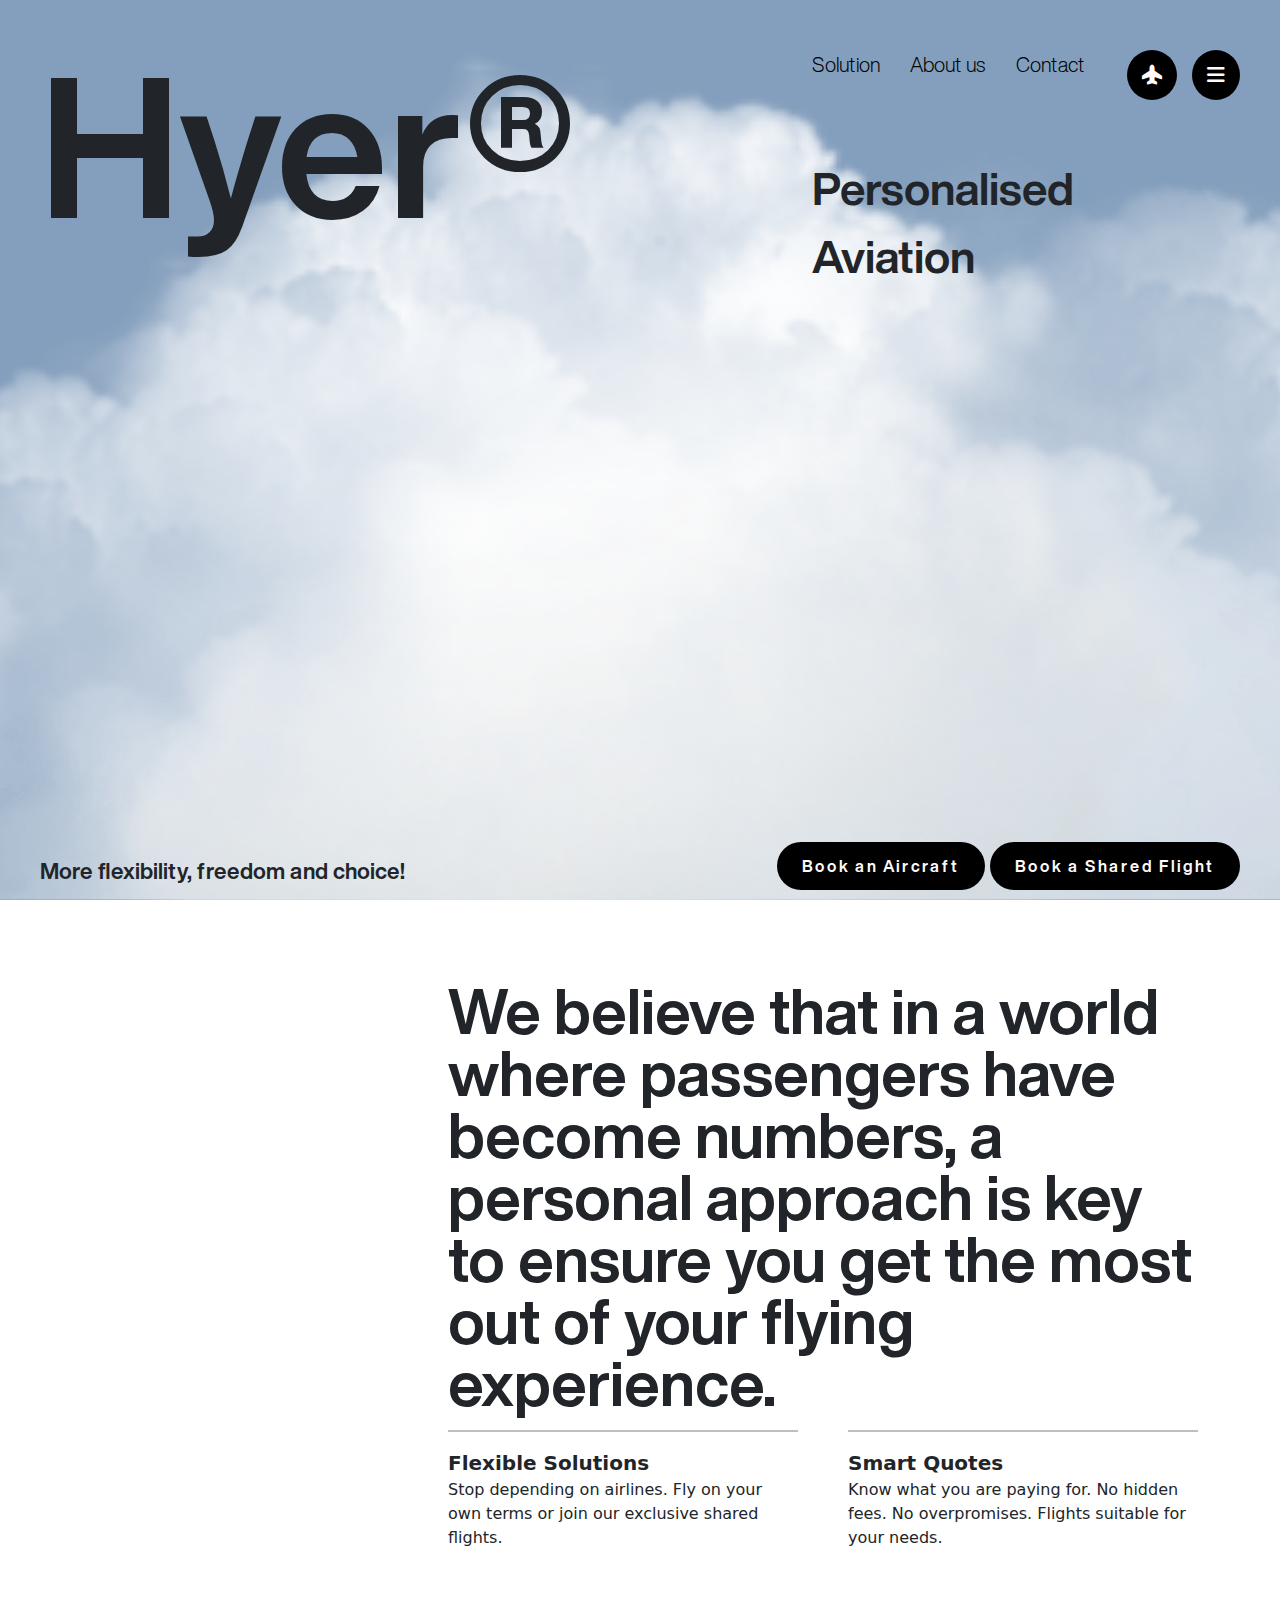
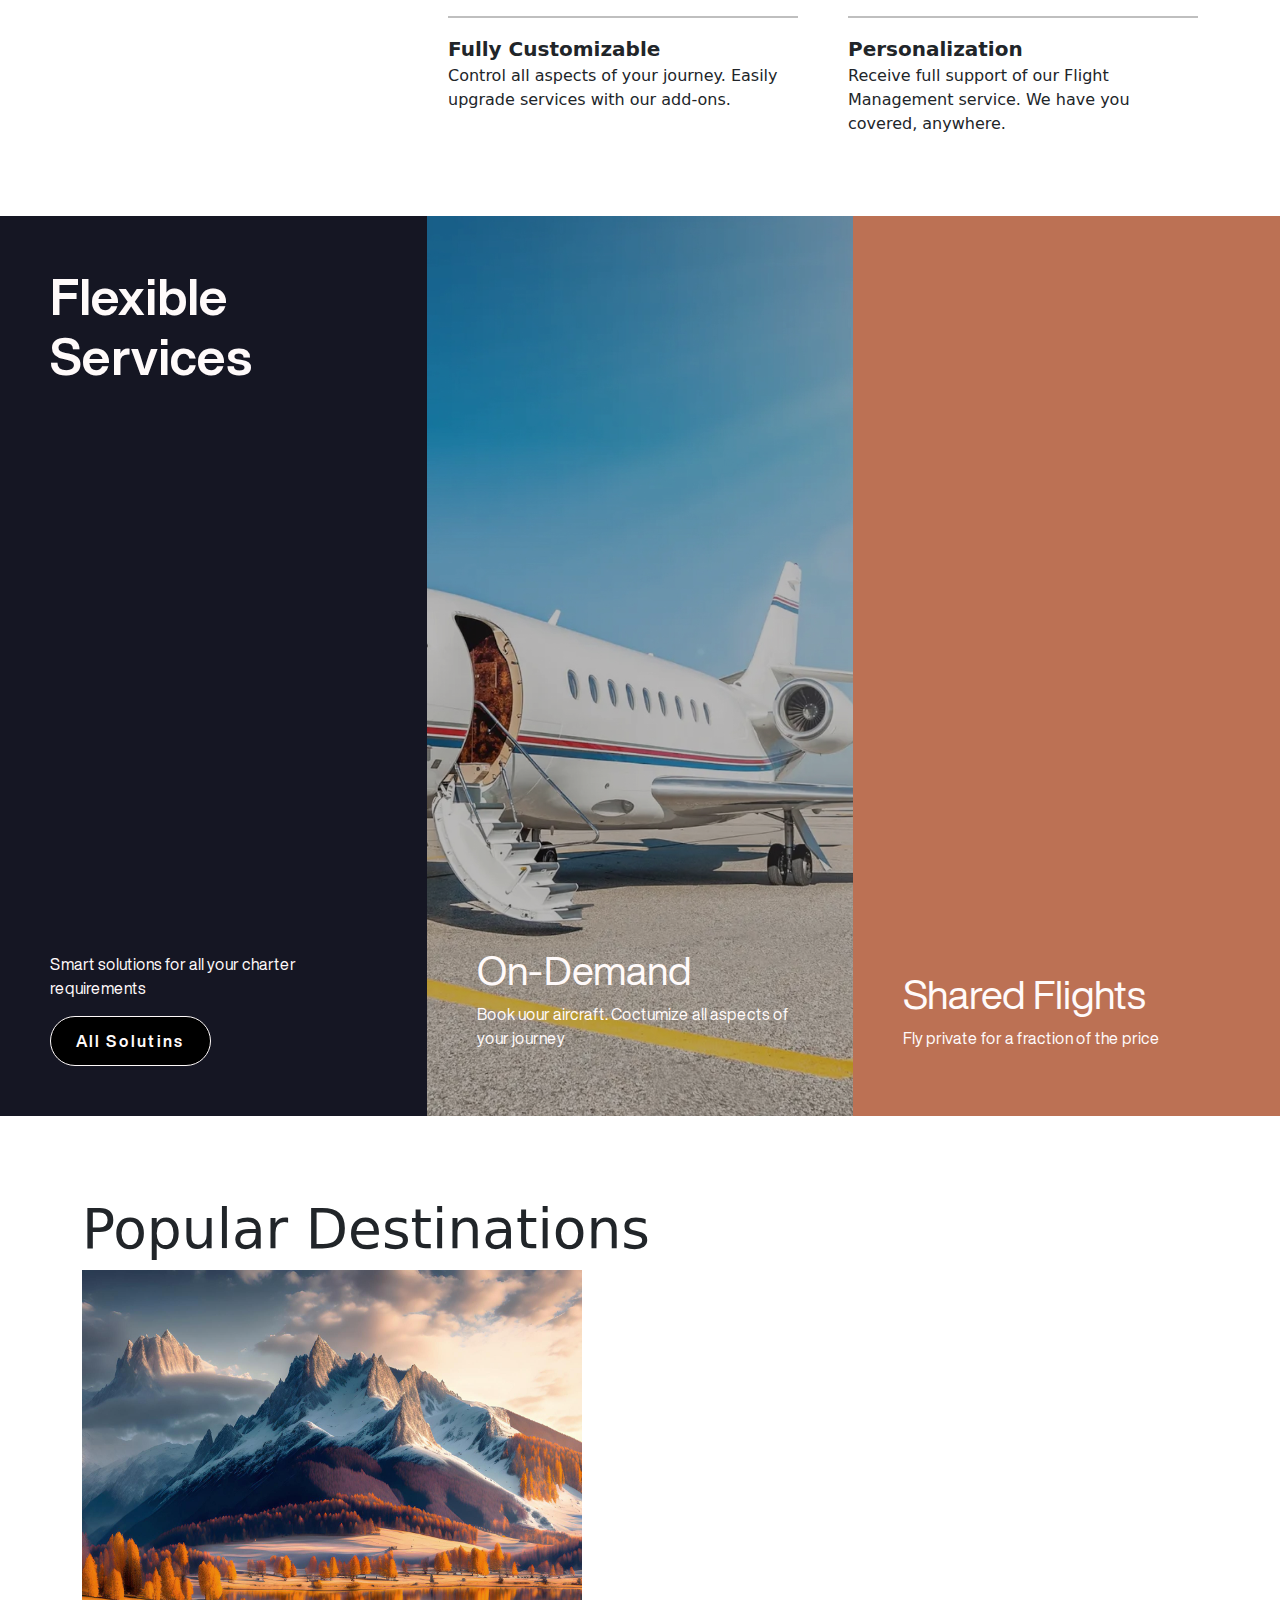
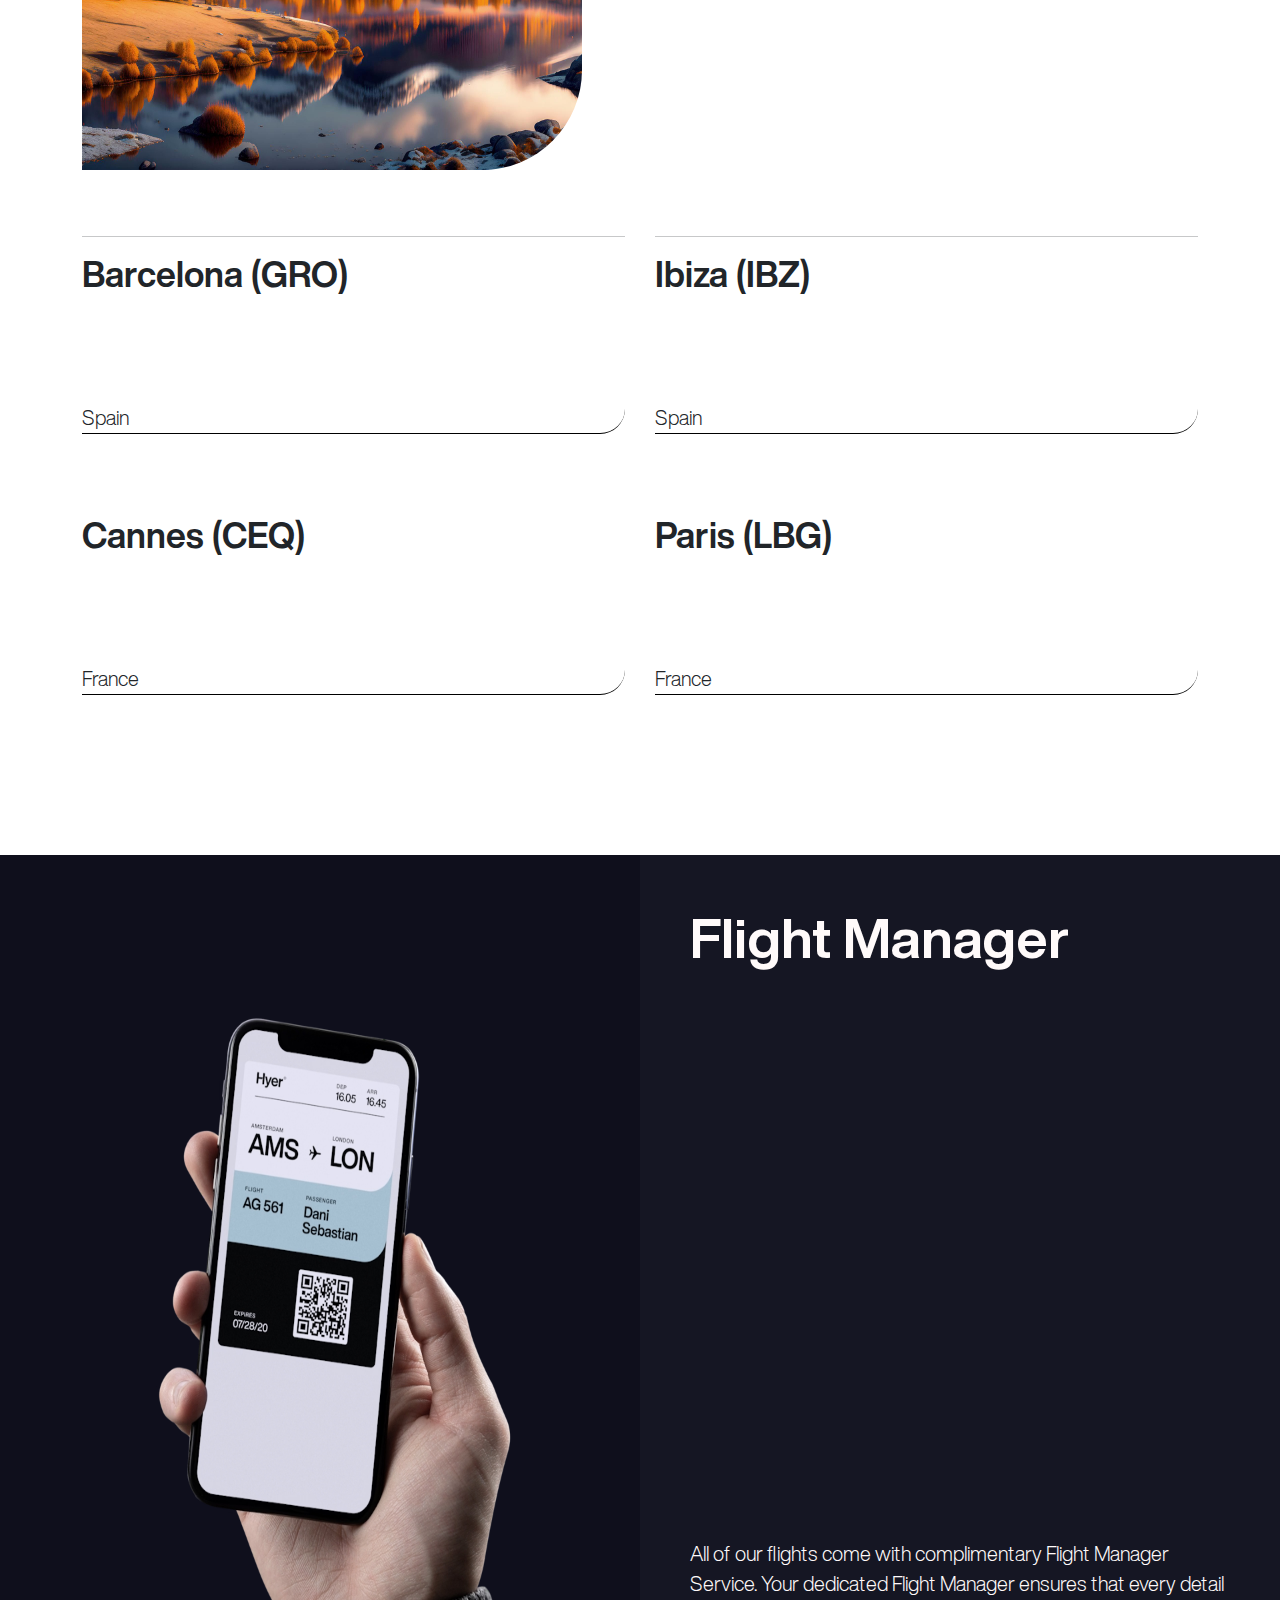
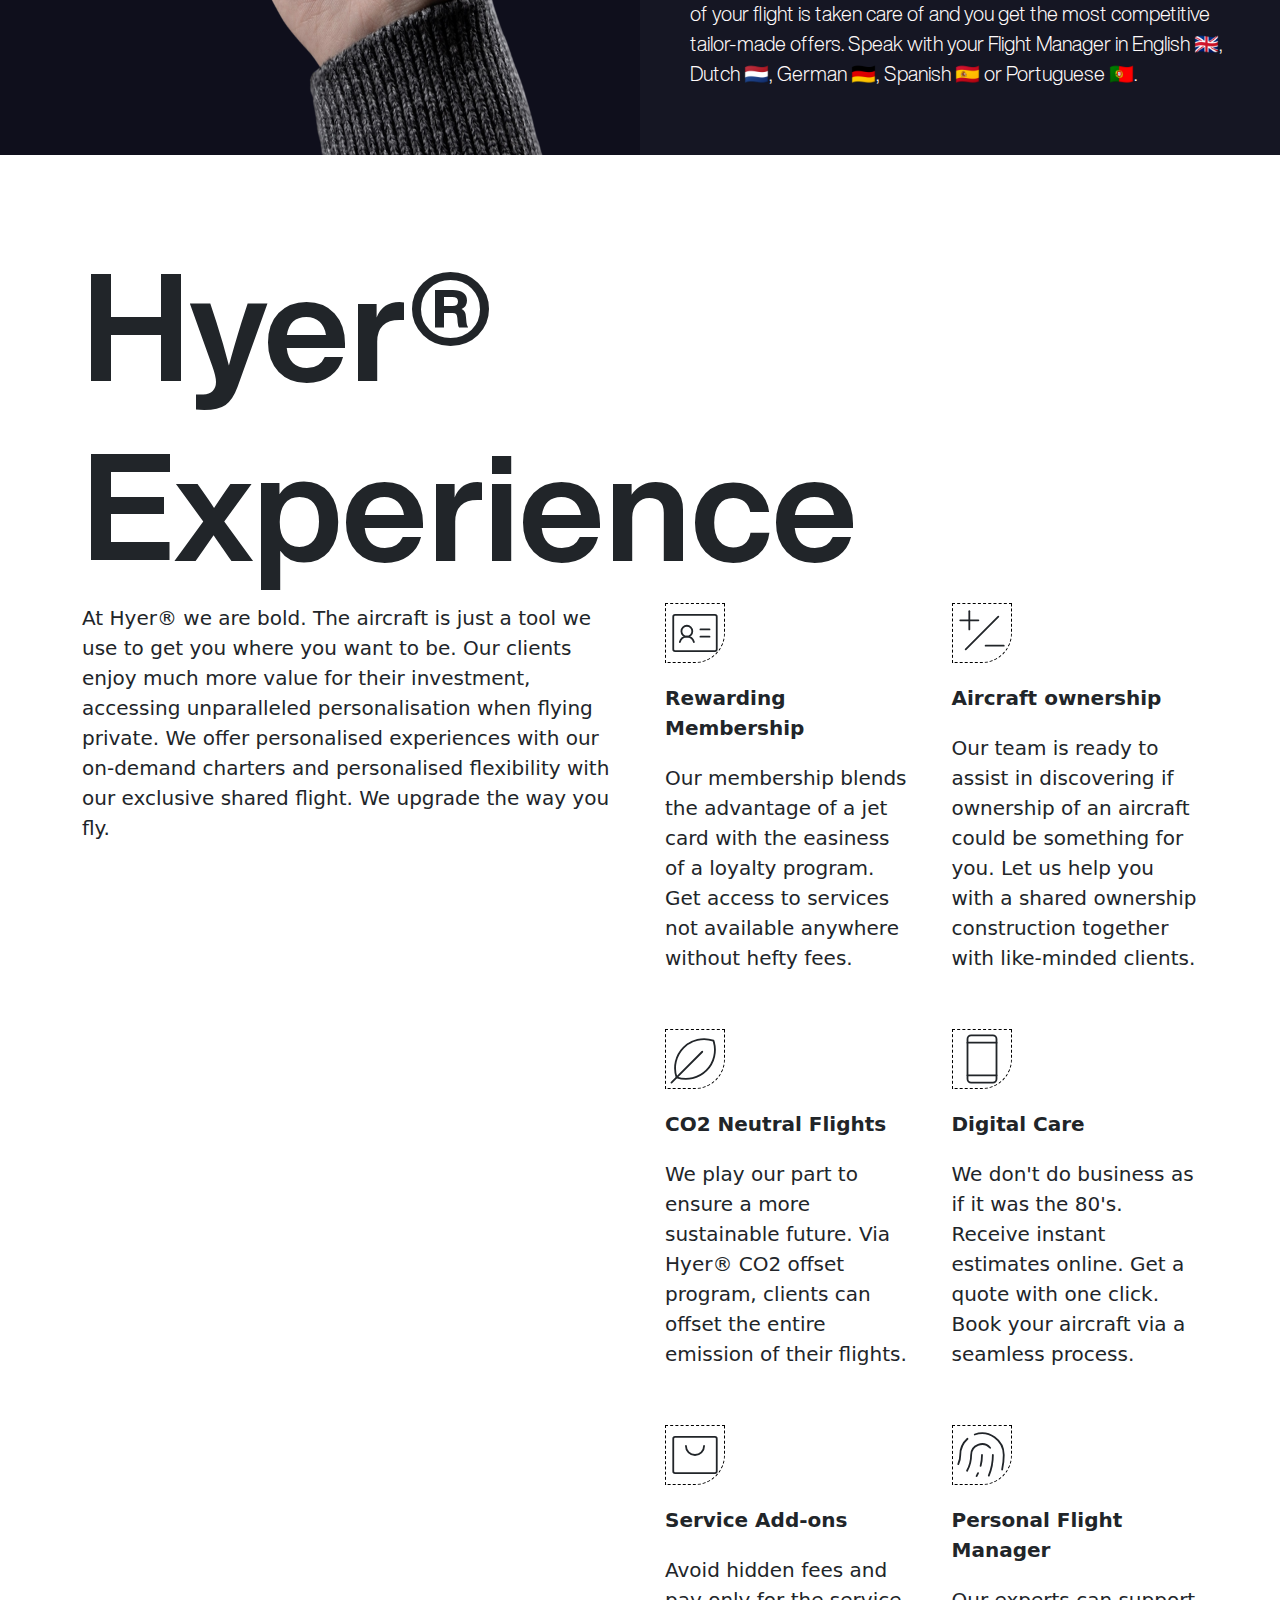
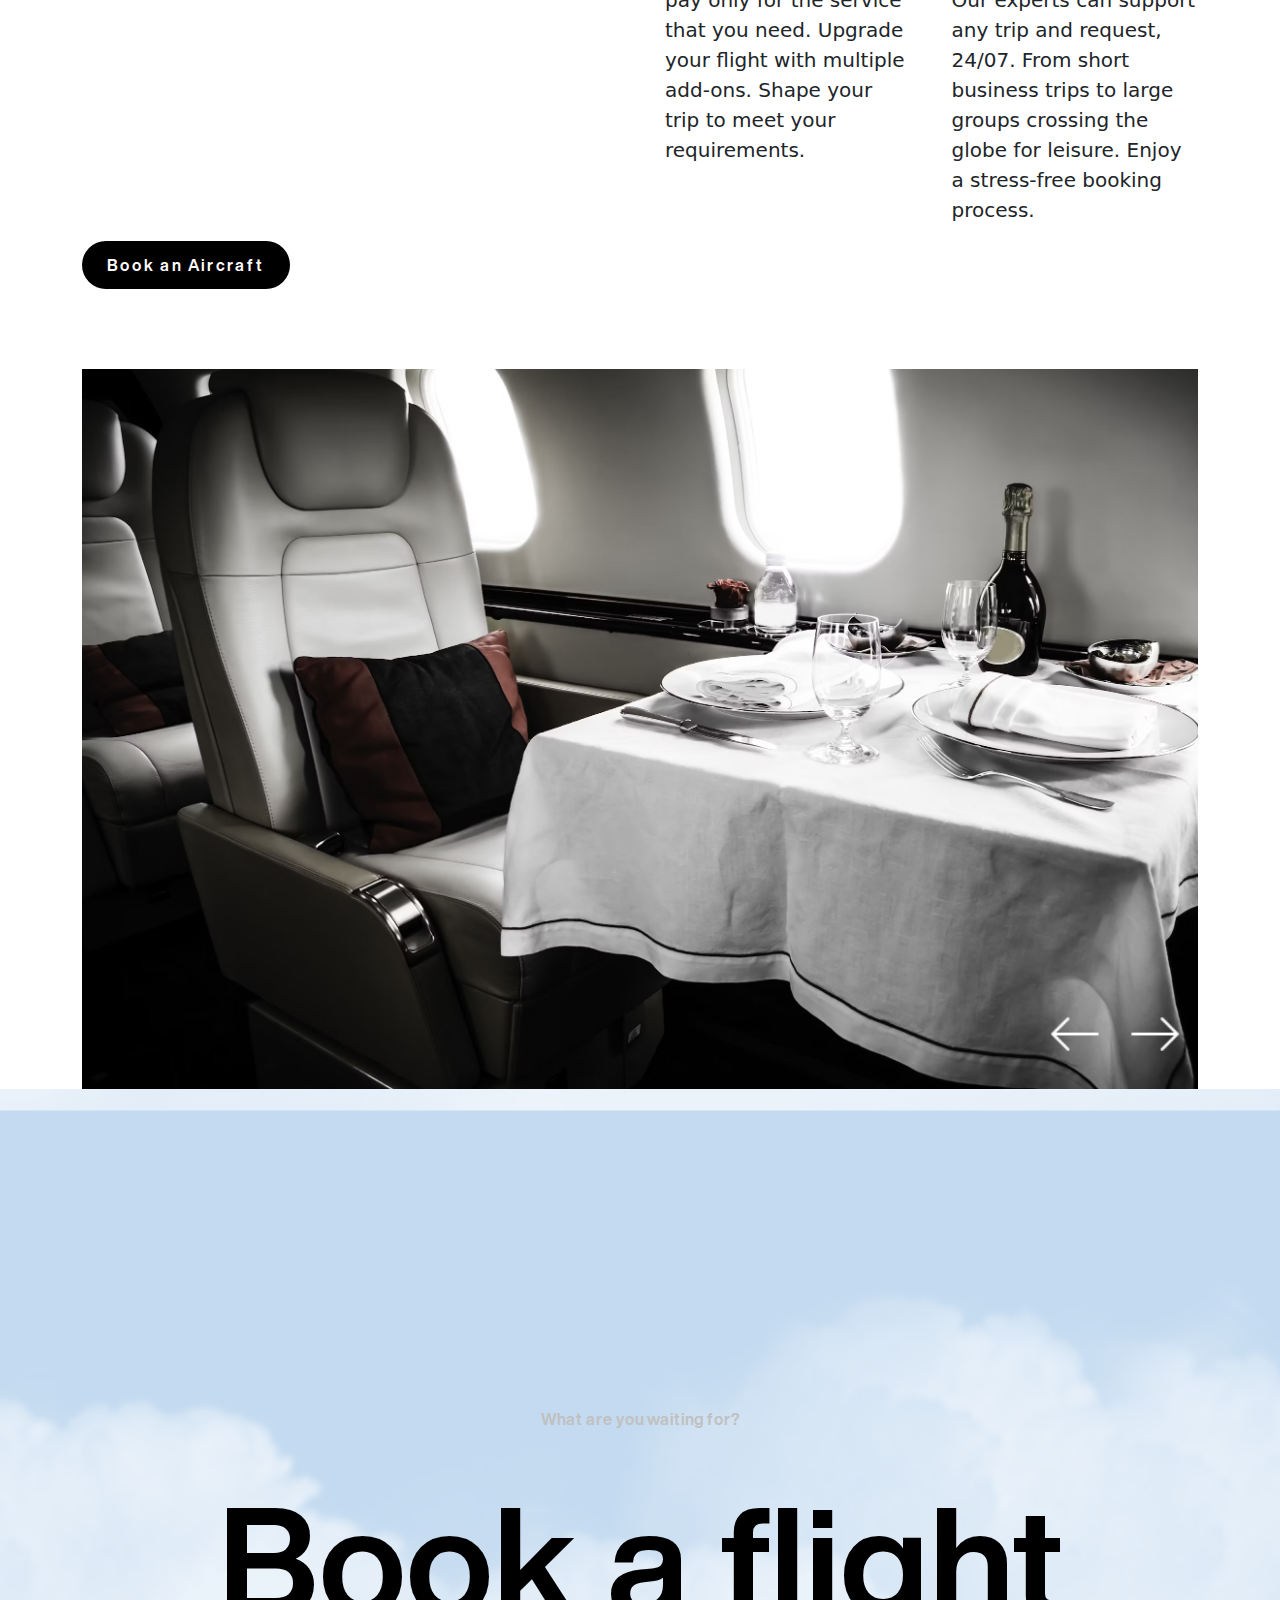
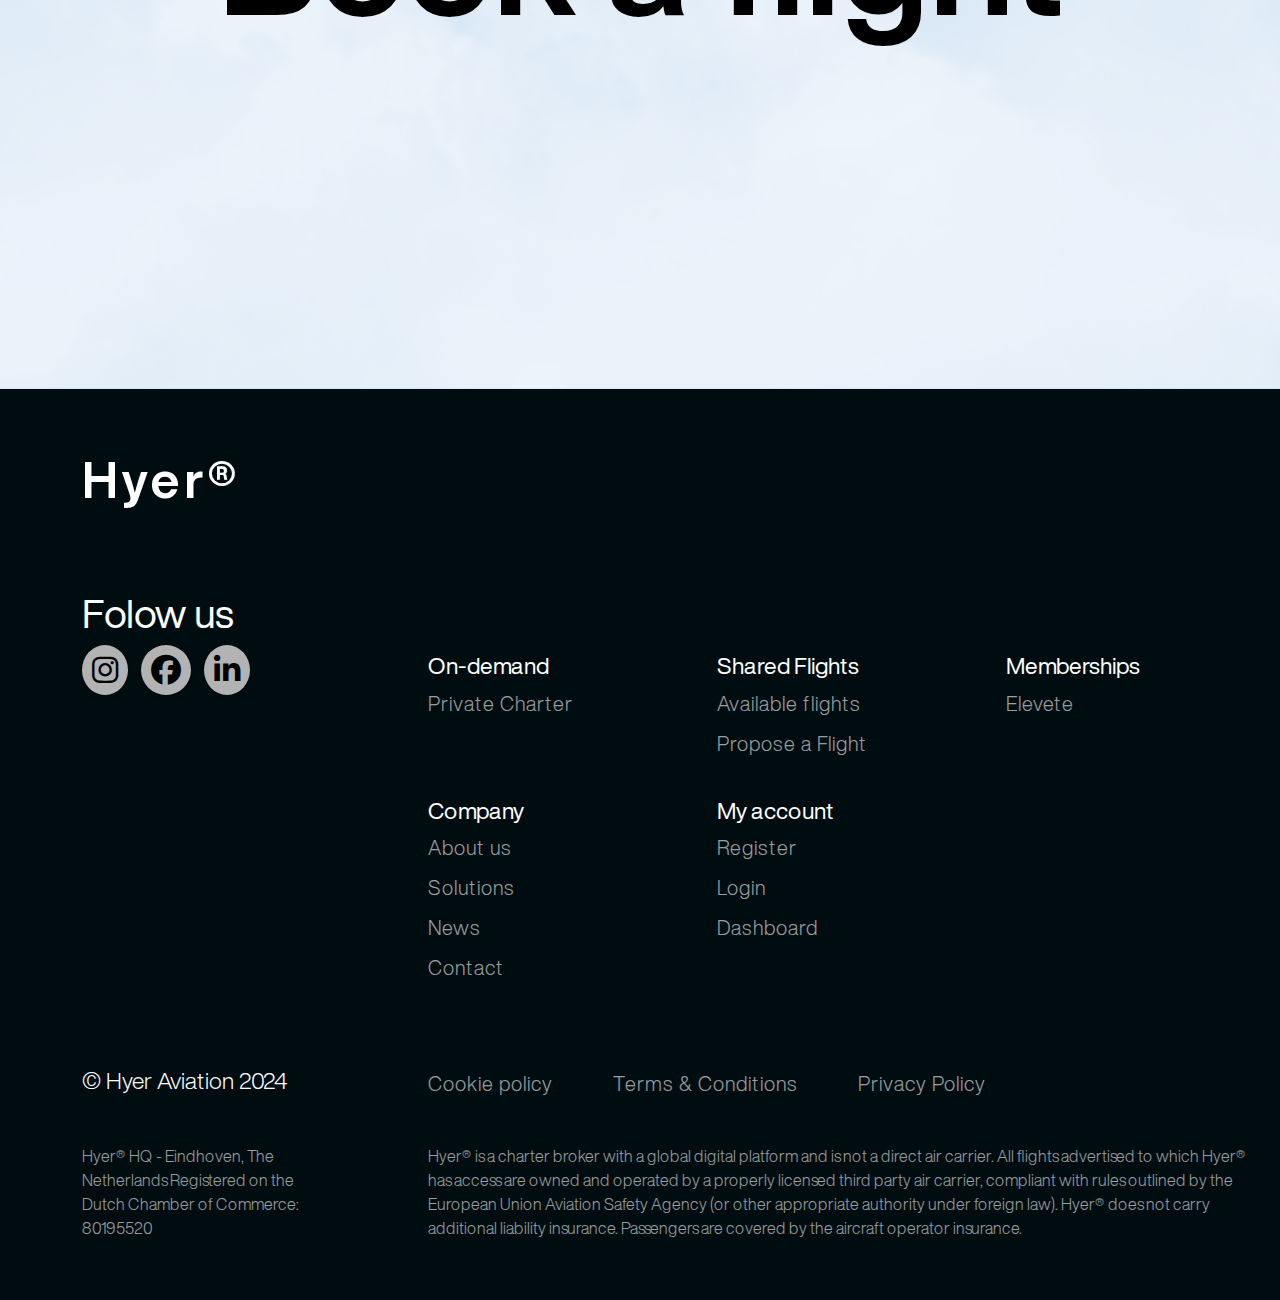
==== index.html @ 629f9701 "Update index.html" ====
<!DOCTYPE html>
<html lang="en">

<head>
	<meta charset="UTF-8">
	<meta name="viewport" content="width=device-width, initial-scale=1.0">
	<title>Document</title>
	<link rel="stylesheet" href="css/main.min.css">
	<link rel="stylesheet" href="../bootstrap-5.3.2-dist/css/bootstrap.min.css">
	<link rel="stylesheet" href="https://cdnjs.cloudflare.com/ajax/libs/animate.css/4.1.1/animate.min.css">
	<link rel="stylesheet" href="https://cdnjs.cloudflare.com/ajax/libs/font-awesome/6.5.2/css/all.min.css">
	<script src="../wow.min.js"></script>
	<script>
		new WOW().init();
	</script>
</head>

<body>


	<header class="header">
		<div class="header__cloud">
			<img class="header__cloud_img" src="img/cloud.png" alt="">
		</div>
		<nav class="nav">
			<div class="nav__logo">
				<p>
					Hyer®
				</p>
			</div>
			<div class="nav__menu">
				<ul class="nav__menu--list">
					<li><a class="nav__menu--link" href="#">Solution</a></li>
					<li><a class="nav__menu--link" href="#">About us</a></li>
					<li><a class="nav__menu--link" href="#">Contact</a></li>
				</ul>
				<div class="nav__menu--desc">
					<p>Personalised <br> Aviation </p>
				</div>
			</div>
			<div class="nav__burger">
				<div class="nav__burger--button1"><i class="fa-solid fa-plane-up"></i></div>
				<div class="nav__burger--button2"><i class="fa-solid fa-bars"></i></div>
			</div>
			<div class="nav__hidenmenu">
				<div class="nav__hidenmenu--buttons">
					<div class="nav__hidenmenu--button nav__hidenmenu--button_1">Login</div>
					<div class="nav__hidenmenu--button nav__hidenmenu--button_2">Register</div>
					<div class="nav__hidenmenu--button_close nav__burger--button2">&times;</div>
				</div>
				<div class="nav__hidenmenu--items px-5 py-5">
					<div class="nav__hidenmenu--item nav__hidenmenu--item_1">
						<p>
							<b class="nav__hidenmenu--title">On Demand</b> <br>
							<a href="#" class="nav__hidenmenu--link">Private charter</a>
						</p>
					</div>
					<div class="nav__hidenmenu--item nav__hidenmenu--item_2">
						<p>
							<b class="nav__hidenmenu--title">Shared flights</b> <br>
							<a href="#" class="nav__hidenmenu--link">Available flights</a> <br>
							<a href="#" class="nav__hidenmenu--link">Propose a flight</a> <br>
						</p>
					</div>

					<div class="nav__hidenmenu--item nav__hidenmenu--item_3">
						<p>
							<b class="nav__hidenmenu--title">Memberships</b> <br>
							<a href="#" class="nav__hidenmenu--link">Elevate</a><br>
							<a href="#" class="nav__hidenmenu--link">Hyer® Altitude Coming soon</a><br>
						</p>
					</div>
					<div class="nav__hidenmenu--item nav__hidenmenu--item_4">
						<p>
							<b class="nav__hidenmenu--title">Company</b> <br>
							<a href="#" class="nav__hidenmenu--link">About us</a><br>
							<a href="#" class="nav__hidenmenu--link">Solutin</a><br>
							<a href="#" class="nav__hidenmenu--link">News</a><br>
							<a href="#" class="nav__hidenmenu--link">Contact</a>
						</p>
					</div>
				</div>
			</div>
		</nav>
		<div class="sectionhero">
			<div class="sectionhero__img">
				<img class="sectionhero__img_img" src="img/airplane.png" alt="">
			</div>
			<div class="sectionhero__body">
				<div class="sectionhero__desc">
					More flexibility, freedom and choice!
				</div>
				<div class="sectionhero__buttons">
					<button type="submit">Book an Aircraft</button>
					<button type="submit">Book a Shared Flight</button>
				</div>
			</div>
		</div>

		</div>
	</header>
	<main>
		<!-- !!!!register Login !!!!! -->
		<div class="forget-password">
			<div class="forget__head">
				<a href="#" class="nav__hidenmenu--button_1"><i class="fa-solid fa-arrow-left"></i> Back to the Hyer®
					website</a>
				<h1 class="login__header">Hyer® Client Dashboard</h1>
			</div>
			<div class="forget__body">
				<h1 class="forget__title">
					Forget password
				</h1>
				<form action="" class="forget__form">

					<div class="forget__input--email">
						<label class="forget__input--label" for="email">Email*</label>
						<input class="forget-email" type="text" name="forgetEmail" id="" placeholder="Email">
						<i class="fa-solid fa-envelope"></i>
					</div>
				</form>
				<div class="checkEmail-error"></div>
				<div class="checkEmail">We send your email link click there you can change your password</div>
				<button type="button" class="forget__input--button">Send to email</button>
			</div>
		</div>
		<div class="login">
			<div class="login__head">
				<a href="#" class="nav__hidenmenu--button_1"><i class="fa-solid fa-arrow-left"></i> Back to the Hyer®
					website</a>
				<h1 class="login__header">Hyer® Client Dashboard</h1>
			</div>
			<div class="login__body">
				<h1 class="login__title">
					Login
				</h1>
				<form class="login__form">
					<div class="login__input--name">
						<label class="login__input--label " for="name">First name*</label>
						<input type="text" name="name" id="" placeholder="First name">
						<i class="fa-solid fa-user"></i>
					</div>
					<div class="register__input--passsword">
						<label class="register__input--label" for="password">Password*</label>
						<input type="text" name="password" id="" placeholder="Passwords">
						<i class="fa-solid fa-lock"></i>
					</div>
				</form>
				<button class="login__input--button">Sign in</button> <br>
			</div>
			<a href="#login" class="lost-password"><span>Lost password</span> Reset</a>
			<a href="#login" class="notready-register"><span>Don't have an account yet?</span> Register</a>
		</div>
		<!-- !!!!register!!!! -->
		<div class="register ">
			<div class="register__head">
				<a href="#" class="nav__hidenmenu--button_2"><i class="fa-solid fa-arrow-left"></i> Back to the Hyer®
					website</a>
				<h1 class="register__header">Hyer® Client Dashboard</h1>
			</div>
			<div class="register__body">
				<h1 class="register__title">
					Register
				</h1>
				<form class="register__form" id="register__form">
					<div class="register__input--name">
						<label class="register__input--label" for="name">First name*</label>
						<input id="form-name" type="text" name="name" id="" placeholder="First name">
						<i class="fa-solid fa-user"></i>
						<div class="register__input--nameError"></div>
					</div>
					<div class="register__input--Lastname">
						<label class="register__input--label" for="lastName">Last name*</label>
						<input type="text" name="lastName" id="last name" placeholder="Last name">
						<i class="fa-solid fa-user"></i>
					</div>
					<div class="register__input--email">
						<label class="register__input--label" for="email">Email*</label>
						<input type="text" name="email" id="" placeholder="Email">
						<i class="fa-solid fa-envelope"></i>
					</div>
					<div class="register__input--country">
						<label class="register__input--label" for="country">Country*</label>
						<input type="text" name="country" id="" placeholder="Country">
						<i class="fa-solid fa-flag"></i>
					</div>
					<div class="register__input--phone">
						<label class="register__input--label" for="number">Phone number*</label>
						<input type="text" name="number" id="" placeholder="Phone number">
						<i class="fa-solid fa-phone"></i>
						<div class="register__input--phoneError"></div>
					</div>
					<div class="register__input--passsword">
						<label class="register__input--label" for="password">Password*</label>
						<input type="text" name="password" id="" placeholder="Passwords">
						<i class="fa-solid fa-lock"></i>
					</div>
					<div class="register__input--passswordConfirm">
						<label class="register__input--label" for="ConfirmPassword">Confirm password*</label>
						<input type="text" name="ConfirmPassword" id="" placeholder="Confirm password">
						<i class="fa-solid fa-lock"></i>
					</div>
					<div class="register__input--passswordConfirm">
						<button type="button" class="register__input--button">Register</button> <br>
						<input class="register__input--checkbox" type="checkbox" name="checkbox" id="">
						<label for="checkbox">I have read and accepted the <a href="#" class="privacy-policy">Privacy
								Policy</a></label>
					</div>
				</form>
			</div>
			<a href="#login" class="allready-sign"><span>Already have an account?</span> Sign in</a>
		</div>

		<!-- !!!!!section-1!!!!! -->
		<div class="wrapper container">
			<div class="section-1">
				<div class="section-1Left"></div>
				<div class="section-1Right">
					<div class="section-1__header">
						<div>
							We believe that in a world where passengers have become numbers, a personal approach is key to
							ensure
							you
							get the most out of your flying experience.
						</div>
					</div>
					<div class="section-1__descs">
						<div class="section-1__desc section-1__desc_1">
							<hr style="border-width: 2px; border-color: black;">
							<b style="font-size: 20px;">Flexible Solutions</b> <br>
							Stop depending on airlines. Fly on your own terms or join our exclusive shared flights.
						</div>
						<div class="section-1__desc section-1__desc_2">
							<hr style="border-width: 2px; border-color: black;">
							<b style="font-size: 20px;">Smart Quotes</b> <br>
							Know what you are paying for. No hidden fees. No overpromises. Flights suitable for your needs.
						</div>
						<div class="section-1__desc section-1__desc_3">
							<hr style="border-width: 2px; border-color: black;">
							<b style="font-size: 20px;">Fully Customizable</b> <br>
							Control all aspects of your journey. Easily upgrade services with our add-ons.
						</div>
						<div class="section-1__desc section-1__desc_4">
							<hr style="border-width: 2px; border-color: black;">
							<b style="font-size: 20px;"> Personalization</b> <br>
							Receive full support of our Flight Management service. We have you covered, anywhere.
						</div>
					</div>
				</div>
			</div>
		</div>


		<div class="block">
			<div class="block__body"></div>
		</div>


		<!-- !!!!!section-2 !!!!! -->

		<div class="section-2">
			<div class="wrapper">
				<div class="section-2Left">
					<h2 class="section-2Left__title">
						Flexible Services
					</h2>
					<div class="section-2Left__decs">
						<p>
							Smart solutions for all your charter requirements
						</p>
						<button class="section-2Left__button">All Solutins</button>
					</div>
				</div>
				<div class="section-2Center">
					<h2 class="section-2Center__title">
						On-Demand
					</h2>
					<p class="section-2Center__desc">
						Book uour aircraft. Coctumize all aspects of your journey
					</p>
				</div>
				<div class="section-2Right">

					<h2 class="section-2Right__title">
						Shared Flights
					</h2>
					<p class="section-2Right__desc">
						Fly private for a fraction of the price
					</p>
				</div>
			</div>
		</div>
		<!-- !!!!!!section-3!!!!!!! -->
		<div class="section-3 container">
			<h3 class="section-3__header">
				Popular Destinations
			</h3>
			<div class="section-3__body">
				<div class="section-3__slider">
					<div class="section-3__slider--item">
						<img src="img/slide3.jpg" alt="">
					</div>
					<div class="section-3__slider--item">
						<img src="img/slide4.jpg" alt="">
					</div>
					<div class="section-3__slider--item">
						<img src="img/slide5.jpg" alt="">
					</div>

				</div>
				<div class="section-3__descs">
					<div class="section-3__desc section-3__desc_1">

						<h2>
							<hr>Barcelona (GRO)
						</h2>
						<span>Spain</span>
					</div>
					<div class="section-3__desc section-3__desc_2">
						<h2>
							<hr>Ibiza (IBZ)
						</h2>
						<span>Spain</span>
					</div>
					<div class="section-3__desc section-3__desc_3">
						<h2>Cannes (CEQ)</h2>
						<span>France</span>
					</div>
					<div class="section-3__desc section-3__desc_4">
						<h2>Paris (LBG)</h2>
						<span>France</span>
					</div>
				</div>
			</div>
		</div>
		<!-- !!!!.section-4!!!!!! -->

		<div class="section-4">
			<div class="section-4Left">
				<div class="section-4Left__img">
					<img src="img/1611581927-hyer-personal-flight-manager.png" alt="">
				</div>
			</div>
			<div class="section-4Right">
				<h1 class="section-4Right__title">
					Flight Manager
				</h1>
				<p class="section-4Right__desc">
					All of our flights come with complimentary Flight Manager Service. Your dedicated Flight Manager ensures
					that
					every detail of your flight is taken care of and you get the most competitive tailor-made offers.
					Speak with your Flight Manager in English 🇬🇧, Dutch 🇳🇱, German 🇩🇪, Spanish 🇪🇸 or Portuguese 🇵🇹.
				</p>
			</div>
		</div>
		<!-- !!!section-5!!!! -->
		<div class="section-5 container">
			<h1 class="section-5__header">
				Hyer® <br> Experience
			</h1>
			<div class="section-5__body">
				<div class="section-5__left">

					At Hyer® we are bold. The aircraft is just a tool we use to get you where you want to be. Our clients
					enjoy
					much
					more value for their investment, accessing unparalleled personalisation when flying private.

					We offer personalised experiences with our on-demand charters and personalised flexibility with our
					exclusive
					shared flight. We upgrade the way you fly.
				</div>
				<div class="section-5__right">
					<div class="section-5__right--item">
						<svg xmlns="http://www.w3.org/2000/svg" width="1em" height="1em" fill="currentColor"
							viewBox="0 0 256 256" class="IconItem_icon__cHlgr">
							<rect width="256" height="256" fill="none"></rect>
							<line x1="152" y1="112" x2="192" y2="112" fill="none" stroke="currentColor" stroke-linecap="round"
								stroke-linejoin="round" stroke-width="8"></line>
							<line x1="152" y1="144" x2="192" y2="144" fill="none" stroke="currentColor" stroke-linecap="round"
								stroke-linejoin="round" stroke-width="8"></line>
							<circle cx="92.10043" cy="120" r="24" fill="none" stroke="currentColor" stroke-linecap="round"
								stroke-linejoin="round" stroke-width="8"></circle>
							<path d="M61.10869,167.99952a32.01032,32.01032,0,0,1,61.98292-.00215" fill="none"
								stroke="currentColor" stroke-linecap="round" stroke-linejoin="round" stroke-width="8"></path>
							<rect x="32" y="48.00005" width="192" height="160" rx="8" stroke-width="8" stroke="currentColor"
								stroke-linecap="round" stroke-linejoin="round" fill="none"></rect>
						</svg>
						<p class="section-5__right--title">Rewarding Membership</p>
						<p class="section-5__right--desc">
							Our membership blends the advantage of a jet card with the easiness of a loyalty program. Get
							access
							to
							services not available anywhere without hefty fees.
						</p>
					</div>
					<div class="section-5__right--item">
						<svg xmlns="http://www.w3.org/2000/svg" width="1em" height="1em" fill="currentColor"
							viewBox="0 0 256 256" class="IconItem_icon__cHlgr">
							<rect width="256" height="256" fill="none"></rect>
							<line x1="200" y1="56" x2="56" y2="200" fill="none" stroke="currentColor" stroke-linecap="round"
								stroke-linejoin="round" stroke-width="8"></line>
							<line x1="32" y1="72" x2="112" y2="72" fill="none" stroke="currentColor" stroke-linecap="round"
								stroke-linejoin="round" stroke-width="8"></line>
							<line x1="72" y1="32" x2="72" y2="112" fill="none" stroke="currentColor" stroke-linecap="round"
								stroke-linejoin="round" stroke-width="8"></line>
							<line x1="144" y1="184" x2="224" y2="184" fill="none" stroke="currentColor" stroke-linecap="round"
								stroke-linejoin="round" stroke-width="8"></line>
						</svg>
						<p class="section-5__right--title">Aircraft ownership</p>
						<p class="section-5__right--desc">
							Our team is ready to assist in discovering if ownership of an aircraft could be something for you.
							Let
							us
							help you with a shared ownership construction together with like-minded clients.
						</p>
					</div>
					<div class="section-5__right--item">
						<svg xmlns="http://www.w3.org/2000/svg" width="1em" height="1em" fill="currentColor"
							viewBox="0 0 256 256" class="IconItem_icon__cHlgr">
							<rect width="256" height="256" fill="none"></rect>
							<line x1="160" y1="96" x2="24" y2="232" fill="none" stroke="currentColor" stroke-linecap="round"
								stroke-linejoin="round" stroke-width="8"></line>
							<path
								d="M46.783,209.217A128.08756,128.08756,0,0,1,209.217,46.783,128.08756,128.08756,0,0,1,46.783,209.217Z"
								fill="none" stroke="currentColor" stroke-linecap="round" stroke-linejoin="round"
								stroke-width="8">
							</path>
						</svg>
						<p class="section-5__right--title">CO2 Neutral Flights</p>
						<p class="section-5__right--desc">
							We play our part to ensure a more sustainable future. Via Hyer® CO2 offset program, clients can
							offset
							the
							entire emission of their flights.
						</p>
					</div>
					<div class="section-5__right--item">
						<svg xmlns="http://www.w3.org/2000/svg" width="1em" height="1em" fill="currentColor"
							viewBox="0 0 256 256" class="IconItem_icon__cHlgr">
							<rect width="256" height="256" fill="none"></rect>
							<rect x="64" y="24" width="128" height="208" rx="16" stroke-width="8" stroke="currentColor"
								stroke-linecap="round" stroke-linejoin="round" fill="none"></rect>
							<line x1="64" y1="56" x2="192" y2="56" fill="none" stroke="currentColor" stroke-linecap="round"
								stroke-linejoin="round" stroke-width="8"></line>
							<line x1="64" y1="200" x2="192" y2="200" fill="none" stroke="currentColor" stroke-linecap="round"
								stroke-linejoin="round" stroke-width="8"></line>
						</svg>
						<p class="section-5__right--title">Digital Care</p>
						<p class="section-5__right--desc">
							We don't do business as if it was the 80's. Receive instant estimates online. Get a quote with one
							click.
							Book your aircraft via a seamless process.
						</p>
					</div>
					<div class="section-5__right--item">
						<svg xmlns="http://www.w3.org/2000/svg" width="1em" height="1em" fill="currentColor"
							viewBox="0 0 256 256" class="IconItem_icon__cHlgr">
							<rect width="256" height="256" fill="none"></rect>
							<rect x="32" y="48" width="192" height="160" rx="8" stroke-width="8" stroke="currentColor"
								stroke-linecap="round" stroke-linejoin="round" fill="none"></rect>
							<path d="M168,88a40,40,0,0,1-80,0" fill="none" stroke="currentColor" stroke-linecap="round"
								stroke-linejoin="round" stroke-width="8"></path>
						</svg>
						<p class="section-5__right--title">Service Add-ons</p>
						<p class="section-5__right--desc">
							Avoid hidden fees and pay only for the service that you need. Upgrade your flight with multiple
							add-ons.
							Shape your trip to meet your requirements.
						</p>
					</div>
					<div class="section-5__right--item">
						<svg xmlns="http://www.w3.org/2000/svg" width="1em" height="1em" fill="currentColor"
							viewBox="0 0 256 256" class="IconItem_icon__cHlgr">
							<rect width="256" height="256" fill="none"></rect>
							<path d="M176,128.009a239.296,239.296,0,0,1-17.934,91.1974" fill="none" stroke="currentColor"
								stroke-linecap="round" stroke-linejoin="round" stroke-width="8"></path>
							<path
								d="M163.775,96.006A48.00042,48.00042,0,0,0,80,128.009a143.35045,143.35045,0,0,1-17.98008,69.73221"
								fill="none" stroke="currentColor" stroke-linecap="round" stroke-linejoin="round"
								stroke-width="8">
							</path>
							<path
								d="M95.99938,37.47183A96.06708,96.06708,0,0,1,224,128.009a288.94528,288.94528,0,0,1-7.13641,63.99948"
								fill="none" stroke="currentColor" stroke-linecap="round" stroke-linejoin="round"
								stroke-width="8">
							</path>
							<path
								d="M23.29531,168.00907A95.64559,95.64559,0,0,0,32,128.009,95.76081,95.76081,0,0,1,63.99975,56.45385"
								fill="none" stroke="currentColor" stroke-linecap="round" stroke-linejoin="round"
								stroke-width="8">
							</path>
							<path d="M110.57869,208.009q-3.04225,6.62844-6.56532,12.97841" fill="none" stroke="currentColor"
								stroke-linecap="round" stroke-linejoin="round" stroke-width="8"></path>
							<path d="M127.98828,128.00842a192.34737,192.34737,0,0,1-6.0489,48.00023" fill="none"
								stroke="currentColor" stroke-linecap="round" stroke-linejoin="round" stroke-width="8"></path>
						</svg>
						<p class="section-5__right--title">Personal Flight Manager</p>
						<p class="section-5__right--desc">
							Our experts can support any trip and request, 24/07. From short business trips to large groups
							crossing the
							globe for leisure. Enjoy a stress-free booking process.
						</p>
					</div>
				</div>
			</div>
			<button class="section-5__button">Book an Aircraft</button>
		</div>
		<!-- !!!!section-6!!!! -->
		<div class="section-6 ">
			<div class="section-6slider container">
				<div class="section-6slider__item">
					<img src="img/1629201451-luxury-business-jet-cabin.jpg" alt="">
				</div>
				<div class="section-6slider__item">
					<img src="img/1620758681-cabin.jpg" alt="">
				</div>
				<div class="section-6slider__item">
					<img src="img/1620758503-inside-heavy-jet.jpg" alt="">
				</div>
				<div class="section-6slider__item">
					<img src="img/1611911585-flyhyer.png" alt="">
				</div>
			</div>
			<div class="section-6desc">
				<p class="section-6desc__title">
					What are you waiting for?
				</p>
				<a class="section-6desc__link" href="#">Book a flight</a>
			</div>
		</div>
		<!-- !!!!!fooooter!!!!!! -->
		<footer class="">
			<div class="wrapper container">
				<h1 class="footer__header">
					Hyer®
				</h1>
				<div class="footer__links">
					<div class="footer__links--folow">
						<h1>Folow us</h1>
						<a href="#" class="footer__follow--link"><i class="fa-brands fa-instagram"></i></a>
						<a href="#" class="footer__follow--link"><i class="fa-brands fa-facebook"></i></a>
						<a href="#" class="footer__follow--link"><i class="fa-brands fa-linkedin-in"></i></a>
					</div>
					<ul class="footer__navList list-unstyled">
						<li class="footer__list">
							<span class="footer__list--title">On-demand</span>
							<a href="#" class="footer__list--link">Private Charter</a>
						</li>
						<li class="footer__list">
							<span class="footer__list--title">Shared Flights</span>
							<a href="#" class="footer__list--link">Available flights</a>
							<a href="#" class="footer__list--link">Propose a Flight</a>
						</li>
						<li class="footer__list">
							<span class="footer__list--title">Memberships</span>
							<a href="#" class="footer__list--link">Elevete</a>
						</li>
						<li class="footer__list">
							<span class="footer__list--title">Company</span>
							<a href="#" class="footer__list--link">About us</a>
							<a href="#" class="footer__list--link">Solutions</a>
							<a href="#" class="footer__list--link">News</a>
							<a href="#" class="footer__list--link">Contact</a>
						</li>
						<li class="footer__list">
							<span class="footer__list--title">My account</span>
							<a href="#" class="footer__list--link">Register</a>
							<a href="#" class="footer__list--link">Login</a>
							<a href="#" class="footer__list--link">Dashboard</a>
						</li>
					</ul>
				</div>
				<div class="footer__bottom">
					<div class="footer__bottomTitle">© Hyer Aviation 2024</div>
					<div class="footer__bottomNav">
						<a href="#">Cookie policy</a>
						<a href="#">Terms & Conditions</a>
						<a href="#">Privacy Policy</a>
					</div>
					<div class="footer__bottomDesc">
						<span>Hyer® HQ - Eindhoven, The Netherlands</span>
						Registered on the Dutch Chamber of Commerce: 80195520
					</div>
					<div class="footer__bottomDesc">
						Hyer® is a charter broker with a global digital platform and is not a direct air carrier. All flights
						advertised to which Hyer® has access are owned and operated by a properly licensed third party air
						carrier,
						compliant with rules outlined by the European Union Aviation Safety Agency (or other appropriate
						authority
						under foreign law). Hyer® does not carry additional liability insurance. Passengers are covered by the
						aircraft operator insurance.
					</div>
				</div>
			</div>
		</footer>
	</main>
	<script src="https://ajax.googleapis.com/ajax/libs/jquery/3.7.1/jquery.min.js"></script>
	<script src="js/slick.min.js"></script>
	<script src="js/main.js"></script>
</body>

</html>
---- css/main.min.css ----
*,*::before,*::after{padding:0;margin:0;box-sizing:border-box;outline:none}html,body,main{background:#fff}.section-5__button,.section-2Left__button,.login .login__input--button,.forget-password .forget__input--button,.register .register__form .register__input--button,.sectionhero__buttons button,.nav__hidenmenu--button_close,.nav__hidenmenu--button_2,.nav__hidenmenu--button_1{padding:12px 25px;border-radius:50px;border:none;color:snow;background-color:#000;font-family:helveticaBold;letter-spacing:2px;cursor:pointer}.section-5__button:hover,.section-2Left__button:hover,.login .login__input--button:hover,.forget-password .forget__input--button:hover,.register .register__form .register__input--button:hover,.sectionhero__buttons button:hover,.nav__hidenmenu--button_close:hover,.nav__hidenmenu--button_2:hover,.nav__hidenmenu--button_1:hover{opacity:.8}@media(max-width: 500px){.section-5__button,.section-2Left__button,.login .login__input--button,.forget-password .forget__input--button,.register .register__form .register__input--button,.sectionhero__buttons button,.nav__hidenmenu--button_close,.nav__hidenmenu--button_2,.nav__hidenmenu--button_1{padding:10px 15px}}.section-6desc__link,.nav__hidenmenu--link{text-decoration:none;position:relative}.section-6desc__link:hover::after,.nav__hidenmenu--link:hover::after{width:100%}.section-6desc__link::after,.nav__hidenmenu--link::after{width:0;content:"";position:absolute;bottom:0;left:0;height:1px;background-color:#000;transition:.3s}@keyframes heroAirplane{0%{transform:translateX(10px) scale(1.3) rotate(-2deg)}25%{transform:translateY(10px) translateX(30px) scale(1.4) rotate(-4deg)}50%{transform:translateY(0px) translateX(50px) scale(1.45) rotate(-8deg)}75%{transform:translateY(-10px) translateX(30px) scale(1.4) rotate(-10deg)}100%{transform:translateX(10px) scale(1.3) rotate(-5deg)}}@keyframes heroClouds{0%{transform:translateX(50px)}20%{transform:translateX(70px) translateY(20px)}30%{transform:translateX(90px) translateY(30px)}40%{transform:translateX(110px) translateY(50px)}50%{transform:translateX(90px) translateY(50px)}70%{transform:translateX(110px) translateY(40px)}80%{transform:translateX(90px) translateY(30px)}90%{transform:translateX(70px) translateY(20px)}100%{transform:translateX(50px) translateY(20px)}}:root{--index:calc(1vw + 1vh) }@font-face{font-family:helveticaBold;src:url(../fonts/HelveticaNowDisplay-Bold.woff2)}@font-face{font-family:helveticaLight;src:url(../fonts/HelveticaNowDisplay-Light.woff2)}@font-face{font-family:helveticaReg;src:url(../fonts/HelveticaNowDisplay-Regular.woff2)}.body-overflowlock{overflow:hidden}header.header{display:flex;flex-direction:column;justify-content:space-between;height:100vh;overflow:hidden;padding-inline:40px;background-blend-mode:lighten;position:relative;background:#849fbd url(../img/home-cta-clouds.png) -560px/cover no-repeat}@media(max-width: 768px){header.header{padding-inline:0}}.header>.header__cloud img{position:absolute;top:0;left:0;background-size:100px;background-position:center;z-index:5;width:100%;animation:heroClouds infinite 30s linear}nav.nav{display:flex;justify-content:space-between;flex-wrap:nowrap}.nav__logo{width:63%;font-size:calc(var(--index)*9);font-family:helveticaBold;line-height:290px;z-index:10}@media(max-width: 1024px){.nav__logo{font-size:80px;line-height:200px}}.nav__menu{width:25%;display:flex;flex-direction:column}.nav__burger,.nav__menu{display:flex;justify-content:space-between;padding-top:50px;z-index:10}.nav__menu--list{list-style:none;display:flex;gap:30px;font-size:20px;padding:0}@media(max-width: 1024px){.nav__menu--list{display:none}}.nav__menu--link{text-decoration:none;font-family:helveticaLight;color:#000;position:relative}.nav__menu--link:hover::after{width:100%}.nav__menu--link::after{width:0;content:"";position:absolute;left:0;bottom:0;height:1px;background-color:#000;transition:.3s}.nav__burger{display:flex;font-size:20px;gap:15px}@media(max-width: 768px){.nav__burger{flex-direction:column;gap:8px;justify-content:start}}.fa-solid{background-color:#000;color:snow;padding:15px;border-radius:50%;transition:.4s}.fa-solid:hover{opacity:.7}.fa-plane-up{background-color:#000;color:snow;padding:15px;border-radius:50%;transition:.4s}.fa-plane-up:hover{opacity:.7}.nav__menu--desc{font-size:45px;font-family:helveticaBold}@media(max-width: 768px){.nav__menu--desc{display:none}}.nav__hidenmenu{position:absolute;top:0;right:-150%;height:100vh;padding-inline:40px;padding-block:40px;z-index:1000;width:100%;background:#fff;transition:.6s;overflow-y:scroll}@media(max-width: 768px){.nav__hidenmenu{padding-inline:0px}}.show-menu{position:absolute;right:0;transition:1s}.nav__hidenmenu--buttons{display:flex;gap:10px;justify-content:end}.nav__hidenmenu--button_1{line-height:35px}.nav__hidenmenu--button_2{line-height:35px}.nav__hidenmenu--button_close{margin-left:50px;font-size:20px}@media(max-width: 400px){.nav__hidenmenu--button_close{margin-left:20px}}.nav__hidenmenu--items{display:grid;grid-template-columns:repeat(2, 1fr)}@media(max-width: 1024px){.nav__hidenmenu--items{grid-template-columns:1fr}}.nav__hidenmenu--item{display:flex;flex-direction:column;line-height:45px}.nav__hidenmenu--title{font-size:2rem}.nav__hidenmenu--link{font-size:1.2rem;color:#000;font-family:helveticaLight}.sectionhero{height:100%;display:flex}.sectionhero__img{text-align:center;overflow:hidden}.sectionhero__img img{position:absolute;top:200px;left:300px;width:700px;animation:heroAirplane 10s infinite linear;z-index:10}@media(max-width: 768px){.sectionhero__img img{width:300px}}@media(max-width: 425px){.sectionhero__img img{width:200px;left:100px;top:280px}}.sectionhero__body{width:100%;display:flex;justify-content:space-between;align-self:end}@media(max-width: 768px){.sectionhero__body{flex-direction:column;justify-content:end}}.sectionhero__desc{font-size:22px;font-family:helveticaBold;align-self:center;z-index:10}@media(max-width: 768px){.sectionhero__desc{font-size:40px}}@media(max-width: 425px){.sectionhero__desc{font-size:32px}}.sectionhero__buttons{z-index:10}.sectionhero__buttons button:nth-child(1){margin-bottom:10px}.register-show{display:block;transition:.4s}.login-show{display:block;transition:.4s}.register{height:100vh;width:100vw;background:#f0f0f0;position:absolute;left:0;top:0;z-index:1000;display:none;transition:.4s}.register .register__head{background:#000d10;color:#fff;border-radius:0 0 50px 0;padding-inline:calc(var(--index)*2);height:27vh;display:flex;flex-direction:column;justify-content:space-around;align-items:start}.register .register__head a{cursor:pointer;text-decoration:none;color:#fff;font-family:helveticaLight;font-size:20px;background:#000d10}.register .register__head a i{background:#000d10}.register .register__head a i:hover{opacity:1}.register .register__body{padding-inline:calc(var(--index)*2);padding-block:20px 40px}.register .register__form{display:grid;grid-template-columns:repeat(2, 500px)}.register .register__form .register__input--label{display:block;opacity:.6}.register .register__form input{border-top:none;border-left:none;border-right:none;border-bottom:1px solid #d3d3d3;width:400px;padding-block:20px;font-size:20px;background:#f0f0f0}.register .register__form input::placeholder{font-size:22px;opacity:.3}.register .register__form .register__input--checkbox{width:50px;background-color:#f0f0f0}.register .register__form .register__input--button{margin-block:20px}.register .register__title{font-family:helveticaBold;padding-bottom:20px}@media(max-width: 767px){.register .register__title{font-size:calc(30px + 34*(100vw - 320px)/1280)}}@media(min-width: 767px){.register .register__title{font-size:calc(30px + 20*100vw/1280)}}.register .allready-sign{text-decoration:none;color:#9a0202;padding-inline:calc(var(--index)*2)}.register .allready-sign:hover{text-decoration:underline;text-decoration-color:#818181}.register .allready-sign span{color:#818181}.forget-password{height:100vh;width:100vw;background:#f0f0f0;position:absolute;left:0;top:0;z-index:1000;display:none;transition:.1s}.forget-password .forget__title{font-family:helveticaBold;padding-bottom:20px}@media(max-width: 767px){.forget-password .forget__title{font-size:calc(30px + 34*(100vw - 320px)/1280)}}@media(min-width: 767px){.forget-password .forget__title{font-size:calc(30px + 20*100vw/1280)}}.forget-password .forget__head{background:#000d10;color:#fff;border-radius:0 0 50px 0;padding-inline:calc(var(--index)*2);height:27vh;display:flex;flex-direction:column;justify-content:space-around;align-items:start}@media(max-width: 767px){.forget-password .forget__head .forget__header{font-size:calc(40px + 42.5*(100vw - 320px)/1280)}}@media(min-width: 767px){.forget-password .forget__head .forget__header{font-size:calc(40px + 25*100vw/1280)}}.forget-password .forget__head a{cursor:pointer;text-decoration:none;color:#fff;font-family:helveticaLight;font-size:20px;background:#000d10}.forget-password .forget__head a i{background:#000d10}.forget-password .forget__head a i:hover{opacity:1}.forget-password .forget__body{padding-inline:calc(var(--index)*2);padding-block:40px}.forget-password .forget__form{display:grid;grid-template-columns:500px}.forget-password .forget__form label{display:block;opacity:.6}.forget-password .forget__form input{border-top:none;border-left:none;border-right:none;border-bottom:1px solid #d3d3d3;width:400px;padding-block:20px;font-size:20px;background:#f0f0f0}.forget-password .forget__form input::placeholder{font-size:22px;opacity:.3}.forget-password .forget__input--button{margin-block:20px}.forget-password .checkEmail{color:#000;font-family:helveticaBold;font-size:25px;margin-top:20px}.forget-password span{display:block;padding-top:20px}.login{height:100vh;width:100vw;background:#f0f0f0;position:absolute;left:0;top:0;z-index:1000;display:none;transition:.1s}.login .login__title{font-family:helveticaBold;padding-bottom:20px}@media(max-width: 767px){.login .login__title{font-size:calc(30px + 34*(100vw - 320px)/1280)}}@media(min-width: 767px){.login .login__title{font-size:calc(30px + 20*100vw/1280)}}.login .login__head{background:#000d10;color:#fff;border-radius:0 0 50px 0;padding-inline:calc(var(--index)*2);height:27vh;display:flex;flex-direction:column;justify-content:space-around;align-items:start}@media(max-width: 767px){.login .login__head .login__header{font-size:calc(40px + 42.5*(100vw - 320px)/1280)}}@media(min-width: 767px){.login .login__head .login__header{font-size:calc(40px + 25*100vw/1280)}}.login .login__head a{cursor:pointer;text-decoration:none;color:#fff;font-family:helveticaLight;font-size:20px;background:#000d10}.login .login__head a i{background:#000d10}.login .login__head a i:hover{opacity:1}.login .login__body{padding-inline:calc(var(--index)*2);padding-block:40px}.login .login__form{display:grid;grid-template-columns:500px}.login .login__form label{display:block;opacity:.6}.login .login__form input{border-top:none;border-left:none;border-right:none;border-bottom:1px solid #d3d3d3;width:400px;padding-block:20px;font-size:20px;background:#f0f0f0}.login .login__form input::placeholder{font-size:22px;opacity:.3}.login .login__input--button{margin-block:20px}.login .lost-password,.login .notready-register{text-decoration:none;color:#9a0202;padding-inline:calc(var(--index)*2)}.login .lost-password:hover,.login .notready-register:hover{text-decoration:underline;text-decoration-color:#818181}.login .lost-password span,.login .notready-register span{color:#818181}.section-1{display:flex;padding-block:80px}.section-1Left{width:70%}@media(max-width: 768px){.section-1Left{width:0}}.section-1Right{width:100%}.section-1__header{font-size:62px;line-height:62px;font-family:helveticaBold}@media(max-width: 768px){.section-1__header{font-size:30px;line-height:40px}}@media(max-width: 425px){.section-1__header{font-size:24px;line-height:25px}}.section-1__descs{display:grid;grid-template-columns:350px 350px;gap:50px}@media(max-width: 768px){.section-1__descs{grid-template-columns:1fr;gap:2px}}.section-2{color:snow;font-family:helveticaReg}.section-2 .wrapper{height:100vh;width:100%;display:grid;grid-template-columns:1fr 1fr 1fr}@media(max-width: 900px){.section-2 .wrapper{grid-template-columns:1fr;grid-template-rows:repeat(1fr)}}.section-2Left{display:flex;flex-direction:column;background:#151623;padding:50px;justify-content:space-between}.section-2Left__title{font-size:50px;font-family:helveticaBold}.section-2Left__decs{justify-self:end}.section-2Left__button{border:1px solid snow}.section-2Left__button:hover{background:snow;color:#000}.section-2Center{background:#b9b8b8 url(../img/1611761434-perseat2.jpg) left/cover no-repeat;background-blend-mode:multiply;padding:50px;display:flex;flex-direction:column;justify-content:end}.section-2Center__title{font-size:40px}.section-2Right{padding:50px;display:flex;flex-direction:column;justify-content:end;background:#bc7154}.section-2Right__title{font-size:40px}.section-3{padding-block:80px}@media(max-width: 767px){.section-3__header{font-size:calc(25px + 51*(100vw - 320px)/1280)}}@media(min-width: 767px){.section-3__header{font-size:calc(25px + 30*100vw/1280)}}.section-3__body{position:relative}.section-3__slider .slick-arrow{position:absolute;top:50%;z-index:10;font-size:0;width:50px;height:50px}.section-3__slider .slick-prev{background:#000 url(../img/icons8-left-50.png) center/cover no-repeat}.section-3__slider .slick-next{background:#000 url(../img/icons8-right-50.png);right:0}.section-3__slider .slick-dots{display:flex;font-size:0;gap:10px;justify-content:start}.section-3__slider .slick-dots button{height:11px;width:11px;border-radius:50%;border:none}.section-3__slider .slick-dots li.slick-active button{background-color:#000}.section-3__slider .slick-dots li button{border:1px solid #000}.section-3__slider .slick-list{overflow:hidden}.section-3__slider .slick-track{display:flex;text-align:start;align-items:start}.section-3__slider--item img{background:cover center no-repeat;height:500px;width:500px;border-radius:0 0 100px 0}.section-3__descs{display:grid;grid-template-columns:repeat(2, 1fr);gap:30px}.section-3__desc{display:flex;flex-direction:column;gap:100px;border-bottom:1px solid #000;border-radius:0 0 25px 0;padding-top:50px}.section-3__desc h2{font-family:helveticaBold}@media(max-width: 767px){.section-3__desc h2{font-size:calc(25px + 17*(100vw - 320px)/1280)}}@media(min-width: 767px){.section-3__desc h2{font-size:calc(25px + 10*100vw/1280)}}.section-3__desc span{font-family:helveticaLight}@media(max-width: 767px){.section-3__desc span{font-size:calc(12px + 13.6*(100vw - 320px)/1280)}}@media(min-width: 767px){.section-3__desc span{font-size:calc(12px + 8*100vw/1280)}}.section-4{display:flex;padding-block:80px;height:100%;color:snow}@media(max-width: 1024px){.section-4{display:block}}.section-4Left{width:50%;background:#0f0f1c}@media(max-width: 1024px){.section-4Left{width:100%}}.section-4Left__img img{height:100vh;width:100%}@media(max-width: 1024px){.section-4Left__img img{height:100%}}.section-4Right{width:50%;padding:50px;background:#151623;display:flex;flex-direction:column;justify-content:space-between}@media(max-width: 1024px){.section-4Right{width:100%}}.section-4Right__title{font-family:helveticaBold}@media(max-width: 767px){.section-4Right__title{font-size:calc(25px + 51*(100vw - 320px)/1280)}}@media(min-width: 767px){.section-4Right__title{font-size:calc(25px + 30*100vw/1280)}}.section-4Right__desc{font-family:helveticaLight}@media(max-width: 767px){.section-4Right__desc{font-size:calc(12px + 13.6*(100vw - 320px)/1280)}}@media(min-width: 767px){.section-4Right__desc{font-size:calc(12px + 8*100vw/1280)}}.section-5__header{font-family:helveticaBold}@media(max-width: 767px){.section-5__header{font-size:calc(50px + 170*(100vw - 320px)/1280)}}@media(min-width: 767px){.section-5__header{font-size:calc(50px + 100*100vw/1280)}}.section-5__body{display:flex;gap:50px}@media(max-width: 1024px){.section-5__body{display:block}}.section-5__left{width:50%}@media(max-width: 767px){.section-5__left{font-size:calc(14px + 10.2*(100vw - 320px)/1280)}}@media(min-width: 767px){.section-5__left{font-size:calc(14px + 6*100vw/1280)}}@media(max-width: 1024px){.section-5__left{width:100%}}.section-5__right{width:50%;display:grid;grid-template-columns:repeat(2, 1fr);gap:40px}@media(max-width: 767px){.section-5__right{font-size:calc(14px + 10.2*(100vw - 320px)/1280)}}@media(min-width: 767px){.section-5__right{font-size:calc(14px + 6*100vw/1280)}}@media(max-width: 1024px){.section-5__right{width:100%}}@media(max-width: 500px){.section-5__right{grid-template-columns:1fr}}.section-5__right--item svg{display:block;font-size:60px;border:1px dashed #000;border-radius:0 0 50% 0}.section-5__right--title{margin-block:20px;font-weight:bold}.section-6{padding-top:80px}.section-6slider{position:relative}.section-6slider__item img{width:100vw}.section-6slider .slick-list{overflow:hidden}.section-6slider .slick-track{display:flex}.section-6slider .slick-arrow{position:absolute;right:20px;bottom:20px;z-index:1000;font-size:0px;width:70px;height:70px;background-color:snow;border:none}.section-6slider .slick-prev{right:100px;background:url(../img/icons8-left-50.png) center/cover no-repeat}.section-6slider .slick-next{background:url(../img/icons8-right-50.png) center/cover no-repeat}.section-6desc{height:100vh;text-align:center;font-family:helveticaBold;display:flex;flex-direction:column;justify-content:center;align-items:center;background:#c3daf0 url(../img/home-cta-clouds.png) bottom;z-index:1;background-blend-mode:overlay}.section-6desc__title{color:silver}.section-6desc__link{color:#000}@media(max-width: 767px){.section-6desc__link{font-size:calc(50px + 170*(100vw - 320px)/1280)}}@media(min-width: 767px){.section-6desc__link{font-size:calc(50px + 100*100vw/1280)}}.section-6desc__link::after{height:6px}footer{height:100%;padding-block:60px;background:#000d10;color:#fff;font-family:helveticaReg}footer a{text-decoration:none;color:#fff}footer .footer__header{letter-spacing:4px;margin-bottom:80px;font-family:helveticaBold}@media(max-width: 767px){footer .footer__header{font-size:calc(30px + 34*(100vw - 320px)/1280)}}@media(min-width: 767px){footer .footer__header{font-size:calc(30px + 20*100vw/1280)}}footer .footer__links{display:grid;grid-template-columns:22% 75%;column-gap:100px}@media(max-width: 1024px){footer .footer__links{grid-template-columns:1fr}}footer .fa-brands{font-size:30px;background:snow;color:#000;padding:10px;border-radius:50%;margin-right:10px;opacity:.7}footer .fa-brands:hover{opacity:1}footer .footer__navList{display:grid;grid-template-columns:repeat(3, 1fr);gap:30px;padding-block:60px}@media(max-width: 1024px){footer .footer__navList{grid-template-columns:repeat(2, 1fr)}}footer .footer__list{display:flex;flex-direction:column}@media(max-width: 767px){footer .footer__list--title{font-size:calc(18px + 8.5*(100vw - 320px)/1280)}}@media(min-width: 767px){footer .footer__list--title{font-size:calc(18px + 5*100vw/1280)}}footer .footer__list--link{font-family:helveticaLight;letter-spacing:1px;line-height:40px}@media(max-width: 767px){footer .footer__list--link{font-size:calc(14px + 10.2*(100vw - 320px)/1280)}}@media(min-width: 767px){footer .footer__list--link{font-size:calc(14px + 6*100vw/1280)}}footer .footer__list--link:not(:hover){opacity:.6}footer .footer__bottom{display:grid;grid-template-columns:22% 75%;column-gap:100px;row-gap:40px;font-family:helveticaLight}@media(max-width: 1024px){footer .footer__bottom{grid-template-columns:1fr}}footer .footer__bottomTitle{font-family:helveticaLight}@media(max-width: 767px){footer .footer__bottomTitle{font-size:calc(18px + 8.5*(100vw - 320px)/1280)}}@media(min-width: 767px){footer .footer__bottomTitle{font-size:calc(18px + 5*100vw/1280)}}footer .footer__bottomNav{display:flex;gap:60px;font-family:helveticaLight;letter-spacing:1px;line-height:40px}@media(max-width: 767px){footer .footer__bottomNav{font-size:calc(14px + 10.2*(100vw - 320px)/1280)}}@media(min-width: 767px){footer .footer__bottomNav{font-size:calc(14px + 6*100vw/1280)}}@media(max-width: 500px){footer .footer__bottomNav{flex-direction:column;gap:0}}footer .footer__bottomNav a{opacity:.6}footer .footer__bottomNav a:hover{opacity:1}footer .footer__bottomDesc{opacity:.6}@media(max-width: 767px){footer .footer__bottomDesc{font-size:calc(12px + 6.8*(100vw - 320px)/1280)}}@media(min-width: 767px){footer .footer__bottomDesc{font-size:calc(12px + 4*100vw/1280)}}
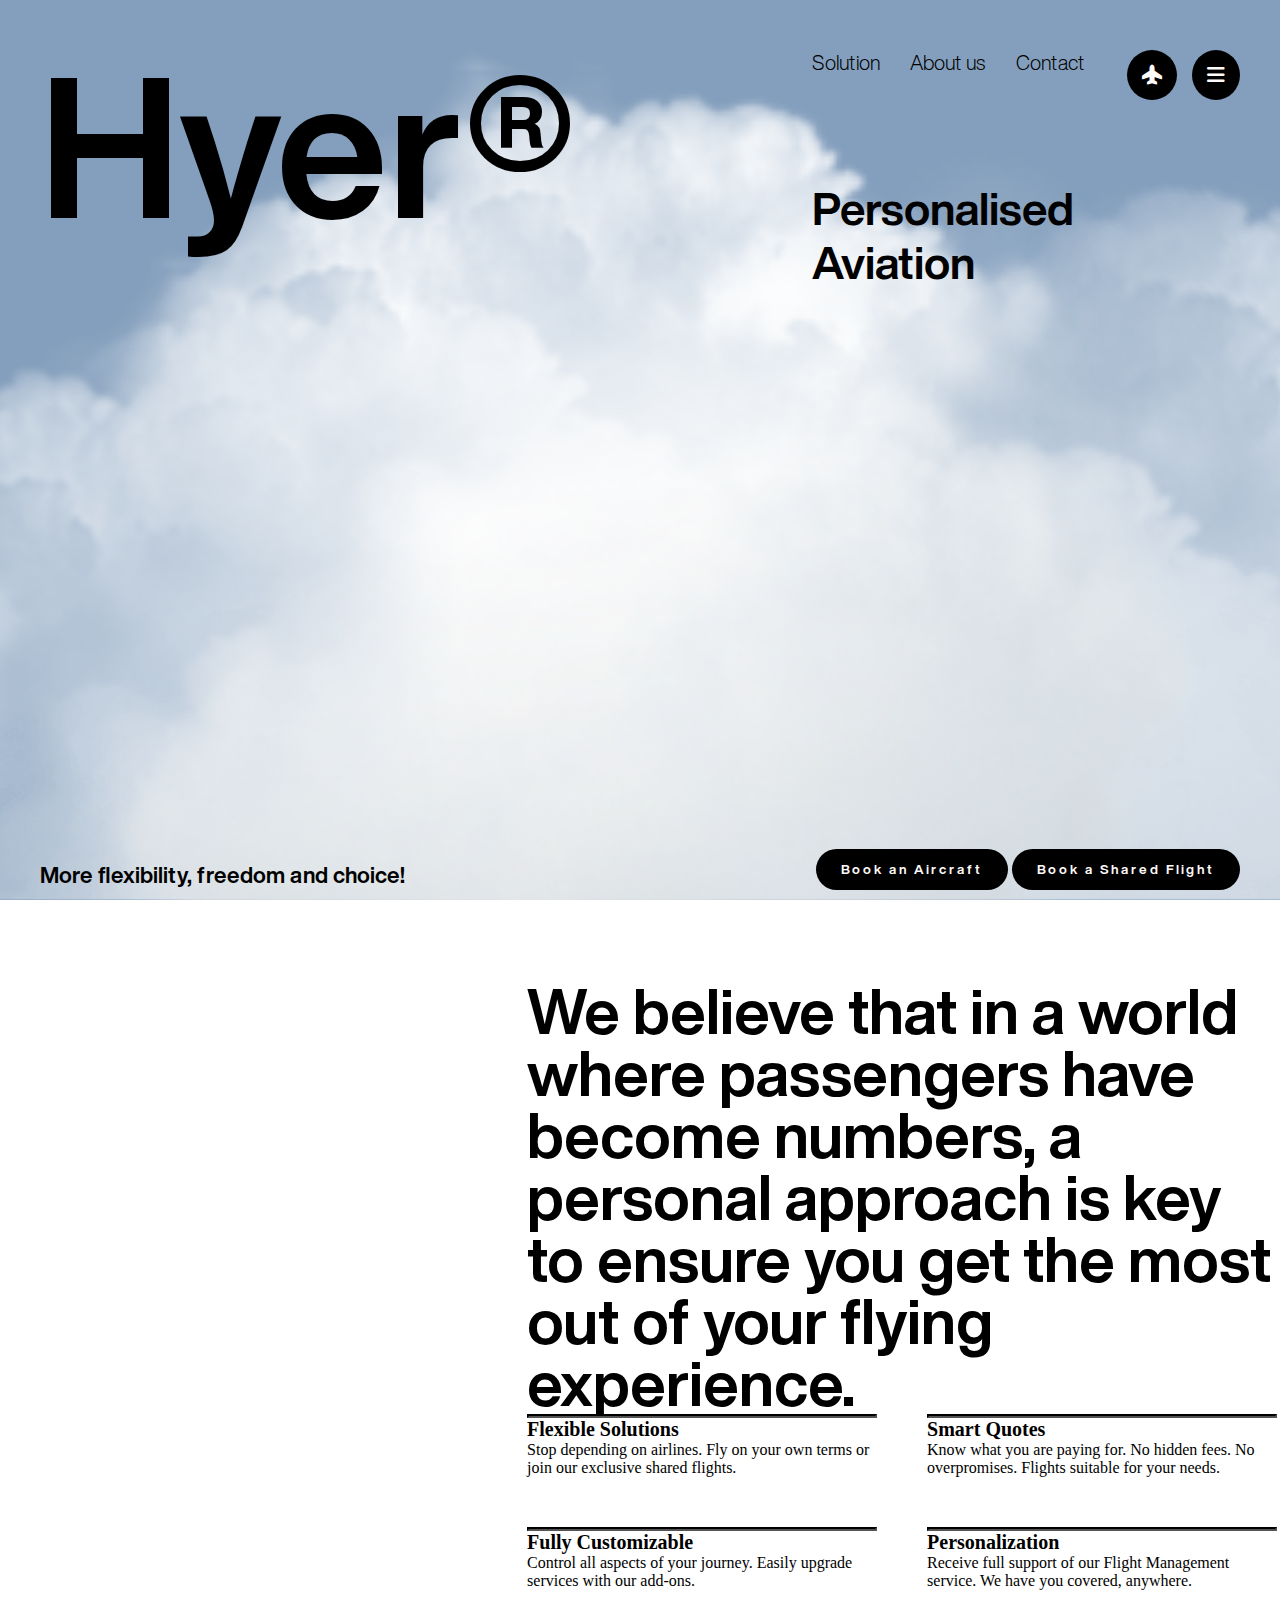
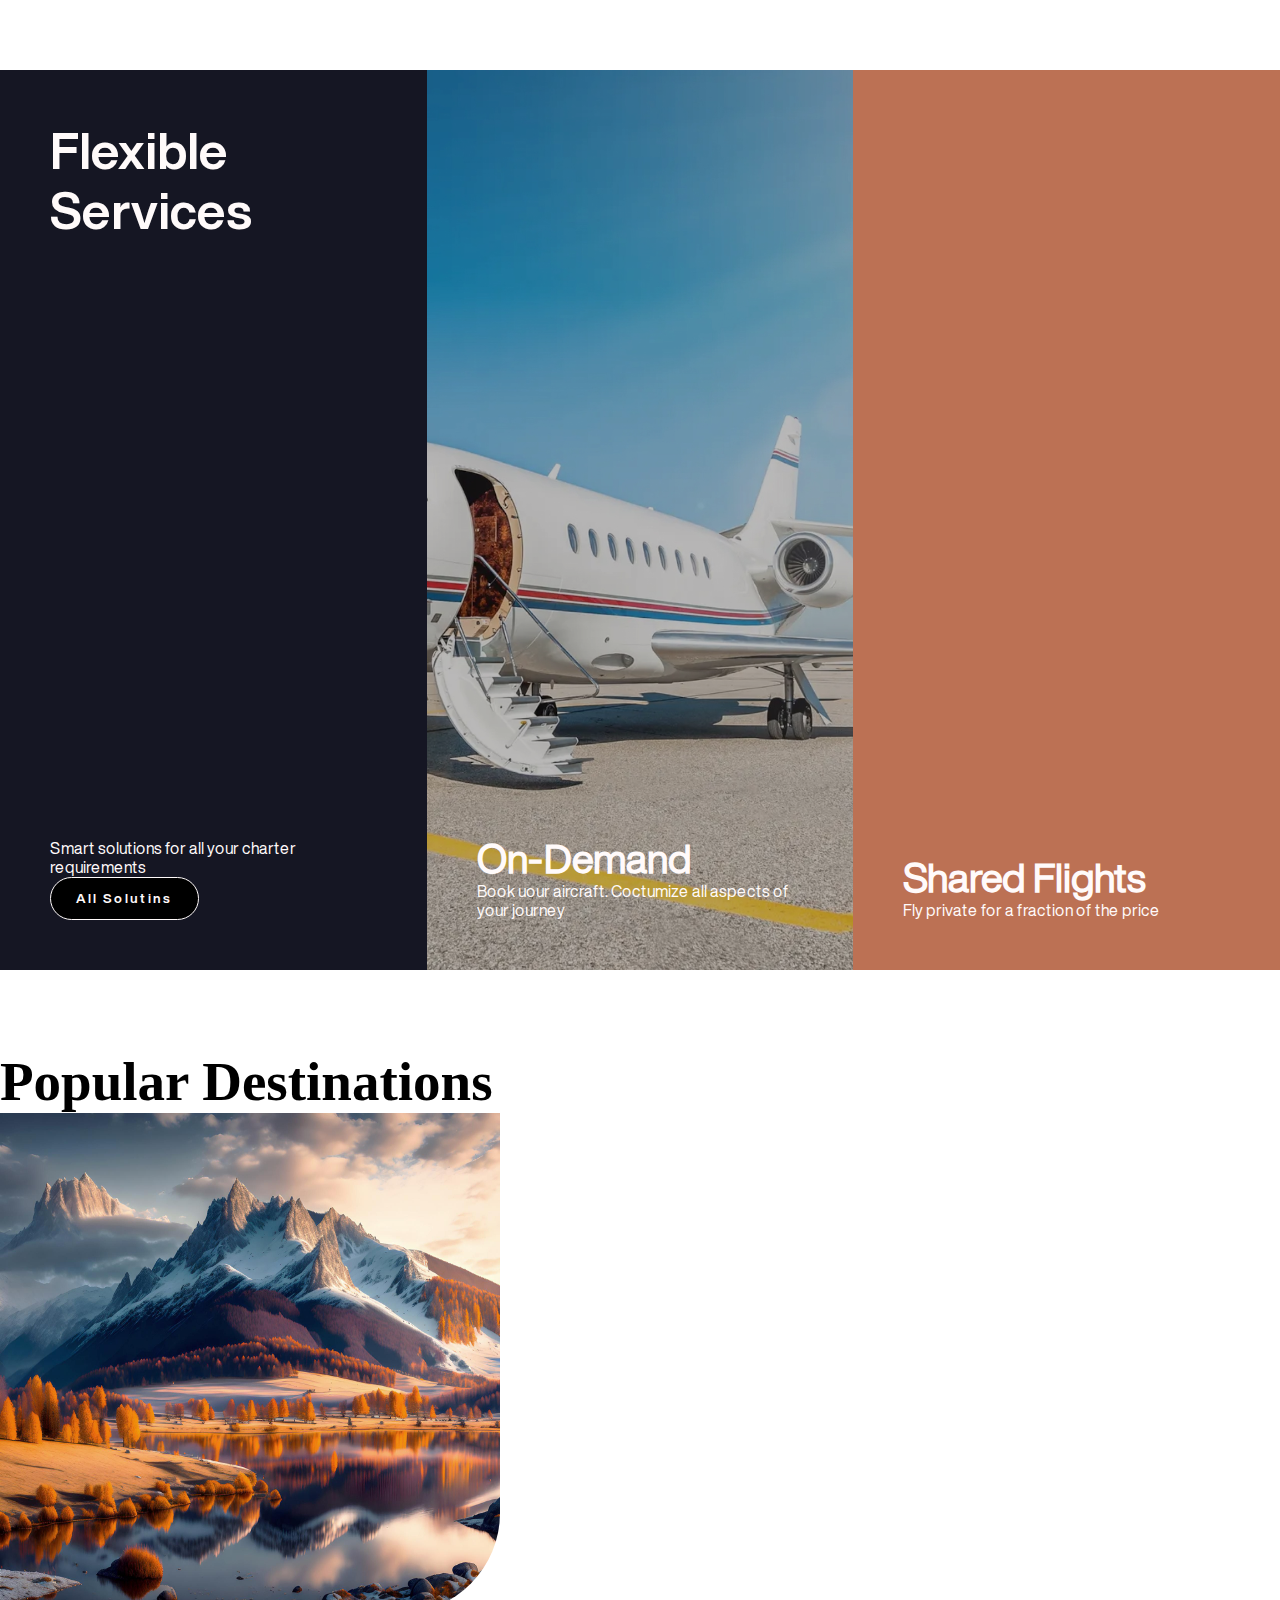
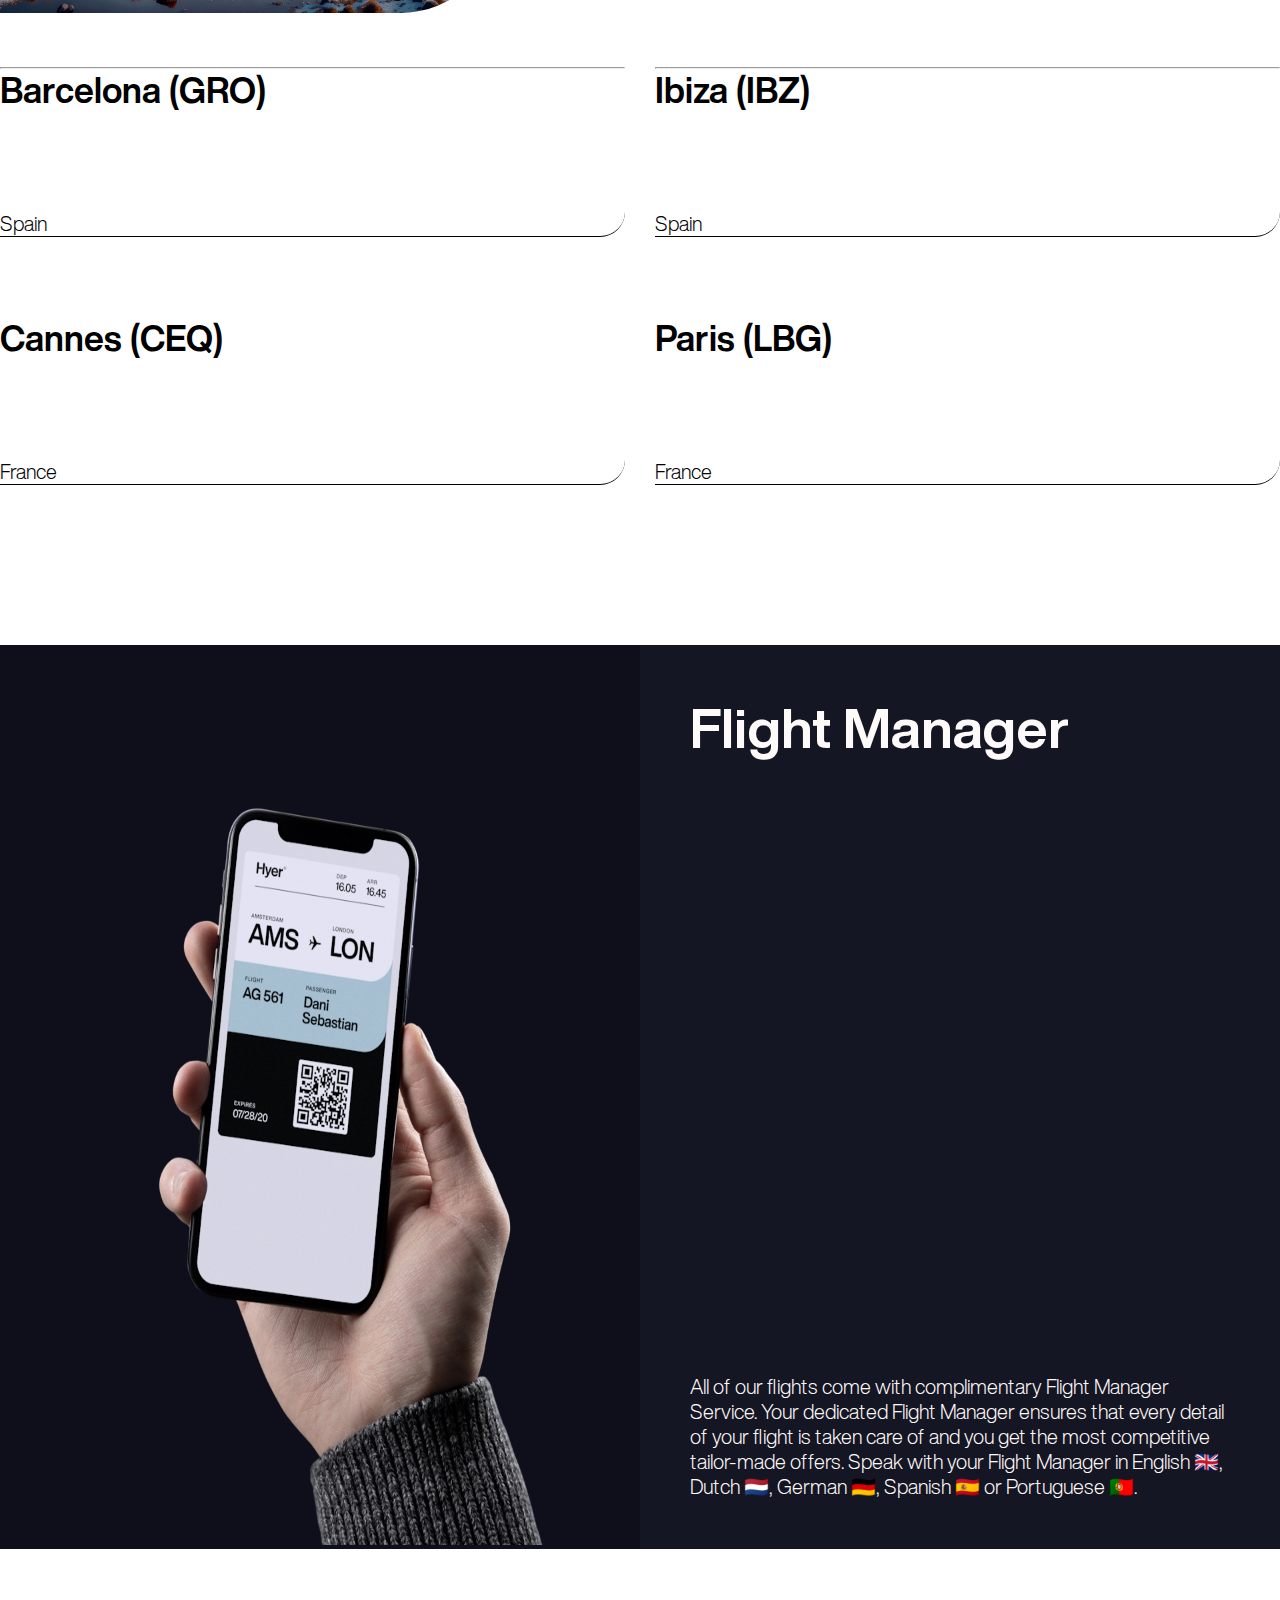
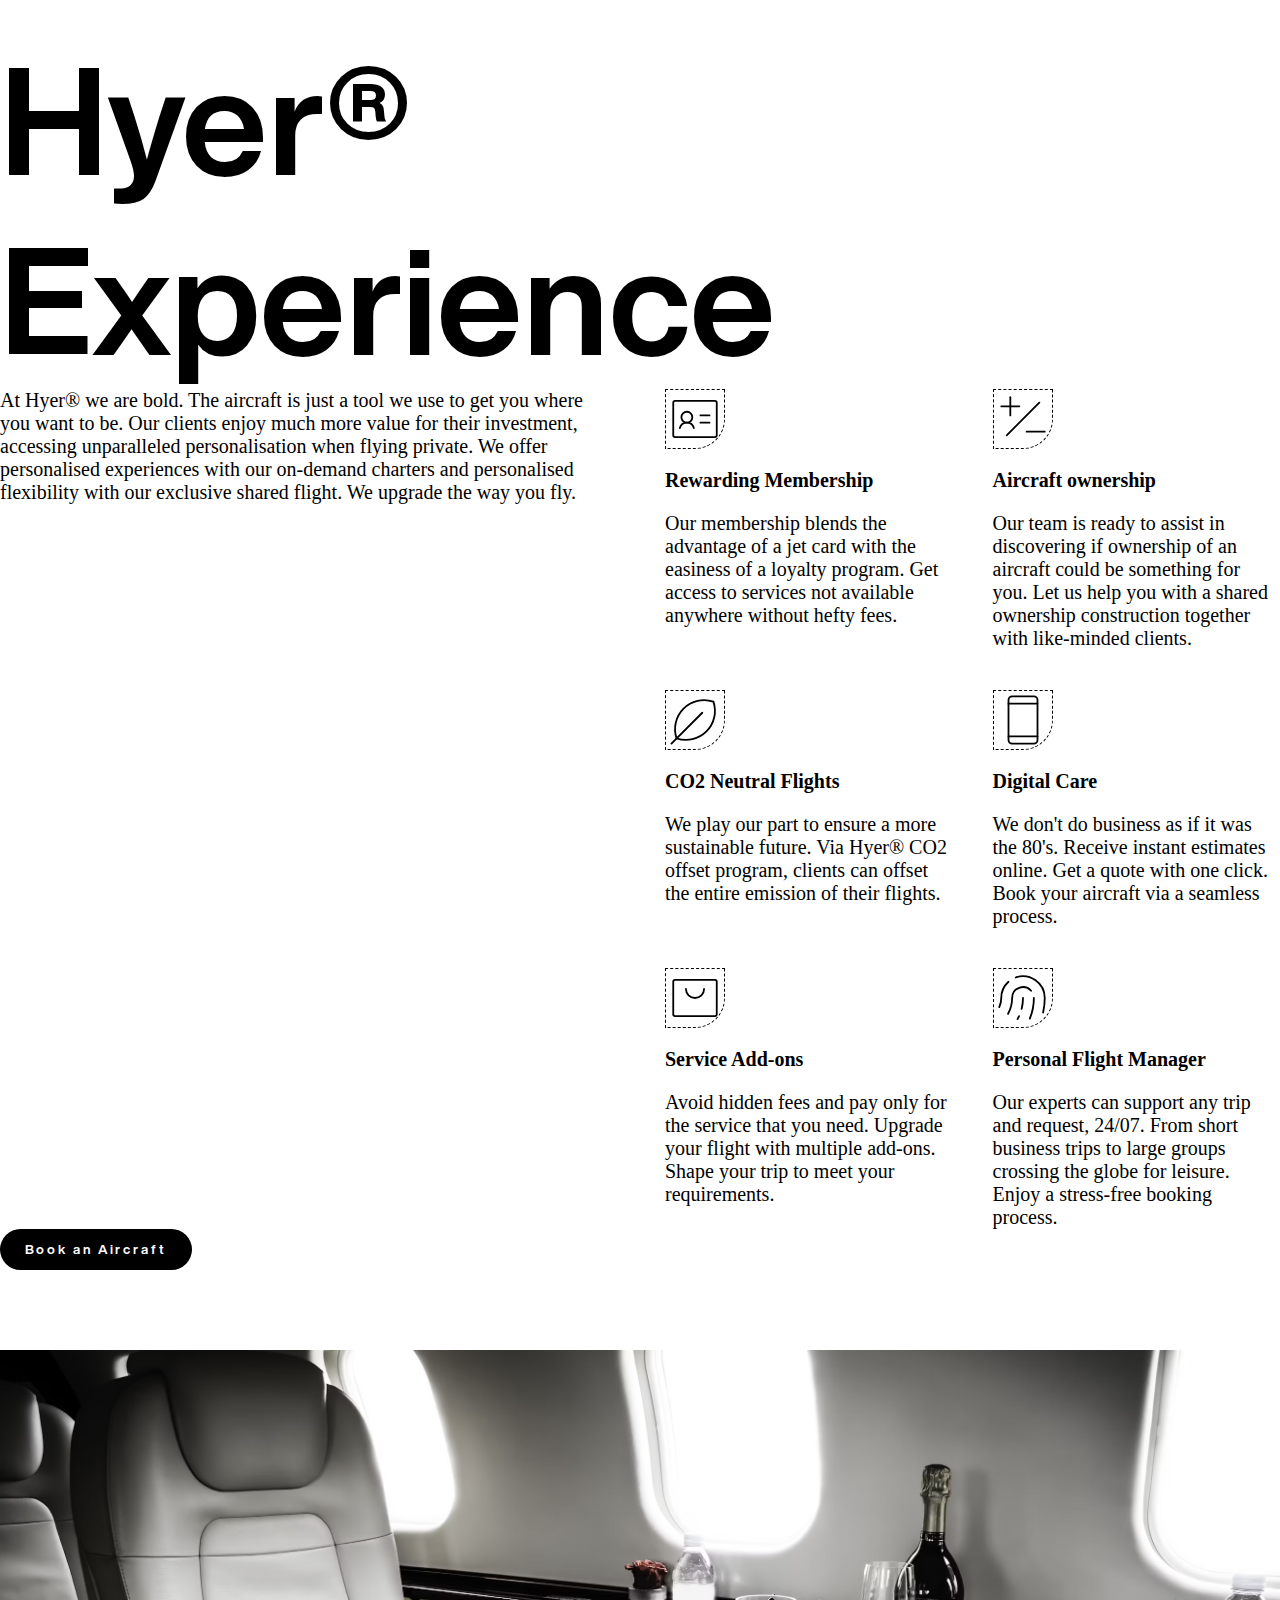
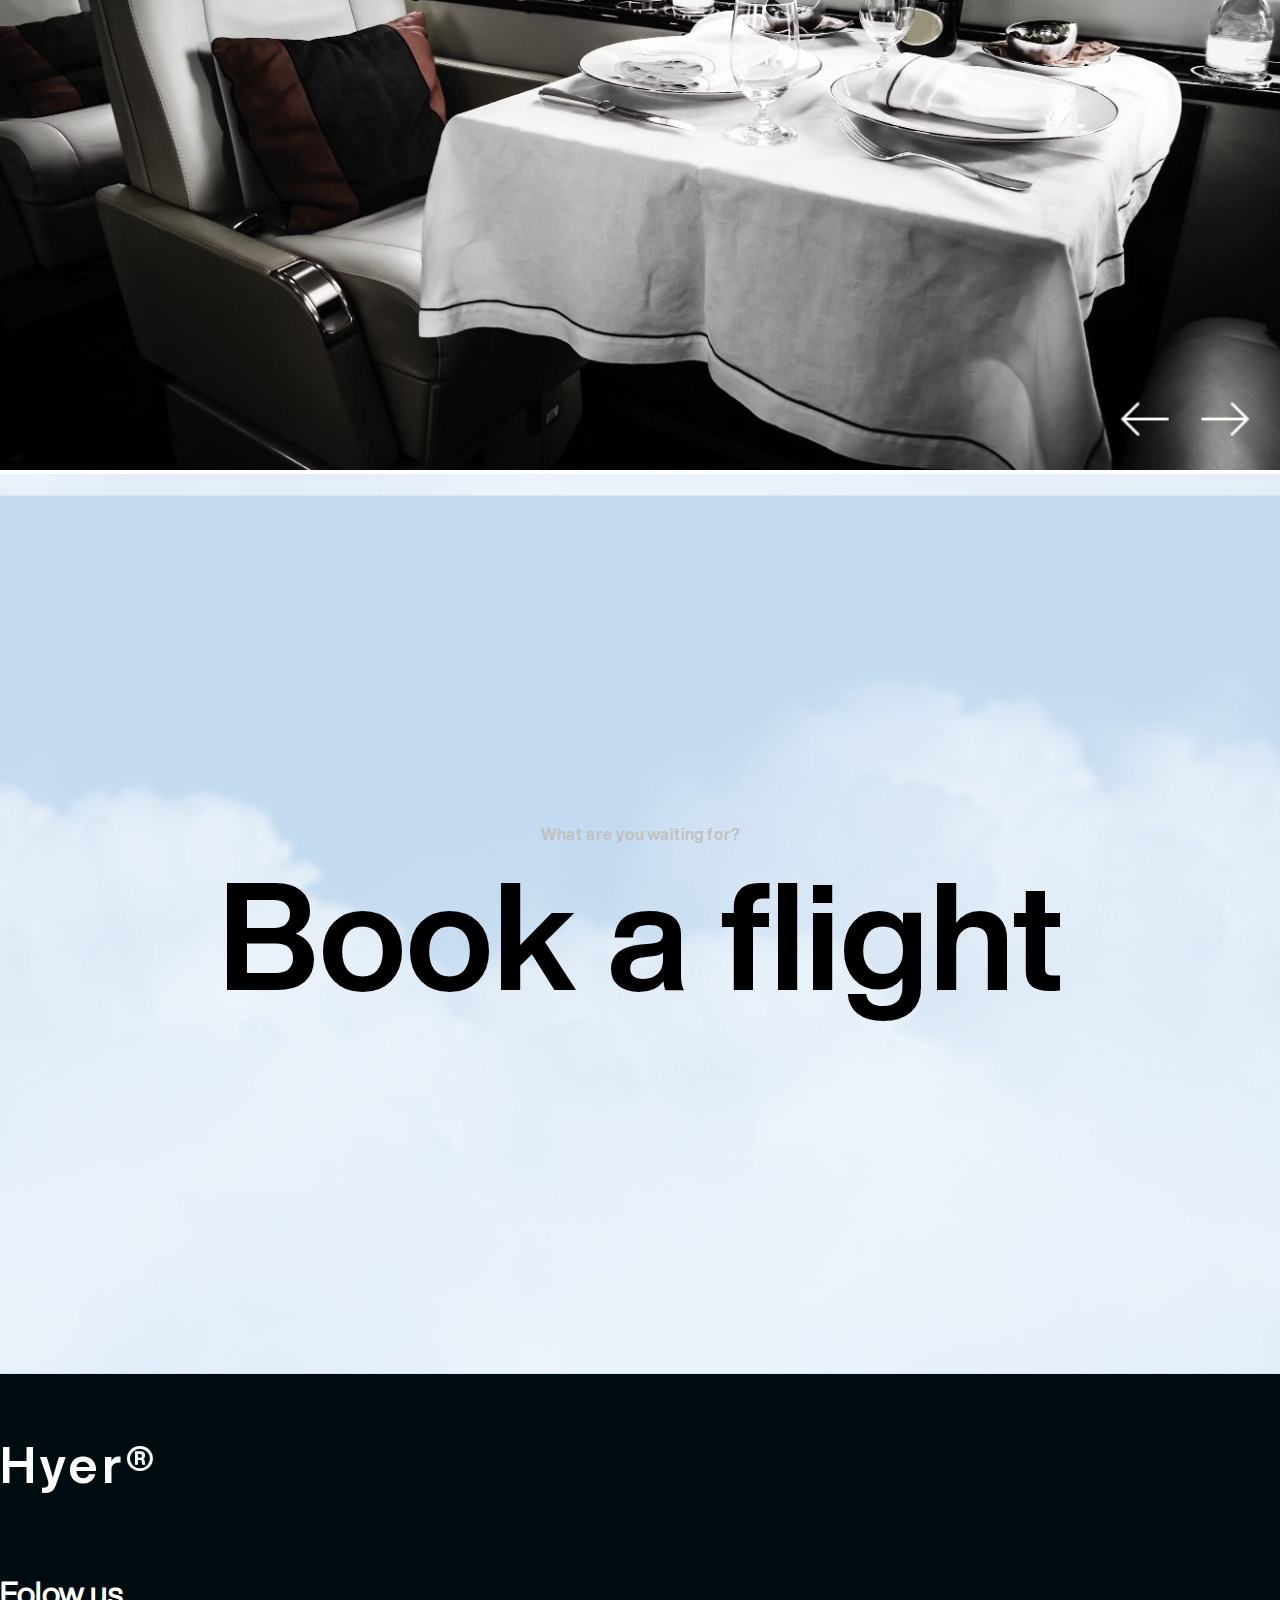
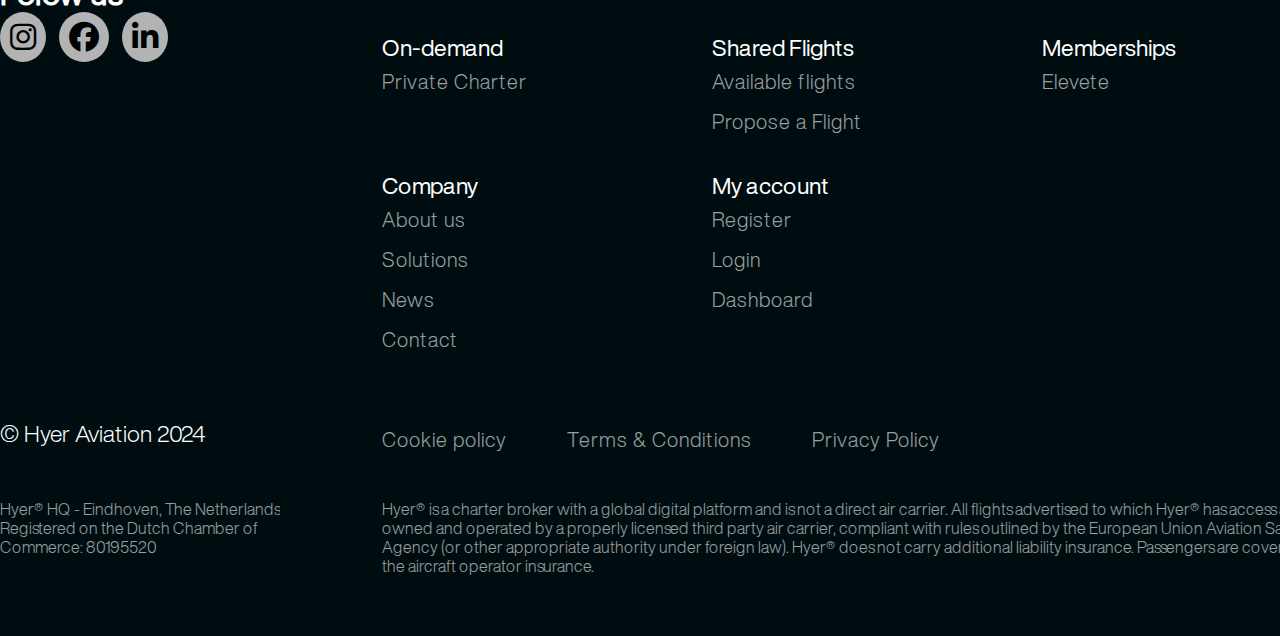
==== commit 6ced096e: "new" ====
--- a/index.html
+++ b/index.html
@@ -15,589 +15,577 @@
 	</script>
 </head>
 
-<body>
-
-
-	<header class="header">
-		<div class="header__cloud">
-			<img class="header__cloud_img" src="img/cloud.png" alt="">
-		</div>
-		<nav class="nav">
-			<div class="nav__logo">
-				<p>
-					Hyer®
+<header class="header">
+	<div class="header__cloud">
+		<img class="header__cloud_img" src="img/cloud.png" alt="">
+	</div>
+	<nav class="nav">
+		<div class="nav__logo">
+			<p>
+				Hyer®
+			</p>
+		</div>
+		<div class="nav__menu">
+			<ul class="nav__menu--list">
+				<li><a class="nav__menu--link" href="#">Solution</a></li>
+				<li><a class="nav__menu--link" href="#">About us</a></li>
+				<li><a class="nav__menu--link" href="#">Contact</a></li>
+			</ul>
+			<div class="nav__menu--desc">
+				<p>Personalised <br> Aviation </p>
+			</div>
+		</div>
+		<div class="nav__burger">
+			<div class="nav__burger--button1"><i class="fa-solid fa-plane-up"></i></div>
+			<div class="nav__burger--button2"><i class="fa-solid fa-bars"></i></div>
+		</div>
+		<div class="nav__hidenmenu">
+			<div class="nav__hidenmenu--buttons">
+				<div class="nav__hidenmenu--button nav__hidenmenu--button_1">Login</div>
+				<div class="nav__hidenmenu--button nav__hidenmenu--button_2">Register</div>
+				<div class="nav__hidenmenu--button_close nav__burger--button2">&times;</div>
+			</div>
+			<div class="nav__hidenmenu--items px-5 py-5">
+				<div class="nav__hidenmenu--item nav__hidenmenu--item_1">
+					<p>
+						<b class="nav__hidenmenu--title">On Demand</b> <br>
+						<a href="#" class="nav__hidenmenu--link">Private charter</a>
+					</p>
+				</div>
+				<div class="nav__hidenmenu--item nav__hidenmenu--item_2">
+					<p>
+						<b class="nav__hidenmenu--title">Shared flights</b> <br>
+						<a href="#" class="nav__hidenmenu--link">Available flights</a> <br>
+						<a href="#" class="nav__hidenmenu--link">Propose a flight</a> <br>
+					</p>
+				</div>
+
+				<div class="nav__hidenmenu--item nav__hidenmenu--item_3">
+					<p>
+						<b class="nav__hidenmenu--title">Memberships</b> <br>
+						<a href="#" class="nav__hidenmenu--link">Elevate</a><br>
+						<a href="#" class="nav__hidenmenu--link">Hyer® Altitude Coming soon</a><br>
+					</p>
+				</div>
+				<div class="nav__hidenmenu--item nav__hidenmenu--item_4">
+					<p>
+						<b class="nav__hidenmenu--title">Company</b> <br>
+						<a href="#" class="nav__hidenmenu--link">About us</a><br>
+						<a href="#" class="nav__hidenmenu--link">Solutin</a><br>
+						<a href="#" class="nav__hidenmenu--link">News</a><br>
+						<a href="#" class="nav__hidenmenu--link">Contact</a>
+					</p>
+				</div>
+			</div>
+		</div>
+	</nav>
+	<div class="sectionhero">
+		<div class="sectionhero__img">
+			<img class="sectionhero__img_img" src="img/airplane.png" alt="">
+		</div>
+		<div class="sectionhero__body">
+			<div class="sectionhero__desc">
+				More flexibility, freedom and choice!
+			</div>
+			<div class="sectionhero__buttons">
+				<button type="submit">Book an Aircraft</button>
+				<button type="submit">Book a Shared Flight</button>
+			</div>
+		</div>
+	</div>
+
+	</div>
+</header>
+<main>
+	<!-- !!!!register Login !!!!! -->
+	<div class="forget-password">
+		<div class="forget__head">
+			<a href="#" class="nav__hidenmenu--button_1"><i class="fa-solid fa-arrow-left"></i> Back to the Hyer®
+				website</a>
+			<h1 class="login__header">Hyer® Client Dashboard</h1>
+		</div>
+		<div class="forget__body">
+			<h1 class="forget__title">
+				Forget password
+			</h1>
+			<form action="" class="forget__form">
+
+				<div class="forget__input--email">
+					<label class="forget__input--label" for="email">Email*</label>
+					<input class="forget-email" type="text" name="forgetEmail" id="" placeholder="Email">
+					<i class="fa-solid fa-envelope"></i>
+				</div>
+			</form>
+			<div class="checkEmail-error"></div>
+			<div class="checkEmail">We send your email link click there you can change your password</div>
+			<button type="button" class="forget__input--button">Send to email</button>
+		</div>
+	</div>
+	<div class="login">
+		<div class="login__head">
+			<a href="#" class="nav__hidenmenu--button_1"><i class="fa-solid fa-arrow-left"></i> Back to the Hyer®
+				website</a>
+			<h1 class="login__header">Hyer® Client Dashboard</h1>
+		</div>
+		<div class="login__body">
+			<h1 class="login__title">
+				Login
+			</h1>
+			<form class="login__form">
+				<div class="login__input--name">
+					<label class="login__input--label " for="name">First name*</label>
+					<input type="text" name="name" id="" placeholder="First name">
+					<i class="fa-solid fa-user"></i>
+				</div>
+				<div class="register__input--passsword">
+					<label class="register__input--label" for="password">Password*</label>
+					<input type="text" name="password" id="" placeholder="Passwords">
+					<i class="fa-solid fa-lock"></i>
+				</div>
+			</form>
+			<button class="login__input--button">Sign in</button> <br>
+		</div>
+		<a href="#login" class="lost-password"><span>Lost password</span> Reset</a>
+		<a href="#login" class="notready-register"><span>Don't have an account yet?</span> Register</a>
+	</div>
+	<!-- !!!!register!!!! -->
+	<div class="register ">
+		<div class="register__head">
+			<a href="#" class="nav__hidenmenu--button_2"><i class="fa-solid fa-arrow-left"></i> Back to the Hyer®
+				website</a>
+			<h1 class="register__header">Hyer® Client Dashboard</h1>
+		</div>
+		<div class="register__body">
+			<h1 class="register__title">
+				Register
+			</h1>
+			<form class="register__form" id="register__form">
+				<div class="register__input--name">
+					<label class="register__input--label" for="name">First name*</label>
+					<input id="form-name" type="text" name="name" id="" placeholder="First name">
+					<i class="fa-solid fa-user"></i>
+					<div class="register__input--nameError"></div>
+				</div>
+				<div class="register__input--Lastname">
+					<label class="register__input--label" for="lastName">Last name*</label>
+					<input type="text" name="lastName" id="last name" placeholder="Last name">
+					<i class="fa-solid fa-user"></i>
+				</div>
+				<div class="register__input--email">
+					<label class="register__input--label" for="email">Email*</label>
+					<input type="text" name="email" id="" placeholder="Email">
+					<i class="fa-solid fa-envelope"></i>
+				</div>
+				<div class="register__input--country">
+					<label class="register__input--label" for="country">Country*</label>
+					<input type="text" name="country" id="" placeholder="Country">
+					<i class="fa-solid fa-flag"></i>
+				</div>
+				<div class="register__input--phone">
+					<label class="register__input--label" for="number">Phone number*</label>
+					<input type="text" name="number" id="" placeholder="Phone number">
+					<i class="fa-solid fa-phone"></i>
+					<div class="register__input--phoneError"></div>
+				</div>
+				<div class="register__input--passsword">
+					<label class="register__input--label" for="password">Password*</label>
+					<input type="text" name="password" id="" placeholder="Passwords">
+					<i class="fa-solid fa-lock"></i>
+				</div>
+				<div class="register__input--passswordConfirm">
+					<label class="register__input--label" for="ConfirmPassword">Confirm password*</label>
+					<input type="text" name="ConfirmPassword" id="" placeholder="Confirm password">
+					<i class="fa-solid fa-lock"></i>
+				</div>
+				<div class="register__input--passswordConfirm">
+					<button type="button" class="register__input--button">Register</button> <br>
+					<input class="register__input--checkbox" type="checkbox" name="checkbox" id="">
+					<label for="checkbox">I have read and accepted the <a href="#" class="privacy-policy">Privacy
+							Policy</a></label>
+				</div>
+			</form>
+		</div>
+		<a href="#login" class="allready-sign"><span>Already have an account?</span> Sign in</a>
+	</div>
+
+	<!-- !!!!!section-1!!!!! -->
+	<div class="wrapper container">
+		<div class="section-1">
+			<div class="section-1Left"></div>
+			<div class="section-1Right">
+				<div class="section-1__header">
+					<div>
+						We believe that in a world where passengers have become numbers, a personal approach is key to ensure
+						you
+						get the most out of your flying experience.
+					</div>
+				</div>
+				<div class="section-1__descs">
+					<div class="section-1__desc section-1__desc_1">
+						<hr style="border-width: 2px; border-color: black;">
+						<b style="font-size: 20px;">Flexible Solutions</b> <br>
+						Stop depending on airlines. Fly on your own terms or join our exclusive shared flights.
+					</div>
+					<div class="section-1__desc section-1__desc_2">
+						<hr style="border-width: 2px; border-color: black;">
+						<b style="font-size: 20px;">Smart Quotes</b> <br>
+						Know what you are paying for. No hidden fees. No overpromises. Flights suitable for your needs.
+					</div>
+					<div class="section-1__desc section-1__desc_3">
+						<hr style="border-width: 2px; border-color: black;">
+						<b style="font-size: 20px;">Fully Customizable</b> <br>
+						Control all aspects of your journey. Easily upgrade services with our add-ons.
+					</div>
+					<div class="section-1__desc section-1__desc_4">
+						<hr style="border-width: 2px; border-color: black;">
+						<b style="font-size: 20px;"> Personalization</b> <br>
+						Receive full support of our Flight Management service. We have you covered, anywhere.
+					</div>
+				</div>
+			</div>
+		</div>
+	</div>
+
+
+	<div class="block">
+		<div class="block__body"></div>
+	</div>
+
+
+	<!-- !!!!!section-2 !!!!! -->
+
+	<div class="section-2">
+		<div class="wrapper">
+			<div class="section-2Left">
+				<h2 class="section-2Left__title">
+					Flexible Services
+				</h2>
+				<div class="section-2Left__decs">
+					<p>
+						Smart solutions for all your charter requirements
+					</p>
+					<button class="section-2Left__button">All Solutins</button>
+				</div>
+			</div>
+			<div class="section-2Center">
+				<h2 class="section-2Center__title">
+					On-Demand
+				</h2>
+				<p class="section-2Center__desc">
+					Book uour aircraft. Coctumize all aspects of your journey
 				</p>
 			</div>
-			<div class="nav__menu">
-				<ul class="nav__menu--list">
-					<li><a class="nav__menu--link" href="#">Solution</a></li>
-					<li><a class="nav__menu--link" href="#">About us</a></li>
-					<li><a class="nav__menu--link" href="#">Contact</a></li>
+			<div class="section-2Right">
+
+				<h2 class="section-2Right__title">
+					Shared Flights
+				</h2>
+				<p class="section-2Right__desc">
+					Fly private for a fraction of the price
+				</p>
+			</div>
+		</div>
+	</div>
+	<!-- !!!!!!section-3!!!!!!! -->
+	<div class="section-3 container">
+		<h3 class="section-3__header">
+			Popular Destinations
+		</h3>
+		<div class="section-3__body">
+			<div class="section-3__slider">
+				<div class="section-3__slider--item">
+					<img src="img/slide3.jpg" alt="">
+				</div>
+				<div class="section-3__slider--item">
+					<img src="img/slide4.jpg" alt="">
+				</div>
+				<div class="section-3__slider--item">
+					<img src="img/slide5.jpg" alt="">
+				</div>
+
+			</div>
+			<div class="section-3__descs">
+				<div class="section-3__desc section-3__desc_1">
+
+					<h2>
+						<hr>Barcelona (GRO)
+					</h2>
+					<span>Spain</span>
+				</div>
+				<div class="section-3__desc section-3__desc_2">
+					<h2>
+						<hr>Ibiza (IBZ)
+					</h2>
+					<span>Spain</span>
+				</div>
+				<div class="section-3__desc section-3__desc_3">
+					<h2>Cannes (CEQ)</h2>
+					<span>France</span>
+				</div>
+				<div class="section-3__desc section-3__desc_4">
+					<h2>Paris (LBG)</h2>
+					<span>France</span>
+				</div>
+			</div>
+		</div>
+	</div>
+	<!-- !!!!.section-4!!!!!! -->
+
+	<div class="section-4">
+		<div class="section-4Left">
+			<div class="section-4Left__img">
+				<img src="img/1611581927-hyer-personal-flight-manager.png" alt="">
+			</div>
+		</div>
+		<div class="section-4Right">
+			<h1 class="section-4Right__title">
+				Flight Manager
+			</h1>
+			<p class="section-4Right__desc">
+				All of our flights come with complimentary Flight Manager Service. Your dedicated Flight Manager ensures
+				that
+				every detail of your flight is taken care of and you get the most competitive tailor-made offers.
+				Speak with your Flight Manager in English 🇬🇧, Dutch 🇳🇱, German 🇩🇪, Spanish 🇪🇸 or Portuguese 🇵🇹.
+			</p>
+		</div>
+	</div>
+	<!-- !!!section-5!!!! -->
+	<div class="section-5 container">
+		<h1 class="section-5__header">
+			Hyer® <br> Experience
+		</h1>
+		<div class="section-5__body">
+			<div class="section-5__left">
+
+				At Hyer® we are bold. The aircraft is just a tool we use to get you where you want to be. Our clients enjoy
+				much
+				more value for their investment, accessing unparalleled personalisation when flying private.
+
+				We offer personalised experiences with our on-demand charters and personalised flexibility with our
+				exclusive
+				shared flight. We upgrade the way you fly.
+			</div>
+			<div class="section-5__right">
+				<div class="section-5__right--item">
+					<svg xmlns="http://www.w3.org/2000/svg" width="1em" height="1em" fill="currentColor"
+						viewBox="0 0 256 256" class="IconItem_icon__cHlgr">
+						<rect width="256" height="256" fill="none"></rect>
+						<line x1="152" y1="112" x2="192" y2="112" fill="none" stroke="currentColor" stroke-linecap="round"
+							stroke-linejoin="round" stroke-width="8"></line>
+						<line x1="152" y1="144" x2="192" y2="144" fill="none" stroke="currentColor" stroke-linecap="round"
+							stroke-linejoin="round" stroke-width="8"></line>
+						<circle cx="92.10043" cy="120" r="24" fill="none" stroke="currentColor" stroke-linecap="round"
+							stroke-linejoin="round" stroke-width="8"></circle>
+						<path d="M61.10869,167.99952a32.01032,32.01032,0,0,1,61.98292-.00215" fill="none"
+							stroke="currentColor" stroke-linecap="round" stroke-linejoin="round" stroke-width="8"></path>
+						<rect x="32" y="48.00005" width="192" height="160" rx="8" stroke-width="8" stroke="currentColor"
+							stroke-linecap="round" stroke-linejoin="round" fill="none"></rect>
+					</svg>
+					<p class="section-5__right--title">Rewarding Membership</p>
+					<p class="section-5__right--desc">
+						Our membership blends the advantage of a jet card with the easiness of a loyalty program. Get access
+						to
+						services not available anywhere without hefty fees.
+					</p>
+				</div>
+				<div class="section-5__right--item">
+					<svg xmlns="http://www.w3.org/2000/svg" width="1em" height="1em" fill="currentColor"
+						viewBox="0 0 256 256" class="IconItem_icon__cHlgr">
+						<rect width="256" height="256" fill="none"></rect>
+						<line x1="200" y1="56" x2="56" y2="200" fill="none" stroke="currentColor" stroke-linecap="round"
+							stroke-linejoin="round" stroke-width="8"></line>
+						<line x1="32" y1="72" x2="112" y2="72" fill="none" stroke="currentColor" stroke-linecap="round"
+							stroke-linejoin="round" stroke-width="8"></line>
+						<line x1="72" y1="32" x2="72" y2="112" fill="none" stroke="currentColor" stroke-linecap="round"
+							stroke-linejoin="round" stroke-width="8"></line>
+						<line x1="144" y1="184" x2="224" y2="184" fill="none" stroke="currentColor" stroke-linecap="round"
+							stroke-linejoin="round" stroke-width="8"></line>
+					</svg>
+					<p class="section-5__right--title">Aircraft ownership</p>
+					<p class="section-5__right--desc">
+						Our team is ready to assist in discovering if ownership of an aircraft could be something for you. Let
+						us
+						help you with a shared ownership construction together with like-minded clients.
+					</p>
+				</div>
+				<div class="section-5__right--item">
+					<svg xmlns="http://www.w3.org/2000/svg" width="1em" height="1em" fill="currentColor"
+						viewBox="0 0 256 256" class="IconItem_icon__cHlgr">
+						<rect width="256" height="256" fill="none"></rect>
+						<line x1="160" y1="96" x2="24" y2="232" fill="none" stroke="currentColor" stroke-linecap="round"
+							stroke-linejoin="round" stroke-width="8"></line>
+						<path
+							d="M46.783,209.217A128.08756,128.08756,0,0,1,209.217,46.783,128.08756,128.08756,0,0,1,46.783,209.217Z"
+							fill="none" stroke="currentColor" stroke-linecap="round" stroke-linejoin="round" stroke-width="8">
+						</path>
+					</svg>
+					<p class="section-5__right--title">CO2 Neutral Flights</p>
+					<p class="section-5__right--desc">
+						We play our part to ensure a more sustainable future. Via Hyer® CO2 offset program, clients can offset
+						the
+						entire emission of their flights.
+					</p>
+				</div>
+				<div class="section-5__right--item">
+					<svg xmlns="http://www.w3.org/2000/svg" width="1em" height="1em" fill="currentColor"
+						viewBox="0 0 256 256" class="IconItem_icon__cHlgr">
+						<rect width="256" height="256" fill="none"></rect>
+						<rect x="64" y="24" width="128" height="208" rx="16" stroke-width="8" stroke="currentColor"
+							stroke-linecap="round" stroke-linejoin="round" fill="none"></rect>
+						<line x1="64" y1="56" x2="192" y2="56" fill="none" stroke="currentColor" stroke-linecap="round"
+							stroke-linejoin="round" stroke-width="8"></line>
+						<line x1="64" y1="200" x2="192" y2="200" fill="none" stroke="currentColor" stroke-linecap="round"
+							stroke-linejoin="round" stroke-width="8"></line>
+					</svg>
+					<p class="section-5__right--title">Digital Care</p>
+					<p class="section-5__right--desc">
+						We don't do business as if it was the 80's. Receive instant estimates online. Get a quote with one
+						click.
+						Book your aircraft via a seamless process.
+					</p>
+				</div>
+				<div class="section-5__right--item">
+					<svg xmlns="http://www.w3.org/2000/svg" width="1em" height="1em" fill="currentColor"
+						viewBox="0 0 256 256" class="IconItem_icon__cHlgr">
+						<rect width="256" height="256" fill="none"></rect>
+						<rect x="32" y="48" width="192" height="160" rx="8" stroke-width="8" stroke="currentColor"
+							stroke-linecap="round" stroke-linejoin="round" fill="none"></rect>
+						<path d="M168,88a40,40,0,0,1-80,0" fill="none" stroke="currentColor" stroke-linecap="round"
+							stroke-linejoin="round" stroke-width="8"></path>
+					</svg>
+					<p class="section-5__right--title">Service Add-ons</p>
+					<p class="section-5__right--desc">
+						Avoid hidden fees and pay only for the service that you need. Upgrade your flight with multiple
+						add-ons.
+						Shape your trip to meet your requirements.
+					</p>
+				</div>
+				<div class="section-5__right--item">
+					<svg xmlns="http://www.w3.org/2000/svg" width="1em" height="1em" fill="currentColor"
+						viewBox="0 0 256 256" class="IconItem_icon__cHlgr">
+						<rect width="256" height="256" fill="none"></rect>
+						<path d="M176,128.009a239.296,239.296,0,0,1-17.934,91.1974" fill="none" stroke="currentColor"
+							stroke-linecap="round" stroke-linejoin="round" stroke-width="8"></path>
+						<path
+							d="M163.775,96.006A48.00042,48.00042,0,0,0,80,128.009a143.35045,143.35045,0,0,1-17.98008,69.73221"
+							fill="none" stroke="currentColor" stroke-linecap="round" stroke-linejoin="round" stroke-width="8">
+						</path>
+						<path
+							d="M95.99938,37.47183A96.06708,96.06708,0,0,1,224,128.009a288.94528,288.94528,0,0,1-7.13641,63.99948"
+							fill="none" stroke="currentColor" stroke-linecap="round" stroke-linejoin="round" stroke-width="8">
+						</path>
+						<path
+							d="M23.29531,168.00907A95.64559,95.64559,0,0,0,32,128.009,95.76081,95.76081,0,0,1,63.99975,56.45385"
+							fill="none" stroke="currentColor" stroke-linecap="round" stroke-linejoin="round" stroke-width="8">
+						</path>
+						<path d="M110.57869,208.009q-3.04225,6.62844-6.56532,12.97841" fill="none" stroke="currentColor"
+							stroke-linecap="round" stroke-linejoin="round" stroke-width="8"></path>
+						<path d="M127.98828,128.00842a192.34737,192.34737,0,0,1-6.0489,48.00023" fill="none"
+							stroke="currentColor" stroke-linecap="round" stroke-linejoin="round" stroke-width="8"></path>
+					</svg>
+					<p class="section-5__right--title">Personal Flight Manager</p>
+					<p class="section-5__right--desc">
+						Our experts can support any trip and request, 24/07. From short business trips to large groups
+						crossing the
+						globe for leisure. Enjoy a stress-free booking process.
+					</p>
+				</div>
+			</div>
+		</div>
+		<button class="section-5__button">Book an Aircraft</button>
+	</div>
+	<!-- !!!!section-6!!!! -->
+	<div class="section-6 ">
+		<div class="section-6slider container">
+			<div class="section-6slider__item">
+				<img src="img/1629201451-luxury-business-jet-cabin.jpg" alt="">
+			</div>
+			<div class="section-6slider__item">
+				<img src="img/1620758681-cabin.jpg" alt="">
+			</div>
+			<div class="section-6slider__item">
+				<img src="img/1620758503-inside-heavy-jet.jpg" alt="">
+			</div>
+			<div class="section-6slider__item">
+				<img src="img/1611911585-flyhyer.png" alt="">
+			</div>
+		</div>
+		<div class="section-6desc">
+			<p class="section-6desc__title">
+				What are you waiting for?
+			</p>
+			<a class="section-6desc__link" href="#">Book a flight</a>
+		</div>
+	</div>
+	<!-- !!!!!fooooter!!!!!! -->
+	<footer class="">
+		<div class="wrapper container">
+			<h1 class="footer__header">
+				Hyer®
+			</h1>
+			<div class="footer__links">
+				<div class="footer__links--folow">
+					<h1>Folow us</h1>
+					<a href="#" class="footer__follow--link"><i class="fa-brands fa-instagram"></i></a>
+					<a href="#" class="footer__follow--link"><i class="fa-brands fa-facebook"></i></a>
+					<a href="#" class="footer__follow--link"><i class="fa-brands fa-linkedin-in"></i></a>
+				</div>
+				<ul class="footer__navList list-unstyled">
+					<li class="footer__list">
+						<span class="footer__list--title">On-demand</span>
+						<a href="#" class="footer__list--link">Private Charter</a>
+					</li>
+					<li class="footer__list">
+						<span class="footer__list--title">Shared Flights</span>
+						<a href="#" class="footer__list--link">Available flights</a>
+						<a href="#" class="footer__list--link">Propose a Flight</a>
+					</li>
+					<li class="footer__list">
+						<span class="footer__list--title">Memberships</span>
+						<a href="#" class="footer__list--link">Elevete</a>
+					</li>
+					<li class="footer__list">
+						<span class="footer__list--title">Company</span>
+						<a href="#" class="footer__list--link">About us</a>
+						<a href="#" class="footer__list--link">Solutions</a>
+						<a href="#" class="footer__list--link">News</a>
+						<a href="#" class="footer__list--link">Contact</a>
+					</li>
+					<li class="footer__list">
+						<span class="footer__list--title">My account</span>
+						<a href="#" class="footer__list--link">Register</a>
+						<a href="#" class="footer__list--link">Login</a>
+						<a href="#" class="footer__list--link">Dashboard</a>
+					</li>
 				</ul>
-				<div class="nav__menu--desc">
-					<p>Personalised <br> Aviation </p>
-				</div>
-			</div>
-			<div class="nav__burger">
-				<div class="nav__burger--button1"><i class="fa-solid fa-plane-up"></i></div>
-				<div class="nav__burger--button2"><i class="fa-solid fa-bars"></i></div>
-			</div>
-			<div class="nav__hidenmenu">
-				<div class="nav__hidenmenu--buttons">
-					<div class="nav__hidenmenu--button nav__hidenmenu--button_1">Login</div>
-					<div class="nav__hidenmenu--button nav__hidenmenu--button_2">Register</div>
-					<div class="nav__hidenmenu--button_close nav__burger--button2">&times;</div>
-				</div>
-				<div class="nav__hidenmenu--items px-5 py-5">
-					<div class="nav__hidenmenu--item nav__hidenmenu--item_1">
-						<p>
-							<b class="nav__hidenmenu--title">On Demand</b> <br>
-							<a href="#" class="nav__hidenmenu--link">Private charter</a>
-						</p>
-					</div>
-					<div class="nav__hidenmenu--item nav__hidenmenu--item_2">
-						<p>
-							<b class="nav__hidenmenu--title">Shared flights</b> <br>
-							<a href="#" class="nav__hidenmenu--link">Available flights</a> <br>
-							<a href="#" class="nav__hidenmenu--link">Propose a flight</a> <br>
-						</p>
-					</div>
-
-					<div class="nav__hidenmenu--item nav__hidenmenu--item_3">
-						<p>
-							<b class="nav__hidenmenu--title">Memberships</b> <br>
-							<a href="#" class="nav__hidenmenu--link">Elevate</a><br>
-							<a href="#" class="nav__hidenmenu--link">Hyer® Altitude Coming soon</a><br>
-						</p>
-					</div>
-					<div class="nav__hidenmenu--item nav__hidenmenu--item_4">
-						<p>
-							<b class="nav__hidenmenu--title">Company</b> <br>
-							<a href="#" class="nav__hidenmenu--link">About us</a><br>
-							<a href="#" class="nav__hidenmenu--link">Solutin</a><br>
-							<a href="#" class="nav__hidenmenu--link">News</a><br>
-							<a href="#" class="nav__hidenmenu--link">Contact</a>
-						</p>
-					</div>
-				</div>
-			</div>
-		</nav>
-		<div class="sectionhero">
-			<div class="sectionhero__img">
-				<img class="sectionhero__img_img" src="img/airplane.png" alt="">
-			</div>
-			<div class="sectionhero__body">
-				<div class="sectionhero__desc">
-					More flexibility, freedom and choice!
-				</div>
-				<div class="sectionhero__buttons">
-					<button type="submit">Book an Aircraft</button>
-					<button type="submit">Book a Shared Flight</button>
-				</div>
-			</div>
-		</div>
-
-		</div>
-	</header>
-	<main>
-		<!-- !!!!register Login !!!!! -->
-		<div class="forget-password">
-			<div class="forget__head">
-				<a href="#" class="nav__hidenmenu--button_1"><i class="fa-solid fa-arrow-left"></i> Back to the Hyer®
-					website</a>
-				<h1 class="login__header">Hyer® Client Dashboard</h1>
-			</div>
-			<div class="forget__body">
-				<h1 class="forget__title">
-					Forget password
-				</h1>
-				<form action="" class="forget__form">
-
-					<div class="forget__input--email">
-						<label class="forget__input--label" for="email">Email*</label>
-						<input class="forget-email" type="text" name="forgetEmail" id="" placeholder="Email">
-						<i class="fa-solid fa-envelope"></i>
-					</div>
-				</form>
-				<div class="checkEmail-error"></div>
-				<div class="checkEmail">We send your email link click there you can change your password</div>
-				<button type="button" class="forget__input--button">Send to email</button>
-			</div>
-		</div>
-		<div class="login">
-			<div class="login__head">
-				<a href="#" class="nav__hidenmenu--button_1"><i class="fa-solid fa-arrow-left"></i> Back to the Hyer®
-					website</a>
-				<h1 class="login__header">Hyer® Client Dashboard</h1>
-			</div>
-			<div class="login__body">
-				<h1 class="login__title">
-					Login
-				</h1>
-				<form class="login__form">
-					<div class="login__input--name">
-						<label class="login__input--label " for="name">First name*</label>
-						<input type="text" name="name" id="" placeholder="First name">
-						<i class="fa-solid fa-user"></i>
-					</div>
-					<div class="register__input--passsword">
-						<label class="register__input--label" for="password">Password*</label>
-						<input type="text" name="password" id="" placeholder="Passwords">
-						<i class="fa-solid fa-lock"></i>
-					</div>
-				</form>
-				<button class="login__input--button">Sign in</button> <br>
-			</div>
-			<a href="#login" class="lost-password"><span>Lost password</span> Reset</a>
-			<a href="#login" class="notready-register"><span>Don't have an account yet?</span> Register</a>
-		</div>
-		<!-- !!!!register!!!! -->
-		<div class="register ">
-			<div class="register__head">
-				<a href="#" class="nav__hidenmenu--button_2"><i class="fa-solid fa-arrow-left"></i> Back to the Hyer®
-					website</a>
-				<h1 class="register__header">Hyer® Client Dashboard</h1>
-			</div>
-			<div class="register__body">
-				<h1 class="register__title">
-					Register
-				</h1>
-				<form class="register__form" id="register__form">
-					<div class="register__input--name">
-						<label class="register__input--label" for="name">First name*</label>
-						<input id="form-name" type="text" name="name" id="" placeholder="First name">
-						<i class="fa-solid fa-user"></i>
-						<div class="register__input--nameError"></div>
-					</div>
-					<div class="register__input--Lastname">
-						<label class="register__input--label" for="lastName">Last name*</label>
-						<input type="text" name="lastName" id="last name" placeholder="Last name">
-						<i class="fa-solid fa-user"></i>
-					</div>
-					<div class="register__input--email">
-						<label class="register__input--label" for="email">Email*</label>
-						<input type="text" name="email" id="" placeholder="Email">
-						<i class="fa-solid fa-envelope"></i>
-					</div>
-					<div class="register__input--country">
-						<label class="register__input--label" for="country">Country*</label>
-						<input type="text" name="country" id="" placeholder="Country">
-						<i class="fa-solid fa-flag"></i>
-					</div>
-					<div class="register__input--phone">
-						<label class="register__input--label" for="number">Phone number*</label>
-						<input type="text" name="number" id="" placeholder="Phone number">
-						<i class="fa-solid fa-phone"></i>
-						<div class="register__input--phoneError"></div>
-					</div>
-					<div class="register__input--passsword">
-						<label class="register__input--label" for="password">Password*</label>
-						<input type="text" name="password" id="" placeholder="Passwords">
-						<i class="fa-solid fa-lock"></i>
-					</div>
-					<div class="register__input--passswordConfirm">
-						<label class="register__input--label" for="ConfirmPassword">Confirm password*</label>
-						<input type="text" name="ConfirmPassword" id="" placeholder="Confirm password">
-						<i class="fa-solid fa-lock"></i>
-					</div>
-					<div class="register__input--passswordConfirm">
-						<button type="button" class="register__input--button">Register</button> <br>
-						<input class="register__input--checkbox" type="checkbox" name="checkbox" id="">
-						<label for="checkbox">I have read and accepted the <a href="#" class="privacy-policy">Privacy
-								Policy</a></label>
-					</div>
-				</form>
-			</div>
-			<a href="#login" class="allready-sign"><span>Already have an account?</span> Sign in</a>
-		</div>
-
-		<!-- !!!!!section-1!!!!! -->
-		<div class="wrapper container">
-			<div class="section-1">
-				<div class="section-1Left"></div>
-				<div class="section-1Right">
-					<div class="section-1__header">
-						<div>
-							We believe that in a world where passengers have become numbers, a personal approach is key to
-							ensure
-							you
-							get the most out of your flying experience.
-						</div>
-					</div>
-					<div class="section-1__descs">
-						<div class="section-1__desc section-1__desc_1">
-							<hr style="border-width: 2px; border-color: black;">
-							<b style="font-size: 20px;">Flexible Solutions</b> <br>
-							Stop depending on airlines. Fly on your own terms or join our exclusive shared flights.
-						</div>
-						<div class="section-1__desc section-1__desc_2">
-							<hr style="border-width: 2px; border-color: black;">
-							<b style="font-size: 20px;">Smart Quotes</b> <br>
-							Know what you are paying for. No hidden fees. No overpromises. Flights suitable for your needs.
-						</div>
-						<div class="section-1__desc section-1__desc_3">
-							<hr style="border-width: 2px; border-color: black;">
-							<b style="font-size: 20px;">Fully Customizable</b> <br>
-							Control all aspects of your journey. Easily upgrade services with our add-ons.
-						</div>
-						<div class="section-1__desc section-1__desc_4">
-							<hr style="border-width: 2px; border-color: black;">
-							<b style="font-size: 20px;"> Personalization</b> <br>
-							Receive full support of our Flight Management service. We have you covered, anywhere.
-						</div>
-					</div>
-				</div>
-			</div>
-		</div>
-
-
-		<div class="block">
-			<div class="block__body"></div>
-		</div>
-
-
-		<!-- !!!!!section-2 !!!!! -->
-
-		<div class="section-2">
-			<div class="wrapper">
-				<div class="section-2Left">
-					<h2 class="section-2Left__title">
-						Flexible Services
-					</h2>
-					<div class="section-2Left__decs">
-						<p>
-							Smart solutions for all your charter requirements
-						</p>
-						<button class="section-2Left__button">All Solutins</button>
-					</div>
-				</div>
-				<div class="section-2Center">
-					<h2 class="section-2Center__title">
-						On-Demand
-					</h2>
-					<p class="section-2Center__desc">
-						Book uour aircraft. Coctumize all aspects of your journey
-					</p>
-				</div>
-				<div class="section-2Right">
-
-					<h2 class="section-2Right__title">
-						Shared Flights
-					</h2>
-					<p class="section-2Right__desc">
-						Fly private for a fraction of the price
-					</p>
-				</div>
-			</div>
-		</div>
-		<!-- !!!!!!section-3!!!!!!! -->
-		<div class="section-3 container">
-			<h3 class="section-3__header">
-				Popular Destinations
-			</h3>
-			<div class="section-3__body">
-				<div class="section-3__slider">
-					<div class="section-3__slider--item">
-						<img src="img/slide3.jpg" alt="">
-					</div>
-					<div class="section-3__slider--item">
-						<img src="img/slide4.jpg" alt="">
-					</div>
-					<div class="section-3__slider--item">
-						<img src="img/slide5.jpg" alt="">
-					</div>
-
-				</div>
-				<div class="section-3__descs">
-					<div class="section-3__desc section-3__desc_1">
-
-						<h2>
-							<hr>Barcelona (GRO)
-						</h2>
-						<span>Spain</span>
-					</div>
-					<div class="section-3__desc section-3__desc_2">
-						<h2>
-							<hr>Ibiza (IBZ)
-						</h2>
-						<span>Spain</span>
-					</div>
-					<div class="section-3__desc section-3__desc_3">
-						<h2>Cannes (CEQ)</h2>
-						<span>France</span>
-					</div>
-					<div class="section-3__desc section-3__desc_4">
-						<h2>Paris (LBG)</h2>
-						<span>France</span>
-					</div>
-				</div>
-			</div>
-		</div>
-		<!-- !!!!.section-4!!!!!! -->
-
-		<div class="section-4">
-			<div class="section-4Left">
-				<div class="section-4Left__img">
-					<img src="img/1611581927-hyer-personal-flight-manager.png" alt="">
-				</div>
-			</div>
-			<div class="section-4Right">
-				<h1 class="section-4Right__title">
-					Flight Manager
-				</h1>
-				<p class="section-4Right__desc">
-					All of our flights come with complimentary Flight Manager Service. Your dedicated Flight Manager ensures
-					that
-					every detail of your flight is taken care of and you get the most competitive tailor-made offers.
-					Speak with your Flight Manager in English 🇬🇧, Dutch 🇳🇱, German 🇩🇪, Spanish 🇪🇸 or Portuguese 🇵🇹.
-				</p>
-			</div>
-		</div>
-		<!-- !!!section-5!!!! -->
-		<div class="section-5 container">
-			<h1 class="section-5__header">
-				Hyer® <br> Experience
-			</h1>
-			<div class="section-5__body">
-				<div class="section-5__left">
-
-					At Hyer® we are bold. The aircraft is just a tool we use to get you where you want to be. Our clients
-					enjoy
-					much
-					more value for their investment, accessing unparalleled personalisation when flying private.
-
-					We offer personalised experiences with our on-demand charters and personalised flexibility with our
-					exclusive
-					shared flight. We upgrade the way you fly.
-				</div>
-				<div class="section-5__right">
-					<div class="section-5__right--item">
-						<svg xmlns="http://www.w3.org/2000/svg" width="1em" height="1em" fill="currentColor"
-							viewBox="0 0 256 256" class="IconItem_icon__cHlgr">
-							<rect width="256" height="256" fill="none"></rect>
-							<line x1="152" y1="112" x2="192" y2="112" fill="none" stroke="currentColor" stroke-linecap="round"
-								stroke-linejoin="round" stroke-width="8"></line>
-							<line x1="152" y1="144" x2="192" y2="144" fill="none" stroke="currentColor" stroke-linecap="round"
-								stroke-linejoin="round" stroke-width="8"></line>
-							<circle cx="92.10043" cy="120" r="24" fill="none" stroke="currentColor" stroke-linecap="round"
-								stroke-linejoin="round" stroke-width="8"></circle>
-							<path d="M61.10869,167.99952a32.01032,32.01032,0,0,1,61.98292-.00215" fill="none"
-								stroke="currentColor" stroke-linecap="round" stroke-linejoin="round" stroke-width="8"></path>
-							<rect x="32" y="48.00005" width="192" height="160" rx="8" stroke-width="8" stroke="currentColor"
-								stroke-linecap="round" stroke-linejoin="round" fill="none"></rect>
-						</svg>
-						<p class="section-5__right--title">Rewarding Membership</p>
-						<p class="section-5__right--desc">
-							Our membership blends the advantage of a jet card with the easiness of a loyalty program. Get
-							access
-							to
-							services not available anywhere without hefty fees.
-						</p>
-					</div>
-					<div class="section-5__right--item">
-						<svg xmlns="http://www.w3.org/2000/svg" width="1em" height="1em" fill="currentColor"
-							viewBox="0 0 256 256" class="IconItem_icon__cHlgr">
-							<rect width="256" height="256" fill="none"></rect>
-							<line x1="200" y1="56" x2="56" y2="200" fill="none" stroke="currentColor" stroke-linecap="round"
-								stroke-linejoin="round" stroke-width="8"></line>
-							<line x1="32" y1="72" x2="112" y2="72" fill="none" stroke="currentColor" stroke-linecap="round"
-								stroke-linejoin="round" stroke-width="8"></line>
-							<line x1="72" y1="32" x2="72" y2="112" fill="none" stroke="currentColor" stroke-linecap="round"
-								stroke-linejoin="round" stroke-width="8"></line>
-							<line x1="144" y1="184" x2="224" y2="184" fill="none" stroke="currentColor" stroke-linecap="round"
-								stroke-linejoin="round" stroke-width="8"></line>
-						</svg>
-						<p class="section-5__right--title">Aircraft ownership</p>
-						<p class="section-5__right--desc">
-							Our team is ready to assist in discovering if ownership of an aircraft could be something for you.
-							Let
-							us
-							help you with a shared ownership construction together with like-minded clients.
-						</p>
-					</div>
-					<div class="section-5__right--item">
-						<svg xmlns="http://www.w3.org/2000/svg" width="1em" height="1em" fill="currentColor"
-							viewBox="0 0 256 256" class="IconItem_icon__cHlgr">
-							<rect width="256" height="256" fill="none"></rect>
-							<line x1="160" y1="96" x2="24" y2="232" fill="none" stroke="currentColor" stroke-linecap="round"
-								stroke-linejoin="round" stroke-width="8"></line>
-							<path
-								d="M46.783,209.217A128.08756,128.08756,0,0,1,209.217,46.783,128.08756,128.08756,0,0,1,46.783,209.217Z"
-								fill="none" stroke="currentColor" stroke-linecap="round" stroke-linejoin="round"
-								stroke-width="8">
-							</path>
-						</svg>
-						<p class="section-5__right--title">CO2 Neutral Flights</p>
-						<p class="section-5__right--desc">
-							We play our part to ensure a more sustainable future. Via Hyer® CO2 offset program, clients can
-							offset
-							the
-							entire emission of their flights.
-						</p>
-					</div>
-					<div class="section-5__right--item">
-						<svg xmlns="http://www.w3.org/2000/svg" width="1em" height="1em" fill="currentColor"
-							viewBox="0 0 256 256" class="IconItem_icon__cHlgr">
-							<rect width="256" height="256" fill="none"></rect>
-							<rect x="64" y="24" width="128" height="208" rx="16" stroke-width="8" stroke="currentColor"
-								stroke-linecap="round" stroke-linejoin="round" fill="none"></rect>
-							<line x1="64" y1="56" x2="192" y2="56" fill="none" stroke="currentColor" stroke-linecap="round"
-								stroke-linejoin="round" stroke-width="8"></line>
-							<line x1="64" y1="200" x2="192" y2="200" fill="none" stroke="currentColor" stroke-linecap="round"
-								stroke-linejoin="round" stroke-width="8"></line>
-						</svg>
-						<p class="section-5__right--title">Digital Care</p>
-						<p class="section-5__right--desc">
-							We don't do business as if it was the 80's. Receive instant estimates online. Get a quote with one
-							click.
-							Book your aircraft via a seamless process.
-						</p>
-					</div>
-					<div class="section-5__right--item">
-						<svg xmlns="http://www.w3.org/2000/svg" width="1em" height="1em" fill="currentColor"
-							viewBox="0 0 256 256" class="IconItem_icon__cHlgr">
-							<rect width="256" height="256" fill="none"></rect>
-							<rect x="32" y="48" width="192" height="160" rx="8" stroke-width="8" stroke="currentColor"
-								stroke-linecap="round" stroke-linejoin="round" fill="none"></rect>
-							<path d="M168,88a40,40,0,0,1-80,0" fill="none" stroke="currentColor" stroke-linecap="round"
-								stroke-linejoin="round" stroke-width="8"></path>
-						</svg>
-						<p class="section-5__right--title">Service Add-ons</p>
-						<p class="section-5__right--desc">
-							Avoid hidden fees and pay only for the service that you need. Upgrade your flight with multiple
-							add-ons.
-							Shape your trip to meet your requirements.
-						</p>
-					</div>
-					<div class="section-5__right--item">
-						<svg xmlns="http://www.w3.org/2000/svg" width="1em" height="1em" fill="currentColor"
-							viewBox="0 0 256 256" class="IconItem_icon__cHlgr">
-							<rect width="256" height="256" fill="none"></rect>
-							<path d="M176,128.009a239.296,239.296,0,0,1-17.934,91.1974" fill="none" stroke="currentColor"
-								stroke-linecap="round" stroke-linejoin="round" stroke-width="8"></path>
-							<path
-								d="M163.775,96.006A48.00042,48.00042,0,0,0,80,128.009a143.35045,143.35045,0,0,1-17.98008,69.73221"
-								fill="none" stroke="currentColor" stroke-linecap="round" stroke-linejoin="round"
-								stroke-width="8">
-							</path>
-							<path
-								d="M95.99938,37.47183A96.06708,96.06708,0,0,1,224,128.009a288.94528,288.94528,0,0,1-7.13641,63.99948"
-								fill="none" stroke="currentColor" stroke-linecap="round" stroke-linejoin="round"
-								stroke-width="8">
-							</path>
-							<path
-								d="M23.29531,168.00907A95.64559,95.64559,0,0,0,32,128.009,95.76081,95.76081,0,0,1,63.99975,56.45385"
-								fill="none" stroke="currentColor" stroke-linecap="round" stroke-linejoin="round"
-								stroke-width="8">
-							</path>
-							<path d="M110.57869,208.009q-3.04225,6.62844-6.56532,12.97841" fill="none" stroke="currentColor"
-								stroke-linecap="round" stroke-linejoin="round" stroke-width="8"></path>
-							<path d="M127.98828,128.00842a192.34737,192.34737,0,0,1-6.0489,48.00023" fill="none"
-								stroke="currentColor" stroke-linecap="round" stroke-linejoin="round" stroke-width="8"></path>
-						</svg>
-						<p class="section-5__right--title">Personal Flight Manager</p>
-						<p class="section-5__right--desc">
-							Our experts can support any trip and request, 24/07. From short business trips to large groups
-							crossing the
-							globe for leisure. Enjoy a stress-free booking process.
-						</p>
-					</div>
-				</div>
-			</div>
-			<button class="section-5__button">Book an Aircraft</button>
-		</div>
-		<!-- !!!!section-6!!!! -->
-		<div class="section-6 ">
-			<div class="section-6slider container">
-				<div class="section-6slider__item">
-					<img src="img/1629201451-luxury-business-jet-cabin.jpg" alt="">
-				</div>
-				<div class="section-6slider__item">
-					<img src="img/1620758681-cabin.jpg" alt="">
-				</div>
-				<div class="section-6slider__item">
-					<img src="img/1620758503-inside-heavy-jet.jpg" alt="">
-				</div>
-				<div class="section-6slider__item">
-					<img src="img/1611911585-flyhyer.png" alt="">
-				</div>
-			</div>
-			<div class="section-6desc">
-				<p class="section-6desc__title">
-					What are you waiting for?
-				</p>
-				<a class="section-6desc__link" href="#">Book a flight</a>
-			</div>
-		</div>
-		<!-- !!!!!fooooter!!!!!! -->
-		<footer class="">
-			<div class="wrapper container">
-				<h1 class="footer__header">
-					Hyer®
-				</h1>
-				<div class="footer__links">
-					<div class="footer__links--folow">
-						<h1>Folow us</h1>
-						<a href="#" class="footer__follow--link"><i class="fa-brands fa-instagram"></i></a>
-						<a href="#" class="footer__follow--link"><i class="fa-brands fa-facebook"></i></a>
-						<a href="#" class="footer__follow--link"><i class="fa-brands fa-linkedin-in"></i></a>
-					</div>
-					<ul class="footer__navList list-unstyled">
-						<li class="footer__list">
-							<span class="footer__list--title">On-demand</span>
-							<a href="#" class="footer__list--link">Private Charter</a>
-						</li>
-						<li class="footer__list">
-							<span class="footer__list--title">Shared Flights</span>
-							<a href="#" class="footer__list--link">Available flights</a>
-							<a href="#" class="footer__list--link">Propose a Flight</a>
-						</li>
-						<li class="footer__list">
-							<span class="footer__list--title">Memberships</span>
-							<a href="#" class="footer__list--link">Elevete</a>
-						</li>
-						<li class="footer__list">
-							<span class="footer__list--title">Company</span>
-							<a href="#" class="footer__list--link">About us</a>
-							<a href="#" class="footer__list--link">Solutions</a>
-							<a href="#" class="footer__list--link">News</a>
-							<a href="#" class="footer__list--link">Contact</a>
-						</li>
-						<li class="footer__list">
-							<span class="footer__list--title">My account</span>
-							<a href="#" class="footer__list--link">Register</a>
-							<a href="#" class="footer__list--link">Login</a>
-							<a href="#" class="footer__list--link">Dashboard</a>
-						</li>
-					</ul>
-				</div>
-				<div class="footer__bottom">
-					<div class="footer__bottomTitle">© Hyer Aviation 2024</div>
-					<div class="footer__bottomNav">
-						<a href="#">Cookie policy</a>
-						<a href="#">Terms & Conditions</a>
-						<a href="#">Privacy Policy</a>
-					</div>
-					<div class="footer__bottomDesc">
-						<span>Hyer® HQ - Eindhoven, The Netherlands</span>
-						Registered on the Dutch Chamber of Commerce: 80195520
-					</div>
-					<div class="footer__bottomDesc">
-						Hyer® is a charter broker with a global digital platform and is not a direct air carrier. All flights
-						advertised to which Hyer® has access are owned and operated by a properly licensed third party air
-						carrier,
-						compliant with rules outlined by the European Union Aviation Safety Agency (or other appropriate
-						authority
-						under foreign law). Hyer® does not carry additional liability insurance. Passengers are covered by the
-						aircraft operator insurance.
-					</div>
-				</div>
-			</div>
-		</footer>
-	</main>
-	<script src="https://ajax.googleapis.com/ajax/libs/jquery/3.7.1/jquery.min.js"></script>
-	<script src="js/slick.min.js"></script>
-	<script src="js/main.js"></script>
+			</div>
+			<div class="footer__bottom">
+				<div class="footer__bottomTitle">© Hyer Aviation 2024</div>
+				<div class="footer__bottomNav">
+					<a href="#">Cookie policy</a>
+					<a href="#">Terms & Conditions</a>
+					<a href="#">Privacy Policy</a>
+				</div>
+				<div class="footer__bottomDesc">
+					<span>Hyer® HQ - Eindhoven, The Netherlands</span>
+					Registered on the Dutch Chamber of Commerce: 80195520
+				</div>
+				<div class="footer__bottomDesc">
+					Hyer® is a charter broker with a global digital platform and is not a direct air carrier. All flights
+					advertised to which Hyer® has access are owned and operated by a properly licensed third party air
+					carrier,
+					compliant with rules outlined by the European Union Aviation Safety Agency (or other appropriate
+					authority
+					under foreign law). Hyer® does not carry additional liability insurance. Passengers are covered by the
+					aircraft operator insurance.
+				</div>
+			</div>
+		</div>
+	</footer>
+</main>
+<script src="https://ajax.googleapis.com/ajax/libs/jquery/3.7.1/jquery.min.js"></script>
+<script src="js/slick.min.js"></script>
+<script src="js/main.js"></script>
 </body>
 
 </html>--- a/css/main.min.css
+++ b/css/main.min.css
@@ -1 +1 @@
-*,*::before,*::after{padding:0;margin:0;box-sizing:border-box;outline:none}html,body,main{background:#fff}.section-5__button,.section-2Left__button,.login .login__input--button,.forget-password .forget__input--button,.register .register__form .register__input--button,.sectionhero__buttons button,.nav__hidenmenu--button_close,.nav__hidenmenu--button_2,.nav__hidenmenu--button_1{padding:12px 25px;border-radius:50px;border:none;color:snow;background-color:#000;font-family:helveticaBold;letter-spacing:2px;cursor:pointer}.section-5__button:hover,.section-2Left__button:hover,.login .login__input--button:hover,.forget-password .forget__input--button:hover,.register .register__form .register__input--button:hover,.sectionhero__buttons button:hover,.nav__hidenmenu--button_close:hover,.nav__hidenmenu--button_2:hover,.nav__hidenmenu--button_1:hover{opacity:.8}@media(max-width: 500px){.section-5__button,.section-2Left__button,.login .login__input--button,.forget-password .forget__input--button,.register .register__form .register__input--button,.sectionhero__buttons button,.nav__hidenmenu--button_close,.nav__hidenmenu--button_2,.nav__hidenmenu--button_1{padding:10px 15px}}.section-6desc__link,.nav__hidenmenu--link{text-decoration:none;position:relative}.section-6desc__link:hover::after,.nav__hidenmenu--link:hover::after{width:100%}.section-6desc__link::after,.nav__hidenmenu--link::after{width:0;content:"";position:absolute;bottom:0;left:0;height:1px;background-color:#000;transition:.3s}@keyframes heroAirplane{0%{transform:translateX(10px) scale(1.3) rotate(-2deg)}25%{transform:translateY(10px) translateX(30px) scale(1.4) rotate(-4deg)}50%{transform:translateY(0px) translateX(50px) scale(1.45) rotate(-8deg)}75%{transform:translateY(-10px) translateX(30px) scale(1.4) rotate(-10deg)}100%{transform:translateX(10px) scale(1.3) rotate(-5deg)}}@keyframes heroClouds{0%{transform:translateX(50px)}20%{transform:translateX(70px) translateY(20px)}30%{transform:translateX(90px) translateY(30px)}40%{transform:translateX(110px) translateY(50px)}50%{transform:translateX(90px) translateY(50px)}70%{transform:translateX(110px) translateY(40px)}80%{transform:translateX(90px) translateY(30px)}90%{transform:translateX(70px) translateY(20px)}100%{transform:translateX(50px) translateY(20px)}}:root{--index:calc(1vw + 1vh) }@font-face{font-family:helveticaBold;src:url(../fonts/HelveticaNowDisplay-Bold.woff2)}@font-face{font-family:helveticaLight;src:url(../fonts/HelveticaNowDisplay-Light.woff2)}@font-face{font-family:helveticaReg;src:url(../fonts/HelveticaNowDisplay-Regular.woff2)}.body-overflowlock{overflow:hidden}header.header{display:flex;flex-direction:column;justify-content:space-between;height:100vh;overflow:hidden;padding-inline:40px;background-blend-mode:lighten;position:relative;background:#849fbd url(../img/home-cta-clouds.png) -560px/cover no-repeat}@media(max-width: 768px){header.header{padding-inline:0}}.header>.header__cloud img{position:absolute;top:0;left:0;background-size:100px;background-position:center;z-index:5;width:100%;animation:heroClouds infinite 30s linear}nav.nav{display:flex;justify-content:space-between;flex-wrap:nowrap}.nav__logo{width:63%;font-size:calc(var(--index)*9);font-family:helveticaBold;line-height:290px;z-index:10}@media(max-width: 1024px){.nav__logo{font-size:80px;line-height:200px}}.nav__menu{width:25%;display:flex;flex-direction:column}.nav__burger,.nav__menu{display:flex;justify-content:space-between;padding-top:50px;z-index:10}.nav__menu--list{list-style:none;display:flex;gap:30px;font-size:20px;padding:0}@media(max-width: 1024px){.nav__menu--list{display:none}}.nav__menu--link{text-decoration:none;font-family:helveticaLight;color:#000;position:relative}.nav__menu--link:hover::after{width:100%}.nav__menu--link::after{width:0;content:"";position:absolute;left:0;bottom:0;height:1px;background-color:#000;transition:.3s}.nav__burger{display:flex;font-size:20px;gap:15px}@media(max-width: 768px){.nav__burger{flex-direction:column;gap:8px;justify-content:start}}.fa-solid{background-color:#000;color:snow;padding:15px;border-radius:50%;transition:.4s}.fa-solid:hover{opacity:.7}.fa-plane-up{background-color:#000;color:snow;padding:15px;border-radius:50%;transition:.4s}.fa-plane-up:hover{opacity:.7}.nav__menu--desc{font-size:45px;font-family:helveticaBold}@media(max-width: 768px){.nav__menu--desc{display:none}}.nav__hidenmenu{position:absolute;top:0;right:-150%;height:100vh;padding-inline:40px;padding-block:40px;z-index:1000;width:100%;background:#fff;transition:.6s;overflow-y:scroll}@media(max-width: 768px){.nav__hidenmenu{padding-inline:0px}}.show-menu{position:absolute;right:0;transition:1s}.nav__hidenmenu--buttons{display:flex;gap:10px;justify-content:end}.nav__hidenmenu--button_1{line-height:35px}.nav__hidenmenu--button_2{line-height:35px}.nav__hidenmenu--button_close{margin-left:50px;font-size:20px}@media(max-width: 400px){.nav__hidenmenu--button_close{margin-left:20px}}.nav__hidenmenu--items{display:grid;grid-template-columns:repeat(2, 1fr)}@media(max-width: 1024px){.nav__hidenmenu--items{grid-template-columns:1fr}}.nav__hidenmenu--item{display:flex;flex-direction:column;line-height:45px}.nav__hidenmenu--title{font-size:2rem}.nav__hidenmenu--link{font-size:1.2rem;color:#000;font-family:helveticaLight}.sectionhero{height:100%;display:flex}.sectionhero__img{text-align:center;overflow:hidden}.sectionhero__img img{position:absolute;top:200px;left:300px;width:700px;animation:heroAirplane 10s infinite linear;z-index:10}@media(max-width: 768px){.sectionhero__img img{width:300px}}@media(max-width: 425px){.sectionhero__img img{width:200px;left:100px;top:280px}}.sectionhero__body{width:100%;display:flex;justify-content:space-between;align-self:end}@media(max-width: 768px){.sectionhero__body{flex-direction:column;justify-content:end}}.sectionhero__desc{font-size:22px;font-family:helveticaBold;align-self:center;z-index:10}@media(max-width: 768px){.sectionhero__desc{font-size:40px}}@media(max-width: 425px){.sectionhero__desc{font-size:32px}}.sectionhero__buttons{z-index:10}.sectionhero__buttons button:nth-child(1){margin-bottom:10px}.register-show{display:block;transition:.4s}.login-show{display:block;transition:.4s}.register{height:100vh;width:100vw;background:#f0f0f0;position:absolute;left:0;top:0;z-index:1000;display:none;transition:.4s}.register .register__head{background:#000d10;color:#fff;border-radius:0 0 50px 0;padding-inline:calc(var(--index)*2);height:27vh;display:flex;flex-direction:column;justify-content:space-around;align-items:start}.register .register__head a{cursor:pointer;text-decoration:none;color:#fff;font-family:helveticaLight;font-size:20px;background:#000d10}.register .register__head a i{background:#000d10}.register .register__head a i:hover{opacity:1}.register .register__body{padding-inline:calc(var(--index)*2);padding-block:20px 40px}.register .register__form{display:grid;grid-template-columns:repeat(2, 500px)}.register .register__form .register__input--label{display:block;opacity:.6}.register .register__form input{border-top:none;border-left:none;border-right:none;border-bottom:1px solid #d3d3d3;width:400px;padding-block:20px;font-size:20px;background:#f0f0f0}.register .register__form input::placeholder{font-size:22px;opacity:.3}.register .register__form .register__input--checkbox{width:50px;background-color:#f0f0f0}.register .register__form .register__input--button{margin-block:20px}.register .register__title{font-family:helveticaBold;padding-bottom:20px}@media(max-width: 767px){.register .register__title{font-size:calc(30px + 34*(100vw - 320px)/1280)}}@media(min-width: 767px){.register .register__title{font-size:calc(30px + 20*100vw/1280)}}.register .allready-sign{text-decoration:none;color:#9a0202;padding-inline:calc(var(--index)*2)}.register .allready-sign:hover{text-decoration:underline;text-decoration-color:#818181}.register .allready-sign span{color:#818181}.forget-password{height:100vh;width:100vw;background:#f0f0f0;position:absolute;left:0;top:0;z-index:1000;display:none;transition:.1s}.forget-password .forget__title{font-family:helveticaBold;padding-bottom:20px}@media(max-width: 767px){.forget-password .forget__title{font-size:calc(30px + 34*(100vw - 320px)/1280)}}@media(min-width: 767px){.forget-password .forget__title{font-size:calc(30px + 20*100vw/1280)}}.forget-password .forget__head{background:#000d10;color:#fff;border-radius:0 0 50px 0;padding-inline:calc(var(--index)*2);height:27vh;display:flex;flex-direction:column;justify-content:space-around;align-items:start}@media(max-width: 767px){.forget-password .forget__head .forget__header{font-size:calc(40px + 42.5*(100vw - 320px)/1280)}}@media(min-width: 767px){.forget-password .forget__head .forget__header{font-size:calc(40px + 25*100vw/1280)}}.forget-password .forget__head a{cursor:pointer;text-decoration:none;color:#fff;font-family:helveticaLight;font-size:20px;background:#000d10}.forget-password .forget__head a i{background:#000d10}.forget-password .forget__head a i:hover{opacity:1}.forget-password .forget__body{padding-inline:calc(var(--index)*2);padding-block:40px}.forget-password .forget__form{display:grid;grid-template-columns:500px}.forget-password .forget__form label{display:block;opacity:.6}.forget-password .forget__form input{border-top:none;border-left:none;border-right:none;border-bottom:1px solid #d3d3d3;width:400px;padding-block:20px;font-size:20px;background:#f0f0f0}.forget-password .forget__form input::placeholder{font-size:22px;opacity:.3}.forget-password .forget__input--button{margin-block:20px}.forget-password .checkEmail{color:#000;font-family:helveticaBold;font-size:25px;margin-top:20px}.forget-password span{display:block;padding-top:20px}.login{height:100vh;width:100vw;background:#f0f0f0;position:absolute;left:0;top:0;z-index:1000;display:none;transition:.1s}.login .login__title{font-family:helveticaBold;padding-bottom:20px}@media(max-width: 767px){.login .login__title{font-size:calc(30px + 34*(100vw - 320px)/1280)}}@media(min-width: 767px){.login .login__title{font-size:calc(30px + 20*100vw/1280)}}.login .login__head{background:#000d10;color:#fff;border-radius:0 0 50px 0;padding-inline:calc(var(--index)*2);height:27vh;display:flex;flex-direction:column;justify-content:space-around;align-items:start}@media(max-width: 767px){.login .login__head .login__header{font-size:calc(40px + 42.5*(100vw - 320px)/1280)}}@media(min-width: 767px){.login .login__head .login__header{font-size:calc(40px + 25*100vw/1280)}}.login .login__head a{cursor:pointer;text-decoration:none;color:#fff;font-family:helveticaLight;font-size:20px;background:#000d10}.login .login__head a i{background:#000d10}.login .login__head a i:hover{opacity:1}.login .login__body{padding-inline:calc(var(--index)*2);padding-block:40px}.login .login__form{display:grid;grid-template-columns:500px}.login .login__form label{display:block;opacity:.6}.login .login__form input{border-top:none;border-left:none;border-right:none;border-bottom:1px solid #d3d3d3;width:400px;padding-block:20px;font-size:20px;background:#f0f0f0}.login .login__form input::placeholder{font-size:22px;opacity:.3}.login .login__input--button{margin-block:20px}.login .lost-password,.login .notready-register{text-decoration:none;color:#9a0202;padding-inline:calc(var(--index)*2)}.login .lost-password:hover,.login .notready-register:hover{text-decoration:underline;text-decoration-color:#818181}.login .lost-password span,.login .notready-register span{color:#818181}.section-1{display:flex;padding-block:80px}.section-1Left{width:70%}@media(max-width: 768px){.section-1Left{width:0}}.section-1Right{width:100%}.section-1__header{font-size:62px;line-height:62px;font-family:helveticaBold}@media(max-width: 768px){.section-1__header{font-size:30px;line-height:40px}}@media(max-width: 425px){.section-1__header{font-size:24px;line-height:25px}}.section-1__descs{display:grid;grid-template-columns:350px 350px;gap:50px}@media(max-width: 768px){.section-1__descs{grid-template-columns:1fr;gap:2px}}.section-2{color:snow;font-family:helveticaReg}.section-2 .wrapper{height:100vh;width:100%;display:grid;grid-template-columns:1fr 1fr 1fr}@media(max-width: 900px){.section-2 .wrapper{grid-template-columns:1fr;grid-template-rows:repeat(1fr)}}.section-2Left{display:flex;flex-direction:column;background:#151623;padding:50px;justify-content:space-between}.section-2Left__title{font-size:50px;font-family:helveticaBold}.section-2Left__decs{justify-self:end}.section-2Left__button{border:1px solid snow}.section-2Left__button:hover{background:snow;color:#000}.section-2Center{background:#b9b8b8 url(../img/1611761434-perseat2.jpg) left/cover no-repeat;background-blend-mode:multiply;padding:50px;display:flex;flex-direction:column;justify-content:end}.section-2Center__title{font-size:40px}.section-2Right{padding:50px;display:flex;flex-direction:column;justify-content:end;background:#bc7154}.section-2Right__title{font-size:40px}.section-3{padding-block:80px}@media(max-width: 767px){.section-3__header{font-size:calc(25px + 51*(100vw - 320px)/1280)}}@media(min-width: 767px){.section-3__header{font-size:calc(25px + 30*100vw/1280)}}.section-3__body{position:relative}.section-3__slider .slick-arrow{position:absolute;top:50%;z-index:10;font-size:0;width:50px;height:50px}.section-3__slider .slick-prev{background:#000 url(../img/icons8-left-50.png) center/cover no-repeat}.section-3__slider .slick-next{background:#000 url(../img/icons8-right-50.png);right:0}.section-3__slider .slick-dots{display:flex;font-size:0;gap:10px;justify-content:start}.section-3__slider .slick-dots button{height:11px;width:11px;border-radius:50%;border:none}.section-3__slider .slick-dots li.slick-active button{background-color:#000}.section-3__slider .slick-dots li button{border:1px solid #000}.section-3__slider .slick-list{overflow:hidden}.section-3__slider .slick-track{display:flex;text-align:start;align-items:start}.section-3__slider--item img{background:cover center no-repeat;height:500px;width:500px;border-radius:0 0 100px 0}.section-3__descs{display:grid;grid-template-columns:repeat(2, 1fr);gap:30px}.section-3__desc{display:flex;flex-direction:column;gap:100px;border-bottom:1px solid #000;border-radius:0 0 25px 0;padding-top:50px}.section-3__desc h2{font-family:helveticaBold}@media(max-width: 767px){.section-3__desc h2{font-size:calc(25px + 17*(100vw - 320px)/1280)}}@media(min-width: 767px){.section-3__desc h2{font-size:calc(25px + 10*100vw/1280)}}.section-3__desc span{font-family:helveticaLight}@media(max-width: 767px){.section-3__desc span{font-size:calc(12px + 13.6*(100vw - 320px)/1280)}}@media(min-width: 767px){.section-3__desc span{font-size:calc(12px + 8*100vw/1280)}}.section-4{display:flex;padding-block:80px;height:100%;color:snow}@media(max-width: 1024px){.section-4{display:block}}.section-4Left{width:50%;background:#0f0f1c}@media(max-width: 1024px){.section-4Left{width:100%}}.section-4Left__img img{height:100vh;width:100%}@media(max-width: 1024px){.section-4Left__img img{height:100%}}.section-4Right{width:50%;padding:50px;background:#151623;display:flex;flex-direction:column;justify-content:space-between}@media(max-width: 1024px){.section-4Right{width:100%}}.section-4Right__title{font-family:helveticaBold}@media(max-width: 767px){.section-4Right__title{font-size:calc(25px + 51*(100vw - 320px)/1280)}}@media(min-width: 767px){.section-4Right__title{font-size:calc(25px + 30*100vw/1280)}}.section-4Right__desc{font-family:helveticaLight}@media(max-width: 767px){.section-4Right__desc{font-size:calc(12px + 13.6*(100vw - 320px)/1280)}}@media(min-width: 767px){.section-4Right__desc{font-size:calc(12px + 8*100vw/1280)}}.section-5__header{font-family:helveticaBold}@media(max-width: 767px){.section-5__header{font-size:calc(50px + 170*(100vw - 320px)/1280)}}@media(min-width: 767px){.section-5__header{font-size:calc(50px + 100*100vw/1280)}}.section-5__body{display:flex;gap:50px}@media(max-width: 1024px){.section-5__body{display:block}}.section-5__left{width:50%}@media(max-width: 767px){.section-5__left{font-size:calc(14px + 10.2*(100vw - 320px)/1280)}}@media(min-width: 767px){.section-5__left{font-size:calc(14px + 6*100vw/1280)}}@media(max-width: 1024px){.section-5__left{width:100%}}.section-5__right{width:50%;display:grid;grid-template-columns:repeat(2, 1fr);gap:40px}@media(max-width: 767px){.section-5__right{font-size:calc(14px + 10.2*(100vw - 320px)/1280)}}@media(min-width: 767px){.section-5__right{font-size:calc(14px + 6*100vw/1280)}}@media(max-width: 1024px){.section-5__right{width:100%}}@media(max-width: 500px){.section-5__right{grid-template-columns:1fr}}.section-5__right--item svg{display:block;font-size:60px;border:1px dashed #000;border-radius:0 0 50% 0}.section-5__right--title{margin-block:20px;font-weight:bold}.section-6{padding-top:80px}.section-6slider{position:relative}.section-6slider__item img{width:100vw}.section-6slider .slick-list{overflow:hidden}.section-6slider .slick-track{display:flex}.section-6slider .slick-arrow{position:absolute;right:20px;bottom:20px;z-index:1000;font-size:0px;width:70px;height:70px;background-color:snow;border:none}.section-6slider .slick-prev{right:100px;background:url(../img/icons8-left-50.png) center/cover no-repeat}.section-6slider .slick-next{background:url(../img/icons8-right-50.png) center/cover no-repeat}.section-6desc{height:100vh;text-align:center;font-family:helveticaBold;display:flex;flex-direction:column;justify-content:center;align-items:center;background:#c3daf0 url(../img/home-cta-clouds.png) bottom;z-index:1;background-blend-mode:overlay}.section-6desc__title{color:silver}.section-6desc__link{color:#000}@media(max-width: 767px){.section-6desc__link{font-size:calc(50px + 170*(100vw - 320px)/1280)}}@media(min-width: 767px){.section-6desc__link{font-size:calc(50px + 100*100vw/1280)}}.section-6desc__link::after{height:6px}footer{height:100%;padding-block:60px;background:#000d10;color:#fff;font-family:helveticaReg}footer a{text-decoration:none;color:#fff}footer .footer__header{letter-spacing:4px;margin-bottom:80px;font-family:helveticaBold}@media(max-width: 767px){footer .footer__header{font-size:calc(30px + 34*(100vw - 320px)/1280)}}@media(min-width: 767px){footer .footer__header{font-size:calc(30px + 20*100vw/1280)}}footer .footer__links{display:grid;grid-template-columns:22% 75%;column-gap:100px}@media(max-width: 1024px){footer .footer__links{grid-template-columns:1fr}}footer .fa-brands{font-size:30px;background:snow;color:#000;padding:10px;border-radius:50%;margin-right:10px;opacity:.7}footer .fa-brands:hover{opacity:1}footer .footer__navList{display:grid;grid-template-columns:repeat(3, 1fr);gap:30px;padding-block:60px}@media(max-width: 1024px){footer .footer__navList{grid-template-columns:repeat(2, 1fr)}}footer .footer__list{display:flex;flex-direction:column}@media(max-width: 767px){footer .footer__list--title{font-size:calc(18px + 8.5*(100vw - 320px)/1280)}}@media(min-width: 767px){footer .footer__list--title{font-size:calc(18px + 5*100vw/1280)}}footer .footer__list--link{font-family:helveticaLight;letter-spacing:1px;line-height:40px}@media(max-width: 767px){footer .footer__list--link{font-size:calc(14px + 10.2*(100vw - 320px)/1280)}}@media(min-width: 767px){footer .footer__list--link{font-size:calc(14px + 6*100vw/1280)}}footer .footer__list--link:not(:hover){opacity:.6}footer .footer__bottom{display:grid;grid-template-columns:22% 75%;column-gap:100px;row-gap:40px;font-family:helveticaLight}@media(max-width: 1024px){footer .footer__bottom{grid-template-columns:1fr}}footer .footer__bottomTitle{font-family:helveticaLight}@media(max-width: 767px){footer .footer__bottomTitle{font-size:calc(18px + 8.5*(100vw - 320px)/1280)}}@media(min-width: 767px){footer .footer__bottomTitle{font-size:calc(18px + 5*100vw/1280)}}footer .footer__bottomNav{display:flex;gap:60px;font-family:helveticaLight;letter-spacing:1px;line-height:40px}@media(max-width: 767px){footer .footer__bottomNav{font-size:calc(14px + 10.2*(100vw - 320px)/1280)}}@media(min-width: 767px){footer .footer__bottomNav{font-size:calc(14px + 6*100vw/1280)}}@media(max-width: 500px){footer .footer__bottomNav{flex-direction:column;gap:0}}footer .footer__bottomNav a{opacity:.6}footer .footer__bottomNav a:hover{opacity:1}footer .footer__bottomDesc{opacity:.6}@media(max-width: 767px){footer .footer__bottomDesc{font-size:calc(12px + 6.8*(100vw - 320px)/1280)}}@media(min-width: 767px){footer .footer__bottomDesc{font-size:calc(12px + 4*100vw/1280)}}+*,*::before,*::after{padding:0;margin:0;box-sizing:border-box;outline:none}body{overflow-x:hidden}html,body,main{background:#fff}.section-5__button,.section-2Left__button,.login .login__input--button,.forget-password .forget__input--button,.register .register__form .register__input--button,.sectionhero__buttons button,.nav__hidenmenu--button_close,.nav__hidenmenu--button_2,.nav__hidenmenu--button_1{padding:12px 25px;border-radius:50px;border:none;color:snow;background-color:#000;font-family:helveticaBold;letter-spacing:2px;cursor:pointer}.section-5__button:hover,.section-2Left__button:hover,.login .login__input--button:hover,.forget-password .forget__input--button:hover,.register .register__form .register__input--button:hover,.sectionhero__buttons button:hover,.nav__hidenmenu--button_close:hover,.nav__hidenmenu--button_2:hover,.nav__hidenmenu--button_1:hover{opacity:.8}@media(max-width: 500px){.section-5__button,.section-2Left__button,.login .login__input--button,.forget-password .forget__input--button,.register .register__form .register__input--button,.sectionhero__buttons button,.nav__hidenmenu--button_close,.nav__hidenmenu--button_2,.nav__hidenmenu--button_1{padding:10px 15px}}.section-6desc__link,.nav__hidenmenu--link{text-decoration:none;position:relative}.section-6desc__link:hover::after,.nav__hidenmenu--link:hover::after{width:100%}.section-6desc__link::after,.nav__hidenmenu--link::after{width:0;content:"";position:absolute;bottom:0;left:0;height:1px;background-color:#000;transition:.3s}@keyframes heroAirplane{0%{transform:translateX(10px) scale(1.3) rotate(-2deg)}25%{transform:translateY(10px) translateX(30px) scale(1.4) rotate(-4deg)}50%{transform:translateY(0px) translateX(50px) scale(1.45) rotate(-8deg)}75%{transform:translateY(-10px) translateX(30px) scale(1.4) rotate(-10deg)}100%{transform:translateX(10px) scale(1.3) rotate(-5deg)}}@keyframes heroClouds{0%{transform:translateX(50px)}20%{transform:translateX(70px) translateY(20px)}30%{transform:translateX(90px) translateY(30px)}40%{transform:translateX(110px) translateY(50px)}50%{transform:translateX(90px) translateY(50px)}70%{transform:translateX(110px) translateY(40px)}80%{transform:translateX(90px) translateY(30px)}90%{transform:translateX(70px) translateY(20px)}100%{transform:translateX(50px) translateY(20px)}}:root{--index: calc(1vw + 1vh) }@font-face{font-family:helveticaBold;src:url(../fonts/HelveticaNowDisplay-Bold.woff2)}@font-face{font-family:helveticaLight;src:url(../fonts/HelveticaNowDisplay-Light.woff2)}@font-face{font-family:helveticaReg;src:url(../fonts/HelveticaNowDisplay-Regular.woff2)}.body-overflowlock{overflow:hidden}header.header{display:flex;flex-direction:column;justify-content:space-between;height:100vh;overflow:hidden;padding-inline:40px;background-blend-mode:lighten;position:relative;background:#849fbd url(../img/home-cta-clouds.png) -560px/cover no-repeat}@media(max-width: 768px){header.header{padding-inline:0}}.header>.header__cloud img{position:absolute;top:0;left:0;background-size:100px;background-position:center;z-index:5;width:100%;animation:heroClouds infinite 30s linear}nav.nav{display:flex;justify-content:space-between;flex-wrap:nowrap}.nav__logo{width:63%;font-size:calc(var(--index)*9);font-family:helveticaBold;line-height:290px;z-index:10}@media(max-width: 1024px){.nav__logo{font-size:80px;line-height:200px}}.nav__menu{width:25%;display:flex;flex-direction:column}.nav__burger,.nav__menu{display:flex;justify-content:space-between;padding-top:50px;z-index:10}.nav__menu--list{list-style:none;display:flex;gap:30px;font-size:20px;padding:0}@media(max-width: 1024px){.nav__menu--list{display:none}}.nav__menu--link{text-decoration:none;font-family:helveticaLight;color:#000;position:relative}.nav__menu--link:hover::after{width:100%}.nav__menu--link::after{width:0;content:"";position:absolute;left:0;bottom:0;height:1px;background-color:#000;transition:.3s}.nav__burger{display:flex;font-size:20px;gap:15px}@media(max-width: 768px){.nav__burger{flex-direction:column;gap:8px;justify-content:start}}.fa-solid{background-color:#000;color:snow;padding:15px;border-radius:50%;transition:.4s}.fa-solid:hover{opacity:.7}.fa-plane-up{background-color:#000;color:snow;padding:15px;border-radius:50%;transition:.4s}.fa-plane-up:hover{opacity:.7}.nav__menu--desc{font-size:45px;font-family:helveticaBold}@media(max-width: 768px){.nav__menu--desc{display:none}}.nav__hidenmenu{position:absolute;top:0;right:-150%;height:100vh;padding-inline:40px;padding-block:40px;z-index:1000;width:100%;background:#fff;transition:.6s;overflow-y:scroll}@media(max-width: 768px){.nav__hidenmenu{padding-inline:0px}}.show-menu{position:absolute;right:0;transition:1s}.nav__hidenmenu--buttons{display:flex;gap:10px;justify-content:end}.nav__hidenmenu--button_1{line-height:35px}.nav__hidenmenu--button_2{line-height:35px}.nav__hidenmenu--button_close{margin-left:50px;font-size:20px}@media(max-width: 400px){.nav__hidenmenu--button_close{margin-left:20px}}.nav__hidenmenu--items{display:grid;grid-template-columns:repeat(2, 1fr)}@media(max-width: 1024px){.nav__hidenmenu--items{grid-template-columns:1fr}}.nav__hidenmenu--item{display:flex;flex-direction:column;line-height:45px}.nav__hidenmenu--title{font-size:2rem}.nav__hidenmenu--link{font-size:1.2rem;color:#000;font-family:helveticaLight}.sectionhero{height:100%;display:flex}.sectionhero__img{text-align:center;overflow:hidden}.sectionhero__img img{position:absolute;top:200px;left:300px;width:700px;animation:heroAirplane 10s infinite linear;z-index:10}@media(max-width: 768px){.sectionhero__img img{width:300px}}@media(max-width: 425px){.sectionhero__img img{width:200px;left:100px;top:280px}}.sectionhero__body{width:100%;display:flex;justify-content:space-between;align-self:end}@media(max-width: 768px){.sectionhero__body{flex-direction:column;justify-content:end}}.sectionhero__desc{font-size:22px;font-family:helveticaBold;align-self:center;z-index:10}@media(max-width: 768px){.sectionhero__desc{font-size:40px}}@media(max-width: 425px){.sectionhero__desc{font-size:32px}}.sectionhero__buttons{z-index:10}.sectionhero__buttons button:nth-child(1){margin-bottom:10px}.register-show{display:block;transition:.4s}.login-show{display:block;transition:.4s}.register{height:100vh;width:100vw;background:#f0f0f0;position:absolute;left:0;top:0;z-index:1000;display:none;transition:.4s}.register .register__head{background:#000d10;color:#fff;border-radius:0 0 50px 0;padding-inline:calc(var(--index)*2);height:27vh;display:flex;flex-direction:column;justify-content:space-around;align-items:start}.register .register__head a{cursor:pointer;text-decoration:none;color:#fff;font-family:helveticaLight;font-size:20px;background:#000d10}.register .register__head a i{background:#000d10}.register .register__head a i:hover{opacity:1}.register .register__body{padding-inline:calc(var(--index)*2);padding-block:20px 40px}.register .register__form{display:grid;grid-template-columns:repeat(2, 500px)}.register .register__form .register__input--label{display:block;opacity:.6}.register .register__form input{border-top:none;border-left:none;border-right:none;border-bottom:1px solid #d3d3d3;width:400px;padding-block:20px;font-size:20px;background:#f0f0f0}.register .register__form input::placeholder{font-size:22px;opacity:.3}.register .register__form .register__input--checkbox{width:50px;background-color:#f0f0f0}.register .register__form .register__input--button{margin-block:20px}.register .register__title{font-family:helveticaBold;padding-bottom:20px}@media(max-width: 767px){.register .register__title{font-size:calc(30px + 34*(100vw - 320px)/1280)}}@media(min-width: 767px){.register .register__title{font-size:calc(30px + 20*100vw/1280)}}.register .allready-sign{text-decoration:none;color:#9a0202;padding-inline:calc(var(--index)*2)}.register .allready-sign:hover{text-decoration:underline;text-decoration-color:#818181}.register .allready-sign span{color:#818181}.forget-password{height:100vh;width:100vw;background:#f0f0f0;position:absolute;left:0;top:0;z-index:1000;display:none;transition:.1s}.forget-password .forget__title{font-family:helveticaBold;padding-bottom:20px}@media(max-width: 767px){.forget-password .forget__title{font-size:calc(30px + 34*(100vw - 320px)/1280)}}@media(min-width: 767px){.forget-password .forget__title{font-size:calc(30px + 20*100vw/1280)}}.forget-password .forget__head{background:#000d10;color:#fff;border-radius:0 0 50px 0;padding-inline:calc(var(--index)*2);height:27vh;display:flex;flex-direction:column;justify-content:space-around;align-items:start}@media(max-width: 767px){.forget-password .forget__head .forget__header{font-size:calc(40px + 42.5*(100vw - 320px)/1280)}}@media(min-width: 767px){.forget-password .forget__head .forget__header{font-size:calc(40px + 25*100vw/1280)}}.forget-password .forget__head a{cursor:pointer;text-decoration:none;color:#fff;font-family:helveticaLight;font-size:20px;background:#000d10}.forget-password .forget__head a i{background:#000d10}.forget-password .forget__head a i:hover{opacity:1}.forget-password .forget__body{padding-inline:calc(var(--index)*2);padding-block:40px}.forget-password .forget__form{display:grid;grid-template-columns:500px}.forget-password .forget__form label{display:block;opacity:.6}.forget-password .forget__form input{border-top:none;border-left:none;border-right:none;border-bottom:1px solid #d3d3d3;width:400px;padding-block:20px;font-size:20px;background:#f0f0f0}.forget-password .forget__form input::placeholder{font-size:22px;opacity:.3}.forget-password .forget__input--button{margin-block:20px}.forget-password .checkEmail{color:#000;font-family:helveticaBold;font-size:25px;margin-top:20px}.forget-password span{display:block;padding-top:20px}.login{height:100vh;width:100vw;background:#f0f0f0;position:absolute;left:0;top:0;z-index:1000;display:none;transition:.1s}.login .login__title{font-family:helveticaBold;padding-bottom:20px}@media(max-width: 767px){.login .login__title{font-size:calc(30px + 34*(100vw - 320px)/1280)}}@media(min-width: 767px){.login .login__title{font-size:calc(30px + 20*100vw/1280)}}.login .login__head{background:#000d10;color:#fff;border-radius:0 0 50px 0;padding-inline:calc(var(--index)*2);height:27vh;display:flex;flex-direction:column;justify-content:space-around;align-items:start}@media(max-width: 767px){.login .login__head .login__header{font-size:calc(40px + 42.5*(100vw - 320px)/1280)}}@media(min-width: 767px){.login .login__head .login__header{font-size:calc(40px + 25*100vw/1280)}}.login .login__head a{cursor:pointer;text-decoration:none;color:#fff;font-family:helveticaLight;font-size:20px;background:#000d10}.login .login__head a i{background:#000d10}.login .login__head a i:hover{opacity:1}.login .login__body{padding-inline:calc(var(--index)*2);padding-block:40px}.login .login__form{display:grid;grid-template-columns:500px}.login .login__form label{display:block;opacity:.6}.login .login__form input{border-top:none;border-left:none;border-right:none;border-bottom:1px solid #d3d3d3;width:400px;padding-block:20px;font-size:20px;background:#f0f0f0}.login .login__form input::placeholder{font-size:22px;opacity:.3}.login .login__input--button{margin-block:20px}.login .lost-password,.login .notready-register{text-decoration:none;color:#9a0202;padding-inline:calc(var(--index)*2)}.login .lost-password:hover,.login .notready-register:hover{text-decoration:underline;text-decoration-color:#818181}.login .lost-password span,.login .notready-register span{color:#818181}.section-1{display:flex;padding-block:80px}.section-1Left{width:70%}@media(max-width: 768px){.section-1Left{width:0}}.section-1Right{width:100%}.section-1__header{font-size:62px;line-height:62px;font-family:helveticaBold}@media(max-width: 768px){.section-1__header{font-size:30px;line-height:40px}}@media(max-width: 425px){.section-1__header{font-size:24px;line-height:25px}}.section-1__descs{display:grid;grid-template-columns:350px 350px;gap:50px}@media(max-width: 768px){.section-1__descs{grid-template-columns:1fr;gap:2px}}.section-2{color:snow;font-family:helveticaReg}.section-2 .wrapper{height:100vh;width:100%;display:grid;grid-template-columns:1fr 1fr 1fr}@media(max-width: 900px){.section-2 .wrapper{grid-template-columns:1fr;grid-template-rows:repeat(1fr)}}.section-2Left{display:flex;flex-direction:column;background:#151623;padding:50px;justify-content:space-between}.section-2Left__title{font-size:50px;font-family:helveticaBold}.section-2Left__decs{justify-self:end}.section-2Left__button{border:1px solid snow}.section-2Left__button:hover{background:snow;color:#000}.section-2Center{background:#b9b8b8 url(../img/1611761434-perseat2.jpg) left/cover no-repeat;background-blend-mode:multiply;padding:50px;display:flex;flex-direction:column;justify-content:end}.section-2Center__title{font-size:40px}.section-2Right{padding:50px;display:flex;flex-direction:column;justify-content:end;background:#bc7154}.section-2Right__title{font-size:40px}.section-3{padding-block:80px}@media(max-width: 767px){.section-3__header{font-size:calc(25px + 51*(100vw - 320px)/1280)}}@media(min-width: 767px){.section-3__header{font-size:calc(25px + 30*100vw/1280)}}.section-3__body{position:relative}.section-3__slider .slick-arrow{position:absolute;top:50%;z-index:10;font-size:0;width:50px;height:50px}.section-3__slider .slick-prev{background:#000 url(../img/icons8-left-50.png) center/cover no-repeat}.section-3__slider .slick-next{background:#000 url(../img/icons8-right-50.png);right:0}.section-3__slider .slick-dots{display:flex;font-size:0;gap:10px;justify-content:start}.section-3__slider .slick-dots button{height:11px;width:11px;border-radius:50%;border:none}.section-3__slider .slick-dots li.slick-active button{background-color:#000}.section-3__slider .slick-dots li button{border:1px solid #000}.section-3__slider .slick-list{overflow:hidden}.section-3__slider .slick-track{display:flex;text-align:start;align-items:start}.section-3__slider--item img{background:cover center no-repeat;height:500px;width:500px;border-radius:0 0 100px 0}.section-3__descs{display:grid;grid-template-columns:repeat(2, 1fr);gap:30px}.section-3__desc{display:flex;flex-direction:column;gap:100px;border-bottom:1px solid #000;border-radius:0 0 25px 0;padding-top:50px}.section-3__desc h2{font-family:helveticaBold}@media(max-width: 767px){.section-3__desc h2{font-size:calc(25px + 17*(100vw - 320px)/1280)}}@media(min-width: 767px){.section-3__desc h2{font-size:calc(25px + 10*100vw/1280)}}.section-3__desc span{font-family:helveticaLight}@media(max-width: 767px){.section-3__desc span{font-size:calc(12px + 13.6*(100vw - 320px)/1280)}}@media(min-width: 767px){.section-3__desc span{font-size:calc(12px + 8*100vw/1280)}}.section-4{display:flex;padding-block:80px;height:100%;color:snow}@media(max-width: 1024px){.section-4{display:block}}.section-4Left{width:50%;background:#0f0f1c}@media(max-width: 1024px){.section-4Left{width:100%}}.section-4Left__img img{height:100vh;width:100%}@media(max-width: 1024px){.section-4Left__img img{height:100%}}.section-4Right{width:50%;padding:50px;background:#151623;display:flex;flex-direction:column;justify-content:space-between}@media(max-width: 1024px){.section-4Right{width:100%}}.section-4Right__title{font-family:helveticaBold}@media(max-width: 767px){.section-4Right__title{font-size:calc(25px + 51*(100vw - 320px)/1280)}}@media(min-width: 767px){.section-4Right__title{font-size:calc(25px + 30*100vw/1280)}}.section-4Right__desc{font-family:helveticaLight}@media(max-width: 767px){.section-4Right__desc{font-size:calc(12px + 13.6*(100vw - 320px)/1280)}}@media(min-width: 767px){.section-4Right__desc{font-size:calc(12px + 8*100vw/1280)}}.section-5__header{font-family:helveticaBold}@media(max-width: 767px){.section-5__header{font-size:calc(50px + 170*(100vw - 320px)/1280)}}@media(min-width: 767px){.section-5__header{font-size:calc(50px + 100*100vw/1280)}}.section-5__body{display:flex;gap:50px}@media(max-width: 1024px){.section-5__body{display:block}}.section-5__left{width:50%}@media(max-width: 767px){.section-5__left{font-size:calc(14px + 10.2*(100vw - 320px)/1280)}}@media(min-width: 767px){.section-5__left{font-size:calc(14px + 6*100vw/1280)}}@media(max-width: 1024px){.section-5__left{width:100%}}.section-5__right{width:50%;display:grid;grid-template-columns:repeat(2, 1fr);gap:40px}@media(max-width: 767px){.section-5__right{font-size:calc(14px + 10.2*(100vw - 320px)/1280)}}@media(min-width: 767px){.section-5__right{font-size:calc(14px + 6*100vw/1280)}}@media(max-width: 1024px){.section-5__right{width:100%}}@media(max-width: 500px){.section-5__right{grid-template-columns:1fr}}.section-5__right--item svg{display:block;font-size:60px;border:1px dashed #000;border-radius:0 0 50% 0}.section-5__right--title{margin-block:20px;font-weight:bold}.section-6{padding-top:80px}.section-6slider{position:relative}.section-6slider__item img{width:100vw}.section-6slider .slick-list{overflow:hidden}.section-6slider .slick-track{display:flex}.section-6slider .slick-arrow{position:absolute;right:20px;bottom:20px;z-index:1000;font-size:0px;width:70px;height:70px;background-color:snow;border:none}.section-6slider .slick-prev{right:100px;background:url(../img/icons8-left-50.png) center/cover no-repeat}.section-6slider .slick-next{background:url(../img/icons8-right-50.png) center/cover no-repeat}.section-6desc{height:100vh;text-align:center;font-family:helveticaBold;display:flex;flex-direction:column;justify-content:center;align-items:center;background:#c3daf0 url(../img/home-cta-clouds.png) bottom;z-index:1;background-blend-mode:overlay}.section-6desc__title{color:silver}.section-6desc__link{color:#000}@media(max-width: 767px){.section-6desc__link{font-size:calc(50px + 170*(100vw - 320px)/1280)}}@media(min-width: 767px){.section-6desc__link{font-size:calc(50px + 100*100vw/1280)}}.section-6desc__link::after{height:6px}footer{height:100%;padding-block:60px;background:#000d10;color:#fff;font-family:helveticaReg}footer a{text-decoration:none;color:#fff}footer .footer__header{letter-spacing:4px;margin-bottom:80px;font-family:helveticaBold}@media(max-width: 767px){footer .footer__header{font-size:calc(30px + 34*(100vw - 320px)/1280)}}@media(min-width: 767px){footer .footer__header{font-size:calc(30px + 20*100vw/1280)}}footer .footer__links{display:grid;grid-template-columns:22% 75%;column-gap:100px}@media(max-width: 1024px){footer .footer__links{grid-template-columns:1fr}}footer .fa-brands{font-size:30px;background:snow;color:#000;padding:10px;border-radius:50%;margin-right:10px;opacity:.7}footer .fa-brands:hover{opacity:1}footer .footer__navList{display:grid;grid-template-columns:repeat(3, 1fr);gap:30px;padding-block:60px}@media(max-width: 1024px){footer .footer__navList{grid-template-columns:repeat(2, 1fr)}}footer .footer__list{display:flex;flex-direction:column}@media(max-width: 767px){footer .footer__list--title{font-size:calc(18px + 8.5*(100vw - 320px)/1280)}}@media(min-width: 767px){footer .footer__list--title{font-size:calc(18px + 5*100vw/1280)}}footer .footer__list--link{font-family:helveticaLight;letter-spacing:1px;line-height:40px}@media(max-width: 767px){footer .footer__list--link{font-size:calc(14px + 10.2*(100vw - 320px)/1280)}}@media(min-width: 767px){footer .footer__list--link{font-size:calc(14px + 6*100vw/1280)}}footer .footer__list--link:not(:hover){opacity:.6}footer .footer__bottom{display:grid;grid-template-columns:22% 75%;column-gap:100px;row-gap:40px;font-family:helveticaLight}@media(max-width: 1024px){footer .footer__bottom{grid-template-columns:1fr}}footer .footer__bottomTitle{font-family:helveticaLight}@media(max-width: 767px){footer .footer__bottomTitle{font-size:calc(18px + 8.5*(100vw - 320px)/1280)}}@media(min-width: 767px){footer .footer__bottomTitle{font-size:calc(18px + 5*100vw/1280)}}footer .footer__bottomNav{display:flex;gap:60px;font-family:helveticaLight;letter-spacing:1px;line-height:40px}@media(max-width: 767px){footer .footer__bottomNav{font-size:calc(14px + 10.2*(100vw - 320px)/1280)}}@media(min-width: 767px){footer .footer__bottomNav{font-size:calc(14px + 6*100vw/1280)}}@media(max-width: 500px){footer .footer__bottomNav{flex-direction:column;gap:0}}footer .footer__bottomNav a{opacity:.6}footer .footer__bottomNav a:hover{opacity:1}footer .footer__bottomDesc{opacity:.6}@media(max-width: 767px){footer .footer__bottomDesc{font-size:calc(12px + 6.8*(100vw - 320px)/1280)}}@media(min-width: 767px){footer .footer__bottomDesc{font-size:calc(12px + 4*100vw/1280)}}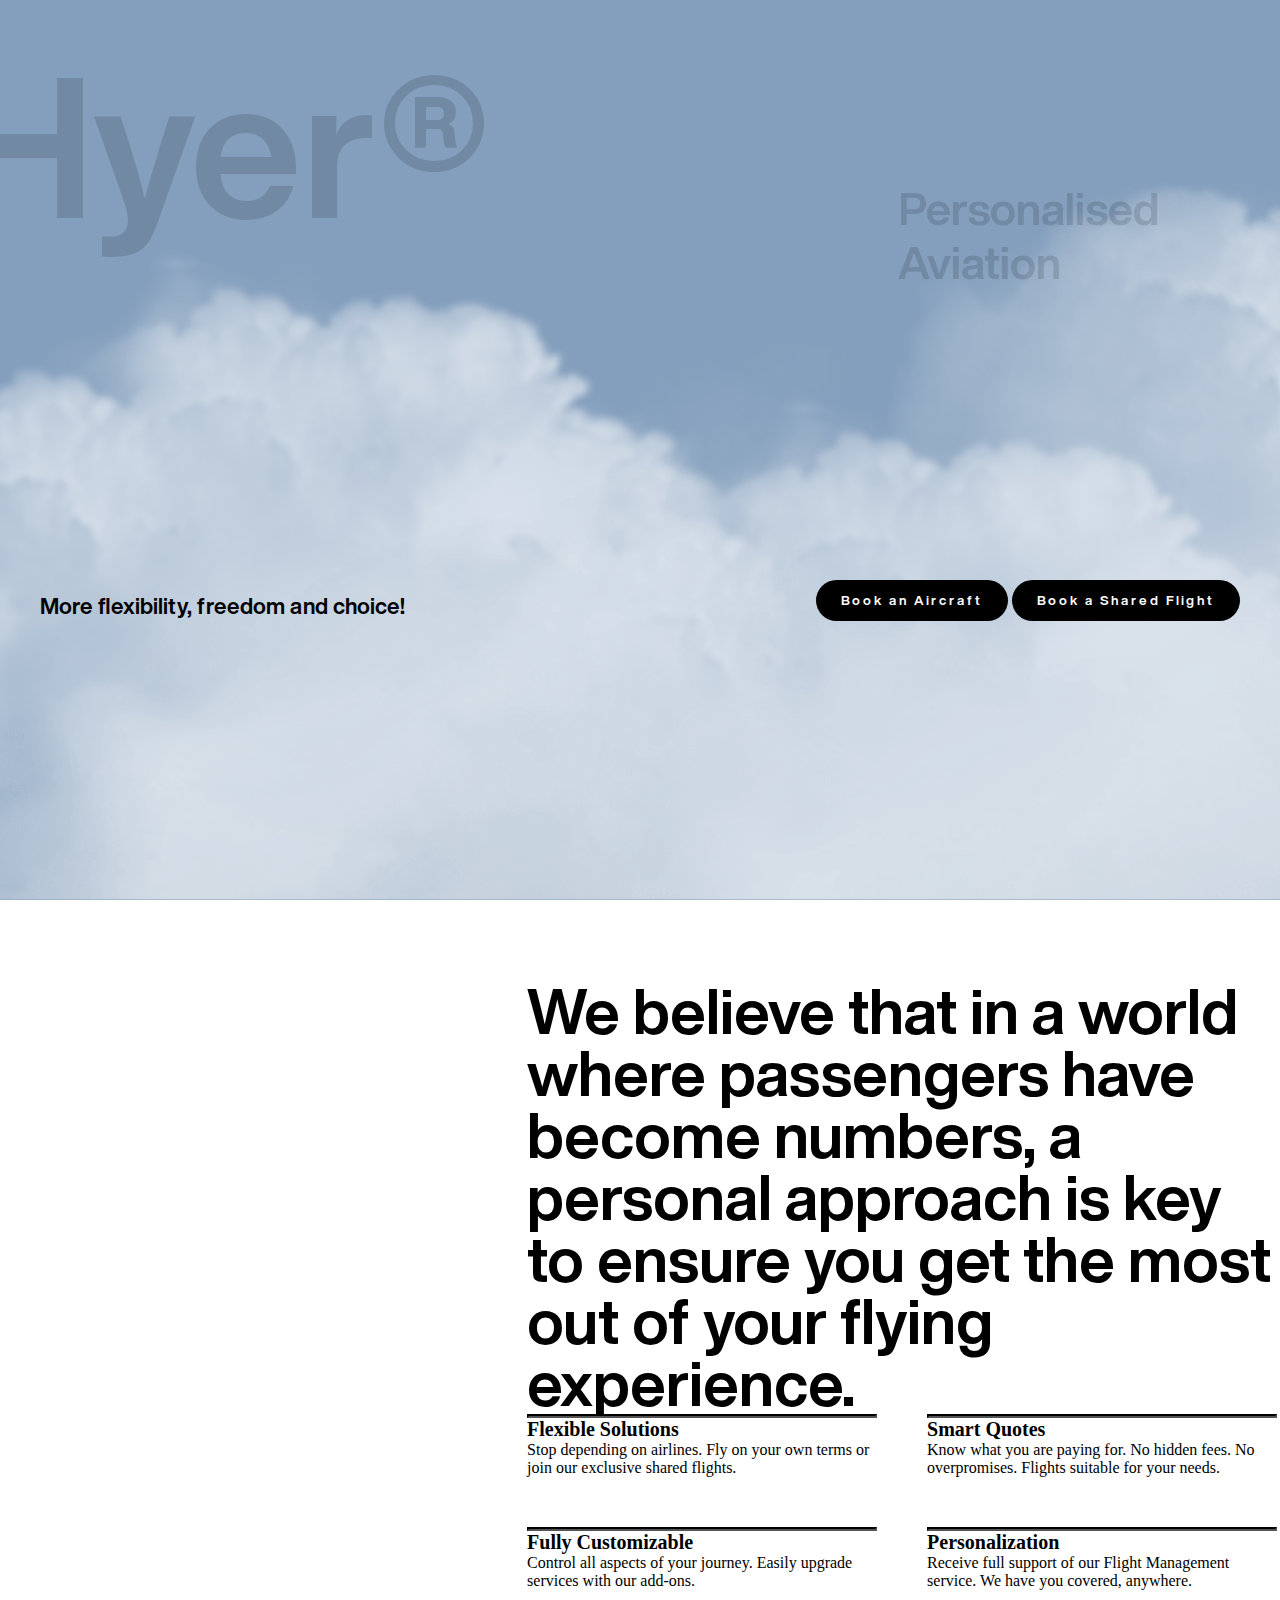
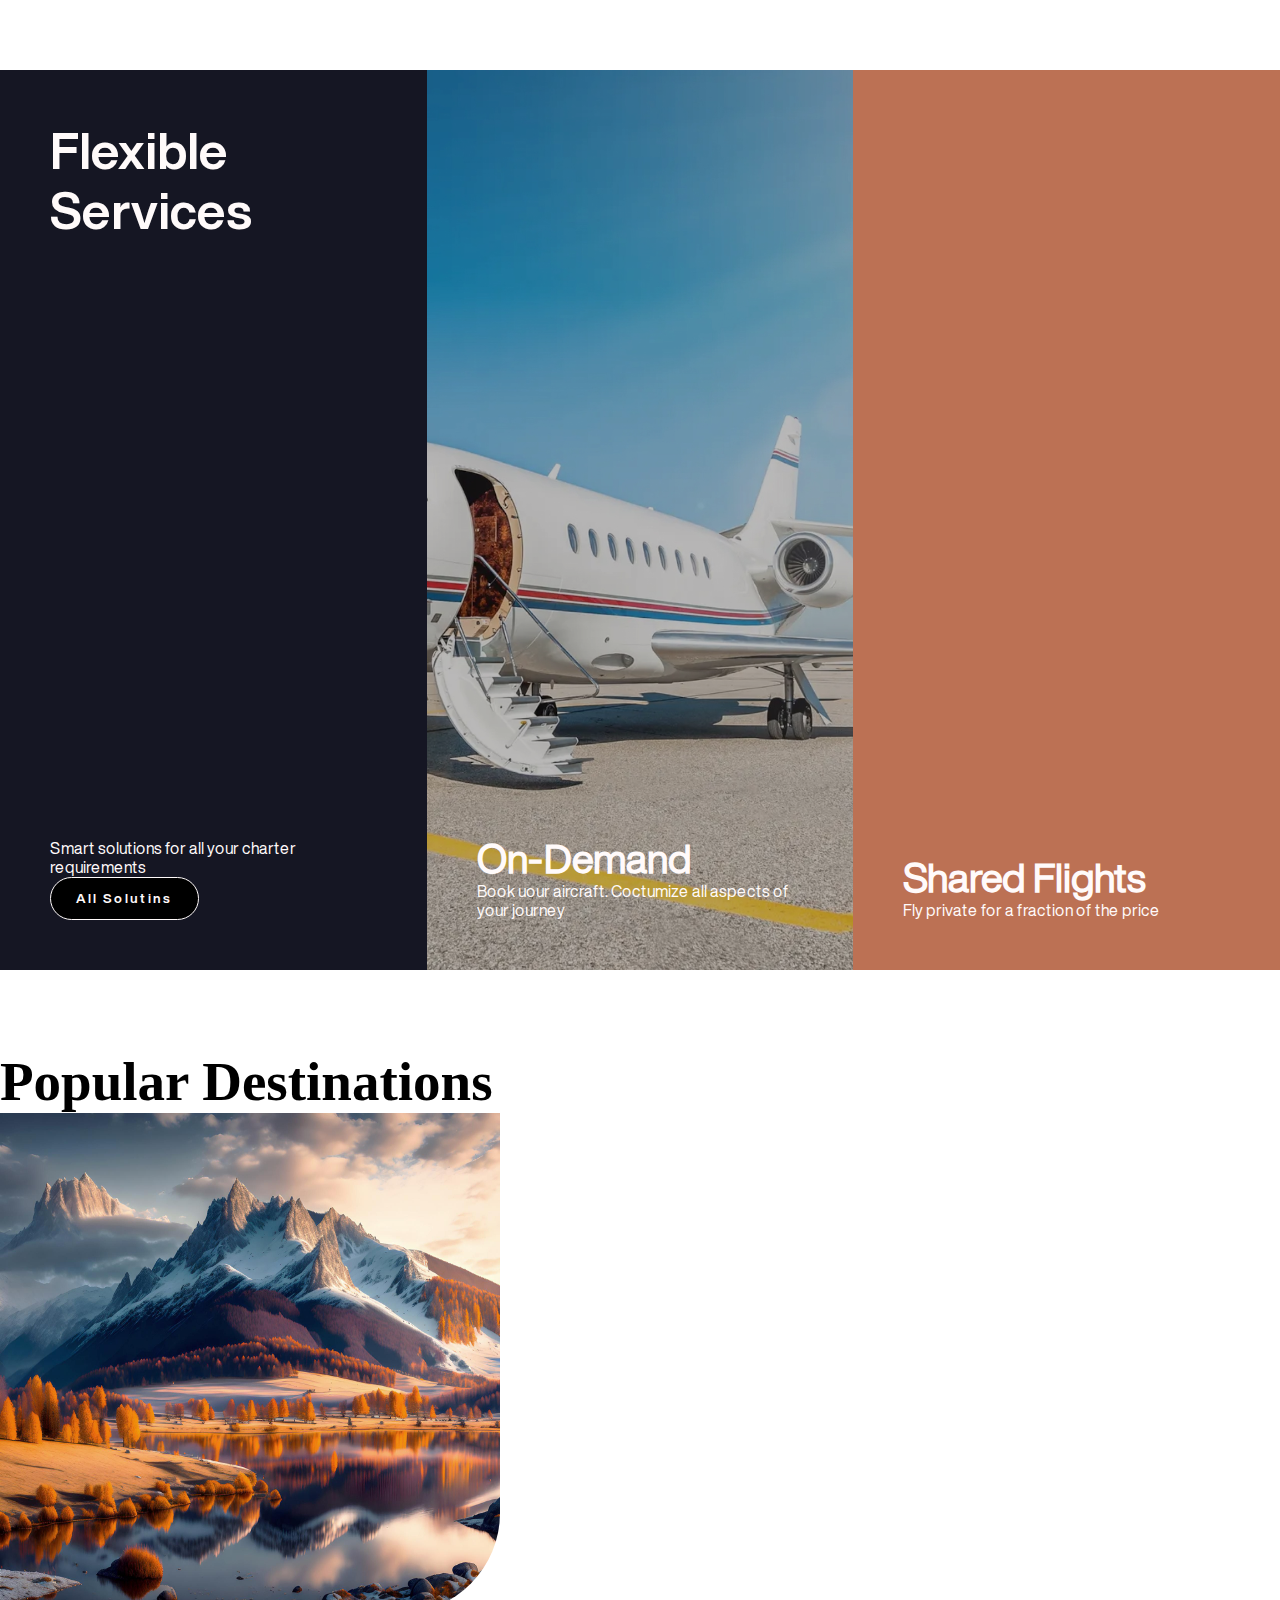
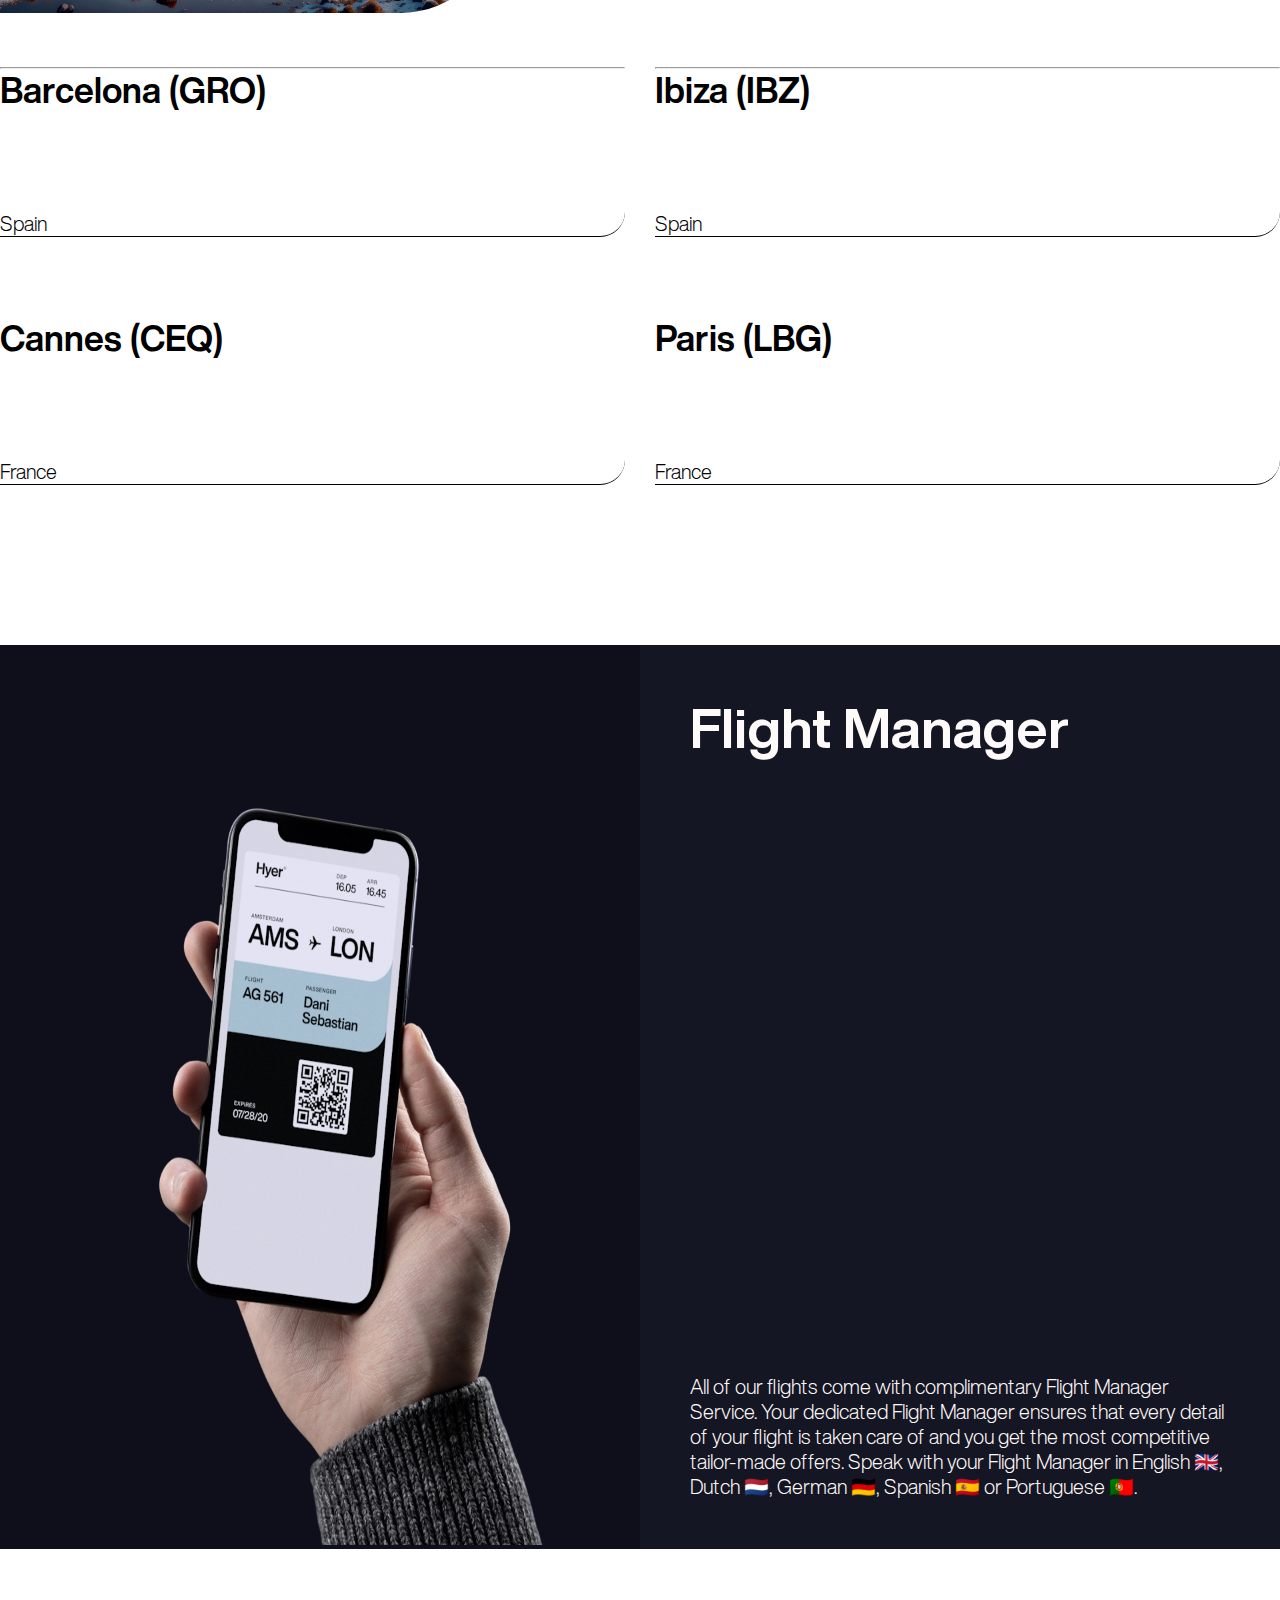
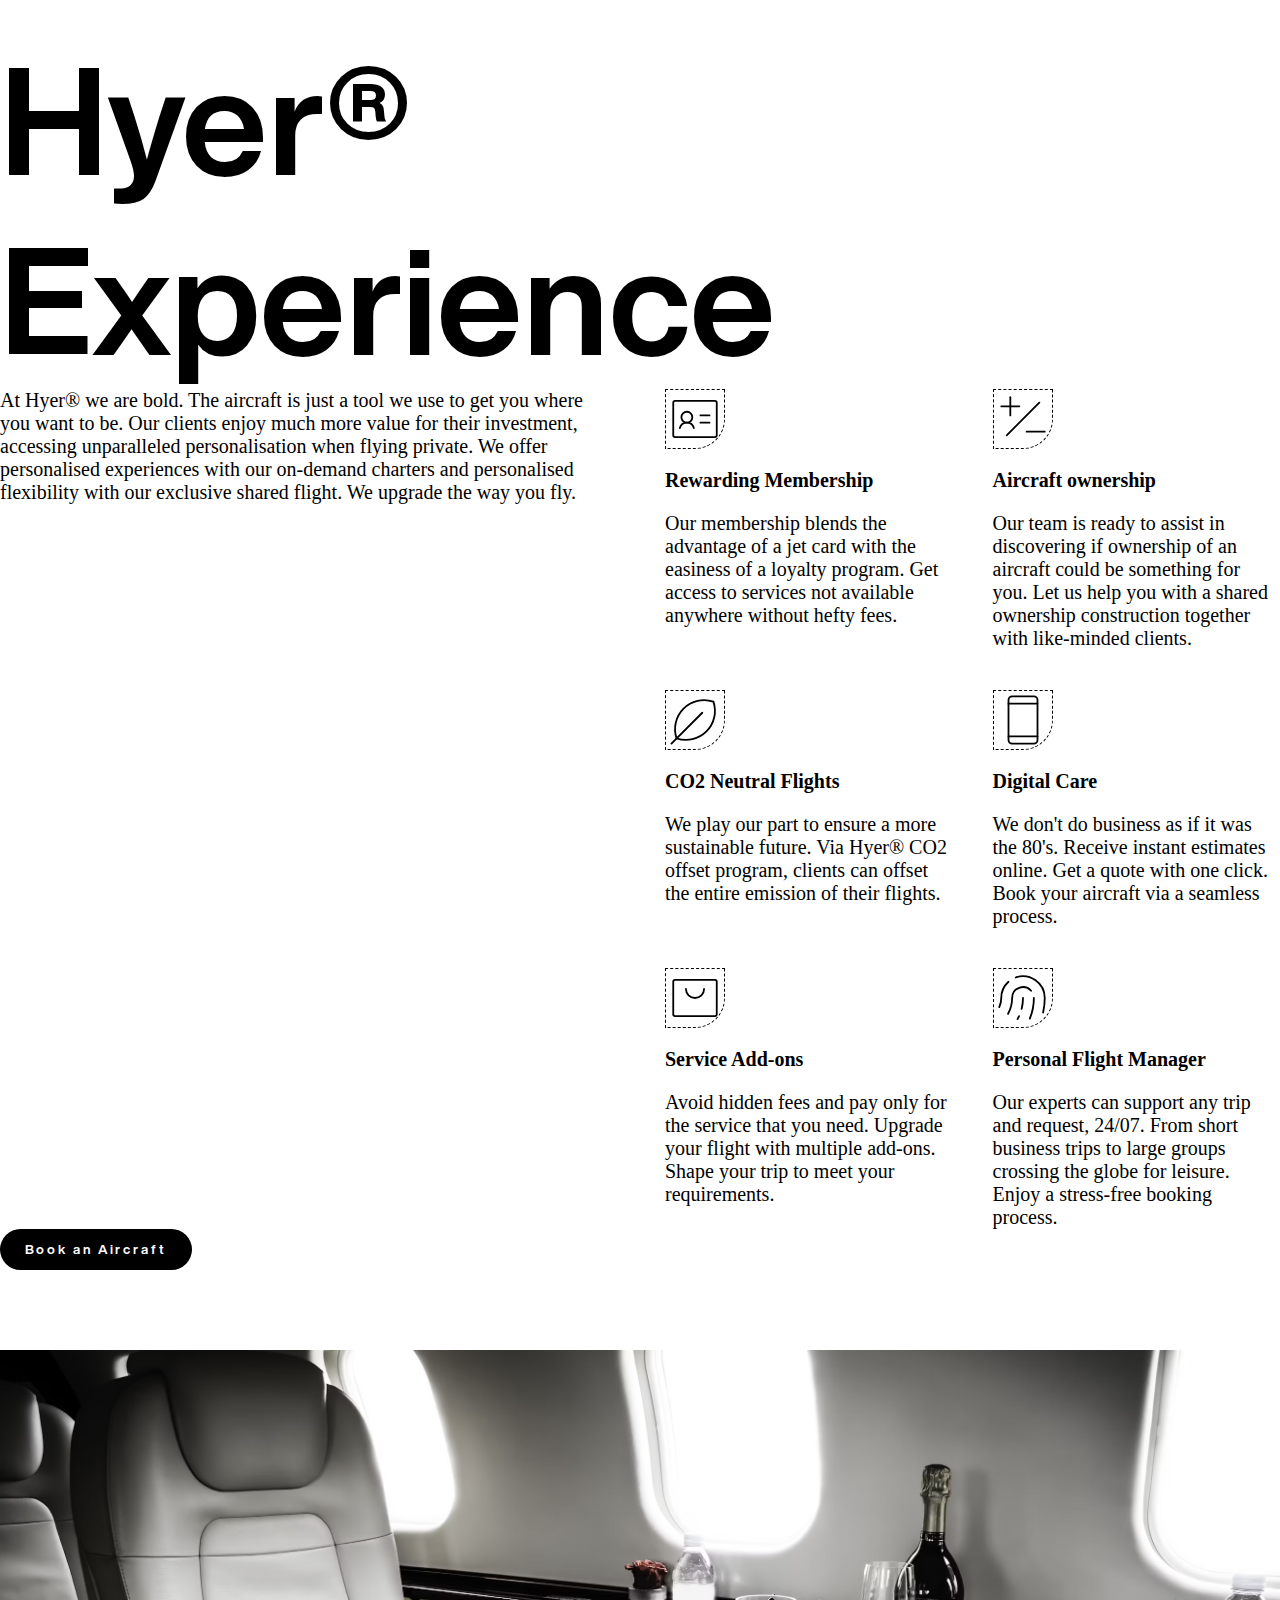
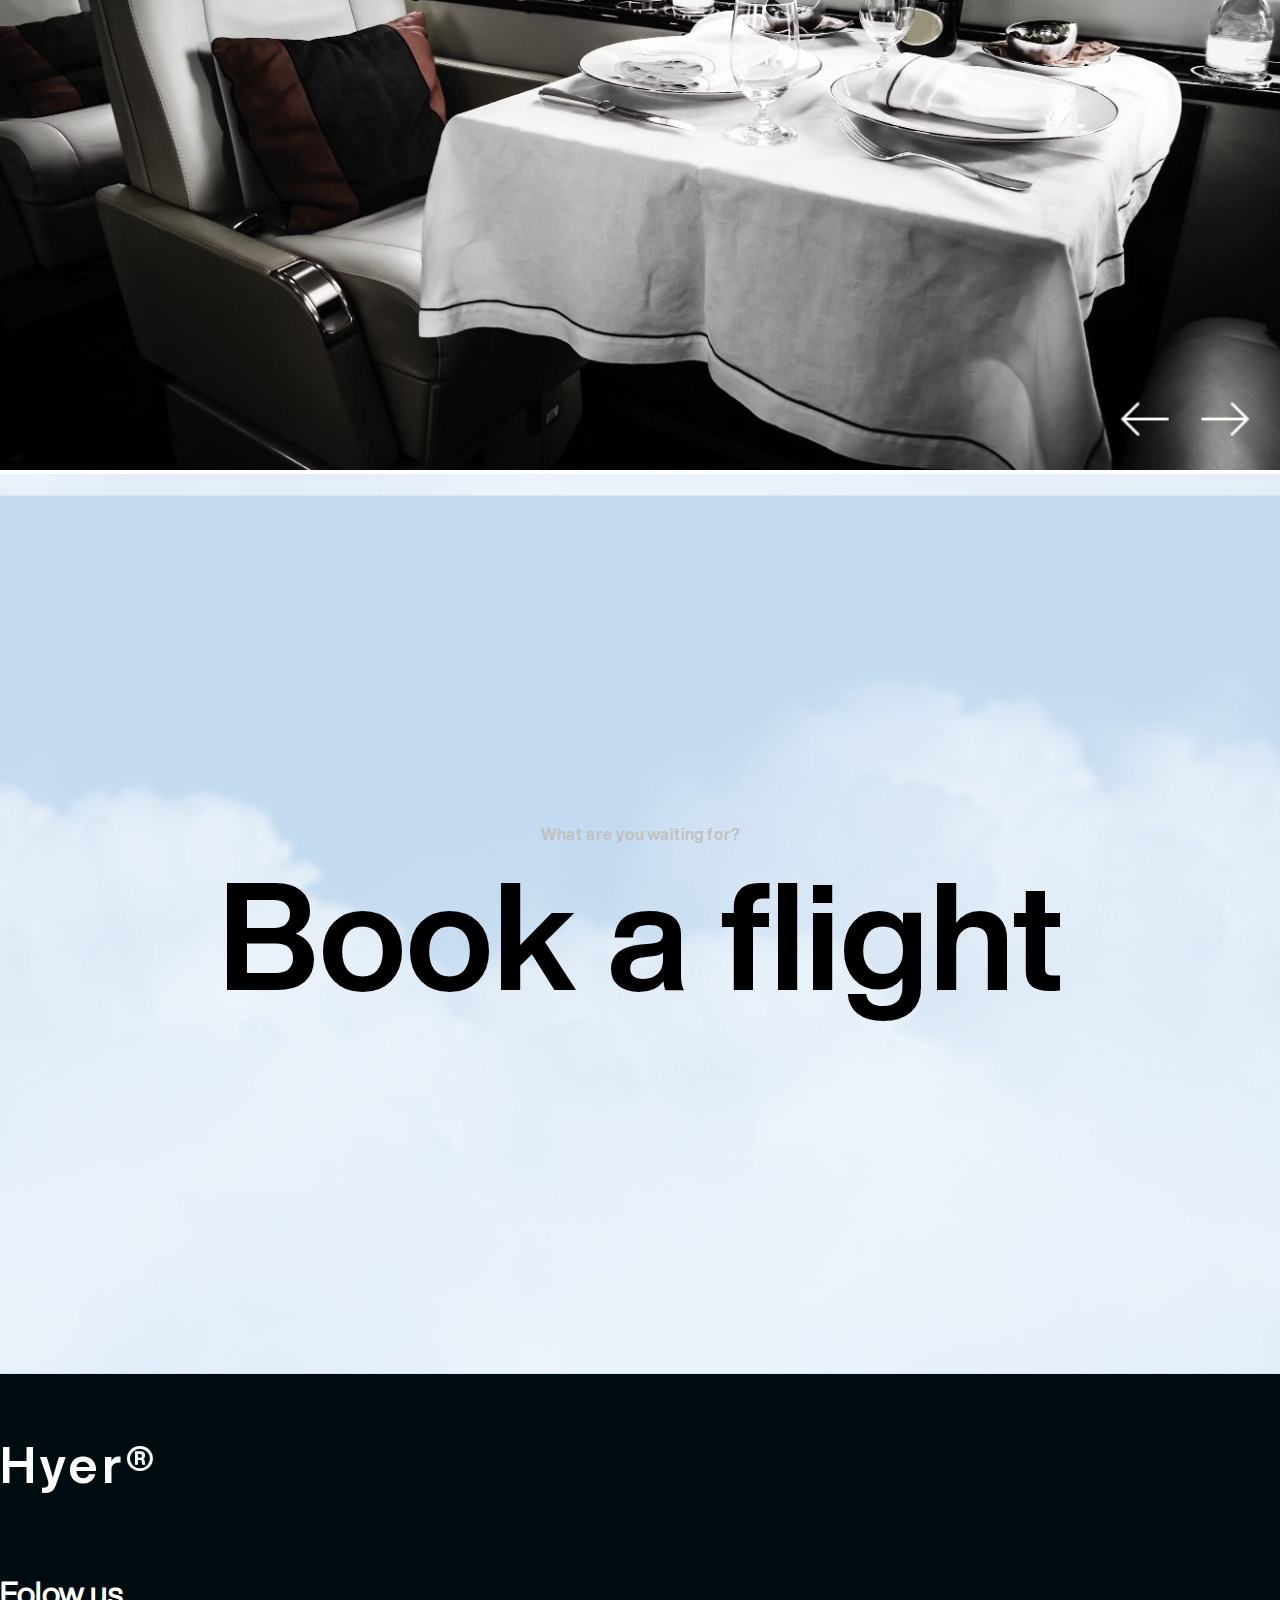
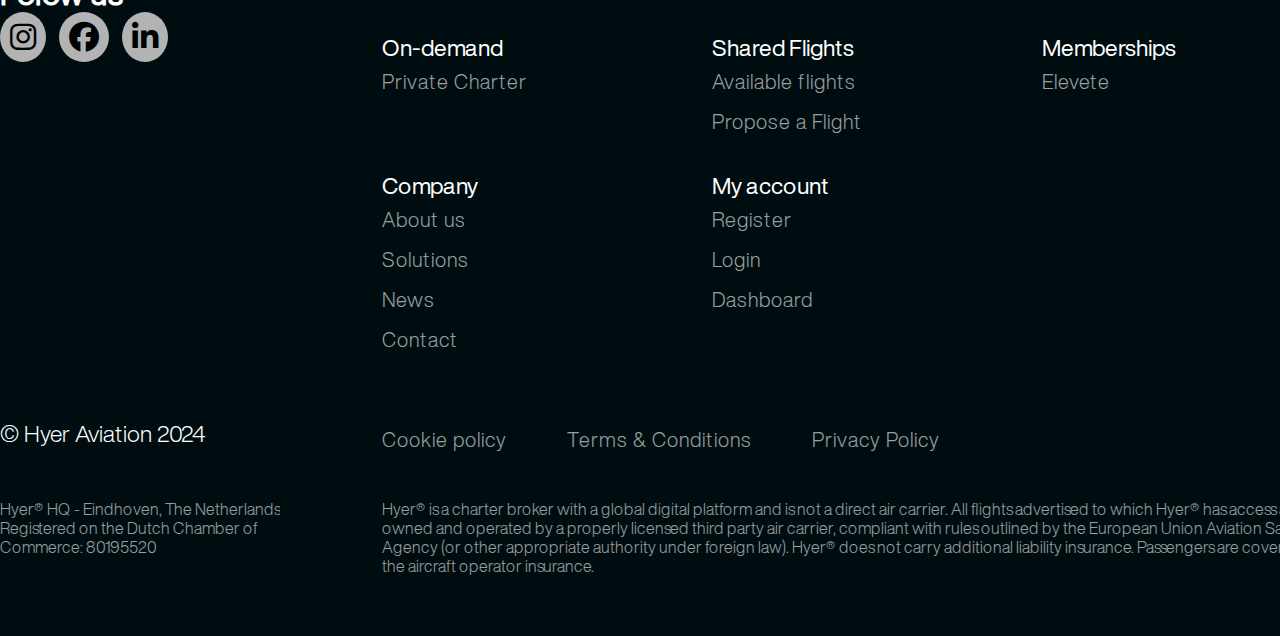
==== commit 6102c4e9: "t" ====
--- a/index.html
+++ b/index.html
@@ -16,84 +16,86 @@
 </head>
 
 <header class="header">
-	<div class="header__cloud">
-		<img class="header__cloud_img" src="img/cloud.png" alt="">
-	</div>
-	<nav class="nav">
-		<div class="nav__logo">
-			<p>
-				Hyer®
-			</p>
-		</div>
-		<div class="nav__menu">
-			<ul class="nav__menu--list">
-				<li><a class="nav__menu--link" href="#">Solution</a></li>
-				<li><a class="nav__menu--link" href="#">About us</a></li>
-				<li><a class="nav__menu--link" href="#">Contact</a></li>
-			</ul>
-			<div class="nav__menu--desc">
-				<p>Personalised <br> Aviation </p>
-			</div>
-		</div>
-		<div class="nav__burger">
-			<div class="nav__burger--button1"><i class="fa-solid fa-plane-up"></i></div>
-			<div class="nav__burger--button2"><i class="fa-solid fa-bars"></i></div>
-		</div>
-		<div class="nav__hidenmenu">
-			<div class="nav__hidenmenu--buttons">
-				<div class="nav__hidenmenu--button nav__hidenmenu--button_1">Login</div>
-				<div class="nav__hidenmenu--button nav__hidenmenu--button_2">Register</div>
-				<div class="nav__hidenmenu--button_close nav__burger--button2">&times;</div>
-			</div>
-			<div class="nav__hidenmenu--items px-5 py-5">
-				<div class="nav__hidenmenu--item nav__hidenmenu--item_1">
-					<p>
-						<b class="nav__hidenmenu--title">On Demand</b> <br>
-						<a href="#" class="nav__hidenmenu--link">Private charter</a>
-					</p>
-				</div>
-				<div class="nav__hidenmenu--item nav__hidenmenu--item_2">
-					<p>
-						<b class="nav__hidenmenu--title">Shared flights</b> <br>
-						<a href="#" class="nav__hidenmenu--link">Available flights</a> <br>
-						<a href="#" class="nav__hidenmenu--link">Propose a flight</a> <br>
-					</p>
-				</div>
-
-				<div class="nav__hidenmenu--item nav__hidenmenu--item_3">
-					<p>
-						<b class="nav__hidenmenu--title">Memberships</b> <br>
-						<a href="#" class="nav__hidenmenu--link">Elevate</a><br>
-						<a href="#" class="nav__hidenmenu--link">Hyer® Altitude Coming soon</a><br>
-					</p>
-				</div>
-				<div class="nav__hidenmenu--item nav__hidenmenu--item_4">
-					<p>
-						<b class="nav__hidenmenu--title">Company</b> <br>
-						<a href="#" class="nav__hidenmenu--link">About us</a><br>
-						<a href="#" class="nav__hidenmenu--link">Solutin</a><br>
-						<a href="#" class="nav__hidenmenu--link">News</a><br>
-						<a href="#" class="nav__hidenmenu--link">Contact</a>
-					</p>
-				</div>
-			</div>
-		</div>
-	</nav>
-	<div class="sectionhero">
-		<div class="sectionhero__img">
-			<img class="sectionhero__img_img" src="img/airplane.png" alt="">
-		</div>
-		<div class="sectionhero__body">
-			<div class="sectionhero__desc">
-				More flexibility, freedom and choice!
-			</div>
-			<div class="sectionhero__buttons">
-				<button type="submit">Book an Aircraft</button>
-				<button type="submit">Book a Shared Flight</button>
-			</div>
-		</div>
-	</div>
-
+	<div class="header__container">
+		<!-- <div class="header__cloud">
+			<img class="header__cloud_img" src="img/cloud.png" alt="">
+		</div> -->
+		<nav class="nav">
+			<div class="nav__logo">
+				<p>
+					Hyer®
+				</p>
+			</div>
+			<div class="nav__menu">
+				<ul class="nav__menu--list">
+					<li><a class="nav__menu--link" href="#">Solution</a></li>
+					<li><a class="nav__menu--link" href="#">About us</a></li>
+					<li><a class="nav__menu--link" href="#">Contact</a></li>
+				</ul>
+				<div class="nav__menu--desc">
+					<p>Personalised <br> Aviation </p>
+				</div>
+			</div>
+			<div class="nav__burger">
+				<div class="nav__burger--button1"><i class="fa-solid fa-plane-up"></i></div>
+				<div class="nav__burger--button2"><i class="fa-solid fa-bars"></i></div>
+			</div>
+			<div class="nav__hidenmenu">
+				<div class="nav__hidenmenu--buttons">
+					<div class="nav__hidenmenu--button nav__hidenmenu--button_1">Login</div>
+					<div class="nav__hidenmenu--button nav__hidenmenu--button_2">Register</div>
+					<div class="nav__hidenmenu--button_close nav__burger--button2">&times;</div>
+				</div>
+				<div class="nav__hidenmenu--items px-5 py-5">
+					<div class="nav__hidenmenu--item nav__hidenmenu--item_1">
+						<p>
+							<b class="nav__hidenmenu--title">On Demand</b> <br>
+							<a href="#" class="nav__hidenmenu--link">Private charter</a>
+						</p>
+					</div>
+					<div class="nav__hidenmenu--item nav__hidenmenu--item_2">
+						<p>
+							<b class="nav__hidenmenu--title">Shared flights</b> <br>
+							<a href="#" class="nav__hidenmenu--link">Available flights</a> <br>
+							<a href="#" class="nav__hidenmenu--link">Propose a flight</a> <br>
+						</p>
+					</div>
+
+					<div class="nav__hidenmenu--item nav__hidenmenu--item_3">
+						<p>
+							<b class="nav__hidenmenu--title">Memberships</b> <br>
+							<a href="#" class="nav__hidenmenu--link">Elevate</a><br>
+							<a href="#" class="nav__hidenmenu--link">Hyer® Altitude Coming soon</a><br>
+						</p>
+					</div>
+					<div class="nav__hidenmenu--item nav__hidenmenu--item_4">
+						<p>
+							<b class="nav__hidenmenu--title">Company</b> <br>
+							<a href="#" class="nav__hidenmenu--link">About us</a><br>
+							<a href="#" class="nav__hidenmenu--link">Solutin</a><br>
+							<a href="#" class="nav__hidenmenu--link">News</a><br>
+							<a href="#" class="nav__hidenmenu--link">Contact</a>
+						</p>
+					</div>
+				</div>
+			</div>
+		</nav>
+		<div class="sectionhero">
+			<div class="sectionhero__img">
+				<img class="sectionhero__img_img" src="img/airplane.png" alt="">
+			</div>
+			<div class="sectionhero__body">
+				<div class="sectionhero__desc">
+					More flexibility, freedom and choice!
+				</div>
+				<div class="sectionhero__buttons">
+					<button type="submit">Book an Aircraft</button>
+					<button type="submit">Book a Shared Flight</button>
+				</div>
+			</div>
+		</div>
+
+	</div>
 	</div>
 </header>
 <main>
@@ -145,8 +147,10 @@
 			</form>
 			<button class="login__input--button">Sign in</button> <br>
 		</div>
-		<a href="#login" class="lost-password"><span>Lost password</span> Reset</a>
-		<a href="#login" class="notready-register"><span>Don't have an account yet?</span> Register</a>
+		<div class="login__footer">
+			<a href="#login" class="lost-password"><span>Lost password</span> Reset</a>
+			<a href="#login" class="notready-register"><span>Don't have an account yet?</span> Register</a>
+		</div>
 	</div>
 	<!-- !!!!register!!!! -->
 	<div class="register ">
@@ -205,11 +209,13 @@
 				</div>
 			</form>
 		</div>
-		<a href="#login" class="allready-sign"><span>Already have an account?</span> Sign in</a>
+		<div class="register__footer">
+			<a href="#login" class="allready-sign"><span>Already have an account?</span> Sign in</a>
+		</div>
 	</div>
 
 	<!-- !!!!!section-1!!!!! -->
-	<div class="wrapper container">
+	<div class="wrapper ">
 		<div class="section-1">
 			<div class="section-1Left"></div>
 			<div class="section-1Right">
@@ -287,7 +293,7 @@
 		</div>
 	</div>
 	<!-- !!!!!!section-3!!!!!!! -->
-	<div class="section-3 container">
+	<div class="section-3 ">
 		<h3 class="section-3__header">
 			Popular Destinations
 		</h3>
@@ -350,7 +356,7 @@
 		</div>
 	</div>
 	<!-- !!!section-5!!!! -->
-	<div class="section-5 container">
+	<div class="section-5 ">
 		<h1 class="section-5__header">
 			Hyer® <br> Experience
 		</h1>
@@ -367,8 +373,8 @@
 			</div>
 			<div class="section-5__right">
 				<div class="section-5__right--item">
-					<svg xmlns="http://www.w3.org/2000/svg" width="1em" height="1em" fill="currentColor"
-						viewBox="0 0 256 256" class="IconItem_icon__cHlgr">
+					<svg xmlns="http://www.w3.org/2000/svg" width="1em" height="1em" fill="currentColor" viewBox="0 0 256 256"
+						class="IconItem_icon__cHlgr">
 						<rect width="256" height="256" fill="none"></rect>
 						<line x1="152" y1="112" x2="192" y2="112" fill="none" stroke="currentColor" stroke-linecap="round"
 							stroke-linejoin="round" stroke-width="8"></line>
@@ -376,8 +382,8 @@
 							stroke-linejoin="round" stroke-width="8"></line>
 						<circle cx="92.10043" cy="120" r="24" fill="none" stroke="currentColor" stroke-linecap="round"
 							stroke-linejoin="round" stroke-width="8"></circle>
-						<path d="M61.10869,167.99952a32.01032,32.01032,0,0,1,61.98292-.00215" fill="none"
-							stroke="currentColor" stroke-linecap="round" stroke-linejoin="round" stroke-width="8"></path>
+						<path d="M61.10869,167.99952a32.01032,32.01032,0,0,1,61.98292-.00215" fill="none" stroke="currentColor"
+							stroke-linecap="round" stroke-linejoin="round" stroke-width="8"></path>
 						<rect x="32" y="48.00005" width="192" height="160" rx="8" stroke-width="8" stroke="currentColor"
 							stroke-linecap="round" stroke-linejoin="round" fill="none"></rect>
 					</svg>
@@ -389,8 +395,8 @@
 					</p>
 				</div>
 				<div class="section-5__right--item">
-					<svg xmlns="http://www.w3.org/2000/svg" width="1em" height="1em" fill="currentColor"
-						viewBox="0 0 256 256" class="IconItem_icon__cHlgr">
+					<svg xmlns="http://www.w3.org/2000/svg" width="1em" height="1em" fill="currentColor" viewBox="0 0 256 256"
+						class="IconItem_icon__cHlgr">
 						<rect width="256" height="256" fill="none"></rect>
 						<line x1="200" y1="56" x2="56" y2="200" fill="none" stroke="currentColor" stroke-linecap="round"
 							stroke-linejoin="round" stroke-width="8"></line>
@@ -409,13 +415,12 @@
 					</p>
 				</div>
 				<div class="section-5__right--item">
-					<svg xmlns="http://www.w3.org/2000/svg" width="1em" height="1em" fill="currentColor"
-						viewBox="0 0 256 256" class="IconItem_icon__cHlgr">
+					<svg xmlns="http://www.w3.org/2000/svg" width="1em" height="1em" fill="currentColor" viewBox="0 0 256 256"
+						class="IconItem_icon__cHlgr">
 						<rect width="256" height="256" fill="none"></rect>
 						<line x1="160" y1="96" x2="24" y2="232" fill="none" stroke="currentColor" stroke-linecap="round"
 							stroke-linejoin="round" stroke-width="8"></line>
-						<path
-							d="M46.783,209.217A128.08756,128.08756,0,0,1,209.217,46.783,128.08756,128.08756,0,0,1,46.783,209.217Z"
+						<path d="M46.783,209.217A128.08756,128.08756,0,0,1,209.217,46.783,128.08756,128.08756,0,0,1,46.783,209.217Z"
 							fill="none" stroke="currentColor" stroke-linecap="round" stroke-linejoin="round" stroke-width="8">
 						</path>
 					</svg>
@@ -427,8 +432,8 @@
 					</p>
 				</div>
 				<div class="section-5__right--item">
-					<svg xmlns="http://www.w3.org/2000/svg" width="1em" height="1em" fill="currentColor"
-						viewBox="0 0 256 256" class="IconItem_icon__cHlgr">
+					<svg xmlns="http://www.w3.org/2000/svg" width="1em" height="1em" fill="currentColor" viewBox="0 0 256 256"
+						class="IconItem_icon__cHlgr">
 						<rect width="256" height="256" fill="none"></rect>
 						<rect x="64" y="24" width="128" height="208" rx="16" stroke-width="8" stroke="currentColor"
 							stroke-linecap="round" stroke-linejoin="round" fill="none"></rect>
@@ -445,8 +450,8 @@
 					</p>
 				</div>
 				<div class="section-5__right--item">
-					<svg xmlns="http://www.w3.org/2000/svg" width="1em" height="1em" fill="currentColor"
-						viewBox="0 0 256 256" class="IconItem_icon__cHlgr">
+					<svg xmlns="http://www.w3.org/2000/svg" width="1em" height="1em" fill="currentColor" viewBox="0 0 256 256"
+						class="IconItem_icon__cHlgr">
 						<rect width="256" height="256" fill="none"></rect>
 						<rect x="32" y="48" width="192" height="160" rx="8" stroke-width="8" stroke="currentColor"
 							stroke-linecap="round" stroke-linejoin="round" fill="none"></rect>
@@ -461,27 +466,24 @@
 					</p>
 				</div>
 				<div class="section-5__right--item">
-					<svg xmlns="http://www.w3.org/2000/svg" width="1em" height="1em" fill="currentColor"
-						viewBox="0 0 256 256" class="IconItem_icon__cHlgr">
+					<svg xmlns="http://www.w3.org/2000/svg" width="1em" height="1em" fill="currentColor" viewBox="0 0 256 256"
+						class="IconItem_icon__cHlgr">
 						<rect width="256" height="256" fill="none"></rect>
 						<path d="M176,128.009a239.296,239.296,0,0,1-17.934,91.1974" fill="none" stroke="currentColor"
 							stroke-linecap="round" stroke-linejoin="round" stroke-width="8"></path>
-						<path
-							d="M163.775,96.006A48.00042,48.00042,0,0,0,80,128.009a143.35045,143.35045,0,0,1-17.98008,69.73221"
+						<path d="M163.775,96.006A48.00042,48.00042,0,0,0,80,128.009a143.35045,143.35045,0,0,1-17.98008,69.73221"
 							fill="none" stroke="currentColor" stroke-linecap="round" stroke-linejoin="round" stroke-width="8">
 						</path>
-						<path
-							d="M95.99938,37.47183A96.06708,96.06708,0,0,1,224,128.009a288.94528,288.94528,0,0,1-7.13641,63.99948"
+						<path d="M95.99938,37.47183A96.06708,96.06708,0,0,1,224,128.009a288.94528,288.94528,0,0,1-7.13641,63.99948"
 							fill="none" stroke="currentColor" stroke-linecap="round" stroke-linejoin="round" stroke-width="8">
 						</path>
-						<path
-							d="M23.29531,168.00907A95.64559,95.64559,0,0,0,32,128.009,95.76081,95.76081,0,0,1,63.99975,56.45385"
+						<path d="M23.29531,168.00907A95.64559,95.64559,0,0,0,32,128.009,95.76081,95.76081,0,0,1,63.99975,56.45385"
 							fill="none" stroke="currentColor" stroke-linecap="round" stroke-linejoin="round" stroke-width="8">
 						</path>
 						<path d="M110.57869,208.009q-3.04225,6.62844-6.56532,12.97841" fill="none" stroke="currentColor"
 							stroke-linecap="round" stroke-linejoin="round" stroke-width="8"></path>
-						<path d="M127.98828,128.00842a192.34737,192.34737,0,0,1-6.0489,48.00023" fill="none"
-							stroke="currentColor" stroke-linecap="round" stroke-linejoin="round" stroke-width="8"></path>
+						<path d="M127.98828,128.00842a192.34737,192.34737,0,0,1-6.0489,48.00023" fill="none" stroke="currentColor"
+							stroke-linecap="round" stroke-linejoin="round" stroke-width="8"></path>
 					</svg>
 					<p class="section-5__right--title">Personal Flight Manager</p>
 					<p class="section-5__right--desc">
@@ -496,7 +498,7 @@
 	</div>
 	<!-- !!!!section-6!!!! -->
 	<div class="section-6 ">
-		<div class="section-6slider container">
+		<div class="section-6slider ">
 			<div class="section-6slider__item">
 				<img src="img/1629201451-luxury-business-jet-cabin.jpg" alt="">
 			</div>
@@ -518,74 +520,78 @@
 		</div>
 	</div>
 	<!-- !!!!!fooooter!!!!!! -->
-	<footer class="">
-		<div class="wrapper container">
-			<h1 class="footer__header">
-				Hyer®
-			</h1>
-			<div class="footer__links">
-				<div class="footer__links--folow">
-					<h1>Folow us</h1>
-					<a href="#" class="footer__follow--link"><i class="fa-brands fa-instagram"></i></a>
-					<a href="#" class="footer__follow--link"><i class="fa-brands fa-facebook"></i></a>
-					<a href="#" class="footer__follow--link"><i class="fa-brands fa-linkedin-in"></i></a>
-				</div>
-				<ul class="footer__navList list-unstyled">
-					<li class="footer__list">
-						<span class="footer__list--title">On-demand</span>
-						<a href="#" class="footer__list--link">Private Charter</a>
-					</li>
-					<li class="footer__list">
-						<span class="footer__list--title">Shared Flights</span>
-						<a href="#" class="footer__list--link">Available flights</a>
-						<a href="#" class="footer__list--link">Propose a Flight</a>
-					</li>
-					<li class="footer__list">
-						<span class="footer__list--title">Memberships</span>
-						<a href="#" class="footer__list--link">Elevete</a>
-					</li>
-					<li class="footer__list">
-						<span class="footer__list--title">Company</span>
-						<a href="#" class="footer__list--link">About us</a>
-						<a href="#" class="footer__list--link">Solutions</a>
-						<a href="#" class="footer__list--link">News</a>
-						<a href="#" class="footer__list--link">Contact</a>
-					</li>
-					<li class="footer__list">
-						<span class="footer__list--title">My account</span>
-						<a href="#" class="footer__list--link">Register</a>
-						<a href="#" class="footer__list--link">Login</a>
-						<a href="#" class="footer__list--link">Dashboard</a>
-					</li>
-				</ul>
-			</div>
-			<div class="footer__bottom">
-				<div class="footer__bottomTitle">© Hyer Aviation 2024</div>
-				<div class="footer__bottomNav">
-					<a href="#">Cookie policy</a>
-					<a href="#">Terms & Conditions</a>
-					<a href="#">Privacy Policy</a>
-				</div>
-				<div class="footer__bottomDesc">
-					<span>Hyer® HQ - Eindhoven, The Netherlands</span>
-					Registered on the Dutch Chamber of Commerce: 80195520
-				</div>
-				<div class="footer__bottomDesc">
-					Hyer® is a charter broker with a global digital platform and is not a direct air carrier. All flights
-					advertised to which Hyer® has access are owned and operated by a properly licensed third party air
-					carrier,
-					compliant with rules outlined by the European Union Aviation Safety Agency (or other appropriate
-					authority
-					under foreign law). Hyer® does not carry additional liability insurance. Passengers are covered by the
-					aircraft operator insurance.
-				</div>
-			</div>
-		</div>
-	</footer>
 </main>
+<footer class="">
+	<div class="wrapper ">
+		<h1 class="footer__header">
+			Hyer®
+		</h1>
+		<div class="footer__links">
+			<div class="footer__links--folow">
+				<h1>Folow us</h1>
+				<a href="#" class="footer__follow--link"><i class="fa-brands fa-instagram"></i></a>
+				<a href="#" class="footer__follow--link"><i class="fa-brands fa-facebook"></i></a>
+				<a href="#" class="footer__follow--link"><i class="fa-brands fa-linkedin-in"></i></a>
+			</div>
+			<ul class="footer__navList list-unstyled">
+				<li class="footer__list">
+					<span class="footer__list--title">On-demand</span>
+					<a href="#" class="footer__list--link">Private Charter</a>
+				</li>
+				<li class="footer__list">
+					<span class="footer__list--title">Shared Flights</span>
+					<a href="#" class="footer__list--link">Available flights</a>
+					<a href="#" class="footer__list--link">Propose a Flight</a>
+				</li>
+				<li class="footer__list">
+					<span class="footer__list--title">Memberships</span>
+					<a href="#" class="footer__list--link">Elevete</a>
+				</li>
+				<li class="footer__list">
+					<span class="footer__list--title">Company</span>
+					<a href="#" class="footer__list--link">About us</a>
+					<a href="#" class="footer__list--link">Solutions</a>
+					<a href="#" class="footer__list--link">News</a>
+					<a href="#" class="footer__list--link">Contact</a>
+				</li>
+				<li class="footer__list">
+					<span class="footer__list--title">My account</span>
+					<a href="#" class="footer__list--link">Register</a>
+					<a href="#" class="footer__list--link">Login</a>
+					<a href="#" class="footer__list--link">Dashboard</a>
+				</li>
+			</ul>
+		</div>
+		<div class="footer__bottom">
+			<div class="footer__bottomTitle">© Hyer Aviation 2024</div>
+			<div class="footer__bottomNav">
+				<a href="#">Cookie policy</a>
+				<a href="#">Terms & Conditions</a>
+				<a href="#">Privacy Policy</a>
+			</div>
+			<div class="footer__bottomDesc">
+				<span>Hyer® HQ - Eindhoven, The Netherlands</span>
+				Registered on the Dutch Chamber of Commerce: 80195520
+			</div>
+			<div class="footer__bottomDesc">
+				Hyer® is a charter broker with a global digital platform and is not a direct air carrier. All flights
+				advertised to which Hyer® has access are owned and operated by a properly licensed third party air
+				carrier,
+				compliant with rules outlined by the European Union Aviation Safety Agency (or other appropriate
+				authority
+				under foreign law). Hyer® does not carry additional liability insurance. Passengers are covered by the
+				aircraft operator insurance.
+			</div>
+		</div>
+	</div>
+</footer>
 <script src="https://ajax.googleapis.com/ajax/libs/jquery/3.7.1/jquery.min.js"></script>
 <script src="js/slick.min.js"></script>
 <script src="js/main.js"></script>
+<!-- //GSAP -->
+<script src="https://cdn.jsdelivr.net/npm/gsap@3.12.5/dist/gsap.min.js"></script>
+<script src="https://cdn.jsdelivr.net/npm/gsap@3.12.5/dist/ScrollTrigger.min.js"></script>
+<script src="js/animationGsap.js"></script>
 </body>
 
 </html>--- a/css/main.min.css
+++ b/css/main.min.css
@@ -1 +1,1866 @@
-*,*::before,*::after{padding:0;margin:0;box-sizing:border-box;outline:none}body{overflow-x:hidden}html,body,main{background:#fff}.section-5__button,.section-2Left__button,.login .login__input--button,.forget-password .forget__input--button,.register .register__form .register__input--button,.sectionhero__buttons button,.nav__hidenmenu--button_close,.nav__hidenmenu--button_2,.nav__hidenmenu--button_1{padding:12px 25px;border-radius:50px;border:none;color:snow;background-color:#000;font-family:helveticaBold;letter-spacing:2px;cursor:pointer}.section-5__button:hover,.section-2Left__button:hover,.login .login__input--button:hover,.forget-password .forget__input--button:hover,.register .register__form .register__input--button:hover,.sectionhero__buttons button:hover,.nav__hidenmenu--button_close:hover,.nav__hidenmenu--button_2:hover,.nav__hidenmenu--button_1:hover{opacity:.8}@media(max-width: 500px){.section-5__button,.section-2Left__button,.login .login__input--button,.forget-password .forget__input--button,.register .register__form .register__input--button,.sectionhero__buttons button,.nav__hidenmenu--button_close,.nav__hidenmenu--button_2,.nav__hidenmenu--button_1{padding:10px 15px}}.section-6desc__link,.nav__hidenmenu--link{text-decoration:none;position:relative}.section-6desc__link:hover::after,.nav__hidenmenu--link:hover::after{width:100%}.section-6desc__link::after,.nav__hidenmenu--link::after{width:0;content:"";position:absolute;bottom:0;left:0;height:1px;background-color:#000;transition:.3s}@keyframes heroAirplane{0%{transform:translateX(10px) scale(1.3) rotate(-2deg)}25%{transform:translateY(10px) translateX(30px) scale(1.4) rotate(-4deg)}50%{transform:translateY(0px) translateX(50px) scale(1.45) rotate(-8deg)}75%{transform:translateY(-10px) translateX(30px) scale(1.4) rotate(-10deg)}100%{transform:translateX(10px) scale(1.3) rotate(-5deg)}}@keyframes heroClouds{0%{transform:translateX(50px)}20%{transform:translateX(70px) translateY(20px)}30%{transform:translateX(90px) translateY(30px)}40%{transform:translateX(110px) translateY(50px)}50%{transform:translateX(90px) translateY(50px)}70%{transform:translateX(110px) translateY(40px)}80%{transform:translateX(90px) translateY(30px)}90%{transform:translateX(70px) translateY(20px)}100%{transform:translateX(50px) translateY(20px)}}:root{--index: calc(1vw + 1vh) }@font-face{font-family:helveticaBold;src:url(../fonts/HelveticaNowDisplay-Bold.woff2)}@font-face{font-family:helveticaLight;src:url(../fonts/HelveticaNowDisplay-Light.woff2)}@font-face{font-family:helveticaReg;src:url(../fonts/HelveticaNowDisplay-Regular.woff2)}.body-overflowlock{overflow:hidden}header.header{display:flex;flex-direction:column;justify-content:space-between;height:100vh;overflow:hidden;padding-inline:40px;background-blend-mode:lighten;position:relative;background:#849fbd url(../img/home-cta-clouds.png) -560px/cover no-repeat}@media(max-width: 768px){header.header{padding-inline:0}}.header>.header__cloud img{position:absolute;top:0;left:0;background-size:100px;background-position:center;z-index:5;width:100%;animation:heroClouds infinite 30s linear}nav.nav{display:flex;justify-content:space-between;flex-wrap:nowrap}.nav__logo{width:63%;font-size:calc(var(--index)*9);font-family:helveticaBold;line-height:290px;z-index:10}@media(max-width: 1024px){.nav__logo{font-size:80px;line-height:200px}}.nav__menu{width:25%;display:flex;flex-direction:column}.nav__burger,.nav__menu{display:flex;justify-content:space-between;padding-top:50px;z-index:10}.nav__menu--list{list-style:none;display:flex;gap:30px;font-size:20px;padding:0}@media(max-width: 1024px){.nav__menu--list{display:none}}.nav__menu--link{text-decoration:none;font-family:helveticaLight;color:#000;position:relative}.nav__menu--link:hover::after{width:100%}.nav__menu--link::after{width:0;content:"";position:absolute;left:0;bottom:0;height:1px;background-color:#000;transition:.3s}.nav__burger{display:flex;font-size:20px;gap:15px}@media(max-width: 768px){.nav__burger{flex-direction:column;gap:8px;justify-content:start}}.fa-solid{background-color:#000;color:snow;padding:15px;border-radius:50%;transition:.4s}.fa-solid:hover{opacity:.7}.fa-plane-up{background-color:#000;color:snow;padding:15px;border-radius:50%;transition:.4s}.fa-plane-up:hover{opacity:.7}.nav__menu--desc{font-size:45px;font-family:helveticaBold}@media(max-width: 768px){.nav__menu--desc{display:none}}.nav__hidenmenu{position:absolute;top:0;right:-150%;height:100vh;padding-inline:40px;padding-block:40px;z-index:1000;width:100%;background:#fff;transition:.6s;overflow-y:scroll}@media(max-width: 768px){.nav__hidenmenu{padding-inline:0px}}.show-menu{position:absolute;right:0;transition:1s}.nav__hidenmenu--buttons{display:flex;gap:10px;justify-content:end}.nav__hidenmenu--button_1{line-height:35px}.nav__hidenmenu--button_2{line-height:35px}.nav__hidenmenu--button_close{margin-left:50px;font-size:20px}@media(max-width: 400px){.nav__hidenmenu--button_close{margin-left:20px}}.nav__hidenmenu--items{display:grid;grid-template-columns:repeat(2, 1fr)}@media(max-width: 1024px){.nav__hidenmenu--items{grid-template-columns:1fr}}.nav__hidenmenu--item{display:flex;flex-direction:column;line-height:45px}.nav__hidenmenu--title{font-size:2rem}.nav__hidenmenu--link{font-size:1.2rem;color:#000;font-family:helveticaLight}.sectionhero{height:100%;display:flex}.sectionhero__img{text-align:center;overflow:hidden}.sectionhero__img img{position:absolute;top:200px;left:300px;width:700px;animation:heroAirplane 10s infinite linear;z-index:10}@media(max-width: 768px){.sectionhero__img img{width:300px}}@media(max-width: 425px){.sectionhero__img img{width:200px;left:100px;top:280px}}.sectionhero__body{width:100%;display:flex;justify-content:space-between;align-self:end}@media(max-width: 768px){.sectionhero__body{flex-direction:column;justify-content:end}}.sectionhero__desc{font-size:22px;font-family:helveticaBold;align-self:center;z-index:10}@media(max-width: 768px){.sectionhero__desc{font-size:40px}}@media(max-width: 425px){.sectionhero__desc{font-size:32px}}.sectionhero__buttons{z-index:10}.sectionhero__buttons button:nth-child(1){margin-bottom:10px}.register-show{display:block;transition:.4s}.login-show{display:block;transition:.4s}.register{height:100vh;width:100vw;background:#f0f0f0;position:absolute;left:0;top:0;z-index:1000;display:none;transition:.4s}.register .register__head{background:#000d10;color:#fff;border-radius:0 0 50px 0;padding-inline:calc(var(--index)*2);height:27vh;display:flex;flex-direction:column;justify-content:space-around;align-items:start}.register .register__head a{cursor:pointer;text-decoration:none;color:#fff;font-family:helveticaLight;font-size:20px;background:#000d10}.register .register__head a i{background:#000d10}.register .register__head a i:hover{opacity:1}.register .register__body{padding-inline:calc(var(--index)*2);padding-block:20px 40px}.register .register__form{display:grid;grid-template-columns:repeat(2, 500px)}.register .register__form .register__input--label{display:block;opacity:.6}.register .register__form input{border-top:none;border-left:none;border-right:none;border-bottom:1px solid #d3d3d3;width:400px;padding-block:20px;font-size:20px;background:#f0f0f0}.register .register__form input::placeholder{font-size:22px;opacity:.3}.register .register__form .register__input--checkbox{width:50px;background-color:#f0f0f0}.register .register__form .register__input--button{margin-block:20px}.register .register__title{font-family:helveticaBold;padding-bottom:20px}@media(max-width: 767px){.register .register__title{font-size:calc(30px + 34*(100vw - 320px)/1280)}}@media(min-width: 767px){.register .register__title{font-size:calc(30px + 20*100vw/1280)}}.register .allready-sign{text-decoration:none;color:#9a0202;padding-inline:calc(var(--index)*2)}.register .allready-sign:hover{text-decoration:underline;text-decoration-color:#818181}.register .allready-sign span{color:#818181}.forget-password{height:100vh;width:100vw;background:#f0f0f0;position:absolute;left:0;top:0;z-index:1000;display:none;transition:.1s}.forget-password .forget__title{font-family:helveticaBold;padding-bottom:20px}@media(max-width: 767px){.forget-password .forget__title{font-size:calc(30px + 34*(100vw - 320px)/1280)}}@media(min-width: 767px){.forget-password .forget__title{font-size:calc(30px + 20*100vw/1280)}}.forget-password .forget__head{background:#000d10;color:#fff;border-radius:0 0 50px 0;padding-inline:calc(var(--index)*2);height:27vh;display:flex;flex-direction:column;justify-content:space-around;align-items:start}@media(max-width: 767px){.forget-password .forget__head .forget__header{font-size:calc(40px + 42.5*(100vw - 320px)/1280)}}@media(min-width: 767px){.forget-password .forget__head .forget__header{font-size:calc(40px + 25*100vw/1280)}}.forget-password .forget__head a{cursor:pointer;text-decoration:none;color:#fff;font-family:helveticaLight;font-size:20px;background:#000d10}.forget-password .forget__head a i{background:#000d10}.forget-password .forget__head a i:hover{opacity:1}.forget-password .forget__body{padding-inline:calc(var(--index)*2);padding-block:40px}.forget-password .forget__form{display:grid;grid-template-columns:500px}.forget-password .forget__form label{display:block;opacity:.6}.forget-password .forget__form input{border-top:none;border-left:none;border-right:none;border-bottom:1px solid #d3d3d3;width:400px;padding-block:20px;font-size:20px;background:#f0f0f0}.forget-password .forget__form input::placeholder{font-size:22px;opacity:.3}.forget-password .forget__input--button{margin-block:20px}.forget-password .checkEmail{color:#000;font-family:helveticaBold;font-size:25px;margin-top:20px}.forget-password span{display:block;padding-top:20px}.login{height:100vh;width:100vw;background:#f0f0f0;position:absolute;left:0;top:0;z-index:1000;display:none;transition:.1s}.login .login__title{font-family:helveticaBold;padding-bottom:20px}@media(max-width: 767px){.login .login__title{font-size:calc(30px + 34*(100vw - 320px)/1280)}}@media(min-width: 767px){.login .login__title{font-size:calc(30px + 20*100vw/1280)}}.login .login__head{background:#000d10;color:#fff;border-radius:0 0 50px 0;padding-inline:calc(var(--index)*2);height:27vh;display:flex;flex-direction:column;justify-content:space-around;align-items:start}@media(max-width: 767px){.login .login__head .login__header{font-size:calc(40px + 42.5*(100vw - 320px)/1280)}}@media(min-width: 767px){.login .login__head .login__header{font-size:calc(40px + 25*100vw/1280)}}.login .login__head a{cursor:pointer;text-decoration:none;color:#fff;font-family:helveticaLight;font-size:20px;background:#000d10}.login .login__head a i{background:#000d10}.login .login__head a i:hover{opacity:1}.login .login__body{padding-inline:calc(var(--index)*2);padding-block:40px}.login .login__form{display:grid;grid-template-columns:500px}.login .login__form label{display:block;opacity:.6}.login .login__form input{border-top:none;border-left:none;border-right:none;border-bottom:1px solid #d3d3d3;width:400px;padding-block:20px;font-size:20px;background:#f0f0f0}.login .login__form input::placeholder{font-size:22px;opacity:.3}.login .login__input--button{margin-block:20px}.login .lost-password,.login .notready-register{text-decoration:none;color:#9a0202;padding-inline:calc(var(--index)*2)}.login .lost-password:hover,.login .notready-register:hover{text-decoration:underline;text-decoration-color:#818181}.login .lost-password span,.login .notready-register span{color:#818181}.section-1{display:flex;padding-block:80px}.section-1Left{width:70%}@media(max-width: 768px){.section-1Left{width:0}}.section-1Right{width:100%}.section-1__header{font-size:62px;line-height:62px;font-family:helveticaBold}@media(max-width: 768px){.section-1__header{font-size:30px;line-height:40px}}@media(max-width: 425px){.section-1__header{font-size:24px;line-height:25px}}.section-1__descs{display:grid;grid-template-columns:350px 350px;gap:50px}@media(max-width: 768px){.section-1__descs{grid-template-columns:1fr;gap:2px}}.section-2{color:snow;font-family:helveticaReg}.section-2 .wrapper{height:100vh;width:100%;display:grid;grid-template-columns:1fr 1fr 1fr}@media(max-width: 900px){.section-2 .wrapper{grid-template-columns:1fr;grid-template-rows:repeat(1fr)}}.section-2Left{display:flex;flex-direction:column;background:#151623;padding:50px;justify-content:space-between}.section-2Left__title{font-size:50px;font-family:helveticaBold}.section-2Left__decs{justify-self:end}.section-2Left__button{border:1px solid snow}.section-2Left__button:hover{background:snow;color:#000}.section-2Center{background:#b9b8b8 url(../img/1611761434-perseat2.jpg) left/cover no-repeat;background-blend-mode:multiply;padding:50px;display:flex;flex-direction:column;justify-content:end}.section-2Center__title{font-size:40px}.section-2Right{padding:50px;display:flex;flex-direction:column;justify-content:end;background:#bc7154}.section-2Right__title{font-size:40px}.section-3{padding-block:80px}@media(max-width: 767px){.section-3__header{font-size:calc(25px + 51*(100vw - 320px)/1280)}}@media(min-width: 767px){.section-3__header{font-size:calc(25px + 30*100vw/1280)}}.section-3__body{position:relative}.section-3__slider .slick-arrow{position:absolute;top:50%;z-index:10;font-size:0;width:50px;height:50px}.section-3__slider .slick-prev{background:#000 url(../img/icons8-left-50.png) center/cover no-repeat}.section-3__slider .slick-next{background:#000 url(../img/icons8-right-50.png);right:0}.section-3__slider .slick-dots{display:flex;font-size:0;gap:10px;justify-content:start}.section-3__slider .slick-dots button{height:11px;width:11px;border-radius:50%;border:none}.section-3__slider .slick-dots li.slick-active button{background-color:#000}.section-3__slider .slick-dots li button{border:1px solid #000}.section-3__slider .slick-list{overflow:hidden}.section-3__slider .slick-track{display:flex;text-align:start;align-items:start}.section-3__slider--item img{background:cover center no-repeat;height:500px;width:500px;border-radius:0 0 100px 0}.section-3__descs{display:grid;grid-template-columns:repeat(2, 1fr);gap:30px}.section-3__desc{display:flex;flex-direction:column;gap:100px;border-bottom:1px solid #000;border-radius:0 0 25px 0;padding-top:50px}.section-3__desc h2{font-family:helveticaBold}@media(max-width: 767px){.section-3__desc h2{font-size:calc(25px + 17*(100vw - 320px)/1280)}}@media(min-width: 767px){.section-3__desc h2{font-size:calc(25px + 10*100vw/1280)}}.section-3__desc span{font-family:helveticaLight}@media(max-width: 767px){.section-3__desc span{font-size:calc(12px + 13.6*(100vw - 320px)/1280)}}@media(min-width: 767px){.section-3__desc span{font-size:calc(12px + 8*100vw/1280)}}.section-4{display:flex;padding-block:80px;height:100%;color:snow}@media(max-width: 1024px){.section-4{display:block}}.section-4Left{width:50%;background:#0f0f1c}@media(max-width: 1024px){.section-4Left{width:100%}}.section-4Left__img img{height:100vh;width:100%}@media(max-width: 1024px){.section-4Left__img img{height:100%}}.section-4Right{width:50%;padding:50px;background:#151623;display:flex;flex-direction:column;justify-content:space-between}@media(max-width: 1024px){.section-4Right{width:100%}}.section-4Right__title{font-family:helveticaBold}@media(max-width: 767px){.section-4Right__title{font-size:calc(25px + 51*(100vw - 320px)/1280)}}@media(min-width: 767px){.section-4Right__title{font-size:calc(25px + 30*100vw/1280)}}.section-4Right__desc{font-family:helveticaLight}@media(max-width: 767px){.section-4Right__desc{font-size:calc(12px + 13.6*(100vw - 320px)/1280)}}@media(min-width: 767px){.section-4Right__desc{font-size:calc(12px + 8*100vw/1280)}}.section-5__header{font-family:helveticaBold}@media(max-width: 767px){.section-5__header{font-size:calc(50px + 170*(100vw - 320px)/1280)}}@media(min-width: 767px){.section-5__header{font-size:calc(50px + 100*100vw/1280)}}.section-5__body{display:flex;gap:50px}@media(max-width: 1024px){.section-5__body{display:block}}.section-5__left{width:50%}@media(max-width: 767px){.section-5__left{font-size:calc(14px + 10.2*(100vw - 320px)/1280)}}@media(min-width: 767px){.section-5__left{font-size:calc(14px + 6*100vw/1280)}}@media(max-width: 1024px){.section-5__left{width:100%}}.section-5__right{width:50%;display:grid;grid-template-columns:repeat(2, 1fr);gap:40px}@media(max-width: 767px){.section-5__right{font-size:calc(14px + 10.2*(100vw - 320px)/1280)}}@media(min-width: 767px){.section-5__right{font-size:calc(14px + 6*100vw/1280)}}@media(max-width: 1024px){.section-5__right{width:100%}}@media(max-width: 500px){.section-5__right{grid-template-columns:1fr}}.section-5__right--item svg{display:block;font-size:60px;border:1px dashed #000;border-radius:0 0 50% 0}.section-5__right--title{margin-block:20px;font-weight:bold}.section-6{padding-top:80px}.section-6slider{position:relative}.section-6slider__item img{width:100vw}.section-6slider .slick-list{overflow:hidden}.section-6slider .slick-track{display:flex}.section-6slider .slick-arrow{position:absolute;right:20px;bottom:20px;z-index:1000;font-size:0px;width:70px;height:70px;background-color:snow;border:none}.section-6slider .slick-prev{right:100px;background:url(../img/icons8-left-50.png) center/cover no-repeat}.section-6slider .slick-next{background:url(../img/icons8-right-50.png) center/cover no-repeat}.section-6desc{height:100vh;text-align:center;font-family:helveticaBold;display:flex;flex-direction:column;justify-content:center;align-items:center;background:#c3daf0 url(../img/home-cta-clouds.png) bottom;z-index:1;background-blend-mode:overlay}.section-6desc__title{color:silver}.section-6desc__link{color:#000}@media(max-width: 767px){.section-6desc__link{font-size:calc(50px + 170*(100vw - 320px)/1280)}}@media(min-width: 767px){.section-6desc__link{font-size:calc(50px + 100*100vw/1280)}}.section-6desc__link::after{height:6px}footer{height:100%;padding-block:60px;background:#000d10;color:#fff;font-family:helveticaReg}footer a{text-decoration:none;color:#fff}footer .footer__header{letter-spacing:4px;margin-bottom:80px;font-family:helveticaBold}@media(max-width: 767px){footer .footer__header{font-size:calc(30px + 34*(100vw - 320px)/1280)}}@media(min-width: 767px){footer .footer__header{font-size:calc(30px + 20*100vw/1280)}}footer .footer__links{display:grid;grid-template-columns:22% 75%;column-gap:100px}@media(max-width: 1024px){footer .footer__links{grid-template-columns:1fr}}footer .fa-brands{font-size:30px;background:snow;color:#000;padding:10px;border-radius:50%;margin-right:10px;opacity:.7}footer .fa-brands:hover{opacity:1}footer .footer__navList{display:grid;grid-template-columns:repeat(3, 1fr);gap:30px;padding-block:60px}@media(max-width: 1024px){footer .footer__navList{grid-template-columns:repeat(2, 1fr)}}footer .footer__list{display:flex;flex-direction:column}@media(max-width: 767px){footer .footer__list--title{font-size:calc(18px + 8.5*(100vw - 320px)/1280)}}@media(min-width: 767px){footer .footer__list--title{font-size:calc(18px + 5*100vw/1280)}}footer .footer__list--link{font-family:helveticaLight;letter-spacing:1px;line-height:40px}@media(max-width: 767px){footer .footer__list--link{font-size:calc(14px + 10.2*(100vw - 320px)/1280)}}@media(min-width: 767px){footer .footer__list--link{font-size:calc(14px + 6*100vw/1280)}}footer .footer__list--link:not(:hover){opacity:.6}footer .footer__bottom{display:grid;grid-template-columns:22% 75%;column-gap:100px;row-gap:40px;font-family:helveticaLight}@media(max-width: 1024px){footer .footer__bottom{grid-template-columns:1fr}}footer .footer__bottomTitle{font-family:helveticaLight}@media(max-width: 767px){footer .footer__bottomTitle{font-size:calc(18px + 8.5*(100vw - 320px)/1280)}}@media(min-width: 767px){footer .footer__bottomTitle{font-size:calc(18px + 5*100vw/1280)}}footer .footer__bottomNav{display:flex;gap:60px;font-family:helveticaLight;letter-spacing:1px;line-height:40px}@media(max-width: 767px){footer .footer__bottomNav{font-size:calc(14px + 10.2*(100vw - 320px)/1280)}}@media(min-width: 767px){footer .footer__bottomNav{font-size:calc(14px + 6*100vw/1280)}}@media(max-width: 500px){footer .footer__bottomNav{flex-direction:column;gap:0}}footer .footer__bottomNav a{opacity:.6}footer .footer__bottomNav a:hover{opacity:1}footer .footer__bottomDesc{opacity:.6}@media(max-width: 767px){footer .footer__bottomDesc{font-size:calc(12px + 6.8*(100vw - 320px)/1280)}}@media(min-width: 767px){footer .footer__bottomDesc{font-size:calc(12px + 4*100vw/1280)}}+*,
+*::before,
+*::after {
+  padding: 0;
+  margin: 0;
+  -webkit-box-sizing: border-box;
+  box-sizing: border-box;
+  outline: none;
+}
+
+html,
+body,
+main {
+  background: #fff;
+}
+
+.section-5__button,
+.section-2Left__button,
+.login .login__input--button,
+.forget-password .forget__input--button,
+.register .register__form .register__input--button,
+.sectionhero__buttons button,
+.nav__hidenmenu--button_close,
+.nav__hidenmenu--button_2,
+.nav__hidenmenu--button_1 {
+  padding: 12px 25px;
+  border-radius: 50px;
+  border: none;
+  color: snow;
+  background-color: black;
+  font-family: helveticaBold;
+  letter-spacing: 2px;
+  cursor: pointer;
+}
+
+.section-5__button:hover,
+.section-2Left__button:hover,
+.login .login__input--button:hover,
+.forget-password .forget__input--button:hover,
+.register .register__form .register__input--button:hover,
+.sectionhero__buttons button:hover,
+.nav__hidenmenu--button_close:hover,
+.nav__hidenmenu--button_2:hover,
+.nav__hidenmenu--button_1:hover {
+  opacity: 0.8;
+}
+
+@media (max-width: 500px) {
+
+  .section-5__button,
+  .section-2Left__button,
+  .login .login__input--button,
+  .forget-password .forget__input--button,
+  .register .register__form .register__input--button,
+  .sectionhero__buttons button,
+  .nav__hidenmenu--button_close,
+  .nav__hidenmenu--button_2,
+  .nav__hidenmenu--button_1 {
+    padding: 10px 15px;
+  }
+}
+
+.section-6desc__link,
+.nav__hidenmenu--link {
+  text-decoration: none;
+  position: relative;
+}
+
+.section-6desc__link:hover::after,
+.nav__hidenmenu--link:hover::after {
+  width: 100%;
+}
+
+.section-6desc__link::after,
+.nav__hidenmenu--link::after {
+  width: 0;
+  content: "";
+  position: absolute;
+  bottom: 0;
+  left: 0;
+  height: 1px;
+  background-color: black;
+  -webkit-transition: 0.3s;
+  transition: 0.3s;
+}
+
+@-webkit-keyframes heroAirplane {
+  0% {
+    -webkit-transform: translateX(10px) scale(1.3) rotate(-2deg);
+    transform: translateX(10px) scale(1.3) rotate(-2deg);
+  }
+
+  25% {
+    -webkit-transform: translateY(10px) translateX(30px) scale(1.3) rotate(-4deg);
+    transform: translateY(10px) translateX(30px) scale(1.3) rotate(-4deg);
+  }
+
+  50% {
+    -webkit-transform: translateY(0px) translateX(50px) scale(1.3) rotate(-2deg);
+    transform: translateY(0px) translateX(50px) scale(1.3) rotate(-2deg);
+  }
+
+  75% {
+    -webkit-transform: translateY(-10px) translateX(30px) scale(1.3) rotate(-4deg);
+    transform: translateY(-10px) translateX(30px) scale(1.3) rotate(-4deg);
+  }
+
+  100% {
+    -webkit-transform: translateX(10px) scale(1.3) rotate(-2deg);
+    transform: translateX(10px) scale(1.3) rotate(-2deg);
+  }
+}
+
+@keyframes heroAirplane {
+  0% {
+    -webkit-transform: translateX(10px) scale(1.3) rotate(-2deg);
+    transform: translateX(10px) scale(1.3) rotate(-2deg);
+  }
+
+  25% {
+    -webkit-transform: translateY(10px) translateX(30px) scale(1.3) rotate(-4deg);
+    transform: translateY(10px) translateX(30px) scale(1.3) rotate(-4deg);
+  }
+
+  50% {
+    -webkit-transform: translateY(0px) translateX(50px) scale(1.3) rotate(-2deg);
+    transform: translateY(0px) translateX(50px) scale(1.3) rotate(-2deg);
+  }
+
+  75% {
+    -webkit-transform: translateY(-10px) translateX(30px) scale(1.3) rotate(-4deg);
+    transform: translateY(-10px) translateX(30px) scale(1.3) rotate(-4deg);
+  }
+
+  100% {
+    -webkit-transform: translateX(10px) scale(1.3) rotate(-2deg);
+    transform: translateX(10px) scale(1.3) rotate(-2deg);
+  }
+}
+
+@-webkit-keyframes heroClouds {
+  0% {
+    -webkit-transform: translateX(50px);
+    transform: translateX(50px);
+  }
+
+  20% {
+    -webkit-transform: translateX(70px) translateY(20px);
+    transform: translateX(70px) translateY(20px);
+  }
+
+  30% {
+    -webkit-transform: translateX(90px) translateY(30px);
+    transform: translateX(90px) translateY(30px);
+  }
+
+  40% {
+    -webkit-transform: translateX(110px) translateY(50px);
+    transform: translateX(110px) translateY(50px);
+  }
+
+  50% {
+    -webkit-transform: translateX(90px) translateY(50px);
+    transform: translateX(90px) translateY(50px);
+  }
+
+  70% {
+    -webkit-transform: translateX(110px) translateY(40px);
+    transform: translateX(110px) translateY(40px);
+  }
+
+  80% {
+    -webkit-transform: translateX(90px) translateY(30px);
+    transform: translateX(90px) translateY(30px);
+  }
+
+  90% {
+    -webkit-transform: translateX(70px) translateY(20px);
+    transform: translateX(70px) translateY(20px);
+  }
+
+  100% {
+    -webkit-transform: translateX(50px) translateY(20px);
+    transform: translateX(50px) translateY(20px);
+  }
+}
+
+@keyframes heroClouds {
+  0% {
+    -webkit-transform: translateX(50px);
+    transform: translateX(50px);
+  }
+
+  20% {
+    -webkit-transform: translateX(70px) translateY(20px);
+    transform: translateX(70px) translateY(20px);
+  }
+
+  30% {
+    -webkit-transform: translateX(90px) translateY(30px);
+    transform: translateX(90px) translateY(30px);
+  }
+
+  40% {
+    -webkit-transform: translateX(110px) translateY(50px);
+    transform: translateX(110px) translateY(50px);
+  }
+
+  50% {
+    -webkit-transform: translateX(90px) translateY(50px);
+    transform: translateX(90px) translateY(50px);
+  }
+
+  70% {
+    -webkit-transform: translateX(110px) translateY(40px);
+    transform: translateX(110px) translateY(40px);
+  }
+
+  80% {
+    -webkit-transform: translateX(90px) translateY(30px);
+    transform: translateX(90px) translateY(30px);
+  }
+
+  90% {
+    -webkit-transform: translateX(70px) translateY(20px);
+    transform: translateX(70px) translateY(20px);
+  }
+
+  100% {
+    -webkit-transform: translateX(50px) translateY(20px);
+    transform: translateX(50px) translateY(20px);
+  }
+}
+
+:root {
+  --index: calc(1vw + 1vh);
+}
+
+@font-face {
+  font-family: helveticaBold;
+  src: url(../fonts/HelveticaNowDisplay-Bold.woff2);
+}
+
+@font-face {
+  font-family: helveticaLight;
+  src: url(../fonts/HelveticaNowDisplay-Light.woff2);
+}
+
+@font-face {
+  font-family: helveticaReg;
+  src: url(../fonts/HelveticaNowDisplay-Regular.woff2);
+}
+
+.body-overflowlock {
+  overflow: hidden;
+}
+
+header.header {
+  display: -webkit-box;
+  display: -ms-flexbox;
+  display: flex;
+  -webkit-box-orient: vertical;
+  -webkit-box-direction: normal;
+  -ms-flex-direction: column;
+  flex-direction: column;
+  -webkit-box-pack: justify;
+  -ms-flex-pack: justify;
+  justify-content: space-between;
+  height: 100vh;
+  overflow: hidden;
+  padding-inline: 40px;
+  background-blend-mode: lighten;
+  position: relative;
+  background: #849fbd url(../img/home-cta-clouds.png) -560px/cover no-repeat;
+}
+
+@media (max-width: 768px) {
+  header.header {
+    padding-inline: 0;
+  }
+}
+
+.header>.header__cloud img {
+  position: absolute;
+  top: 0;
+  left: 0;
+  background-size: 100px;
+  background-position: center;
+  z-index: 5;
+  width: 100%;
+  -webkit-animation: heroClouds infinite 30s linear;
+  animation: heroClouds infinite 30s linear;
+}
+
+nav.nav {
+  display: -webkit-box;
+  display: -ms-flexbox;
+  display: flex;
+  -webkit-box-pack: justify;
+  -ms-flex-pack: justify;
+  justify-content: space-between;
+  -ms-flex-wrap: nowrap;
+  flex-wrap: nowrap;
+}
+
+.nav__logo {
+  width: 63%;
+  font-size: calc(var(--index) * 9);
+  font-family: helveticaBold;
+  line-height: 290px;
+  z-index: 10;
+}
+
+@media (max-width: 1024px) {
+  .nav__logo {
+    font-size: 80px;
+    line-height: 200px;
+  }
+}
+
+.nav__menu {
+  width: 25%;
+  display: -webkit-box;
+  display: -ms-flexbox;
+  display: flex;
+  -webkit-box-orient: vertical;
+  -webkit-box-direction: normal;
+  -ms-flex-direction: column;
+  flex-direction: column;
+}
+
+.nav__burger,
+.nav__menu {
+  display: -webkit-box;
+  display: -ms-flexbox;
+  display: flex;
+  -webkit-box-pack: justify;
+  -ms-flex-pack: justify;
+  justify-content: space-between;
+  padding-top: 50px;
+  z-index: 10;
+}
+
+.nav__menu--list {
+  list-style: none;
+  display: -webkit-box;
+  display: -ms-flexbox;
+  display: flex;
+  gap: 30px;
+  font-size: 20px;
+  padding: 0;
+}
+
+@media (max-width: 1024px) {
+  .nav__menu--list {
+    display: none;
+  }
+}
+
+.nav__menu--link {
+  text-decoration: none;
+  font-family: helveticaLight;
+  color: #000;
+  position: relative;
+}
+
+.nav__menu--link:hover::after {
+  width: 100%;
+}
+
+.nav__menu--link::after {
+  width: 0;
+  content: "";
+  position: absolute;
+  left: 0;
+  bottom: 0;
+  height: 1px;
+  background-color: #000;
+  -webkit-transition: 0.3s;
+  transition: 0.3s;
+}
+
+.nav__burger {
+  display: -webkit-box;
+  display: -ms-flexbox;
+  display: flex;
+  font-size: 20px;
+  gap: 15px;
+}
+
+@media (max-width: 768px) {
+  .nav__burger {
+    -webkit-box-orient: vertical;
+    -webkit-box-direction: normal;
+    -ms-flex-direction: column;
+    flex-direction: column;
+    gap: 8px;
+    -webkit-box-pack: start;
+    -ms-flex-pack: start;
+    justify-content: start;
+  }
+}
+
+.fa-solid {
+  background-color: #000;
+  color: snow;
+  padding: 15px;
+  border-radius: 50%;
+  -webkit-transition: 0.4s;
+  transition: 0.4s;
+}
+
+.fa-solid:hover {
+  opacity: 0.7;
+}
+
+.fa-plane-up {
+  background-color: #000;
+  color: snow;
+  padding: 15px;
+  border-radius: 50%;
+  -webkit-transition: 0.4s;
+  transition: 0.4s;
+}
+
+.fa-plane-up:hover {
+  opacity: 0.7;
+}
+
+.nav__menu--desc {
+  font-size: 45px;
+  font-family: helveticaBold;
+}
+
+@media (max-width: 768px) {
+  .nav__menu--desc {
+    display: none;
+  }
+}
+
+.nav__hidenmenu {
+  position: absolute;
+  top: 0;
+  right: -150%;
+  height: 100vh;
+  padding-inline: 40px;
+  padding-block: 40px;
+  z-index: 1000;
+  width: 100%;
+  background: white;
+  -webkit-transition: 0.6s;
+  transition: 0.6s;
+  overflow-y: scroll;
+}
+
+@media (max-width: 768px) {
+  .nav__hidenmenu {
+    padding-inline: 0px;
+  }
+}
+
+.show-menu {
+  position: absolute;
+  right: 0;
+  -webkit-transition: 1s;
+  transition: 1s;
+}
+
+.nav__hidenmenu--buttons {
+  display: -webkit-box;
+  display: -ms-flexbox;
+  display: flex;
+  gap: 10px;
+  -webkit-box-pack: end;
+  -ms-flex-pack: end;
+  justify-content: end;
+}
+
+.nav__hidenmenu--button_1 {
+  line-height: 35px;
+}
+
+.nav__hidenmenu--button_2 {
+  line-height: 35px;
+}
+
+.nav__hidenmenu--button_close {
+  margin-left: 50px;
+  font-size: 20px;
+}
+
+@media (max-width: 400px) {
+  .nav__hidenmenu--button_close {
+    margin-left: 20px;
+  }
+}
+
+.nav__hidenmenu--items {
+  display: -ms-grid;
+  display: grid;
+  -ms-grid-columns: (1fr)[2];
+  grid-template-columns: repeat(2, 1fr);
+}
+
+@media (max-width: 1024px) {
+  .nav__hidenmenu--items {
+    -ms-grid-columns: 1fr;
+    grid-template-columns: 1fr;
+  }
+}
+
+.nav__hidenmenu--item {
+  display: -webkit-box;
+  display: -ms-flexbox;
+  display: flex;
+  -webkit-box-orient: vertical;
+  -webkit-box-direction: normal;
+  -ms-flex-direction: column;
+  flex-direction: column;
+  line-height: 45px;
+}
+
+.nav__hidenmenu--title {
+  font-size: 2rem;
+}
+
+.nav__hidenmenu--link {
+  font-size: 1.2rem;
+  color: #000;
+  font-family: helveticaLight;
+}
+
+.sectionhero {
+  height: 100%;
+  display: -webkit-box;
+  display: -ms-flexbox;
+  display: flex;
+}
+
+.sectionhero__img {
+  text-align: center;
+  overflow: hidden;
+}
+
+.sectionhero__img img {
+  position: absolute;
+  top: 200px;
+  left: 300px;
+  width: 700px;
+  -webkit-animation: heroAirplane 10s infinite linear;
+  animation: heroAirplane 10s infinite linear;
+  z-index: 10;
+}
+
+@media (max-width: 768px) {
+  .sectionhero__img img {
+    width: 300px;
+  }
+}
+
+@media (max-width: 425px) {
+  .sectionhero__img img {
+    width: 200px;
+    left: 100px;
+    top: 280px;
+  }
+}
+
+.sectionhero__body {
+  width: 100%;
+  display: -webkit-box;
+  display: -ms-flexbox;
+  display: flex;
+  -webkit-box-pack: justify;
+  -ms-flex-pack: justify;
+  justify-content: space-between;
+  -ms-flex-item-align: end;
+  -ms-grid-row-align: end;
+  align-self: end;
+}
+
+@media (max-width: 768px) {
+  .sectionhero__body {
+    -webkit-box-orient: vertical;
+    -webkit-box-direction: normal;
+    -ms-flex-direction: column;
+    flex-direction: column;
+    -webkit-box-pack: end;
+    -ms-flex-pack: end;
+    justify-content: end;
+  }
+}
+
+.sectionhero__desc {
+  font-size: 22px;
+  font-family: helveticaBold;
+  -ms-flex-item-align: center;
+  -ms-grid-row-align: center;
+  align-self: center;
+  z-index: 10;
+}
+
+@media (max-width: 768px) {
+  .sectionhero__desc {
+    font-size: 40px;
+  }
+}
+
+@media (max-width: 425px) {
+  .sectionhero__desc {
+    font-size: 32px;
+  }
+}
+
+.sectionhero__buttons {
+  z-index: 10;
+}
+
+.sectionhero__buttons button:nth-child(1) {
+  margin-bottom: 10px;
+}
+
+.register-show {
+  display: block;
+  -webkit-transition: 0.4s;
+  transition: 0.4s;
+}
+
+.login-show {
+  display: block;
+  -webkit-transition: 0.4s;
+  transition: 0.4s;
+}
+
+.register {
+  height: 100vh;
+  width: 100vw;
+  background: #f0f0f0;
+  position: absolute;
+  left: 0;
+  top: 0;
+  z-index: 1000;
+  display: none;
+  -webkit-transition: 0.4s;
+  transition: 0.4s;
+}
+
+.register .register__head {
+  background: #000d10;
+  color: white;
+  border-radius: 0 0 50px 0;
+  padding-inline: calc(var(--index) * 2);
+  height: 27vh;
+  display: -webkit-box;
+  display: -ms-flexbox;
+  display: flex;
+  -webkit-box-orient: vertical;
+  -webkit-box-direction: normal;
+  -ms-flex-direction: column;
+  flex-direction: column;
+  -ms-flex-pack: distribute;
+  justify-content: space-around;
+  -webkit-box-align: start;
+  -ms-flex-align: start;
+  align-items: start;
+}
+
+.register .register__head a {
+  cursor: pointer;
+  text-decoration: none;
+  color: white;
+  font-family: helveticaLight;
+  font-size: 20px;
+  background: #000d10;
+}
+
+.register .register__head a i {
+  background: #000d10;
+}
+
+.register .register__head a i:hover {
+  opacity: 1;
+}
+
+.register .register__body {
+  padding-inline: calc(var(--index) * 2);
+  padding-block: 20px 40px;
+}
+
+.register .register__form {
+  display: -ms-grid;
+  display: grid;
+  -ms-grid-columns: (500px)[2];
+  grid-template-columns: repeat(2, 500px);
+}
+
+.register .register__form .register__input--label {
+  display: block;
+  opacity: 0.6;
+}
+
+.register .register__form input {
+  border-top: none;
+  border-left: none;
+  border-right: none;
+  border-bottom: 1px solid rgb(211, 211, 211);
+  width: 400px;
+  padding-block: 20px;
+  font-size: 20px;
+  background: #f0f0f0;
+}
+
+.register .register__form input::-webkit-input-placeholder {
+  font-size: 22px;
+  opacity: 0.3;
+}
+
+.register .register__form input::-moz-placeholder {
+  font-size: 22px;
+  opacity: 0.3;
+}
+
+.register .register__form input:-ms-input-placeholder {
+  font-size: 22px;
+  opacity: 0.3;
+}
+
+.register .register__form input::-ms-input-placeholder {
+  font-size: 22px;
+  opacity: 0.3;
+}
+
+.register .register__form input::placeholder {
+  font-size: 22px;
+  opacity: 0.3;
+}
+
+.register .register__form .register__input--checkbox {
+  width: 50px;
+  background-color: #f0f0f0;
+}
+
+.register .register__form .register__input--button {
+  margin-block: 20px;
+}
+
+.register .register__title {
+  font-family: helveticaBold;
+  padding-bottom: 20px;
+}
+
+@media (max-width: 767px) {
+  .register .register__title {
+    font-size: calc(30px + 34 * (100vw - 320px) / 1280);
+  }
+}
+
+@media (min-width: 767px) {
+  .register .register__title {
+    font-size: calc(30px + 20 * 100vw / 1280);
+  }
+}
+
+.register .allready-sign {
+  text-decoration: none;
+  color: rgb(154, 2, 2);
+  padding-inline: calc(var(--index) * 2);
+}
+
+.register .allready-sign:hover {
+  text-decoration: underline;
+  text-decoration-color: rgb(129, 129, 129);
+}
+
+.register .allready-sign span {
+  color: rgb(129, 129, 129);
+}
+
+.forget-password {
+  height: 100vh;
+  width: 100vw;
+  background: #f0f0f0;
+  position: absolute;
+  left: 0;
+  top: 0;
+  z-index: 1000;
+  display: none;
+  -webkit-transition: 0.1s;
+  transition: 0.1s;
+}
+
+.forget-password .forget__title {
+  font-family: helveticaBold;
+  padding-bottom: 20px;
+}
+
+@media (max-width: 767px) {
+  .forget-password .forget__title {
+    font-size: calc(30px + 34 * (100vw - 320px) / 1280);
+  }
+}
+
+@media (min-width: 767px) {
+  .forget-password .forget__title {
+    font-size: calc(30px + 20 * 100vw / 1280);
+  }
+}
+
+.forget-password .forget__head {
+  background: #000d10;
+  color: white;
+  border-radius: 0 0 50px 0;
+  padding-inline: calc(var(--index) * 2);
+  height: 27vh;
+  display: -webkit-box;
+  display: -ms-flexbox;
+  display: flex;
+  -webkit-box-orient: vertical;
+  -webkit-box-direction: normal;
+  -ms-flex-direction: column;
+  flex-direction: column;
+  -ms-flex-pack: distribute;
+  justify-content: space-around;
+  -webkit-box-align: start;
+  -ms-flex-align: start;
+  align-items: start;
+}
+
+@media (max-width: 767px) {
+  .forget-password .forget__head .forget__header {
+    font-size: calc(40px + 42.5 * (100vw - 320px) / 1280);
+  }
+}
+
+@media (min-width: 767px) {
+  .forget-password .forget__head .forget__header {
+    font-size: calc(40px + 25 * 100vw / 1280);
+  }
+}
+
+.forget-password .forget__head a {
+  cursor: pointer;
+  text-decoration: none;
+  color: white;
+  font-family: helveticaLight;
+  font-size: 20px;
+  background: #000d10;
+}
+
+.forget-password .forget__head a i {
+  background: #000d10;
+}
+
+.forget-password .forget__head a i:hover {
+  opacity: 1;
+}
+
+.forget-password .forget__body {
+  padding-inline: calc(var(--index) * 2);
+  padding-block: 40px;
+}
+
+.forget-password .forget__form {
+  display: -ms-grid;
+  display: grid;
+  -ms-grid-columns: 500px;
+  grid-template-columns: 500px;
+}
+
+.forget-password .forget__form label {
+  display: block;
+  opacity: 0.6;
+}
+
+.forget-password .forget__form input {
+  border-top: none;
+  border-left: none;
+  border-right: none;
+  border-bottom: 1px solid rgb(211, 211, 211);
+  width: 400px;
+  padding-block: 20px;
+  font-size: 20px;
+  background: #f0f0f0;
+}
+
+.forget-password .forget__form input::-webkit-input-placeholder {
+  font-size: 22px;
+  opacity: 0.3;
+}
+
+.forget-password .forget__form input::-moz-placeholder {
+  font-size: 22px;
+  opacity: 0.3;
+}
+
+.forget-password .forget__form input:-ms-input-placeholder {
+  font-size: 22px;
+  opacity: 0.3;
+}
+
+.forget-password .forget__form input::-ms-input-placeholder {
+  font-size: 22px;
+  opacity: 0.3;
+}
+
+.forget-password .forget__form input::placeholder {
+  font-size: 22px;
+  opacity: 0.3;
+}
+
+.forget-password .forget__input--button {
+  margin-block: 20px;
+}
+
+.forget-password .checkEmail {
+  color: black;
+  font-family: helveticaBold;
+  font-size: 25px;
+  margin-top: 20px;
+}
+
+.forget-password span {
+  display: block;
+  padding-top: 20px;
+}
+
+.login {
+  height: 100vh;
+  width: 100vw;
+  background: #f0f0f0;
+  position: absolute;
+  left: 0;
+  top: 0;
+  z-index: 1000;
+  display: none;
+  -webkit-transition: 0.1s;
+  transition: 0.1s;
+}
+
+.login .login__title {
+  font-family: helveticaBold;
+  padding-bottom: 20px;
+}
+
+@media (max-width: 767px) {
+  .login .login__title {
+    font-size: calc(30px + 34 * (100vw - 320px) / 1280);
+  }
+}
+
+@media (min-width: 767px) {
+  .login .login__title {
+    font-size: calc(30px + 20 * 100vw / 1280);
+  }
+}
+
+.login .login__head {
+  background: #000d10;
+  color: white;
+  border-radius: 0 0 50px 0;
+  padding-inline: calc(var(--index) * 2);
+  height: 27vh;
+  display: -webkit-box;
+  display: -ms-flexbox;
+  display: flex;
+  -webkit-box-orient: vertical;
+  -webkit-box-direction: normal;
+  -ms-flex-direction: column;
+  flex-direction: column;
+  -ms-flex-pack: distribute;
+  justify-content: space-around;
+  -webkit-box-align: start;
+  -ms-flex-align: start;
+  align-items: start;
+}
+
+@media (max-width: 767px) {
+  .login .login__head .login__header {
+    font-size: calc(40px + 42.5 * (100vw - 320px) / 1280);
+  }
+}
+
+@media (min-width: 767px) {
+  .login .login__head .login__header {
+    font-size: calc(40px + 25 * 100vw / 1280);
+  }
+}
+
+.login .login__head a {
+  cursor: pointer;
+  text-decoration: none;
+  color: white;
+  font-family: helveticaLight;
+  font-size: 20px;
+  background: #000d10;
+}
+
+.login .login__head a i {
+  background: #000d10;
+}
+
+.login .login__head a i:hover {
+  opacity: 1;
+}
+
+.login .login__body {
+  padding-inline: calc(var(--index) * 2);
+  padding-block: 40px;
+}
+
+.login .login__form {
+  display: -ms-grid;
+  display: grid;
+  -ms-grid-columns: 500px;
+  grid-template-columns: 500px;
+}
+
+.login .login__form label {
+  display: block;
+  opacity: 0.6;
+}
+
+.login .login__form input {
+  border-top: none;
+  border-left: none;
+  border-right: none;
+  border-bottom: 1px solid rgb(211, 211, 211);
+  width: 400px;
+  padding-block: 20px;
+  font-size: 20px;
+  background: #f0f0f0;
+}
+
+.login .login__form input::-webkit-input-placeholder {
+  font-size: 22px;
+  opacity: 0.3;
+}
+
+.login .login__form input::-moz-placeholder {
+  font-size: 22px;
+  opacity: 0.3;
+}
+
+.login .login__form input:-ms-input-placeholder {
+  font-size: 22px;
+  opacity: 0.3;
+}
+
+.login .login__form input::-ms-input-placeholder {
+  font-size: 22px;
+  opacity: 0.3;
+}
+
+.login .login__form input::placeholder {
+  font-size: 22px;
+  opacity: 0.3;
+}
+
+.login .login__input--button {
+  margin-block: 20px;
+}
+
+.login .lost-password,
+.login .notready-register {
+  text-decoration: none;
+  color: rgb(154, 2, 2);
+  padding-inline: calc(var(--index) * 2);
+}
+
+.login .lost-password:hover,
+.login .notready-register:hover {
+  text-decoration: underline;
+  text-decoration-color: rgb(129, 129, 129);
+}
+
+.login .lost-password span,
+.login .notready-register span {
+  color: rgb(129, 129, 129);
+}
+
+.section-1 {
+  display: -webkit-box;
+  display: -ms-flexbox;
+  display: flex;
+  padding-block: 80px;
+}
+
+.section-1Left {
+  width: 70%;
+}
+
+@media (max-width: 768px) {
+  .section-1Left {
+    width: 0;
+  }
+}
+
+.section-1Right {
+  width: 100%;
+}
+
+.section-1__header {
+  font-size: 62px;
+  line-height: 62px;
+  font-family: helveticaBold;
+}
+
+@media (max-width: 768px) {
+  .section-1__header {
+    font-size: 30px;
+    line-height: 40px;
+  }
+}
+
+@media (max-width: 425px) {
+  .section-1__header {
+    font-size: 24px;
+    line-height: 25px;
+  }
+}
+
+.section-1__descs {
+  display: -ms-grid;
+  display: grid;
+  -ms-grid-columns: 350px 50px 350px;
+  grid-template-columns: 350px 350px;
+  gap: 50px;
+}
+
+@media (max-width: 768px) {
+  .section-1__descs {
+    -ms-grid-columns: 1fr;
+    grid-template-columns: 1fr;
+    gap: 2px;
+  }
+}
+
+.section-2 {
+  color: snow;
+  font-family: helveticaReg;
+}
+
+.section-2 .wrapper {
+  height: 100vh;
+  width: 100%;
+  display: -ms-grid;
+  display: grid;
+  -ms-grid-columns: 1fr 1fr 1fr;
+  grid-template-columns: 1fr 1fr 1fr;
+}
+
+@media (max-width: 900px) {
+  .section-2 .wrapper {
+    -ms-grid-columns: 1fr;
+    grid-template-columns: 1fr;
+    -ms-grid-rows: ()[1fr];
+    grid-template-rows: repeat(1fr);
+  }
+
+  .section-2 .wrapper>*:nth-child(1) {
+    -ms-grid-row: 1;
+    -ms-grid-column: 1;
+  }
+}
+
+.section-2Left {
+  display: -webkit-box;
+  display: -ms-flexbox;
+  display: flex;
+  -webkit-box-orient: vertical;
+  -webkit-box-direction: normal;
+  -ms-flex-direction: column;
+  flex-direction: column;
+  background: #151623;
+  padding: 50px;
+  -webkit-box-pack: justify;
+  -ms-flex-pack: justify;
+  justify-content: space-between;
+}
+
+.section-2Left__title {
+  font-size: 50px;
+  font-family: helveticaBold;
+}
+
+.section-2Left__decs {
+  -ms-grid-column-align: end;
+  justify-self: end;
+}
+
+.section-2Left__button {
+  border: 1px solid snow;
+}
+
+.section-2Left__button:hover {
+  background: snow;
+  color: #000;
+}
+
+.section-2Center {
+  background: #b9b8b8 url(../img/1611761434-perseat2.jpg) left/cover no-repeat;
+  background-blend-mode: multiply;
+  padding: 50px;
+  display: -webkit-box;
+  display: -ms-flexbox;
+  display: flex;
+  -webkit-box-orient: vertical;
+  -webkit-box-direction: normal;
+  -ms-flex-direction: column;
+  flex-direction: column;
+  -webkit-box-pack: end;
+  -ms-flex-pack: end;
+  justify-content: end;
+}
+
+.section-2Center__title {
+  font-size: 40px;
+}
+
+.section-2Right {
+  padding: 50px;
+  display: -webkit-box;
+  display: -ms-flexbox;
+  display: flex;
+  -webkit-box-orient: vertical;
+  -webkit-box-direction: normal;
+  -ms-flex-direction: column;
+  flex-direction: column;
+  -webkit-box-pack: end;
+  -ms-flex-pack: end;
+  justify-content: end;
+  background: #bc7154;
+}
+
+.section-2Right__title {
+  font-size: 40px;
+}
+
+.section-3 {
+  padding-block: 80px;
+}
+
+@media (max-width: 767px) {
+  .section-3__header {
+    font-size: calc(25px + 51 * (100vw - 320px) / 1280);
+  }
+}
+
+@media (min-width: 767px) {
+  .section-3__header {
+    font-size: calc(25px + 30 * 100vw / 1280);
+  }
+}
+
+.section-3__body {
+  position: relative;
+}
+
+.section-3__slider .slick-arrow {
+  position: absolute;
+  top: 50%;
+  z-index: 10;
+  font-size: 0;
+  width: 50px;
+  height: 50px;
+}
+
+.section-3__slider .slick-prev {
+  background: #000 url(../img/icons8-left-50.png) center/cover no-repeat;
+}
+
+.section-3__slider .slick-next {
+  background: #000 url(../img/icons8-right-50.png);
+  right: 0;
+}
+
+.section-3__slider .slick-dots {
+  display: -webkit-box;
+  display: -ms-flexbox;
+  display: flex;
+  font-size: 0;
+  gap: 10px;
+  -webkit-box-pack: start;
+  -ms-flex-pack: start;
+  justify-content: start;
+}
+
+.section-3__slider .slick-dots button {
+  height: 11px;
+  width: 11px;
+  border-radius: 50%;
+  border: none;
+}
+
+.section-3__slider .slick-dots li.slick-active button {
+  background-color: #000;
+}
+
+.section-3__slider .slick-dots li button {
+  border: 1px solid #000;
+}
+
+.section-3__slider .slick-list {
+  overflow: hidden;
+}
+
+.section-3__slider .slick-track {
+  display: -webkit-box;
+  display: -ms-flexbox;
+  display: flex;
+  text-align: start;
+  -webkit-box-align: start;
+  -ms-flex-align: start;
+  align-items: start;
+}
+
+.section-3__slider--item img {
+  background: cover center no-repeat;
+  height: 500px;
+  width: 500px;
+  border-radius: 0 0 100px 0;
+}
+
+.section-3__descs {
+  display: -ms-grid;
+  display: grid;
+  -ms-grid-columns: 1fr 30px 1fr;
+  grid-template-columns: repeat(2, 1fr);
+  gap: 30px;
+}
+
+.section-3__desc {
+  display: -webkit-box;
+  display: -ms-flexbox;
+  display: flex;
+  -webkit-box-orient: vertical;
+  -webkit-box-direction: normal;
+  -ms-flex-direction: column;
+  flex-direction: column;
+  gap: 100px;
+  border-bottom: 1px solid #000;
+  border-radius: 0 0 25px 0;
+  padding-top: 50px;
+}
+
+.section-3__desc h2 {
+  font-family: helveticaBold;
+}
+
+@media (max-width: 767px) {
+  .section-3__desc h2 {
+    font-size: calc(25px + 17 * (100vw - 320px) / 1280);
+  }
+}
+
+@media (min-width: 767px) {
+  .section-3__desc h2 {
+    font-size: calc(25px + 10 * 100vw / 1280);
+  }
+}
+
+.section-3__desc span {
+  font-family: helveticaLight;
+}
+
+@media (max-width: 767px) {
+  .section-3__desc span {
+    font-size: calc(12px + 13.6 * (100vw - 320px) / 1280);
+  }
+}
+
+@media (min-width: 767px) {
+  .section-3__desc span {
+    font-size: calc(12px + 8 * 100vw / 1280);
+  }
+}
+
+.section-4 {
+  display: -webkit-box;
+  display: -ms-flexbox;
+  display: flex;
+  padding-block: 80px;
+  height: 100%;
+  color: snow;
+}
+
+@media (max-width: 1024px) {
+  .section-4 {
+    display: block;
+  }
+}
+
+.section-4Left {
+  width: 50%;
+  background: #0f0f1c;
+}
+
+@media (max-width: 1024px) {
+  .section-4Left {
+    width: 100%;
+  }
+}
+
+.section-4Left__img img {
+  height: 100vh;
+  width: 100%;
+}
+
+@media (max-width: 1024px) {
+  .section-4Left__img img {
+    height: 100%;
+  }
+}
+
+.section-4Right {
+  width: 50%;
+  padding: 50px;
+  background: #151623;
+  display: -webkit-box;
+  display: -ms-flexbox;
+  display: flex;
+  -webkit-box-orient: vertical;
+  -webkit-box-direction: normal;
+  -ms-flex-direction: column;
+  flex-direction: column;
+  -webkit-box-pack: justify;
+  -ms-flex-pack: justify;
+  justify-content: space-between;
+}
+
+@media (max-width: 1024px) {
+  .section-4Right {
+    width: 100%;
+  }
+}
+
+.section-4Right__title {
+  font-family: helveticaBold;
+}
+
+@media (max-width: 767px) {
+  .section-4Right__title {
+    font-size: calc(25px + 51 * (100vw - 320px) / 1280);
+  }
+}
+
+@media (min-width: 767px) {
+  .section-4Right__title {
+    font-size: calc(25px + 30 * 100vw / 1280);
+  }
+}
+
+.section-4Right__desc {
+  font-family: helveticaLight;
+}
+
+@media (max-width: 767px) {
+  .section-4Right__desc {
+    font-size: calc(12px + 13.6 * (100vw - 320px) / 1280);
+  }
+}
+
+@media (min-width: 767px) {
+  .section-4Right__desc {
+    font-size: calc(12px + 8 * 100vw / 1280);
+  }
+}
+
+.section-5__header {
+  font-family: helveticaBold;
+}
+
+@media (max-width: 767px) {
+  .section-5__header {
+    font-size: calc(50px + 170 * (100vw - 320px) / 1280);
+  }
+}
+
+@media (min-width: 767px) {
+  .section-5__header {
+    font-size: calc(50px + 100 * 100vw / 1280);
+  }
+}
+
+.section-5__body {
+  display: -webkit-box;
+  display: -ms-flexbox;
+  display: flex;
+  gap: 50px;
+}
+
+@media (max-width: 1024px) {
+  .section-5__body {
+    display: block;
+  }
+}
+
+.section-5__left {
+  width: 50%;
+}
+
+@media (max-width: 767px) {
+  .section-5__left {
+    font-size: calc(14px + 10.2 * (100vw - 320px) / 1280);
+  }
+}
+
+@media (min-width: 767px) {
+  .section-5__left {
+    font-size: calc(14px + 6 * 100vw / 1280);
+  }
+}
+
+@media (max-width: 1024px) {
+  .section-5__left {
+    width: 100%;
+  }
+}
+
+.section-5__right {
+  width: 50%;
+  display: -ms-grid;
+  display: grid;
+  -ms-grid-columns: 1fr 40px 1fr;
+  grid-template-columns: repeat(2, 1fr);
+  gap: 40px;
+}
+
+@media (max-width: 767px) {
+  .section-5__right {
+    font-size: calc(14px + 10.2 * (100vw - 320px) / 1280);
+  }
+}
+
+@media (min-width: 767px) {
+  .section-5__right {
+    font-size: calc(14px + 6 * 100vw / 1280);
+  }
+}
+
+@media (max-width: 1024px) {
+  .section-5__right {
+    width: 100%;
+  }
+}
+
+@media (max-width: 500px) {
+  .section-5__right {
+    -ms-grid-columns: 1fr;
+    grid-template-columns: 1fr;
+  }
+}
+
+.section-5__right--item svg {
+  display: block;
+  font-size: 60px;
+  border: 1px dashed black;
+  border-radius: 0 0 50% 0;
+}
+
+.section-5__right--title {
+  margin-block: 20px;
+  font-weight: bold;
+}
+
+.section-6 {
+  padding-top: 80px;
+}
+
+.section-6slider {
+  position: relative;
+}
+
+.section-6slider__item img {
+  width: 100vw;
+}
+
+.section-6slider .slick-list {
+  overflow: hidden;
+}
+
+.section-6slider .slick-track {
+  display: -webkit-box;
+  display: -ms-flexbox;
+  display: flex;
+}
+
+.section-6slider .slick-arrow {
+  position: absolute;
+  right: 20px;
+  bottom: 20px;
+  z-index: 1000;
+  font-size: 0px;
+  width: 70px;
+  height: 70px;
+  background-color: snow;
+  border: none;
+}
+
+.section-6slider .slick-prev {
+  right: 100px;
+  background: url(../img/icons8-left-50.png) center/cover no-repeat;
+}
+
+.section-6slider .slick-next {
+  background: url(../img/icons8-right-50.png) center/cover no-repeat;
+}
+
+.section-6desc {
+  height: 100vh;
+  text-align: center;
+  font-family: helveticaBold;
+  display: -webkit-box;
+  display: -ms-flexbox;
+  display: flex;
+  -webkit-box-orient: vertical;
+  -webkit-box-direction: normal;
+  -ms-flex-direction: column;
+  flex-direction: column;
+  -webkit-box-pack: center;
+  -ms-flex-pack: center;
+  justify-content: center;
+  -webkit-box-align: center;
+  -ms-flex-align: center;
+  align-items: center;
+  background: #c3daf0 url(../img/home-cta-clouds.png) bottom;
+  z-index: 1;
+  background-blend-mode: overlay;
+}
+
+.section-6desc__title {
+  color: silver;
+}
+
+.section-6desc__link {
+  color: black;
+}
+
+@media (max-width: 767px) {
+  .section-6desc__link {
+    font-size: calc(50px + 170 * (100vw - 320px) / 1280);
+  }
+}
+
+@media (min-width: 767px) {
+  .section-6desc__link {
+    font-size: calc(50px + 100 * 100vw / 1280);
+  }
+}
+
+.section-6desc__link::after {
+  height: 6px;
+}
+
+footer {
+  height: 100%;
+  padding-block: 60px;
+  background: #000d10;
+  color: white;
+  font-family: helveticaReg;
+}
+
+footer a {
+  text-decoration: none;
+  color: white;
+}
+
+footer .footer__header {
+  letter-spacing: 4px;
+  margin-bottom: 80px;
+  font-family: helveticaBold;
+}
+
+@media (max-width: 767px) {
+  footer .footer__header {
+    font-size: calc(30px + 34 * (100vw - 320px) / 1280);
+  }
+}
+
+@media (min-width: 767px) {
+  footer .footer__header {
+    font-size: calc(30px + 20 * 100vw / 1280);
+  }
+}
+
+footer .footer__links {
+  display: -ms-grid;
+  display: grid;
+  -ms-grid-columns: 22% 100px 75%;
+  grid-template-columns: 22% 75%;
+  -webkit-column-gap: 100px;
+  -moz-column-gap: 100px;
+  column-gap: 100px;
+}
+
+@media (max-width: 1024px) {
+  footer .footer__links {
+    -ms-grid-columns: 1fr;
+    grid-template-columns: 1fr;
+  }
+}
+
+footer .fa-brands {
+  font-size: 30px;
+  background: snow;
+  color: #000;
+  padding: 10px;
+  border-radius: 50%;
+  margin-right: 10px;
+  opacity: 0.7;
+}
+
+footer .fa-brands:hover {
+  opacity: 1;
+}
+
+footer .footer__navList {
+  display: -ms-grid;
+  display: grid;
+  -ms-grid-columns: 1fr 30px 1fr 30px 1fr;
+  grid-template-columns: repeat(3, 1fr);
+  gap: 30px;
+  padding-block: 60px;
+}
+
+@media (max-width: 1024px) {
+  footer .footer__navList {
+    -ms-grid-columns: (1fr)[2];
+    grid-template-columns: repeat(2, 1fr);
+  }
+}
+
+footer .footer__list {
+  display: -webkit-box;
+  display: -ms-flexbox;
+  display: flex;
+  -webkit-box-orient: vertical;
+  -webkit-box-direction: normal;
+  -ms-flex-direction: column;
+  flex-direction: column;
+}
+
+@media (max-width: 767px) {
+  footer .footer__list--title {
+    font-size: calc(18px + 8.5 * (100vw - 320px) / 1280);
+  }
+}
+
+@media (min-width: 767px) {
+  footer .footer__list--title {
+    font-size: calc(18px + 5 * 100vw / 1280);
+  }
+}
+
+footer .footer__list--link {
+  font-family: helveticaLight;
+  letter-spacing: 1px;
+  line-height: 40px;
+}
+
+@media (max-width: 767px) {
+  footer .footer__list--link {
+    font-size: calc(14px + 10.2 * (100vw - 320px) / 1280);
+  }
+}
+
+@media (min-width: 767px) {
+  footer .footer__list--link {
+    font-size: calc(14px + 6 * 100vw / 1280);
+  }
+}
+
+footer .footer__list--link:not(:hover) {
+  opacity: 0.6;
+}
+
+footer .footer__bottom {
+  display: -ms-grid;
+  display: grid;
+  -ms-grid-columns: 22% 100px 75%;
+  grid-template-columns: 22% 75%;
+  -webkit-column-gap: 100px;
+  -moz-column-gap: 100px;
+  column-gap: 100px;
+  row-gap: 40px;
+  font-family: helveticaLight;
+}
+
+@media (max-width: 1024px) {
+  footer .footer__bottom {
+    -ms-grid-columns: 1fr;
+    grid-template-columns: 1fr;
+  }
+}
+
+footer .footer__bottomTitle {
+  font-family: helveticaLight;
+}
+
+@media (max-width: 767px) {
+  footer .footer__bottomTitle {
+    font-size: calc(18px + 8.5 * (100vw - 320px) / 1280);
+  }
+}
+
+@media (min-width: 767px) {
+  footer .footer__bottomTitle {
+    font-size: calc(18px + 5 * 100vw / 1280);
+  }
+}
+
+footer .footer__bottomNav {
+  display: -webkit-box;
+  display: -ms-flexbox;
+  display: flex;
+  gap: 60px;
+  font-family: helveticaLight;
+  letter-spacing: 1px;
+  line-height: 40px;
+}
+
+@media (max-width: 767px) {
+  footer .footer__bottomNav {
+    font-size: calc(14px + 10.2 * (100vw - 320px) / 1280);
+  }
+}
+
+@media (min-width: 767px) {
+  footer .footer__bottomNav {
+    font-size: calc(14px + 6 * 100vw / 1280);
+  }
+}
+
+@media (max-width: 500px) {
+  footer .footer__bottomNav {
+    -webkit-box-orient: vertical;
+    -webkit-box-direction: normal;
+    -ms-flex-direction: column;
+    flex-direction: column;
+    gap: 0;
+  }
+}
+
+footer .footer__bottomNav a {
+  opacity: 0.6;
+}
+
+footer .footer__bottomNav a:hover {
+  opacity: 1;
+}
+
+footer .footer__bottomDesc {
+  opacity: 0.6;
+}
+
+@media (max-width: 767px) {
+  footer .footer__bottomDesc {
+    font-size: calc(12px + 6.8 * (100vw - 320px) / 1280);
+  }
+}
+
+@media (min-width: 767px) {
+  footer .footer__bottomDesc {
+    font-size: calc(12px + 4 * 100vw / 1280);
+  }
+}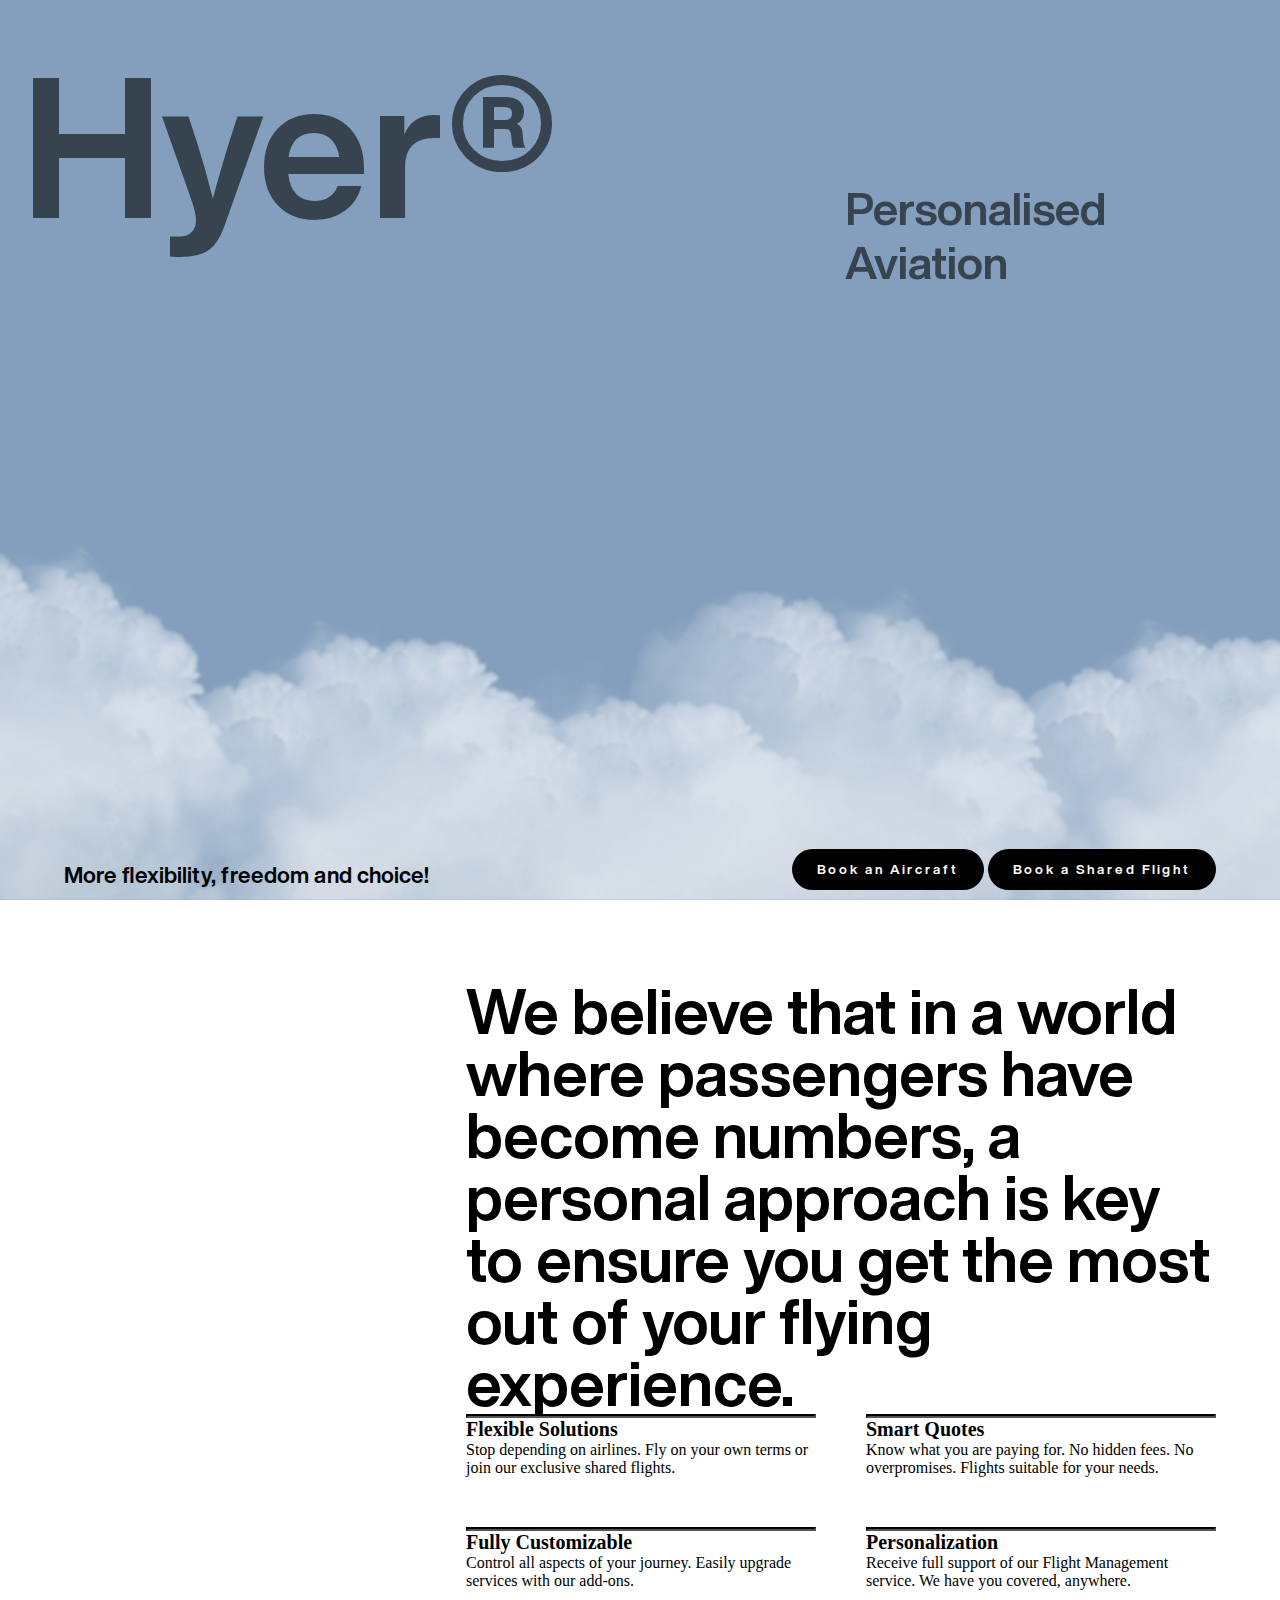
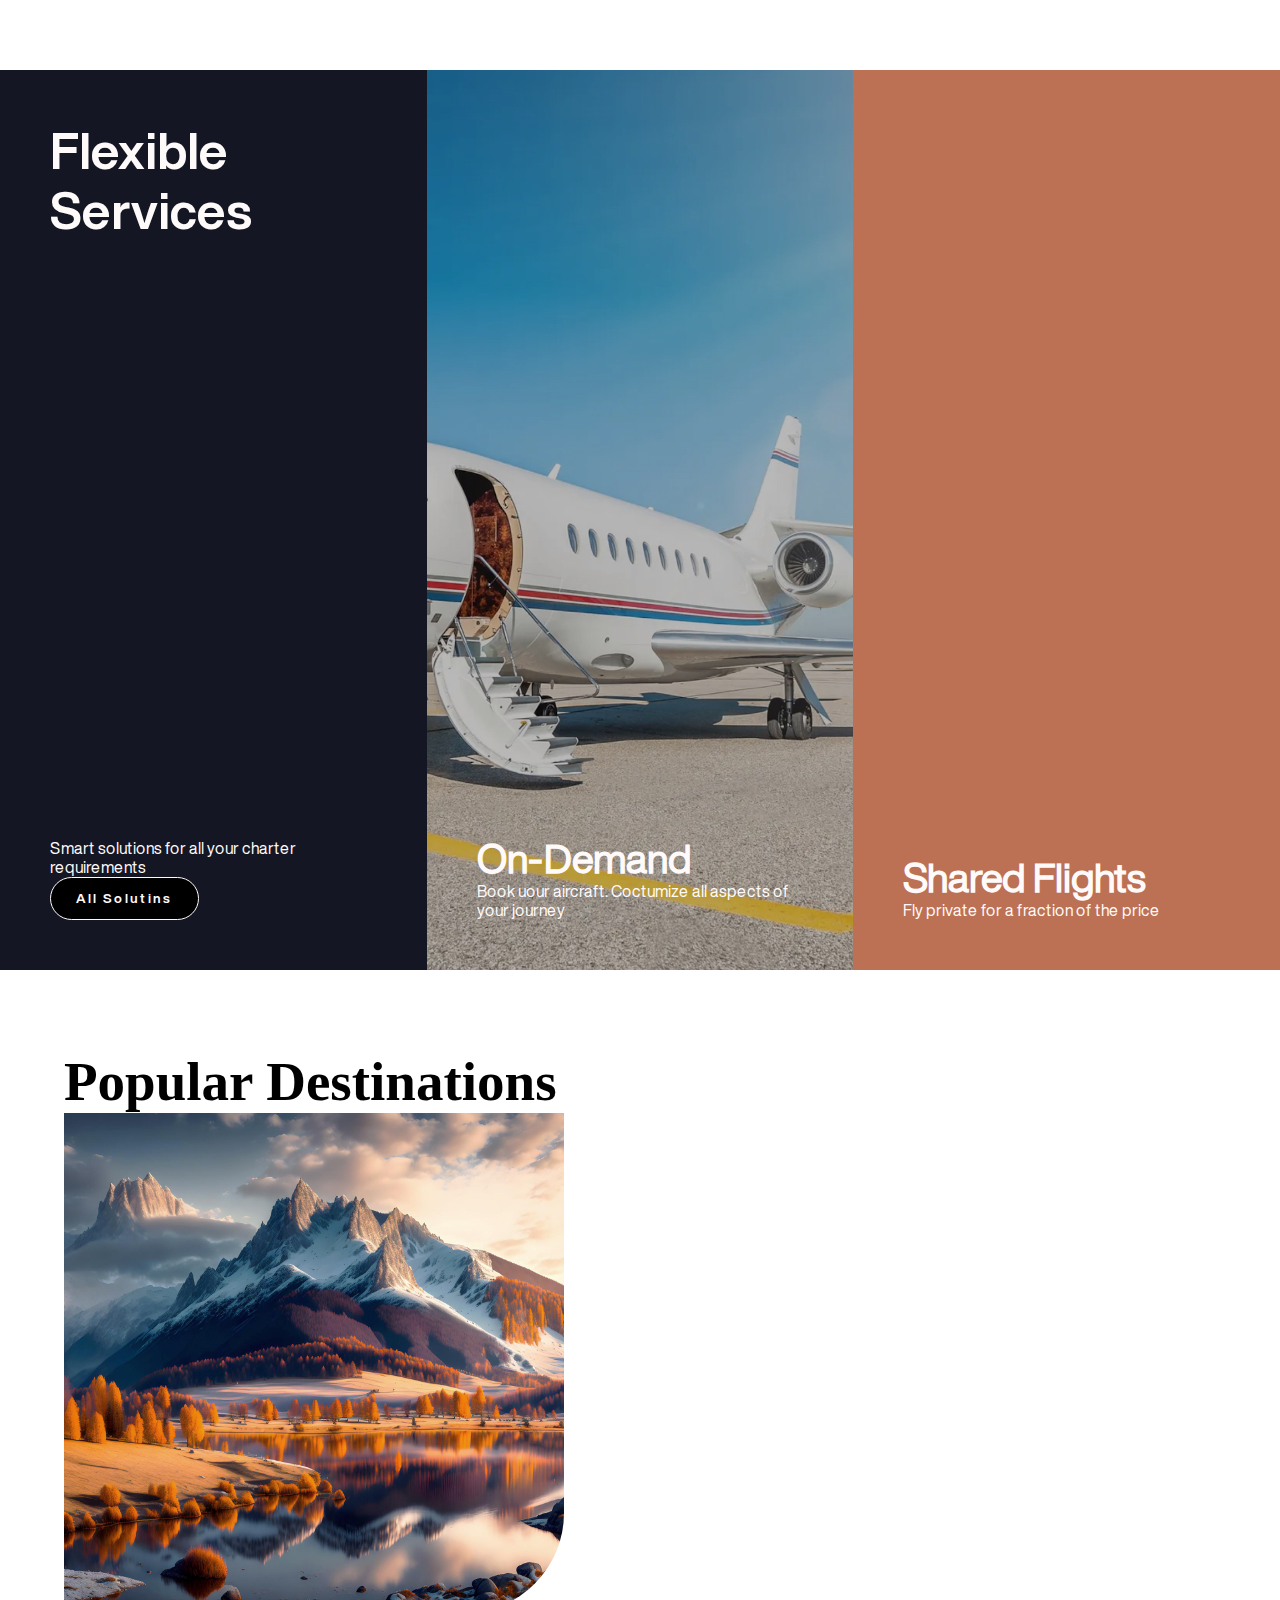
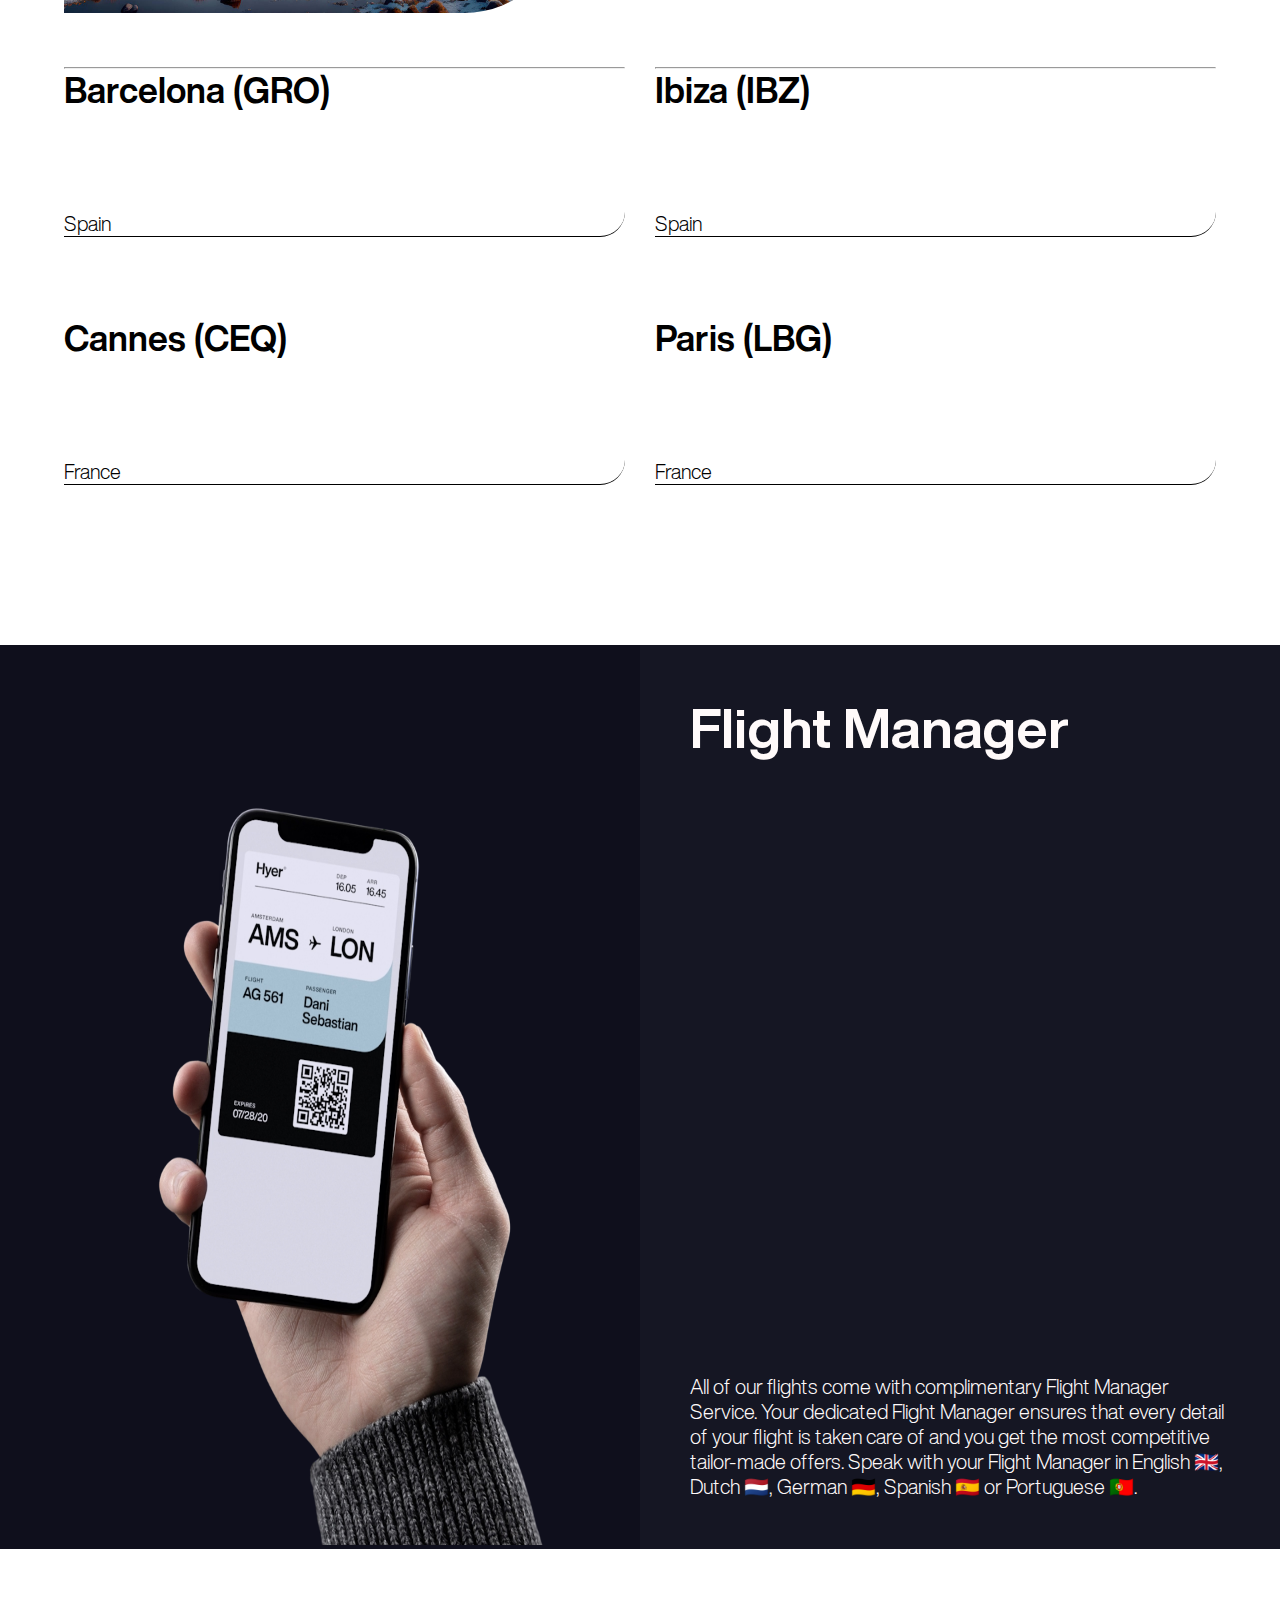
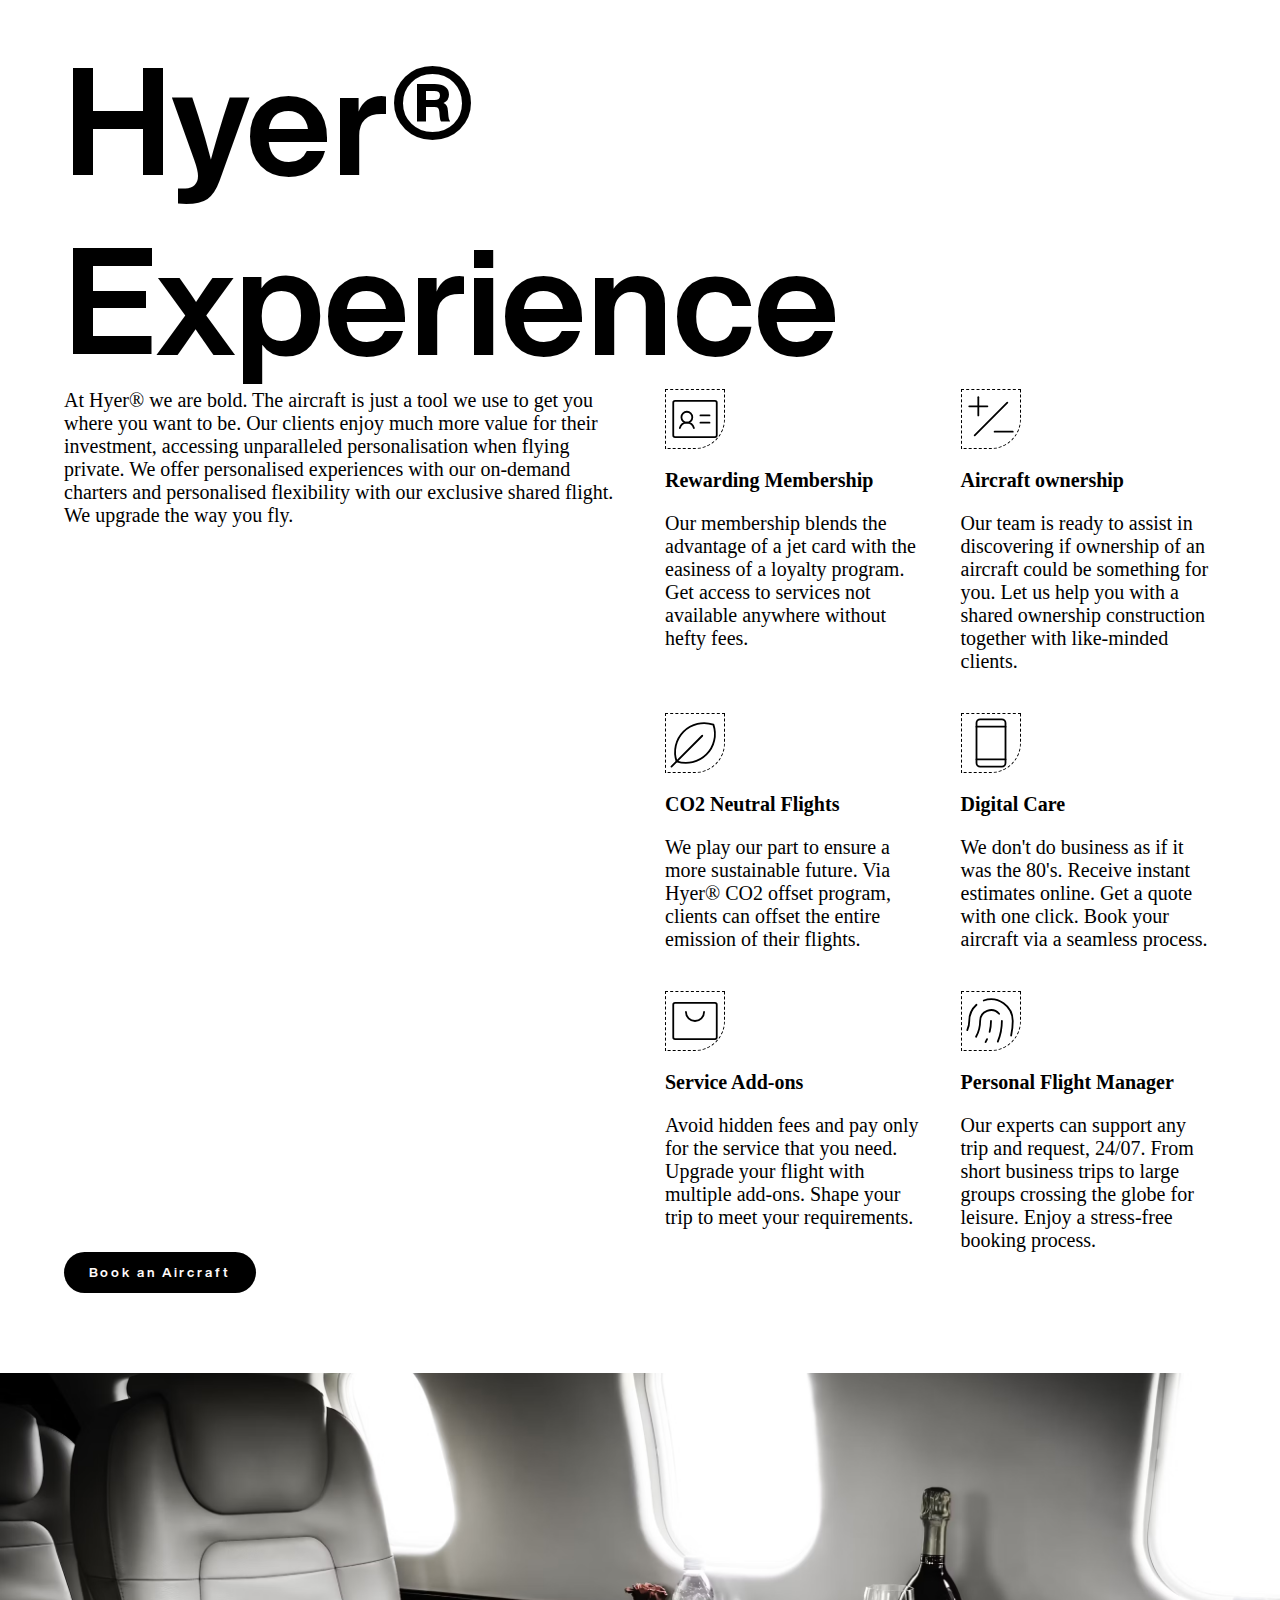
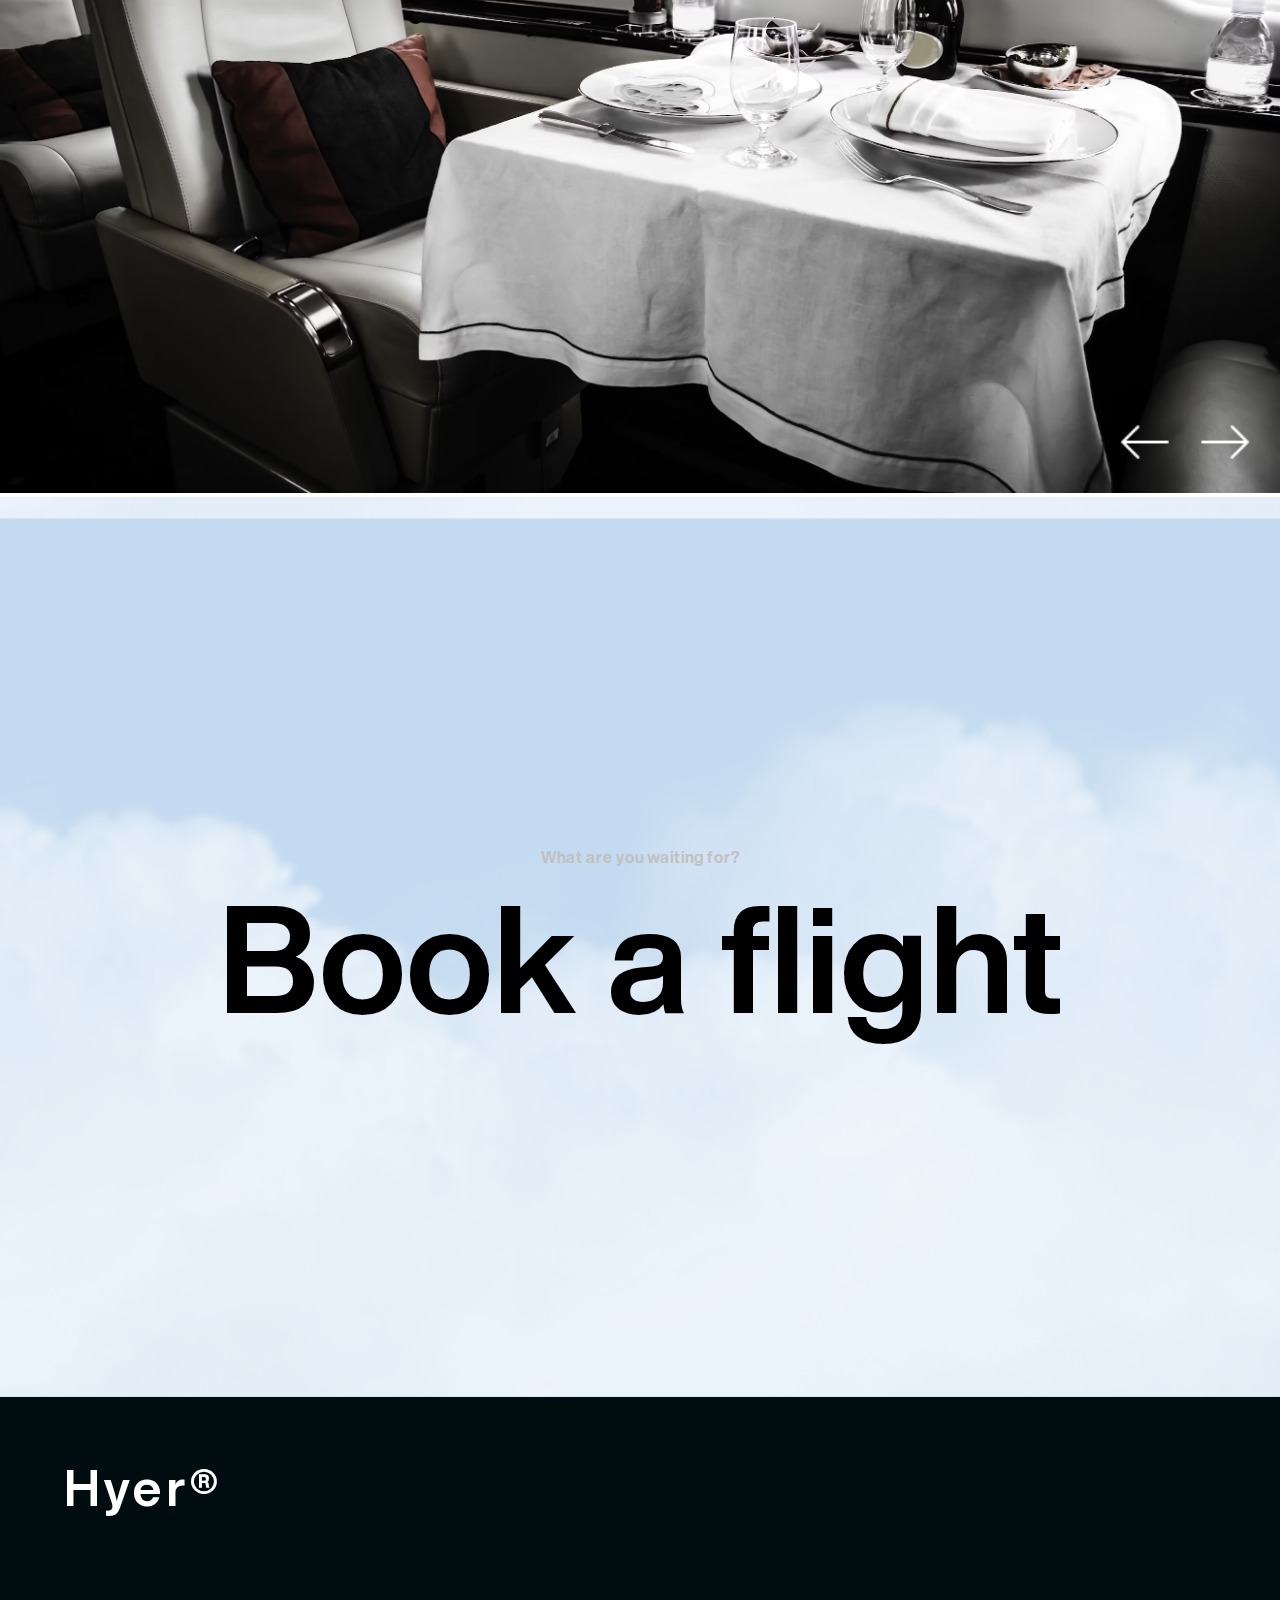
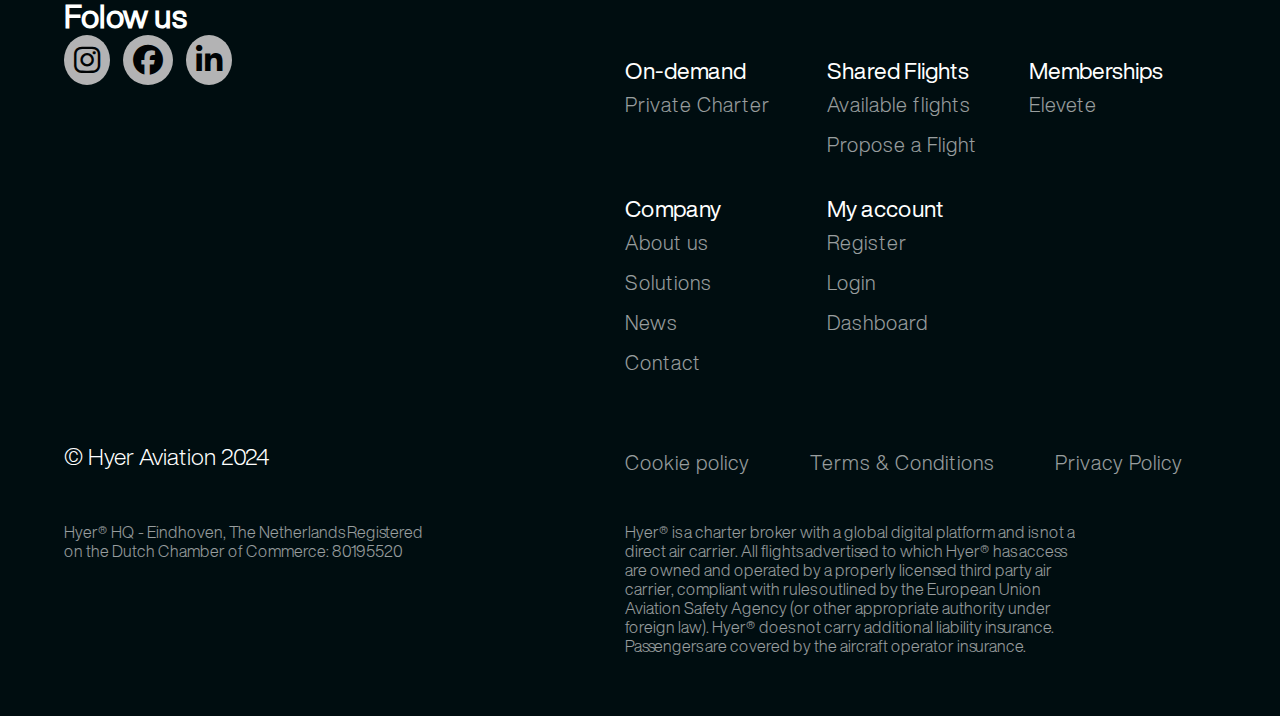
==== commit bbff4e5e: "100" ====
--- a/index.html
+++ b/index.html
@@ -9,10 +9,6 @@
 	<link rel="stylesheet" href="../bootstrap-5.3.2-dist/css/bootstrap.min.css">
 	<link rel="stylesheet" href="https://cdnjs.cloudflare.com/ajax/libs/animate.css/4.1.1/animate.min.css">
 	<link rel="stylesheet" href="https://cdnjs.cloudflare.com/ajax/libs/font-awesome/6.5.2/css/all.min.css">
-	<script src="../wow.min.js"></script>
-	<script>
-		new WOW().init();
-	</script>
 </head>
 
 <header class="header">
--- a/css/main.min.css
+++ b/css/main.min.css
@@ -1,1866 +1 @@
-*,
-*::before,
-*::after {
-  padding: 0;
-  margin: 0;
-  -webkit-box-sizing: border-box;
-  box-sizing: border-box;
-  outline: none;
-}
-
-html,
-body,
-main {
-  background: #fff;
-}
-
-.section-5__button,
-.section-2Left__button,
-.login .login__input--button,
-.forget-password .forget__input--button,
-.register .register__form .register__input--button,
-.sectionhero__buttons button,
-.nav__hidenmenu--button_close,
-.nav__hidenmenu--button_2,
-.nav__hidenmenu--button_1 {
-  padding: 12px 25px;
-  border-radius: 50px;
-  border: none;
-  color: snow;
-  background-color: black;
-  font-family: helveticaBold;
-  letter-spacing: 2px;
-  cursor: pointer;
-}
-
-.section-5__button:hover,
-.section-2Left__button:hover,
-.login .login__input--button:hover,
-.forget-password .forget__input--button:hover,
-.register .register__form .register__input--button:hover,
-.sectionhero__buttons button:hover,
-.nav__hidenmenu--button_close:hover,
-.nav__hidenmenu--button_2:hover,
-.nav__hidenmenu--button_1:hover {
-  opacity: 0.8;
-}
-
-@media (max-width: 500px) {
-
-  .section-5__button,
-  .section-2Left__button,
-  .login .login__input--button,
-  .forget-password .forget__input--button,
-  .register .register__form .register__input--button,
-  .sectionhero__buttons button,
-  .nav__hidenmenu--button_close,
-  .nav__hidenmenu--button_2,
-  .nav__hidenmenu--button_1 {
-    padding: 10px 15px;
-  }
-}
-
-.section-6desc__link,
-.nav__hidenmenu--link {
-  text-decoration: none;
-  position: relative;
-}
-
-.section-6desc__link:hover::after,
-.nav__hidenmenu--link:hover::after {
-  width: 100%;
-}
-
-.section-6desc__link::after,
-.nav__hidenmenu--link::after {
-  width: 0;
-  content: "";
-  position: absolute;
-  bottom: 0;
-  left: 0;
-  height: 1px;
-  background-color: black;
-  -webkit-transition: 0.3s;
-  transition: 0.3s;
-}
-
-@-webkit-keyframes heroAirplane {
-  0% {
-    -webkit-transform: translateX(10px) scale(1.3) rotate(-2deg);
-    transform: translateX(10px) scale(1.3) rotate(-2deg);
-  }
-
-  25% {
-    -webkit-transform: translateY(10px) translateX(30px) scale(1.3) rotate(-4deg);
-    transform: translateY(10px) translateX(30px) scale(1.3) rotate(-4deg);
-  }
-
-  50% {
-    -webkit-transform: translateY(0px) translateX(50px) scale(1.3) rotate(-2deg);
-    transform: translateY(0px) translateX(50px) scale(1.3) rotate(-2deg);
-  }
-
-  75% {
-    -webkit-transform: translateY(-10px) translateX(30px) scale(1.3) rotate(-4deg);
-    transform: translateY(-10px) translateX(30px) scale(1.3) rotate(-4deg);
-  }
-
-  100% {
-    -webkit-transform: translateX(10px) scale(1.3) rotate(-2deg);
-    transform: translateX(10px) scale(1.3) rotate(-2deg);
-  }
-}
-
-@keyframes heroAirplane {
-  0% {
-    -webkit-transform: translateX(10px) scale(1.3) rotate(-2deg);
-    transform: translateX(10px) scale(1.3) rotate(-2deg);
-  }
-
-  25% {
-    -webkit-transform: translateY(10px) translateX(30px) scale(1.3) rotate(-4deg);
-    transform: translateY(10px) translateX(30px) scale(1.3) rotate(-4deg);
-  }
-
-  50% {
-    -webkit-transform: translateY(0px) translateX(50px) scale(1.3) rotate(-2deg);
-    transform: translateY(0px) translateX(50px) scale(1.3) rotate(-2deg);
-  }
-
-  75% {
-    -webkit-transform: translateY(-10px) translateX(30px) scale(1.3) rotate(-4deg);
-    transform: translateY(-10px) translateX(30px) scale(1.3) rotate(-4deg);
-  }
-
-  100% {
-    -webkit-transform: translateX(10px) scale(1.3) rotate(-2deg);
-    transform: translateX(10px) scale(1.3) rotate(-2deg);
-  }
-}
-
-@-webkit-keyframes heroClouds {
-  0% {
-    -webkit-transform: translateX(50px);
-    transform: translateX(50px);
-  }
-
-  20% {
-    -webkit-transform: translateX(70px) translateY(20px);
-    transform: translateX(70px) translateY(20px);
-  }
-
-  30% {
-    -webkit-transform: translateX(90px) translateY(30px);
-    transform: translateX(90px) translateY(30px);
-  }
-
-  40% {
-    -webkit-transform: translateX(110px) translateY(50px);
-    transform: translateX(110px) translateY(50px);
-  }
-
-  50% {
-    -webkit-transform: translateX(90px) translateY(50px);
-    transform: translateX(90px) translateY(50px);
-  }
-
-  70% {
-    -webkit-transform: translateX(110px) translateY(40px);
-    transform: translateX(110px) translateY(40px);
-  }
-
-  80% {
-    -webkit-transform: translateX(90px) translateY(30px);
-    transform: translateX(90px) translateY(30px);
-  }
-
-  90% {
-    -webkit-transform: translateX(70px) translateY(20px);
-    transform: translateX(70px) translateY(20px);
-  }
-
-  100% {
-    -webkit-transform: translateX(50px) translateY(20px);
-    transform: translateX(50px) translateY(20px);
-  }
-}
-
-@keyframes heroClouds {
-  0% {
-    -webkit-transform: translateX(50px);
-    transform: translateX(50px);
-  }
-
-  20% {
-    -webkit-transform: translateX(70px) translateY(20px);
-    transform: translateX(70px) translateY(20px);
-  }
-
-  30% {
-    -webkit-transform: translateX(90px) translateY(30px);
-    transform: translateX(90px) translateY(30px);
-  }
-
-  40% {
-    -webkit-transform: translateX(110px) translateY(50px);
-    transform: translateX(110px) translateY(50px);
-  }
-
-  50% {
-    -webkit-transform: translateX(90px) translateY(50px);
-    transform: translateX(90px) translateY(50px);
-  }
-
-  70% {
-    -webkit-transform: translateX(110px) translateY(40px);
-    transform: translateX(110px) translateY(40px);
-  }
-
-  80% {
-    -webkit-transform: translateX(90px) translateY(30px);
-    transform: translateX(90px) translateY(30px);
-  }
-
-  90% {
-    -webkit-transform: translateX(70px) translateY(20px);
-    transform: translateX(70px) translateY(20px);
-  }
-
-  100% {
-    -webkit-transform: translateX(50px) translateY(20px);
-    transform: translateX(50px) translateY(20px);
-  }
-}
-
-:root {
-  --index: calc(1vw + 1vh);
-}
-
-@font-face {
-  font-family: helveticaBold;
-  src: url(../fonts/HelveticaNowDisplay-Bold.woff2);
-}
-
-@font-face {
-  font-family: helveticaLight;
-  src: url(../fonts/HelveticaNowDisplay-Light.woff2);
-}
-
-@font-face {
-  font-family: helveticaReg;
-  src: url(../fonts/HelveticaNowDisplay-Regular.woff2);
-}
-
-.body-overflowlock {
-  overflow: hidden;
-}
-
-header.header {
-  display: -webkit-box;
-  display: -ms-flexbox;
-  display: flex;
-  -webkit-box-orient: vertical;
-  -webkit-box-direction: normal;
-  -ms-flex-direction: column;
-  flex-direction: column;
-  -webkit-box-pack: justify;
-  -ms-flex-pack: justify;
-  justify-content: space-between;
-  height: 100vh;
-  overflow: hidden;
-  padding-inline: 40px;
-  background-blend-mode: lighten;
-  position: relative;
-  background: #849fbd url(../img/home-cta-clouds.png) -560px/cover no-repeat;
-}
-
-@media (max-width: 768px) {
-  header.header {
-    padding-inline: 0;
-  }
-}
-
-.header>.header__cloud img {
-  position: absolute;
-  top: 0;
-  left: 0;
-  background-size: 100px;
-  background-position: center;
-  z-index: 5;
-  width: 100%;
-  -webkit-animation: heroClouds infinite 30s linear;
-  animation: heroClouds infinite 30s linear;
-}
-
-nav.nav {
-  display: -webkit-box;
-  display: -ms-flexbox;
-  display: flex;
-  -webkit-box-pack: justify;
-  -ms-flex-pack: justify;
-  justify-content: space-between;
-  -ms-flex-wrap: nowrap;
-  flex-wrap: nowrap;
-}
-
-.nav__logo {
-  width: 63%;
-  font-size: calc(var(--index) * 9);
-  font-family: helveticaBold;
-  line-height: 290px;
-  z-index: 10;
-}
-
-@media (max-width: 1024px) {
-  .nav__logo {
-    font-size: 80px;
-    line-height: 200px;
-  }
-}
-
-.nav__menu {
-  width: 25%;
-  display: -webkit-box;
-  display: -ms-flexbox;
-  display: flex;
-  -webkit-box-orient: vertical;
-  -webkit-box-direction: normal;
-  -ms-flex-direction: column;
-  flex-direction: column;
-}
-
-.nav__burger,
-.nav__menu {
-  display: -webkit-box;
-  display: -ms-flexbox;
-  display: flex;
-  -webkit-box-pack: justify;
-  -ms-flex-pack: justify;
-  justify-content: space-between;
-  padding-top: 50px;
-  z-index: 10;
-}
-
-.nav__menu--list {
-  list-style: none;
-  display: -webkit-box;
-  display: -ms-flexbox;
-  display: flex;
-  gap: 30px;
-  font-size: 20px;
-  padding: 0;
-}
-
-@media (max-width: 1024px) {
-  .nav__menu--list {
-    display: none;
-  }
-}
-
-.nav__menu--link {
-  text-decoration: none;
-  font-family: helveticaLight;
-  color: #000;
-  position: relative;
-}
-
-.nav__menu--link:hover::after {
-  width: 100%;
-}
-
-.nav__menu--link::after {
-  width: 0;
-  content: "";
-  position: absolute;
-  left: 0;
-  bottom: 0;
-  height: 1px;
-  background-color: #000;
-  -webkit-transition: 0.3s;
-  transition: 0.3s;
-}
-
-.nav__burger {
-  display: -webkit-box;
-  display: -ms-flexbox;
-  display: flex;
-  font-size: 20px;
-  gap: 15px;
-}
-
-@media (max-width: 768px) {
-  .nav__burger {
-    -webkit-box-orient: vertical;
-    -webkit-box-direction: normal;
-    -ms-flex-direction: column;
-    flex-direction: column;
-    gap: 8px;
-    -webkit-box-pack: start;
-    -ms-flex-pack: start;
-    justify-content: start;
-  }
-}
-
-.fa-solid {
-  background-color: #000;
-  color: snow;
-  padding: 15px;
-  border-radius: 50%;
-  -webkit-transition: 0.4s;
-  transition: 0.4s;
-}
-
-.fa-solid:hover {
-  opacity: 0.7;
-}
-
-.fa-plane-up {
-  background-color: #000;
-  color: snow;
-  padding: 15px;
-  border-radius: 50%;
-  -webkit-transition: 0.4s;
-  transition: 0.4s;
-}
-
-.fa-plane-up:hover {
-  opacity: 0.7;
-}
-
-.nav__menu--desc {
-  font-size: 45px;
-  font-family: helveticaBold;
-}
-
-@media (max-width: 768px) {
-  .nav__menu--desc {
-    display: none;
-  }
-}
-
-.nav__hidenmenu {
-  position: absolute;
-  top: 0;
-  right: -150%;
-  height: 100vh;
-  padding-inline: 40px;
-  padding-block: 40px;
-  z-index: 1000;
-  width: 100%;
-  background: white;
-  -webkit-transition: 0.6s;
-  transition: 0.6s;
-  overflow-y: scroll;
-}
-
-@media (max-width: 768px) {
-  .nav__hidenmenu {
-    padding-inline: 0px;
-  }
-}
-
-.show-menu {
-  position: absolute;
-  right: 0;
-  -webkit-transition: 1s;
-  transition: 1s;
-}
-
-.nav__hidenmenu--buttons {
-  display: -webkit-box;
-  display: -ms-flexbox;
-  display: flex;
-  gap: 10px;
-  -webkit-box-pack: end;
-  -ms-flex-pack: end;
-  justify-content: end;
-}
-
-.nav__hidenmenu--button_1 {
-  line-height: 35px;
-}
-
-.nav__hidenmenu--button_2 {
-  line-height: 35px;
-}
-
-.nav__hidenmenu--button_close {
-  margin-left: 50px;
-  font-size: 20px;
-}
-
-@media (max-width: 400px) {
-  .nav__hidenmenu--button_close {
-    margin-left: 20px;
-  }
-}
-
-.nav__hidenmenu--items {
-  display: -ms-grid;
-  display: grid;
-  -ms-grid-columns: (1fr)[2];
-  grid-template-columns: repeat(2, 1fr);
-}
-
-@media (max-width: 1024px) {
-  .nav__hidenmenu--items {
-    -ms-grid-columns: 1fr;
-    grid-template-columns: 1fr;
-  }
-}
-
-.nav__hidenmenu--item {
-  display: -webkit-box;
-  display: -ms-flexbox;
-  display: flex;
-  -webkit-box-orient: vertical;
-  -webkit-box-direction: normal;
-  -ms-flex-direction: column;
-  flex-direction: column;
-  line-height: 45px;
-}
-
-.nav__hidenmenu--title {
-  font-size: 2rem;
-}
-
-.nav__hidenmenu--link {
-  font-size: 1.2rem;
-  color: #000;
-  font-family: helveticaLight;
-}
-
-.sectionhero {
-  height: 100%;
-  display: -webkit-box;
-  display: -ms-flexbox;
-  display: flex;
-}
-
-.sectionhero__img {
-  text-align: center;
-  overflow: hidden;
-}
-
-.sectionhero__img img {
-  position: absolute;
-  top: 200px;
-  left: 300px;
-  width: 700px;
-  -webkit-animation: heroAirplane 10s infinite linear;
-  animation: heroAirplane 10s infinite linear;
-  z-index: 10;
-}
-
-@media (max-width: 768px) {
-  .sectionhero__img img {
-    width: 300px;
-  }
-}
-
-@media (max-width: 425px) {
-  .sectionhero__img img {
-    width: 200px;
-    left: 100px;
-    top: 280px;
-  }
-}
-
-.sectionhero__body {
-  width: 100%;
-  display: -webkit-box;
-  display: -ms-flexbox;
-  display: flex;
-  -webkit-box-pack: justify;
-  -ms-flex-pack: justify;
-  justify-content: space-between;
-  -ms-flex-item-align: end;
-  -ms-grid-row-align: end;
-  align-self: end;
-}
-
-@media (max-width: 768px) {
-  .sectionhero__body {
-    -webkit-box-orient: vertical;
-    -webkit-box-direction: normal;
-    -ms-flex-direction: column;
-    flex-direction: column;
-    -webkit-box-pack: end;
-    -ms-flex-pack: end;
-    justify-content: end;
-  }
-}
-
-.sectionhero__desc {
-  font-size: 22px;
-  font-family: helveticaBold;
-  -ms-flex-item-align: center;
-  -ms-grid-row-align: center;
-  align-self: center;
-  z-index: 10;
-}
-
-@media (max-width: 768px) {
-  .sectionhero__desc {
-    font-size: 40px;
-  }
-}
-
-@media (max-width: 425px) {
-  .sectionhero__desc {
-    font-size: 32px;
-  }
-}
-
-.sectionhero__buttons {
-  z-index: 10;
-}
-
-.sectionhero__buttons button:nth-child(1) {
-  margin-bottom: 10px;
-}
-
-.register-show {
-  display: block;
-  -webkit-transition: 0.4s;
-  transition: 0.4s;
-}
-
-.login-show {
-  display: block;
-  -webkit-transition: 0.4s;
-  transition: 0.4s;
-}
-
-.register {
-  height: 100vh;
-  width: 100vw;
-  background: #f0f0f0;
-  position: absolute;
-  left: 0;
-  top: 0;
-  z-index: 1000;
-  display: none;
-  -webkit-transition: 0.4s;
-  transition: 0.4s;
-}
-
-.register .register__head {
-  background: #000d10;
-  color: white;
-  border-radius: 0 0 50px 0;
-  padding-inline: calc(var(--index) * 2);
-  height: 27vh;
-  display: -webkit-box;
-  display: -ms-flexbox;
-  display: flex;
-  -webkit-box-orient: vertical;
-  -webkit-box-direction: normal;
-  -ms-flex-direction: column;
-  flex-direction: column;
-  -ms-flex-pack: distribute;
-  justify-content: space-around;
-  -webkit-box-align: start;
-  -ms-flex-align: start;
-  align-items: start;
-}
-
-.register .register__head a {
-  cursor: pointer;
-  text-decoration: none;
-  color: white;
-  font-family: helveticaLight;
-  font-size: 20px;
-  background: #000d10;
-}
-
-.register .register__head a i {
-  background: #000d10;
-}
-
-.register .register__head a i:hover {
-  opacity: 1;
-}
-
-.register .register__body {
-  padding-inline: calc(var(--index) * 2);
-  padding-block: 20px 40px;
-}
-
-.register .register__form {
-  display: -ms-grid;
-  display: grid;
-  -ms-grid-columns: (500px)[2];
-  grid-template-columns: repeat(2, 500px);
-}
-
-.register .register__form .register__input--label {
-  display: block;
-  opacity: 0.6;
-}
-
-.register .register__form input {
-  border-top: none;
-  border-left: none;
-  border-right: none;
-  border-bottom: 1px solid rgb(211, 211, 211);
-  width: 400px;
-  padding-block: 20px;
-  font-size: 20px;
-  background: #f0f0f0;
-}
-
-.register .register__form input::-webkit-input-placeholder {
-  font-size: 22px;
-  opacity: 0.3;
-}
-
-.register .register__form input::-moz-placeholder {
-  font-size: 22px;
-  opacity: 0.3;
-}
-
-.register .register__form input:-ms-input-placeholder {
-  font-size: 22px;
-  opacity: 0.3;
-}
-
-.register .register__form input::-ms-input-placeholder {
-  font-size: 22px;
-  opacity: 0.3;
-}
-
-.register .register__form input::placeholder {
-  font-size: 22px;
-  opacity: 0.3;
-}
-
-.register .register__form .register__input--checkbox {
-  width: 50px;
-  background-color: #f0f0f0;
-}
-
-.register .register__form .register__input--button {
-  margin-block: 20px;
-}
-
-.register .register__title {
-  font-family: helveticaBold;
-  padding-bottom: 20px;
-}
-
-@media (max-width: 767px) {
-  .register .register__title {
-    font-size: calc(30px + 34 * (100vw - 320px) / 1280);
-  }
-}
-
-@media (min-width: 767px) {
-  .register .register__title {
-    font-size: calc(30px + 20 * 100vw / 1280);
-  }
-}
-
-.register .allready-sign {
-  text-decoration: none;
-  color: rgb(154, 2, 2);
-  padding-inline: calc(var(--index) * 2);
-}
-
-.register .allready-sign:hover {
-  text-decoration: underline;
-  text-decoration-color: rgb(129, 129, 129);
-}
-
-.register .allready-sign span {
-  color: rgb(129, 129, 129);
-}
-
-.forget-password {
-  height: 100vh;
-  width: 100vw;
-  background: #f0f0f0;
-  position: absolute;
-  left: 0;
-  top: 0;
-  z-index: 1000;
-  display: none;
-  -webkit-transition: 0.1s;
-  transition: 0.1s;
-}
-
-.forget-password .forget__title {
-  font-family: helveticaBold;
-  padding-bottom: 20px;
-}
-
-@media (max-width: 767px) {
-  .forget-password .forget__title {
-    font-size: calc(30px + 34 * (100vw - 320px) / 1280);
-  }
-}
-
-@media (min-width: 767px) {
-  .forget-password .forget__title {
-    font-size: calc(30px + 20 * 100vw / 1280);
-  }
-}
-
-.forget-password .forget__head {
-  background: #000d10;
-  color: white;
-  border-radius: 0 0 50px 0;
-  padding-inline: calc(var(--index) * 2);
-  height: 27vh;
-  display: -webkit-box;
-  display: -ms-flexbox;
-  display: flex;
-  -webkit-box-orient: vertical;
-  -webkit-box-direction: normal;
-  -ms-flex-direction: column;
-  flex-direction: column;
-  -ms-flex-pack: distribute;
-  justify-content: space-around;
-  -webkit-box-align: start;
-  -ms-flex-align: start;
-  align-items: start;
-}
-
-@media (max-width: 767px) {
-  .forget-password .forget__head .forget__header {
-    font-size: calc(40px + 42.5 * (100vw - 320px) / 1280);
-  }
-}
-
-@media (min-width: 767px) {
-  .forget-password .forget__head .forget__header {
-    font-size: calc(40px + 25 * 100vw / 1280);
-  }
-}
-
-.forget-password .forget__head a {
-  cursor: pointer;
-  text-decoration: none;
-  color: white;
-  font-family: helveticaLight;
-  font-size: 20px;
-  background: #000d10;
-}
-
-.forget-password .forget__head a i {
-  background: #000d10;
-}
-
-.forget-password .forget__head a i:hover {
-  opacity: 1;
-}
-
-.forget-password .forget__body {
-  padding-inline: calc(var(--index) * 2);
-  padding-block: 40px;
-}
-
-.forget-password .forget__form {
-  display: -ms-grid;
-  display: grid;
-  -ms-grid-columns: 500px;
-  grid-template-columns: 500px;
-}
-
-.forget-password .forget__form label {
-  display: block;
-  opacity: 0.6;
-}
-
-.forget-password .forget__form input {
-  border-top: none;
-  border-left: none;
-  border-right: none;
-  border-bottom: 1px solid rgb(211, 211, 211);
-  width: 400px;
-  padding-block: 20px;
-  font-size: 20px;
-  background: #f0f0f0;
-}
-
-.forget-password .forget__form input::-webkit-input-placeholder {
-  font-size: 22px;
-  opacity: 0.3;
-}
-
-.forget-password .forget__form input::-moz-placeholder {
-  font-size: 22px;
-  opacity: 0.3;
-}
-
-.forget-password .forget__form input:-ms-input-placeholder {
-  font-size: 22px;
-  opacity: 0.3;
-}
-
-.forget-password .forget__form input::-ms-input-placeholder {
-  font-size: 22px;
-  opacity: 0.3;
-}
-
-.forget-password .forget__form input::placeholder {
-  font-size: 22px;
-  opacity: 0.3;
-}
-
-.forget-password .forget__input--button {
-  margin-block: 20px;
-}
-
-.forget-password .checkEmail {
-  color: black;
-  font-family: helveticaBold;
-  font-size: 25px;
-  margin-top: 20px;
-}
-
-.forget-password span {
-  display: block;
-  padding-top: 20px;
-}
-
-.login {
-  height: 100vh;
-  width: 100vw;
-  background: #f0f0f0;
-  position: absolute;
-  left: 0;
-  top: 0;
-  z-index: 1000;
-  display: none;
-  -webkit-transition: 0.1s;
-  transition: 0.1s;
-}
-
-.login .login__title {
-  font-family: helveticaBold;
-  padding-bottom: 20px;
-}
-
-@media (max-width: 767px) {
-  .login .login__title {
-    font-size: calc(30px + 34 * (100vw - 320px) / 1280);
-  }
-}
-
-@media (min-width: 767px) {
-  .login .login__title {
-    font-size: calc(30px + 20 * 100vw / 1280);
-  }
-}
-
-.login .login__head {
-  background: #000d10;
-  color: white;
-  border-radius: 0 0 50px 0;
-  padding-inline: calc(var(--index) * 2);
-  height: 27vh;
-  display: -webkit-box;
-  display: -ms-flexbox;
-  display: flex;
-  -webkit-box-orient: vertical;
-  -webkit-box-direction: normal;
-  -ms-flex-direction: column;
-  flex-direction: column;
-  -ms-flex-pack: distribute;
-  justify-content: space-around;
-  -webkit-box-align: start;
-  -ms-flex-align: start;
-  align-items: start;
-}
-
-@media (max-width: 767px) {
-  .login .login__head .login__header {
-    font-size: calc(40px + 42.5 * (100vw - 320px) / 1280);
-  }
-}
-
-@media (min-width: 767px) {
-  .login .login__head .login__header {
-    font-size: calc(40px + 25 * 100vw / 1280);
-  }
-}
-
-.login .login__head a {
-  cursor: pointer;
-  text-decoration: none;
-  color: white;
-  font-family: helveticaLight;
-  font-size: 20px;
-  background: #000d10;
-}
-
-.login .login__head a i {
-  background: #000d10;
-}
-
-.login .login__head a i:hover {
-  opacity: 1;
-}
-
-.login .login__body {
-  padding-inline: calc(var(--index) * 2);
-  padding-block: 40px;
-}
-
-.login .login__form {
-  display: -ms-grid;
-  display: grid;
-  -ms-grid-columns: 500px;
-  grid-template-columns: 500px;
-}
-
-.login .login__form label {
-  display: block;
-  opacity: 0.6;
-}
-
-.login .login__form input {
-  border-top: none;
-  border-left: none;
-  border-right: none;
-  border-bottom: 1px solid rgb(211, 211, 211);
-  width: 400px;
-  padding-block: 20px;
-  font-size: 20px;
-  background: #f0f0f0;
-}
-
-.login .login__form input::-webkit-input-placeholder {
-  font-size: 22px;
-  opacity: 0.3;
-}
-
-.login .login__form input::-moz-placeholder {
-  font-size: 22px;
-  opacity: 0.3;
-}
-
-.login .login__form input:-ms-input-placeholder {
-  font-size: 22px;
-  opacity: 0.3;
-}
-
-.login .login__form input::-ms-input-placeholder {
-  font-size: 22px;
-  opacity: 0.3;
-}
-
-.login .login__form input::placeholder {
-  font-size: 22px;
-  opacity: 0.3;
-}
-
-.login .login__input--button {
-  margin-block: 20px;
-}
-
-.login .lost-password,
-.login .notready-register {
-  text-decoration: none;
-  color: rgb(154, 2, 2);
-  padding-inline: calc(var(--index) * 2);
-}
-
-.login .lost-password:hover,
-.login .notready-register:hover {
-  text-decoration: underline;
-  text-decoration-color: rgb(129, 129, 129);
-}
-
-.login .lost-password span,
-.login .notready-register span {
-  color: rgb(129, 129, 129);
-}
-
-.section-1 {
-  display: -webkit-box;
-  display: -ms-flexbox;
-  display: flex;
-  padding-block: 80px;
-}
-
-.section-1Left {
-  width: 70%;
-}
-
-@media (max-width: 768px) {
-  .section-1Left {
-    width: 0;
-  }
-}
-
-.section-1Right {
-  width: 100%;
-}
-
-.section-1__header {
-  font-size: 62px;
-  line-height: 62px;
-  font-family: helveticaBold;
-}
-
-@media (max-width: 768px) {
-  .section-1__header {
-    font-size: 30px;
-    line-height: 40px;
-  }
-}
-
-@media (max-width: 425px) {
-  .section-1__header {
-    font-size: 24px;
-    line-height: 25px;
-  }
-}
-
-.section-1__descs {
-  display: -ms-grid;
-  display: grid;
-  -ms-grid-columns: 350px 50px 350px;
-  grid-template-columns: 350px 350px;
-  gap: 50px;
-}
-
-@media (max-width: 768px) {
-  .section-1__descs {
-    -ms-grid-columns: 1fr;
-    grid-template-columns: 1fr;
-    gap: 2px;
-  }
-}
-
-.section-2 {
-  color: snow;
-  font-family: helveticaReg;
-}
-
-.section-2 .wrapper {
-  height: 100vh;
-  width: 100%;
-  display: -ms-grid;
-  display: grid;
-  -ms-grid-columns: 1fr 1fr 1fr;
-  grid-template-columns: 1fr 1fr 1fr;
-}
-
-@media (max-width: 900px) {
-  .section-2 .wrapper {
-    -ms-grid-columns: 1fr;
-    grid-template-columns: 1fr;
-    -ms-grid-rows: ()[1fr];
-    grid-template-rows: repeat(1fr);
-  }
-
-  .section-2 .wrapper>*:nth-child(1) {
-    -ms-grid-row: 1;
-    -ms-grid-column: 1;
-  }
-}
-
-.section-2Left {
-  display: -webkit-box;
-  display: -ms-flexbox;
-  display: flex;
-  -webkit-box-orient: vertical;
-  -webkit-box-direction: normal;
-  -ms-flex-direction: column;
-  flex-direction: column;
-  background: #151623;
-  padding: 50px;
-  -webkit-box-pack: justify;
-  -ms-flex-pack: justify;
-  justify-content: space-between;
-}
-
-.section-2Left__title {
-  font-size: 50px;
-  font-family: helveticaBold;
-}
-
-.section-2Left__decs {
-  -ms-grid-column-align: end;
-  justify-self: end;
-}
-
-.section-2Left__button {
-  border: 1px solid snow;
-}
-
-.section-2Left__button:hover {
-  background: snow;
-  color: #000;
-}
-
-.section-2Center {
-  background: #b9b8b8 url(../img/1611761434-perseat2.jpg) left/cover no-repeat;
-  background-blend-mode: multiply;
-  padding: 50px;
-  display: -webkit-box;
-  display: -ms-flexbox;
-  display: flex;
-  -webkit-box-orient: vertical;
-  -webkit-box-direction: normal;
-  -ms-flex-direction: column;
-  flex-direction: column;
-  -webkit-box-pack: end;
-  -ms-flex-pack: end;
-  justify-content: end;
-}
-
-.section-2Center__title {
-  font-size: 40px;
-}
-
-.section-2Right {
-  padding: 50px;
-  display: -webkit-box;
-  display: -ms-flexbox;
-  display: flex;
-  -webkit-box-orient: vertical;
-  -webkit-box-direction: normal;
-  -ms-flex-direction: column;
-  flex-direction: column;
-  -webkit-box-pack: end;
-  -ms-flex-pack: end;
-  justify-content: end;
-  background: #bc7154;
-}
-
-.section-2Right__title {
-  font-size: 40px;
-}
-
-.section-3 {
-  padding-block: 80px;
-}
-
-@media (max-width: 767px) {
-  .section-3__header {
-    font-size: calc(25px + 51 * (100vw - 320px) / 1280);
-  }
-}
-
-@media (min-width: 767px) {
-  .section-3__header {
-    font-size: calc(25px + 30 * 100vw / 1280);
-  }
-}
-
-.section-3__body {
-  position: relative;
-}
-
-.section-3__slider .slick-arrow {
-  position: absolute;
-  top: 50%;
-  z-index: 10;
-  font-size: 0;
-  width: 50px;
-  height: 50px;
-}
-
-.section-3__slider .slick-prev {
-  background: #000 url(../img/icons8-left-50.png) center/cover no-repeat;
-}
-
-.section-3__slider .slick-next {
-  background: #000 url(../img/icons8-right-50.png);
-  right: 0;
-}
-
-.section-3__slider .slick-dots {
-  display: -webkit-box;
-  display: -ms-flexbox;
-  display: flex;
-  font-size: 0;
-  gap: 10px;
-  -webkit-box-pack: start;
-  -ms-flex-pack: start;
-  justify-content: start;
-}
-
-.section-3__slider .slick-dots button {
-  height: 11px;
-  width: 11px;
-  border-radius: 50%;
-  border: none;
-}
-
-.section-3__slider .slick-dots li.slick-active button {
-  background-color: #000;
-}
-
-.section-3__slider .slick-dots li button {
-  border: 1px solid #000;
-}
-
-.section-3__slider .slick-list {
-  overflow: hidden;
-}
-
-.section-3__slider .slick-track {
-  display: -webkit-box;
-  display: -ms-flexbox;
-  display: flex;
-  text-align: start;
-  -webkit-box-align: start;
-  -ms-flex-align: start;
-  align-items: start;
-}
-
-.section-3__slider--item img {
-  background: cover center no-repeat;
-  height: 500px;
-  width: 500px;
-  border-radius: 0 0 100px 0;
-}
-
-.section-3__descs {
-  display: -ms-grid;
-  display: grid;
-  -ms-grid-columns: 1fr 30px 1fr;
-  grid-template-columns: repeat(2, 1fr);
-  gap: 30px;
-}
-
-.section-3__desc {
-  display: -webkit-box;
-  display: -ms-flexbox;
-  display: flex;
-  -webkit-box-orient: vertical;
-  -webkit-box-direction: normal;
-  -ms-flex-direction: column;
-  flex-direction: column;
-  gap: 100px;
-  border-bottom: 1px solid #000;
-  border-radius: 0 0 25px 0;
-  padding-top: 50px;
-}
-
-.section-3__desc h2 {
-  font-family: helveticaBold;
-}
-
-@media (max-width: 767px) {
-  .section-3__desc h2 {
-    font-size: calc(25px + 17 * (100vw - 320px) / 1280);
-  }
-}
-
-@media (min-width: 767px) {
-  .section-3__desc h2 {
-    font-size: calc(25px + 10 * 100vw / 1280);
-  }
-}
-
-.section-3__desc span {
-  font-family: helveticaLight;
-}
-
-@media (max-width: 767px) {
-  .section-3__desc span {
-    font-size: calc(12px + 13.6 * (100vw - 320px) / 1280);
-  }
-}
-
-@media (min-width: 767px) {
-  .section-3__desc span {
-    font-size: calc(12px + 8 * 100vw / 1280);
-  }
-}
-
-.section-4 {
-  display: -webkit-box;
-  display: -ms-flexbox;
-  display: flex;
-  padding-block: 80px;
-  height: 100%;
-  color: snow;
-}
-
-@media (max-width: 1024px) {
-  .section-4 {
-    display: block;
-  }
-}
-
-.section-4Left {
-  width: 50%;
-  background: #0f0f1c;
-}
-
-@media (max-width: 1024px) {
-  .section-4Left {
-    width: 100%;
-  }
-}
-
-.section-4Left__img img {
-  height: 100vh;
-  width: 100%;
-}
-
-@media (max-width: 1024px) {
-  .section-4Left__img img {
-    height: 100%;
-  }
-}
-
-.section-4Right {
-  width: 50%;
-  padding: 50px;
-  background: #151623;
-  display: -webkit-box;
-  display: -ms-flexbox;
-  display: flex;
-  -webkit-box-orient: vertical;
-  -webkit-box-direction: normal;
-  -ms-flex-direction: column;
-  flex-direction: column;
-  -webkit-box-pack: justify;
-  -ms-flex-pack: justify;
-  justify-content: space-between;
-}
-
-@media (max-width: 1024px) {
-  .section-4Right {
-    width: 100%;
-  }
-}
-
-.section-4Right__title {
-  font-family: helveticaBold;
-}
-
-@media (max-width: 767px) {
-  .section-4Right__title {
-    font-size: calc(25px + 51 * (100vw - 320px) / 1280);
-  }
-}
-
-@media (min-width: 767px) {
-  .section-4Right__title {
-    font-size: calc(25px + 30 * 100vw / 1280);
-  }
-}
-
-.section-4Right__desc {
-  font-family: helveticaLight;
-}
-
-@media (max-width: 767px) {
-  .section-4Right__desc {
-    font-size: calc(12px + 13.6 * (100vw - 320px) / 1280);
-  }
-}
-
-@media (min-width: 767px) {
-  .section-4Right__desc {
-    font-size: calc(12px + 8 * 100vw / 1280);
-  }
-}
-
-.section-5__header {
-  font-family: helveticaBold;
-}
-
-@media (max-width: 767px) {
-  .section-5__header {
-    font-size: calc(50px + 170 * (100vw - 320px) / 1280);
-  }
-}
-
-@media (min-width: 767px) {
-  .section-5__header {
-    font-size: calc(50px + 100 * 100vw / 1280);
-  }
-}
-
-.section-5__body {
-  display: -webkit-box;
-  display: -ms-flexbox;
-  display: flex;
-  gap: 50px;
-}
-
-@media (max-width: 1024px) {
-  .section-5__body {
-    display: block;
-  }
-}
-
-.section-5__left {
-  width: 50%;
-}
-
-@media (max-width: 767px) {
-  .section-5__left {
-    font-size: calc(14px + 10.2 * (100vw - 320px) / 1280);
-  }
-}
-
-@media (min-width: 767px) {
-  .section-5__left {
-    font-size: calc(14px + 6 * 100vw / 1280);
-  }
-}
-
-@media (max-width: 1024px) {
-  .section-5__left {
-    width: 100%;
-  }
-}
-
-.section-5__right {
-  width: 50%;
-  display: -ms-grid;
-  display: grid;
-  -ms-grid-columns: 1fr 40px 1fr;
-  grid-template-columns: repeat(2, 1fr);
-  gap: 40px;
-}
-
-@media (max-width: 767px) {
-  .section-5__right {
-    font-size: calc(14px + 10.2 * (100vw - 320px) / 1280);
-  }
-}
-
-@media (min-width: 767px) {
-  .section-5__right {
-    font-size: calc(14px + 6 * 100vw / 1280);
-  }
-}
-
-@media (max-width: 1024px) {
-  .section-5__right {
-    width: 100%;
-  }
-}
-
-@media (max-width: 500px) {
-  .section-5__right {
-    -ms-grid-columns: 1fr;
-    grid-template-columns: 1fr;
-  }
-}
-
-.section-5__right--item svg {
-  display: block;
-  font-size: 60px;
-  border: 1px dashed black;
-  border-radius: 0 0 50% 0;
-}
-
-.section-5__right--title {
-  margin-block: 20px;
-  font-weight: bold;
-}
-
-.section-6 {
-  padding-top: 80px;
-}
-
-.section-6slider {
-  position: relative;
-}
-
-.section-6slider__item img {
-  width: 100vw;
-}
-
-.section-6slider .slick-list {
-  overflow: hidden;
-}
-
-.section-6slider .slick-track {
-  display: -webkit-box;
-  display: -ms-flexbox;
-  display: flex;
-}
-
-.section-6slider .slick-arrow {
-  position: absolute;
-  right: 20px;
-  bottom: 20px;
-  z-index: 1000;
-  font-size: 0px;
-  width: 70px;
-  height: 70px;
-  background-color: snow;
-  border: none;
-}
-
-.section-6slider .slick-prev {
-  right: 100px;
-  background: url(../img/icons8-left-50.png) center/cover no-repeat;
-}
-
-.section-6slider .slick-next {
-  background: url(../img/icons8-right-50.png) center/cover no-repeat;
-}
-
-.section-6desc {
-  height: 100vh;
-  text-align: center;
-  font-family: helveticaBold;
-  display: -webkit-box;
-  display: -ms-flexbox;
-  display: flex;
-  -webkit-box-orient: vertical;
-  -webkit-box-direction: normal;
-  -ms-flex-direction: column;
-  flex-direction: column;
-  -webkit-box-pack: center;
-  -ms-flex-pack: center;
-  justify-content: center;
-  -webkit-box-align: center;
-  -ms-flex-align: center;
-  align-items: center;
-  background: #c3daf0 url(../img/home-cta-clouds.png) bottom;
-  z-index: 1;
-  background-blend-mode: overlay;
-}
-
-.section-6desc__title {
-  color: silver;
-}
-
-.section-6desc__link {
-  color: black;
-}
-
-@media (max-width: 767px) {
-  .section-6desc__link {
-    font-size: calc(50px + 170 * (100vw - 320px) / 1280);
-  }
-}
-
-@media (min-width: 767px) {
-  .section-6desc__link {
-    font-size: calc(50px + 100 * 100vw / 1280);
-  }
-}
-
-.section-6desc__link::after {
-  height: 6px;
-}
-
-footer {
-  height: 100%;
-  padding-block: 60px;
-  background: #000d10;
-  color: white;
-  font-family: helveticaReg;
-}
-
-footer a {
-  text-decoration: none;
-  color: white;
-}
-
-footer .footer__header {
-  letter-spacing: 4px;
-  margin-bottom: 80px;
-  font-family: helveticaBold;
-}
-
-@media (max-width: 767px) {
-  footer .footer__header {
-    font-size: calc(30px + 34 * (100vw - 320px) / 1280);
-  }
-}
-
-@media (min-width: 767px) {
-  footer .footer__header {
-    font-size: calc(30px + 20 * 100vw / 1280);
-  }
-}
-
-footer .footer__links {
-  display: -ms-grid;
-  display: grid;
-  -ms-grid-columns: 22% 100px 75%;
-  grid-template-columns: 22% 75%;
-  -webkit-column-gap: 100px;
-  -moz-column-gap: 100px;
-  column-gap: 100px;
-}
-
-@media (max-width: 1024px) {
-  footer .footer__links {
-    -ms-grid-columns: 1fr;
-    grid-template-columns: 1fr;
-  }
-}
-
-footer .fa-brands {
-  font-size: 30px;
-  background: snow;
-  color: #000;
-  padding: 10px;
-  border-radius: 50%;
-  margin-right: 10px;
-  opacity: 0.7;
-}
-
-footer .fa-brands:hover {
-  opacity: 1;
-}
-
-footer .footer__navList {
-  display: -ms-grid;
-  display: grid;
-  -ms-grid-columns: 1fr 30px 1fr 30px 1fr;
-  grid-template-columns: repeat(3, 1fr);
-  gap: 30px;
-  padding-block: 60px;
-}
-
-@media (max-width: 1024px) {
-  footer .footer__navList {
-    -ms-grid-columns: (1fr)[2];
-    grid-template-columns: repeat(2, 1fr);
-  }
-}
-
-footer .footer__list {
-  display: -webkit-box;
-  display: -ms-flexbox;
-  display: flex;
-  -webkit-box-orient: vertical;
-  -webkit-box-direction: normal;
-  -ms-flex-direction: column;
-  flex-direction: column;
-}
-
-@media (max-width: 767px) {
-  footer .footer__list--title {
-    font-size: calc(18px + 8.5 * (100vw - 320px) / 1280);
-  }
-}
-
-@media (min-width: 767px) {
-  footer .footer__list--title {
-    font-size: calc(18px + 5 * 100vw / 1280);
-  }
-}
-
-footer .footer__list--link {
-  font-family: helveticaLight;
-  letter-spacing: 1px;
-  line-height: 40px;
-}
-
-@media (max-width: 767px) {
-  footer .footer__list--link {
-    font-size: calc(14px + 10.2 * (100vw - 320px) / 1280);
-  }
-}
-
-@media (min-width: 767px) {
-  footer .footer__list--link {
-    font-size: calc(14px + 6 * 100vw / 1280);
-  }
-}
-
-footer .footer__list--link:not(:hover) {
-  opacity: 0.6;
-}
-
-footer .footer__bottom {
-  display: -ms-grid;
-  display: grid;
-  -ms-grid-columns: 22% 100px 75%;
-  grid-template-columns: 22% 75%;
-  -webkit-column-gap: 100px;
-  -moz-column-gap: 100px;
-  column-gap: 100px;
-  row-gap: 40px;
-  font-family: helveticaLight;
-}
-
-@media (max-width: 1024px) {
-  footer .footer__bottom {
-    -ms-grid-columns: 1fr;
-    grid-template-columns: 1fr;
-  }
-}
-
-footer .footer__bottomTitle {
-  font-family: helveticaLight;
-}
-
-@media (max-width: 767px) {
-  footer .footer__bottomTitle {
-    font-size: calc(18px + 8.5 * (100vw - 320px) / 1280);
-  }
-}
-
-@media (min-width: 767px) {
-  footer .footer__bottomTitle {
-    font-size: calc(18px + 5 * 100vw / 1280);
-  }
-}
-
-footer .footer__bottomNav {
-  display: -webkit-box;
-  display: -ms-flexbox;
-  display: flex;
-  gap: 60px;
-  font-family: helveticaLight;
-  letter-spacing: 1px;
-  line-height: 40px;
-}
-
-@media (max-width: 767px) {
-  footer .footer__bottomNav {
-    font-size: calc(14px + 10.2 * (100vw - 320px) / 1280);
-  }
-}
-
-@media (min-width: 767px) {
-  footer .footer__bottomNav {
-    font-size: calc(14px + 6 * 100vw / 1280);
-  }
-}
-
-@media (max-width: 500px) {
-  footer .footer__bottomNav {
-    -webkit-box-orient: vertical;
-    -webkit-box-direction: normal;
-    -ms-flex-direction: column;
-    flex-direction: column;
-    gap: 0;
-  }
-}
-
-footer .footer__bottomNav a {
-  opacity: 0.6;
-}
-
-footer .footer__bottomNav a:hover {
-  opacity: 1;
-}
-
-footer .footer__bottomDesc {
-  opacity: 0.6;
-}
-
-@media (max-width: 767px) {
-  footer .footer__bottomDesc {
-    font-size: calc(12px + 6.8 * (100vw - 320px) / 1280);
-  }
-}
-
-@media (min-width: 767px) {
-  footer .footer__bottomDesc {
-    font-size: calc(12px + 4 * 100vw / 1280);
-  }
-}+*,*::before,*::after{padding:0;margin:0;box-sizing:border-box;outline:none}body{overflow-x:hidden}html,body,main{background:#fff}footer .wrapper,.section-5,.section-3,.section-1,.login .login__footer,.login .lost-password,.login .notready-register,.login .login__body,.login .login__head .login__header,.forget-password .forget__input--button,.forget-password .forget__head .forget__header,.forget-password,.register .register__footer,.register .allready-sign,.register .register__body,.register .register__head .register__header,.register-show,.nav__hidenmenu--items,.nav__hidenmenu--buttons,header.header .header__container{width:100%;max-width:1350px;margin:0 auto}@media(max-width: 1370px){footer .wrapper,.section-5,.section-3,.section-1,.login .login__footer,.login .lost-password,.login .notready-register,.login .login__body,.login .login__head .login__header,.forget-password .forget__input--button,.forget-password .forget__head .forget__header,.forget-password,.register .register__footer,.register .allready-sign,.register .register__body,.register .register__head .register__header,.register-show,.nav__hidenmenu--items,.nav__hidenmenu--buttons,header.header .header__container{width:90%;margin:0 5%}}.section-5__button,.section-2Left__button,.login .login__input--button,.forget-password .forget__input--button,.register .register__form .register__input--button,.sectionhero__buttons button,.nav__hidenmenu--button_close,.nav__hidenmenu--button_2,.nav__hidenmenu--button_1{padding:12px 25px;border-radius:50px;border:none;color:snow;background-color:#000;font-family:helveticaBold;letter-spacing:2px;cursor:pointer}.section-5__button:hover,.section-2Left__button:hover,.login .login__input--button:hover,.forget-password .forget__input--button:hover,.register .register__form .register__input--button:hover,.sectionhero__buttons button:hover,.nav__hidenmenu--button_close:hover,.nav__hidenmenu--button_2:hover,.nav__hidenmenu--button_1:hover{opacity:.8}@media(max-width: 500px){.section-5__button,.section-2Left__button,.login .login__input--button,.forget-password .forget__input--button,.register .register__form .register__input--button,.sectionhero__buttons button,.nav__hidenmenu--button_close,.nav__hidenmenu--button_2,.nav__hidenmenu--button_1{padding:10px 15px}}.section-6desc__link,.nav__hidenmenu--link{text-decoration:none;position:relative}.section-6desc__link:hover::after,.nav__hidenmenu--link:hover::after{width:100%}.section-6desc__link::after,.nav__hidenmenu--link::after{width:0;content:"";position:absolute;bottom:0;left:0;height:1px;background-color:#000;transition:.3s}@keyframes heroClouds{0%{transform:translateX(50px)}20%{transform:translateX(70px) translateY(20px)}30%{transform:translateX(90px) translateY(30px)}40%{transform:translateX(110px) translateY(50px)}50%{transform:translateX(90px) translateY(50px)}70%{transform:translateX(110px) translateY(40px)}80%{transform:translateX(90px) translateY(30px)}90%{transform:translateX(70px) translateY(20px)}100%{transform:translateX(50px) translateY(20px)}}@keyframes airplane{0%{transform:rotate(0)}100%{transform:rotate(360deg)}}:root{--index: calc(1vw + 1vh) }@font-face{font-family:helveticaBold;src:url(../fonts/HelveticaNowDisplay-Bold.woff2)}@font-face{font-family:helveticaLight;src:url(../fonts/HelveticaNowDisplay-Light.woff2)}@font-face{font-family:helveticaReg;src:url(../fonts/HelveticaNowDisplay-Regular.woff2)}.body-overflowlock{overflow:hidden}header.header{width:100vw;overflow:hidden;background-blend-mode:lighten;position:relative;background:#849fbd url(../img/home-cta-clouds.png) bottom/100% no-repeat}header.header .header__container{display:flex;flex-direction:column;justify-content:space-between;height:100vh}nav.nav{display:flex;justify-content:space-between;flex-wrap:nowrap;padding-bottom:100px}.nav__logo{width:63%;font-size:calc(var(--index)*9);font-family:helveticaBold;line-height:290px;z-index:10}@media(max-width: 1024px){.nav__logo{font-size:80px;line-height:200px}}.nav__menu{width:25%;display:flex;flex-direction:column}.nav__burger,.nav__menu{display:flex;justify-content:space-between;padding-top:50px;z-index:10}.nav__menu--list{list-style:none;display:flex;gap:30px;font-size:20px;padding:0}@media(max-width: 1024px){.nav__menu--list{display:none}}.nav__menu--link{text-decoration:none;font-family:helveticaLight;color:#000;position:relative}.nav__menu--link:hover::after{width:100%}.nav__menu--link::after{width:0;content:"";position:absolute;left:0;bottom:0;height:1px;background-color:#000;transition:.3s}.nav__burger{display:flex;font-size:20px;gap:15px}@media(max-width: 768px){.nav__burger{flex-direction:column;gap:8px;justify-content:start}}.fa-solid{background-color:#000;color:snow;padding:15px;border-radius:50%;transition:.4s}.fa-solid:hover{opacity:.7}.fa-plane-up{background-color:#000;color:snow;padding:15px;border-radius:50%;transition:.4s}.fa-plane-up:hover{opacity:.7}.nav__menu--desc{font-size:45px;font-family:helveticaBold}@media(max-width: 768px){.nav__menu--desc{display:none}}.nav__hidenmenu{position:absolute;top:0;right:-150%;height:100vh;padding-block:40px;z-index:1000;width:100%;background:#fff;transition:.6s;overflow-y:scroll}.show-menu{position:absolute;right:0;transition:1s}.nav__hidenmenu--buttons{display:flex;gap:10px;justify-content:end}.nav__hidenmenu--button_1{line-height:35px}.nav__hidenmenu--button_2{line-height:35px}.nav__hidenmenu--button_close{margin-left:50px;font-size:20px}@media(max-width: 400px){.nav__hidenmenu--button_close{margin-left:20px}}.nav__hidenmenu--items{display:grid;grid-template-columns:repeat(2, 1fr)}@media(max-width: 1024px){.nav__hidenmenu--items{grid-template-columns:1fr}}.nav__hidenmenu--item{display:flex;flex-direction:column;line-height:45px}.nav__hidenmenu--title{font-size:2rem}.nav__hidenmenu--link{font-size:1.2rem;color:#000;font-family:helveticaLight}.sectionhero{height:100%;display:flex}.sectionhero__img{text-align:center;overflow:hidden}.sectionhero__img img{position:absolute;top:50%;left:50%;width:700px;transform:translate(-70%, -30%);z-index:10}@media(max-width: 768px){.sectionhero__img img{width:500px}}@media(max-width: 425px){.sectionhero__img img{width:300px;left:100px;top:280px;transform:translate(-50%, -30%) scale(1.3)}}.sectionhero__body{width:100%;display:flex;justify-content:space-between;align-self:end}@media(max-width: 768px){.sectionhero__body{flex-direction:column;justify-content:end;gap:40px}}.sectionhero__desc{font-size:22px;font-family:helveticaBold;align-self:center;z-index:10}@media(max-width: 768px){.sectionhero__desc{font-size:40px}}@media(max-width: 425px){.sectionhero__desc{font-size:32px}}.sectionhero__buttons{z-index:10}.sectionhero__buttons button:nth-child(1){margin-bottom:10px}.register-show{display:block;transition:.4s}.login-show{display:block;transition:.4s}.register{height:100vh;width:100vw;background:#f0f0f0;position:absolute;left:0;top:0;z-index:1000;display:none;transition:.4s}.register .register__head{background:#000d10;color:#fff;border-radius:0 0 50px 0;height:27vh;display:flex;flex-direction:column;justify-content:space-around;align-items:start}.register .register__head a{cursor:pointer;text-decoration:none;color:#fff;font-family:helveticaLight;font-size:20px;background:#000d10}.register .register__head a i{background:#000d10}.register .register__head a i:hover{opacity:1}.register .register__body{padding-block:20px 40px}.register .register__form{display:grid;grid-template-columns:repeat(2, 500px)}.register .register__form .register__input--label{display:block;opacity:.6}.register .register__form input{border-top:none;border-left:none;border-right:none;border-bottom:1px solid #d3d3d3;width:400px;padding-block:20px;font-size:20px;background:#f0f0f0}.register .register__form input::placeholder{font-size:22px;opacity:.3}.register .register__form .register__input--checkbox{width:50px;background-color:#f0f0f0}.register .register__form .register__input--button{margin-block:20px}.register .register__title{font-family:helveticaBold;padding-bottom:20px}@media(max-width: 767px){.register .register__title{font-size:calc(30px + 34*(100vw - 320px)/1280)}}@media(min-width: 767px){.register .register__title{font-size:calc(30px + 20*100vw/1280)}}.register .allready-sign{text-decoration:none;color:#9a0202}.register .allready-sign:hover{text-decoration:underline;text-decoration-color:#818181}.register .allready-sign span{color:#818181}.forget-password{height:100vh;width:100vw;background:#f0f0f0;position:absolute;left:0;top:0;z-index:1000;display:none;transition:.1s}.forget-password .forget__title{font-family:helveticaBold;padding-bottom:20px}@media(max-width: 767px){.forget-password .forget__title{font-size:calc(30px + 34*(100vw - 320px)/1280)}}@media(min-width: 767px){.forget-password .forget__title{font-size:calc(30px + 20*100vw/1280)}}.forget-password .forget__head{background:#000d10;color:#fff;border-radius:0 0 50px 0;height:27vh;display:flex;flex-direction:column;justify-content:space-around;align-items:start}@media(max-width: 767px){.forget-password .forget__head .forget__header{font-size:calc(40px + 42.5*(100vw - 320px)/1280)}}@media(min-width: 767px){.forget-password .forget__head .forget__header{font-size:calc(40px + 25*100vw/1280)}}.forget-password .forget__head a{cursor:pointer;text-decoration:none;color:#fff;font-family:helveticaLight;font-size:20px;background:#000d10}.forget-password .forget__head a i{background:#000d10}.forget-password .forget__head a i:hover{opacity:1}.forget-password .forget__body{padding-block:40px}.forget-password .forget__form{display:grid;grid-template-columns:500px}.forget-password .forget__form label{display:block;opacity:.6}.forget-password .forget__form input{border-top:none;border-left:none;border-right:none;border-bottom:1px solid #d3d3d3;width:400px;padding-block:20px;font-size:20px;background:#f0f0f0}.forget-password .forget__form input::placeholder{font-size:22px;opacity:.3}.forget-password .forget__input--button{margin-block:20px}.forget-password .checkEmail{color:#000;font-family:helveticaBold;font-size:25px;margin-top:20px}.forget-password span{display:block;padding-top:20px}.login{height:100vh;width:100vw;background:#f0f0f0;position:absolute;left:0;top:0;z-index:1000;display:none;transition:.1s}.login .login__title{font-family:helveticaBold;padding-bottom:20px}@media(max-width: 767px){.login .login__title{font-size:calc(30px + 34*(100vw - 320px)/1280)}}@media(min-width: 767px){.login .login__title{font-size:calc(30px + 20*100vw/1280)}}.login .login__head{background:#000d10;color:#fff;border-radius:0 0 50px 0;height:27vh;display:flex;flex-direction:column;justify-content:space-around;align-items:start}@media(max-width: 767px){.login .login__head .login__header{font-size:calc(40px + 42.5*(100vw - 320px)/1280)}}@media(min-width: 767px){.login .login__head .login__header{font-size:calc(40px + 25*100vw/1280)}}.login .login__head a{cursor:pointer;text-decoration:none;color:#fff;font-family:helveticaLight;font-size:20px;background:#000d10}.login .login__head a i{background:#000d10}.login .login__head a i:hover{opacity:1}.login .login__body{padding-block:40px}.login .login__form{display:grid;grid-template-columns:500px}.login .login__form label{display:block;opacity:.6}.login .login__form input{border-top:none;border-left:none;border-right:none;border-bottom:1px solid #d3d3d3;width:400px;padding-block:20px;font-size:20px;background:#f0f0f0}.login .login__form input::placeholder{font-size:22px;opacity:.3}.login .login__input--button{margin-block:20px}.login .lost-password,.login .notready-register{text-decoration:none;color:#9a0202}.login .lost-password:hover,.login .notready-register:hover{text-decoration:underline;text-decoration-color:#818181}.login .lost-password span,.login .notready-register span{color:#818181}.section-1{display:flex;padding-block:80px}.section-1Left{width:70%}@media(max-width: 768px){.section-1Left{width:0}}.section-1Right{width:100%}.section-1__header{font-size:62px;line-height:62px;font-family:helveticaBold}@media(max-width: 768px){.section-1__header{font-size:30px;line-height:40px}}@media(max-width: 425px){.section-1__header{font-size:24px;line-height:25px}}.section-1__descs{display:grid;grid-template-columns:350px 350px;gap:50px}@media(max-width: 768px){.section-1__descs{grid-template-columns:1fr;gap:2px}}.section-2{color:snow;font-family:helveticaReg}.section-2 .wrapper{height:100vh;width:100%;display:grid;grid-template-columns:1fr 1fr 1fr}@media(max-width: 900px){.section-2 .wrapper{grid-template-columns:1fr;grid-template-rows:repeat(1fr)}}.section-2Left{display:flex;flex-direction:column;background:#151623;padding:50px;justify-content:space-between}.section-2Left__title{font-size:50px;font-family:helveticaBold}.section-2Left__decs{justify-self:end}.section-2Left__button{border:1px solid snow}.section-2Left__button:hover{background:snow;color:#000}.section-2Center{background:#b9b8b8 url(../img/1611761434-perseat2.jpg) left/cover no-repeat;background-blend-mode:multiply;padding:50px;display:flex;flex-direction:column;justify-content:end}.section-2Center__title{font-size:40px}.section-2Right{padding:50px;display:flex;flex-direction:column;justify-content:end;background:#bc7154}.section-2Right__title{font-size:40px}.section-3{padding-block:80px}@media(max-width: 767px){.section-3__header{font-size:calc(25px + 51*(100vw - 320px)/1280)}}@media(min-width: 767px){.section-3__header{font-size:calc(25px + 30*100vw/1280)}}.section-3__body{position:relative}.section-3__slider .slick-arrow{position:absolute;top:50%;z-index:10;font-size:0;width:50px;height:50px}.section-3__slider .slick-prev{background:#000 url(../img/icons8-left-50.png) center/cover no-repeat}.section-3__slider .slick-next{background:#000 url(../img/icons8-right-50.png);right:0}.section-3__slider .slick-dots{display:flex;font-size:0;gap:10px;justify-content:start}.section-3__slider .slick-dots button{height:11px;width:11px;border-radius:50%;border:none}.section-3__slider .slick-dots li.slick-active button{background-color:#000}.section-3__slider .slick-dots li button{border:1px solid #000}.section-3__slider .slick-list{overflow:hidden}.section-3__slider .slick-track{display:flex;text-align:start;align-items:start}.section-3__slider--item img{background:cover center no-repeat;height:500px;width:500px;border-radius:0 0 100px 0}.section-3__descs{display:grid;grid-template-columns:repeat(2, 1fr);gap:30px}.section-3__desc{display:flex;flex-direction:column;gap:100px;border-bottom:1px solid #000;border-radius:0 0 25px 0;padding-top:50px}.section-3__desc h2{font-family:helveticaBold}@media(max-width: 767px){.section-3__desc h2{font-size:calc(25px + 17*(100vw - 320px)/1280)}}@media(min-width: 767px){.section-3__desc h2{font-size:calc(25px + 10*100vw/1280)}}.section-3__desc span{font-family:helveticaLight}@media(max-width: 767px){.section-3__desc span{font-size:calc(12px + 13.6*(100vw - 320px)/1280)}}@media(min-width: 767px){.section-3__desc span{font-size:calc(12px + 8*100vw/1280)}}.section-4{display:flex;padding-block:80px;height:100%;color:snow}@media(max-width: 1024px){.section-4{display:block}}.section-4Left{width:50%;background:#0f0f1c}@media(max-width: 1024px){.section-4Left{width:100%}}.section-4Left__img img{height:100vh;width:100%}@media(max-width: 1024px){.section-4Left__img img{height:100%}}.section-4Right{width:50%;padding:50px;background:#151623;display:flex;flex-direction:column;justify-content:space-between}@media(max-width: 1024px){.section-4Right{width:100%}}.section-4Right__title{font-family:helveticaBold}@media(max-width: 767px){.section-4Right__title{font-size:calc(25px + 51*(100vw - 320px)/1280)}}@media(min-width: 767px){.section-4Right__title{font-size:calc(25px + 30*100vw/1280)}}.section-4Right__desc{font-family:helveticaLight}@media(max-width: 767px){.section-4Right__desc{font-size:calc(12px + 13.6*(100vw - 320px)/1280)}}@media(min-width: 767px){.section-4Right__desc{font-size:calc(12px + 8*100vw/1280)}}.section-5__header{font-family:helveticaBold}@media(max-width: 767px){.section-5__header{font-size:calc(50px + 170*(100vw - 320px)/1280)}}@media(min-width: 767px){.section-5__header{font-size:calc(50px + 100*100vw/1280)}}.section-5__body{display:flex;gap:50px}@media(max-width: 1024px){.section-5__body{display:block}}.section-5__left{width:50%}@media(max-width: 767px){.section-5__left{font-size:calc(14px + 10.2*(100vw - 320px)/1280)}}@media(min-width: 767px){.section-5__left{font-size:calc(14px + 6*100vw/1280)}}@media(max-width: 1024px){.section-5__left{width:100%}}.section-5__right{width:50%;display:grid;grid-template-columns:repeat(2, 1fr);gap:40px}@media(max-width: 767px){.section-5__right{font-size:calc(14px + 10.2*(100vw - 320px)/1280)}}@media(min-width: 767px){.section-5__right{font-size:calc(14px + 6*100vw/1280)}}@media(max-width: 1024px){.section-5__right{width:100%}}@media(max-width: 500px){.section-5__right{grid-template-columns:1fr}}.section-5__right--item svg{display:block;font-size:60px;border:1px dashed #000;border-radius:0 0 50% 0}.section-5__right--title{margin-block:20px;font-weight:bold}.section-6{padding-top:80px}.section-6slider{position:relative}.section-6slider__item img{width:100vw}.section-6slider .slick-list{overflow:hidden}.section-6slider .slick-track{display:flex}.section-6slider .slick-arrow{position:absolute;right:20px;bottom:20px;z-index:1000;font-size:0px;width:70px;height:70px;background-color:snow;border:none}.section-6slider .slick-prev{right:100px;background:url(../img/icons8-left-50.png) center/cover no-repeat}.section-6slider .slick-next{background:url(../img/icons8-right-50.png) center/cover no-repeat}.section-6desc{height:100vh;text-align:center;font-family:helveticaBold;display:flex;flex-direction:column;justify-content:center;align-items:center;background:#c3daf0 url(../img/home-cta-clouds.png) bottom;z-index:1;background-blend-mode:overlay}.section-6desc__title{color:silver}.section-6desc__link{color:#000}@media(max-width: 767px){.section-6desc__link{font-size:calc(50px + 170*(100vw - 320px)/1280)}}@media(min-width: 767px){.section-6desc__link{font-size:calc(50px + 100*100vw/1280)}}.section-6desc__link::after{height:6px}footer{height:100%;padding-block:60px;background:#000d10;color:#fff;font-family:helveticaReg}footer a{text-decoration:none;color:#fff}footer .footer__header{letter-spacing:4px;margin-bottom:80px;font-family:helveticaBold}@media(max-width: 767px){footer .footer__header{font-size:calc(30px + 34*(100vw - 320px)/1280)}}@media(min-width: 767px){footer .footer__header{font-size:calc(30px + 20*100vw/1280)}}footer .footer__links{display:grid;grid-template-columns:40% 50%;column-gap:100px}@media(max-width: 1024px){footer .footer__links{grid-template-columns:1fr}}footer .fa-brands{font-size:30px;background:snow;color:#000;padding:10px;border-radius:50%;margin-right:10px;opacity:.7}footer .fa-brands:hover{opacity:1}footer .footer__navList{display:grid;grid-template-columns:repeat(3, 1fr);gap:30px;padding-block:60px}@media(max-width: 1024px){footer .footer__navList{grid-template-columns:repeat(2, 1fr)}}footer .footer__list{display:flex;flex-direction:column}@media(max-width: 767px){footer .footer__list--title{font-size:calc(18px + 8.5*(100vw - 320px)/1280)}}@media(min-width: 767px){footer .footer__list--title{font-size:calc(18px + 5*100vw/1280)}}footer .footer__list--link{font-family:helveticaLight;letter-spacing:1px;line-height:40px}@media(max-width: 767px){footer .footer__list--link{font-size:calc(14px + 10.2*(100vw - 320px)/1280)}}@media(min-width: 767px){footer .footer__list--link{font-size:calc(14px + 6*100vw/1280)}}footer .footer__list--link:not(:hover){opacity:.6}footer .footer__bottom{display:grid;grid-template-columns:40% 50%;column-gap:100px;row-gap:40px;font-family:helveticaLight}@media(max-width: 1024px){footer .footer__bottom{grid-template-columns:1fr}}footer .footer__bottomTitle{font-family:helveticaLight}@media(max-width: 767px){footer .footer__bottomTitle{font-size:calc(18px + 8.5*(100vw - 320px)/1280)}}@media(min-width: 767px){footer .footer__bottomTitle{font-size:calc(18px + 5*100vw/1280)}}footer .footer__bottomNav{display:flex;gap:60px;font-family:helveticaLight;letter-spacing:1px;line-height:40px}@media(max-width: 767px){footer .footer__bottomNav{font-size:calc(14px + 10.2*(100vw - 320px)/1280)}}@media(min-width: 767px){footer .footer__bottomNav{font-size:calc(14px + 6*100vw/1280)}}@media(max-width: 500px){footer .footer__bottomNav{flex-direction:column;gap:0}}footer .footer__bottomNav a{opacity:.6}footer .footer__bottomNav a:hover{opacity:1}footer .footer__bottomDesc{width:80%;opacity:.6}@media(max-width: 767px){footer .footer__bottomDesc{font-size:calc(12px + 6.8*(100vw - 320px)/1280)}}@media(min-width: 767px){footer .footer__bottomDesc{font-size:calc(12px + 4*100vw/1280)}}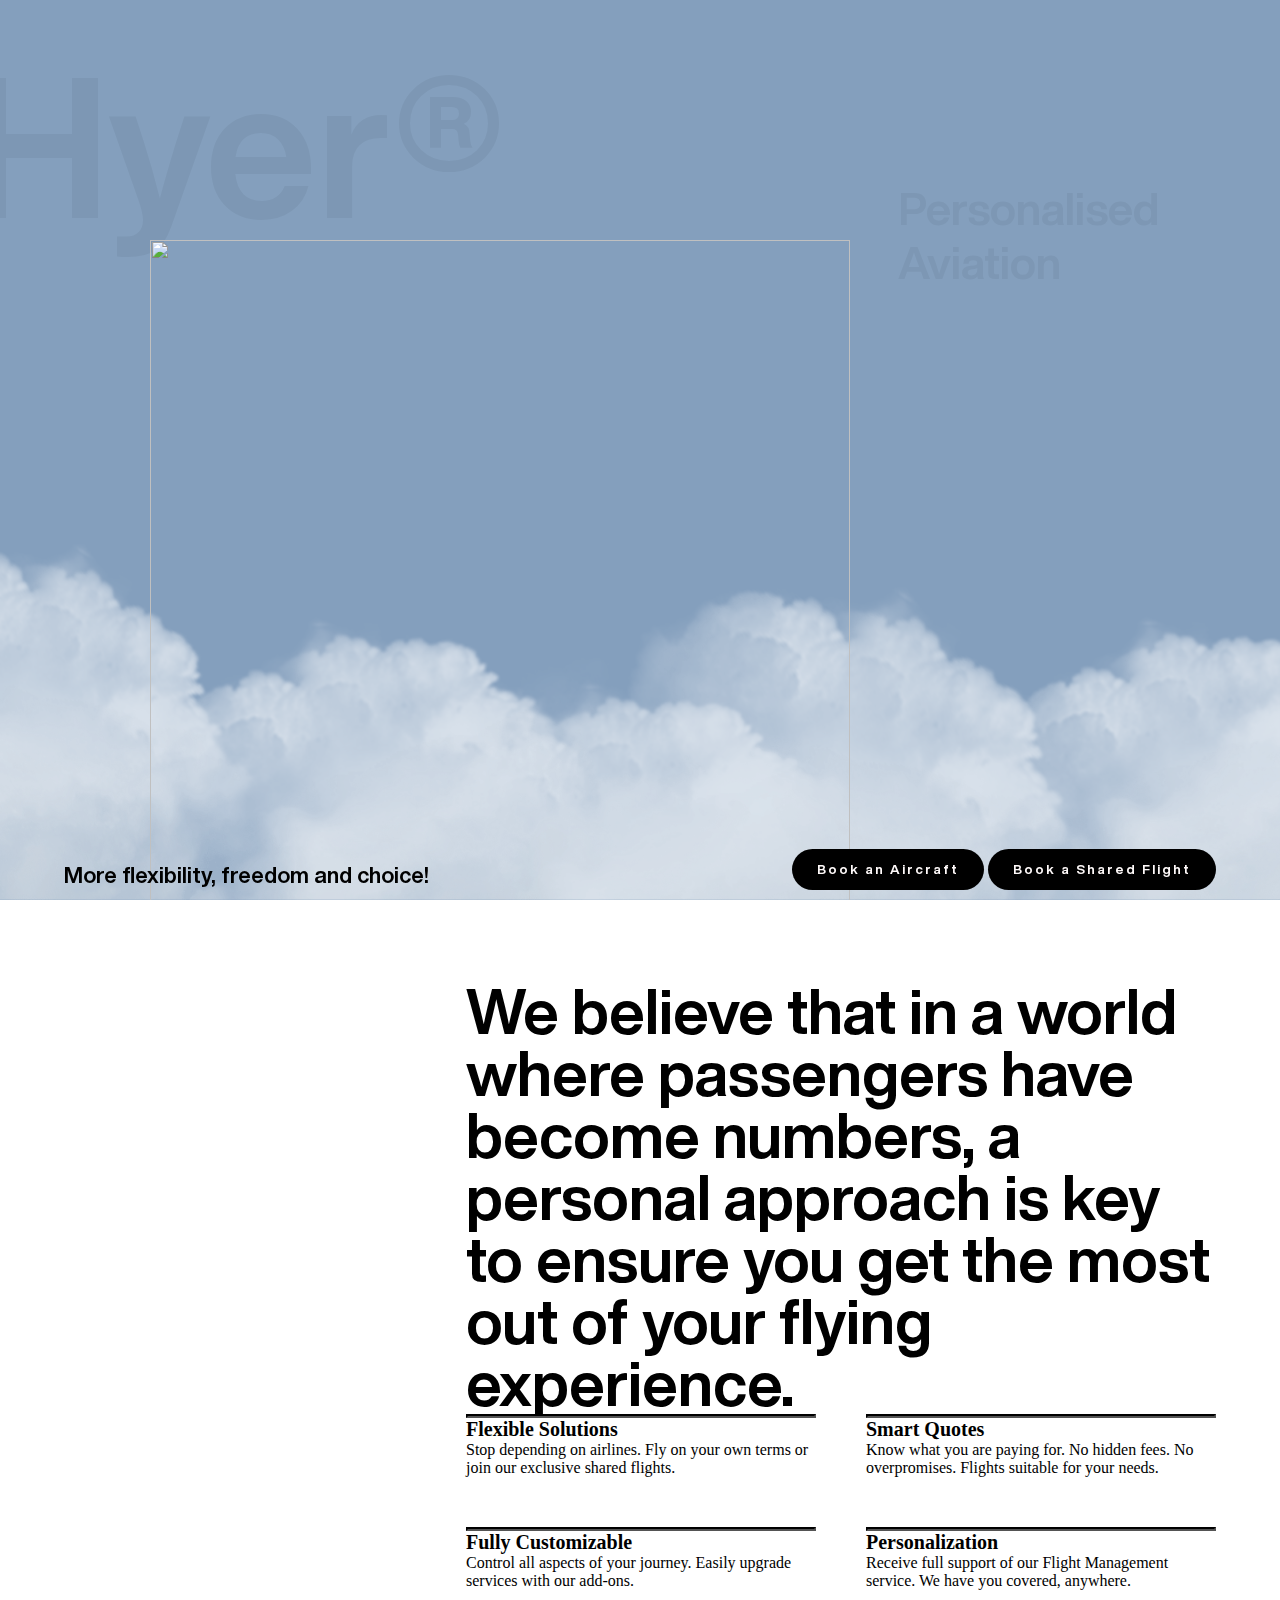
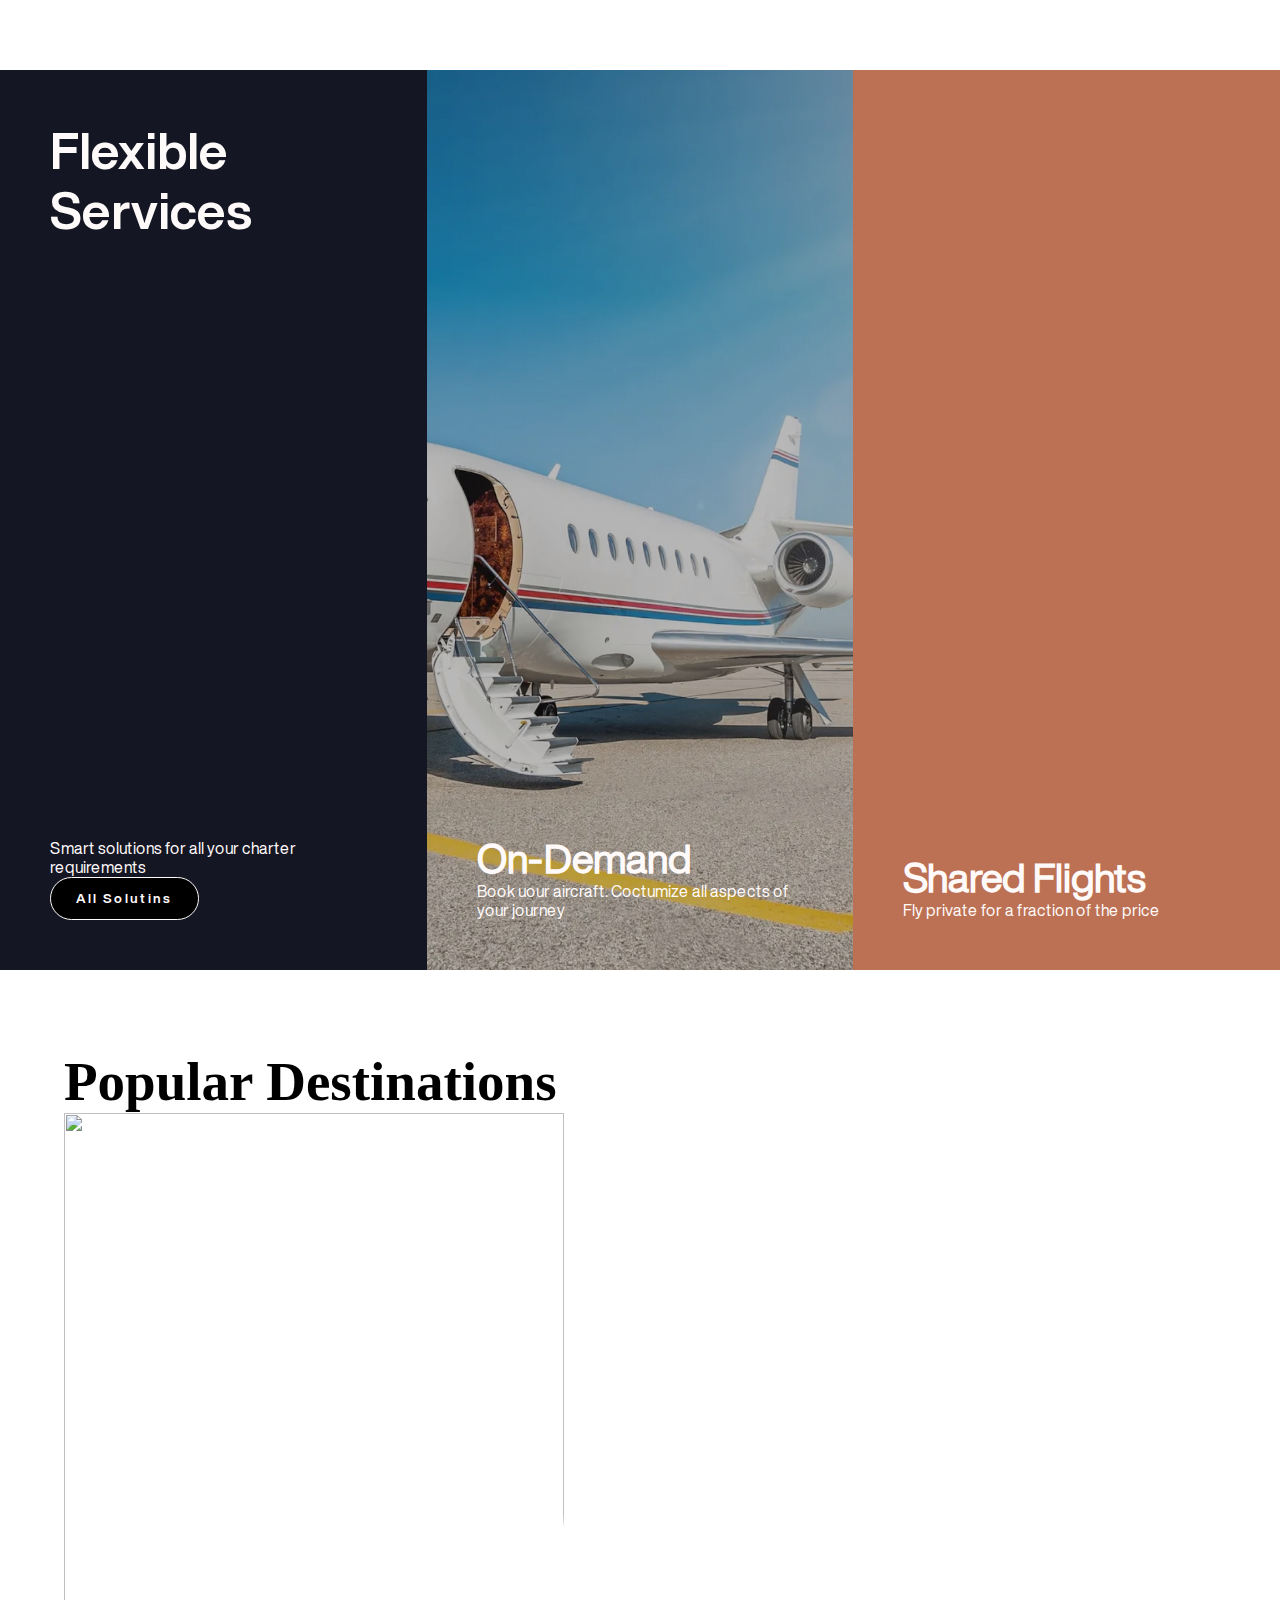
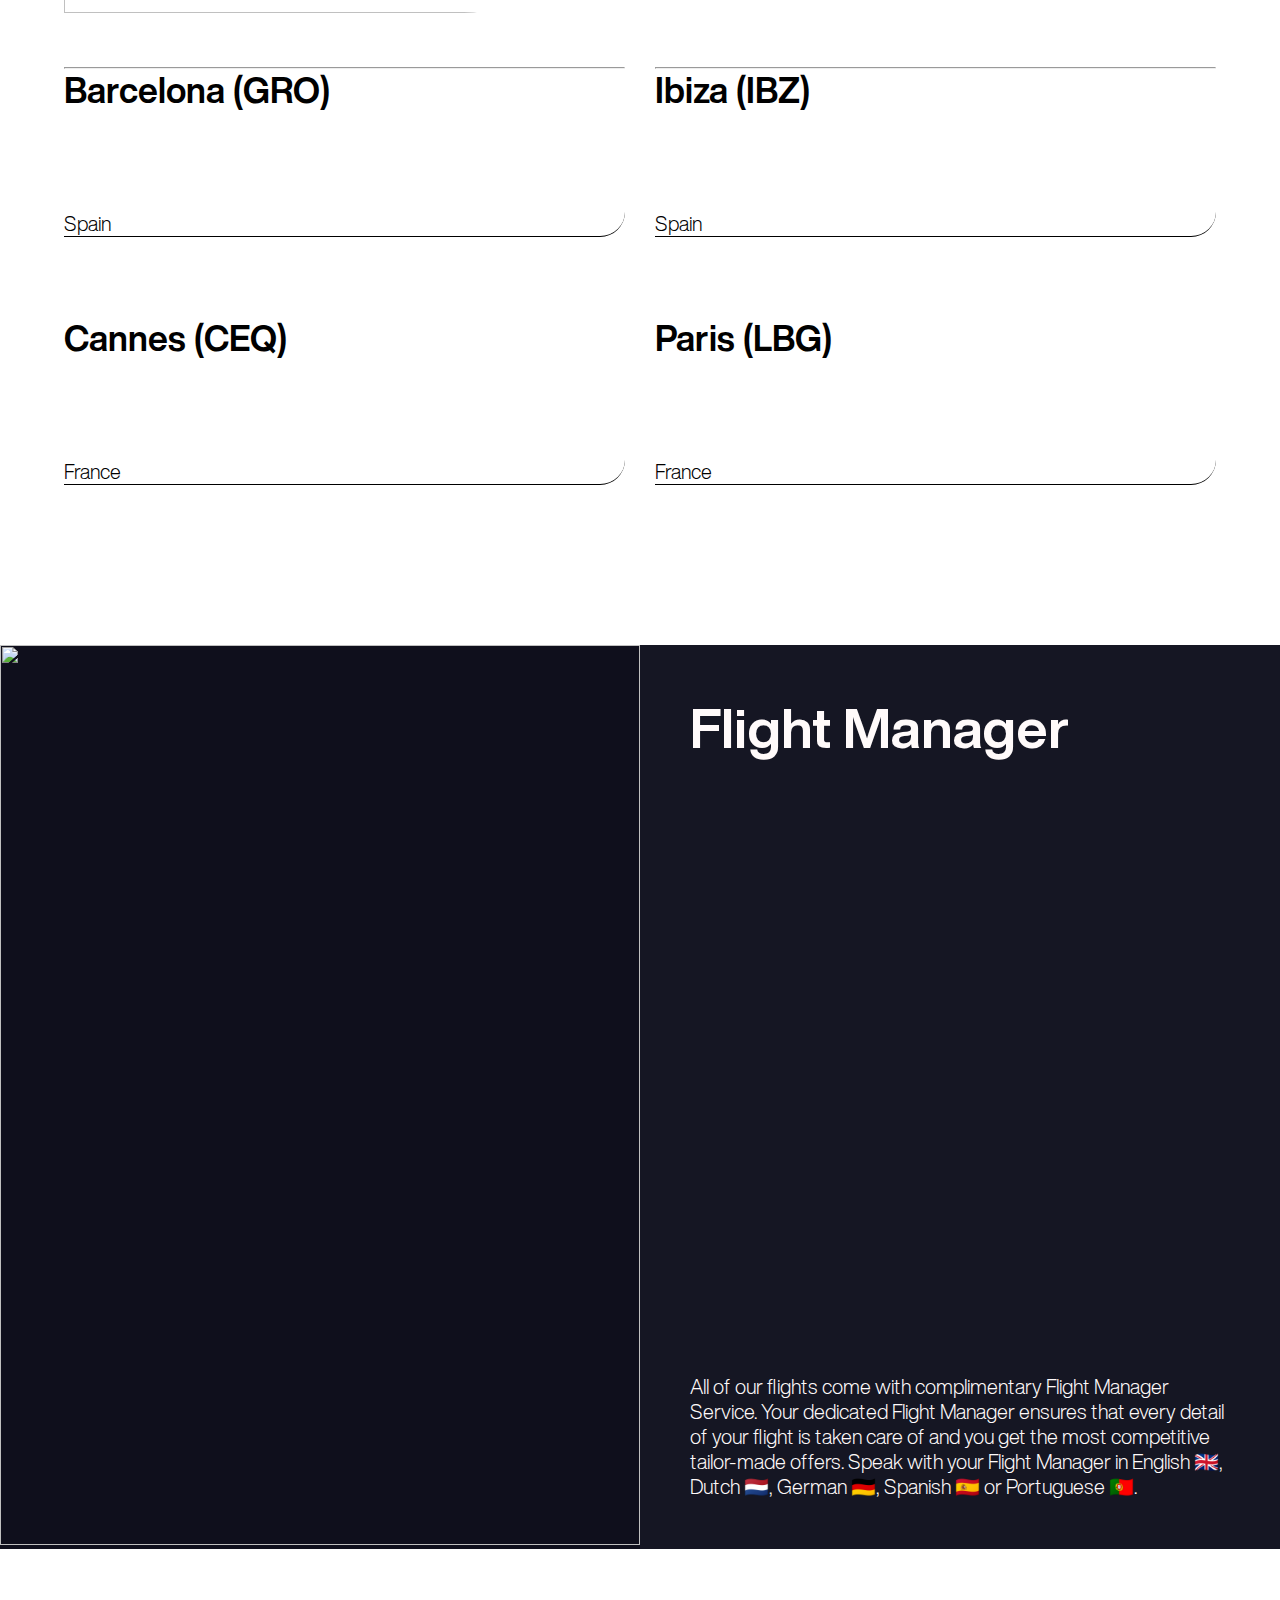
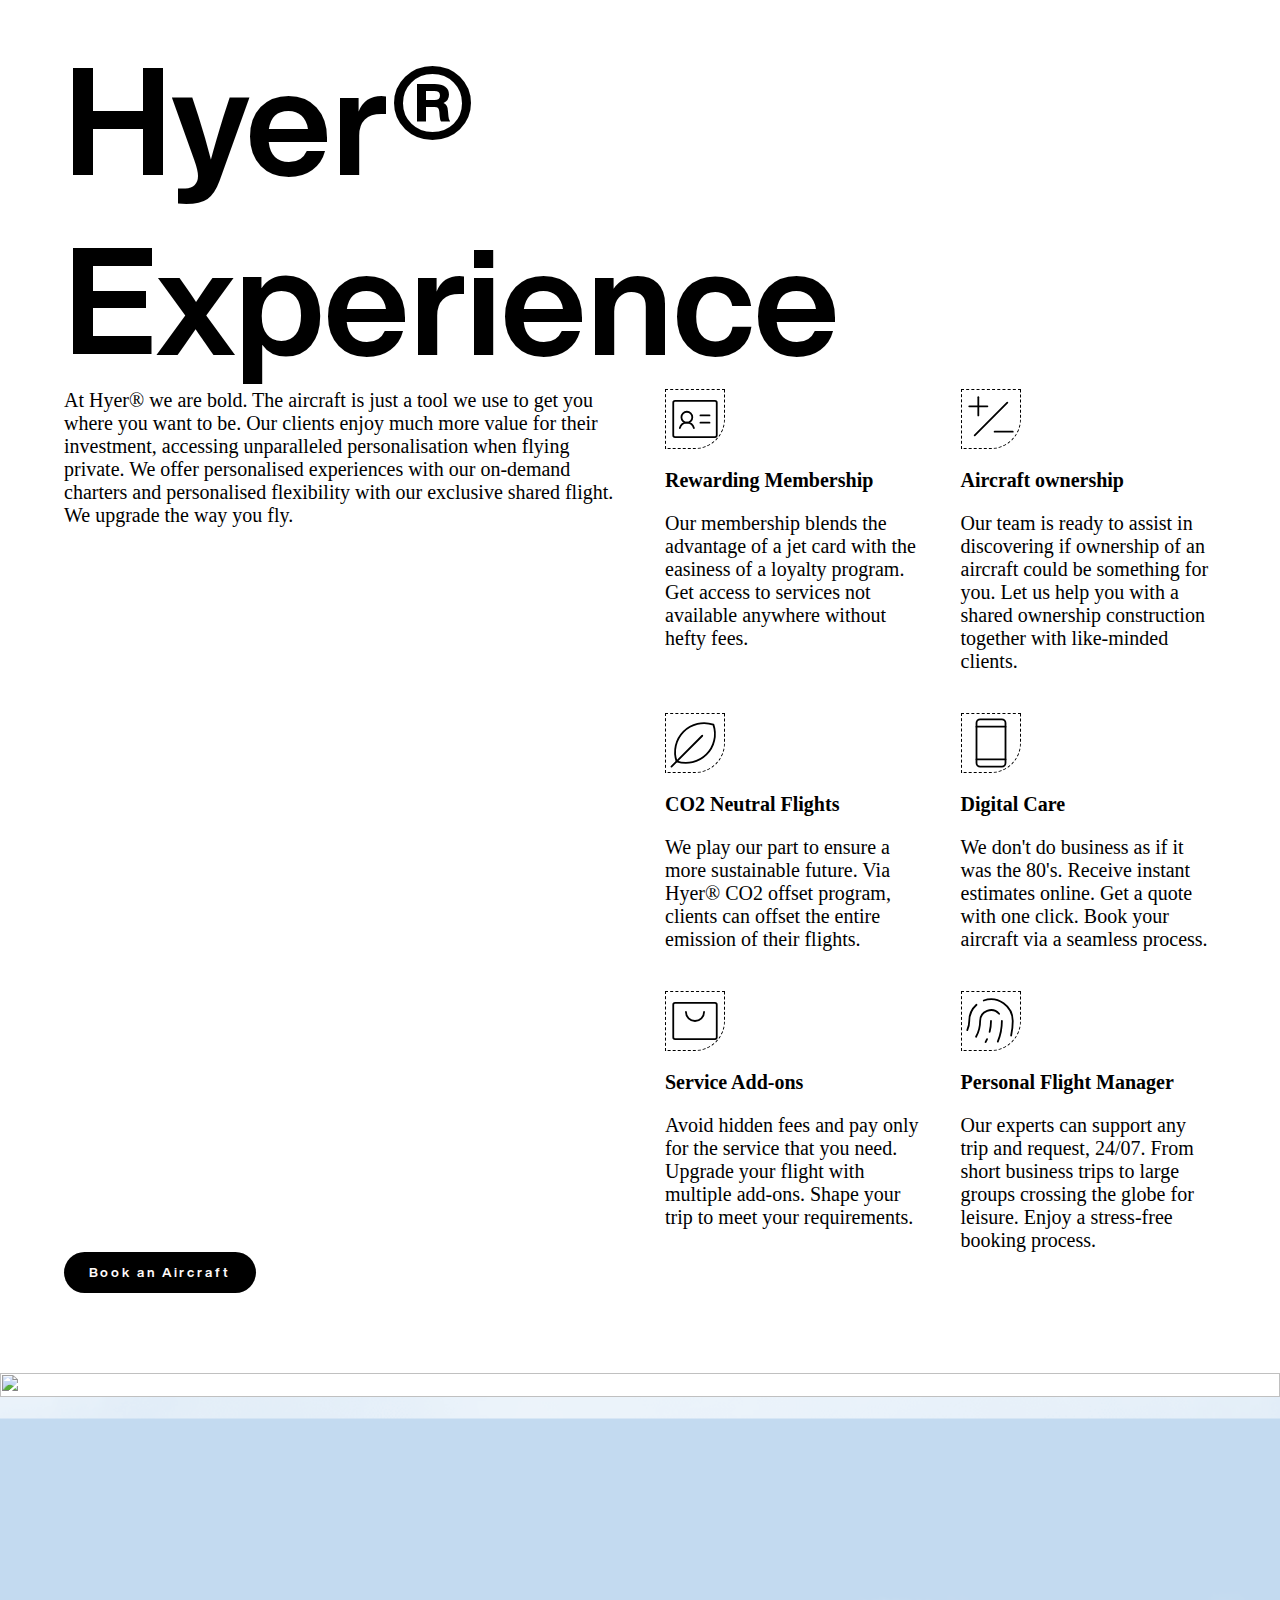
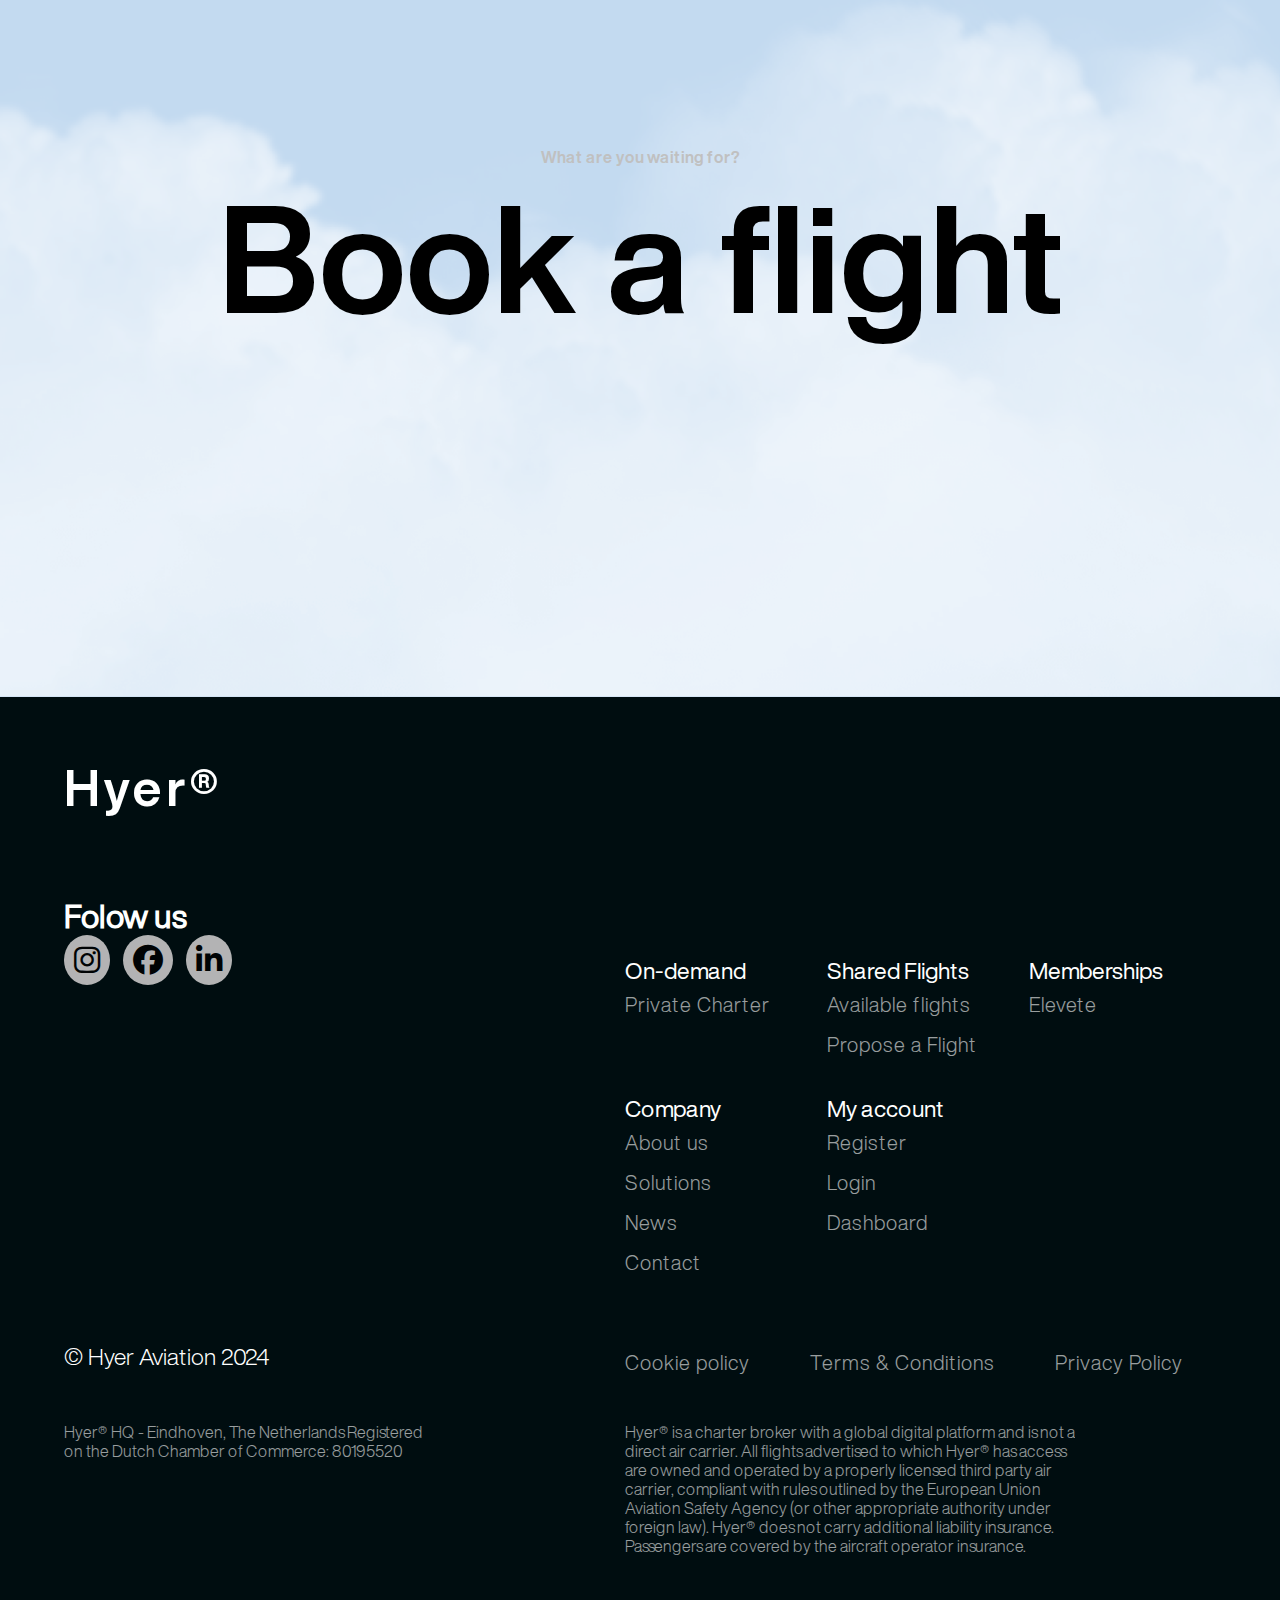
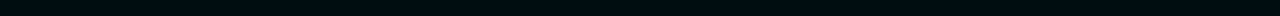
==== commit fec68941: "t" ====
--- a/index.html
+++ b/index.html
@@ -6,16 +6,14 @@
 	<meta name="viewport" content="width=device-width, initial-scale=1.0">
 	<title>Document</title>
 	<link rel="stylesheet" href="css/main.min.css">
-	<link rel="stylesheet" href="../bootstrap-5.3.2-dist/css/bootstrap.min.css">
-	<link rel="stylesheet" href="https://cdnjs.cloudflare.com/ajax/libs/animate.css/4.1.1/animate.min.css">
+	<!-- <link rel="stylesheet" href="../bootstrap-5.3.2-dist/css/bootstrap.min.css"> -->
+	<!-- <link rel="stylesheet" href="https://cdnjs.cloudflare.com/ajax/libs/animate.css/4.1.1/animate.min.css"> -->
 	<link rel="stylesheet" href="https://cdnjs.cloudflare.com/ajax/libs/font-awesome/6.5.2/css/all.min.css">
 </head>
 
+
 <header class="header">
 	<div class="header__container">
-		<!-- <div class="header__cloud">
-			<img class="header__cloud_img" src="img/cloud.png" alt="">
-		</div> -->
 		<nav class="nav">
 			<div class="nav__logo">
 				<p>
@@ -78,7 +76,8 @@
 		</nav>
 		<div class="sectionhero">
 			<div class="sectionhero__img">
-				<img class="sectionhero__img_img" src="img/airplane.png" alt="">
+				<img class="sectionhero__img_img lazy" data-original="img/airplane.png" src="img/lazyload.gif" width="700px"
+					height="700px" alt="">
 			</div>
 			<div class="sectionhero__body">
 				<div class="sectionhero__desc">
@@ -296,13 +295,13 @@
 		<div class="section-3__body">
 			<div class="section-3__slider">
 				<div class="section-3__slider--item">
-					<img src="img/slide3.jpg" alt="">
+					<img class="lazy" data-original="img/slide3.jpg" src="img/lazyload.gif" alt="">
 				</div>
 				<div class="section-3__slider--item">
-					<img src="img/slide4.jpg" alt="">
+					<img class="lazy" data-original="img/slide4.jpg" src="img/lazyload.gif" alt="">
 				</div>
 				<div class="section-3__slider--item">
-					<img src="img/slide5.jpg" alt="">
+					<img class="lazy" data-original="img/slide5.jpg" src="img/lazyload.gif" alt="">
 				</div>
 
 			</div>
@@ -336,7 +335,7 @@
 	<div class="section-4">
 		<div class="section-4Left">
 			<div class="section-4Left__img">
-				<img src="img/1611581927-hyer-personal-flight-manager.png" alt="">
+				<img class="lazy" data-original="img/1611581927-hyer-personal-flight-manager.png" src="img/lazyload.gif" alt="">
 			</div>
 		</div>
 		<div class="section-4Right">
@@ -496,16 +495,16 @@
 	<div class="section-6 ">
 		<div class="section-6slider ">
 			<div class="section-6slider__item">
-				<img src="img/1629201451-luxury-business-jet-cabin.jpg" alt="">
+				<img class="lazy" data-original="img/1629201451-luxury-business-jet-cabin.jpg" src="img/lazyload.gif" alt="">
 			</div>
 			<div class="section-6slider__item">
-				<img src="img/1620758681-cabin.jpg" alt="">
+				<img class="lazy" data-original="img/1620758681-cabin.jpg" src="img/lazyload.gif" alt="">
 			</div>
 			<div class="section-6slider__item">
-				<img src="img/1620758503-inside-heavy-jet.jpg" alt="">
+				<img class="lazy" data-original="img/1620758503-inside-heavy-jet.jpg" src="img/lazyload.gif" alt="">
 			</div>
 			<div class="section-6slider__item">
-				<img src="img/1611911585-flyhyer.png" alt="">
+				<img class="lazy" data-original="img/1611911585-flyhyer.png" src="img/lazyload.gif" alt="">
 			</div>
 		</div>
 		<div class="section-6desc">
@@ -588,6 +587,10 @@
 <script src="https://cdn.jsdelivr.net/npm/gsap@3.12.5/dist/gsap.min.js"></script>
 <script src="https://cdn.jsdelivr.net/npm/gsap@3.12.5/dist/ScrollTrigger.min.js"></script>
 <script src="js/animationGsap.js"></script>
+<script src="https://cdnjs.cloudflare.com/ajax/libs/jquery.lazyload/1.9.1/jquery.lazyload.min.js"></script>
+<script>
+	$("img.lazy").lazyload();
+</script>
 </body>
 
 </html>--- a/css/main.min.css
+++ b/css/main.min.css
@@ -1 +1 @@
-*,*::before,*::after{padding:0;margin:0;box-sizing:border-box;outline:none}body{overflow-x:hidden}html,body,main{background:#fff}footer .wrapper,.section-5,.section-3,.section-1,.login .login__footer,.login .lost-password,.login .notready-register,.login .login__body,.login .login__head .login__header,.forget-password .forget__input--button,.forget-password .forget__head .forget__header,.forget-password,.register .register__footer,.register .allready-sign,.register .register__body,.register .register__head .register__header,.register-show,.nav__hidenmenu--items,.nav__hidenmenu--buttons,header.header .header__container{width:100%;max-width:1350px;margin:0 auto}@media(max-width: 1370px){footer .wrapper,.section-5,.section-3,.section-1,.login .login__footer,.login .lost-password,.login .notready-register,.login .login__body,.login .login__head .login__header,.forget-password .forget__input--button,.forget-password .forget__head .forget__header,.forget-password,.register .register__footer,.register .allready-sign,.register .register__body,.register .register__head .register__header,.register-show,.nav__hidenmenu--items,.nav__hidenmenu--buttons,header.header .header__container{width:90%;margin:0 5%}}.section-5__button,.section-2Left__button,.login .login__input--button,.forget-password .forget__input--button,.register .register__form .register__input--button,.sectionhero__buttons button,.nav__hidenmenu--button_close,.nav__hidenmenu--button_2,.nav__hidenmenu--button_1{padding:12px 25px;border-radius:50px;border:none;color:snow;background-color:#000;font-family:helveticaBold;letter-spacing:2px;cursor:pointer}.section-5__button:hover,.section-2Left__button:hover,.login .login__input--button:hover,.forget-password .forget__input--button:hover,.register .register__form .register__input--button:hover,.sectionhero__buttons button:hover,.nav__hidenmenu--button_close:hover,.nav__hidenmenu--button_2:hover,.nav__hidenmenu--button_1:hover{opacity:.8}@media(max-width: 500px){.section-5__button,.section-2Left__button,.login .login__input--button,.forget-password .forget__input--button,.register .register__form .register__input--button,.sectionhero__buttons button,.nav__hidenmenu--button_close,.nav__hidenmenu--button_2,.nav__hidenmenu--button_1{padding:10px 15px}}.section-6desc__link,.nav__hidenmenu--link{text-decoration:none;position:relative}.section-6desc__link:hover::after,.nav__hidenmenu--link:hover::after{width:100%}.section-6desc__link::after,.nav__hidenmenu--link::after{width:0;content:"";position:absolute;bottom:0;left:0;height:1px;background-color:#000;transition:.3s}@keyframes heroClouds{0%{transform:translateX(50px)}20%{transform:translateX(70px) translateY(20px)}30%{transform:translateX(90px) translateY(30px)}40%{transform:translateX(110px) translateY(50px)}50%{transform:translateX(90px) translateY(50px)}70%{transform:translateX(110px) translateY(40px)}80%{transform:translateX(90px) translateY(30px)}90%{transform:translateX(70px) translateY(20px)}100%{transform:translateX(50px) translateY(20px)}}@keyframes airplane{0%{transform:rotate(0)}100%{transform:rotate(360deg)}}:root{--index: calc(1vw + 1vh) }@font-face{font-family:helveticaBold;src:url(../fonts/HelveticaNowDisplay-Bold.woff2)}@font-face{font-family:helveticaLight;src:url(../fonts/HelveticaNowDisplay-Light.woff2)}@font-face{font-family:helveticaReg;src:url(../fonts/HelveticaNowDisplay-Regular.woff2)}.body-overflowlock{overflow:hidden}header.header{width:100vw;overflow:hidden;background-blend-mode:lighten;position:relative;background:#849fbd url(../img/home-cta-clouds.png) bottom/100% no-repeat}header.header .header__container{display:flex;flex-direction:column;justify-content:space-between;height:100vh}nav.nav{display:flex;justify-content:space-between;flex-wrap:nowrap;padding-bottom:100px}.nav__logo{width:63%;font-size:calc(var(--index)*9);font-family:helveticaBold;line-height:290px;z-index:10}@media(max-width: 1024px){.nav__logo{font-size:80px;line-height:200px}}.nav__menu{width:25%;display:flex;flex-direction:column}.nav__burger,.nav__menu{display:flex;justify-content:space-between;padding-top:50px;z-index:10}.nav__menu--list{list-style:none;display:flex;gap:30px;font-size:20px;padding:0}@media(max-width: 1024px){.nav__menu--list{display:none}}.nav__menu--link{text-decoration:none;font-family:helveticaLight;color:#000;position:relative}.nav__menu--link:hover::after{width:100%}.nav__menu--link::after{width:0;content:"";position:absolute;left:0;bottom:0;height:1px;background-color:#000;transition:.3s}.nav__burger{display:flex;font-size:20px;gap:15px}@media(max-width: 768px){.nav__burger{flex-direction:column;gap:8px;justify-content:start}}.fa-solid{background-color:#000;color:snow;padding:15px;border-radius:50%;transition:.4s}.fa-solid:hover{opacity:.7}.fa-plane-up{background-color:#000;color:snow;padding:15px;border-radius:50%;transition:.4s}.fa-plane-up:hover{opacity:.7}.nav__menu--desc{font-size:45px;font-family:helveticaBold}@media(max-width: 768px){.nav__menu--desc{display:none}}.nav__hidenmenu{position:absolute;top:0;right:-150%;height:100vh;padding-block:40px;z-index:1000;width:100%;background:#fff;transition:.6s;overflow-y:scroll}.show-menu{position:absolute;right:0;transition:1s}.nav__hidenmenu--buttons{display:flex;gap:10px;justify-content:end}.nav__hidenmenu--button_1{line-height:35px}.nav__hidenmenu--button_2{line-height:35px}.nav__hidenmenu--button_close{margin-left:50px;font-size:20px}@media(max-width: 400px){.nav__hidenmenu--button_close{margin-left:20px}}.nav__hidenmenu--items{display:grid;grid-template-columns:repeat(2, 1fr)}@media(max-width: 1024px){.nav__hidenmenu--items{grid-template-columns:1fr}}.nav__hidenmenu--item{display:flex;flex-direction:column;line-height:45px}.nav__hidenmenu--title{font-size:2rem}.nav__hidenmenu--link{font-size:1.2rem;color:#000;font-family:helveticaLight}.sectionhero{height:100%;display:flex}.sectionhero__img{text-align:center;overflow:hidden}.sectionhero__img img{position:absolute;top:50%;left:50%;width:700px;transform:translate(-70%, -30%);z-index:10}@media(max-width: 768px){.sectionhero__img img{width:500px}}@media(max-width: 425px){.sectionhero__img img{width:300px;left:100px;top:280px;transform:translate(-50%, -30%) scale(1.3)}}.sectionhero__body{width:100%;display:flex;justify-content:space-between;align-self:end}@media(max-width: 768px){.sectionhero__body{flex-direction:column;justify-content:end;gap:40px}}.sectionhero__desc{font-size:22px;font-family:helveticaBold;align-self:center;z-index:10}@media(max-width: 768px){.sectionhero__desc{font-size:40px}}@media(max-width: 425px){.sectionhero__desc{font-size:32px}}.sectionhero__buttons{z-index:10}.sectionhero__buttons button:nth-child(1){margin-bottom:10px}.register-show{display:block;transition:.4s}.login-show{display:block;transition:.4s}.register{height:100vh;width:100vw;background:#f0f0f0;position:absolute;left:0;top:0;z-index:1000;display:none;transition:.4s}.register .register__head{background:#000d10;color:#fff;border-radius:0 0 50px 0;height:27vh;display:flex;flex-direction:column;justify-content:space-around;align-items:start}.register .register__head a{cursor:pointer;text-decoration:none;color:#fff;font-family:helveticaLight;font-size:20px;background:#000d10}.register .register__head a i{background:#000d10}.register .register__head a i:hover{opacity:1}.register .register__body{padding-block:20px 40px}.register .register__form{display:grid;grid-template-columns:repeat(2, 500px)}.register .register__form .register__input--label{display:block;opacity:.6}.register .register__form input{border-top:none;border-left:none;border-right:none;border-bottom:1px solid #d3d3d3;width:400px;padding-block:20px;font-size:20px;background:#f0f0f0}.register .register__form input::placeholder{font-size:22px;opacity:.3}.register .register__form .register__input--checkbox{width:50px;background-color:#f0f0f0}.register .register__form .register__input--button{margin-block:20px}.register .register__title{font-family:helveticaBold;padding-bottom:20px}@media(max-width: 767px){.register .register__title{font-size:calc(30px + 34*(100vw - 320px)/1280)}}@media(min-width: 767px){.register .register__title{font-size:calc(30px + 20*100vw/1280)}}.register .allready-sign{text-decoration:none;color:#9a0202}.register .allready-sign:hover{text-decoration:underline;text-decoration-color:#818181}.register .allready-sign span{color:#818181}.forget-password{height:100vh;width:100vw;background:#f0f0f0;position:absolute;left:0;top:0;z-index:1000;display:none;transition:.1s}.forget-password .forget__title{font-family:helveticaBold;padding-bottom:20px}@media(max-width: 767px){.forget-password .forget__title{font-size:calc(30px + 34*(100vw - 320px)/1280)}}@media(min-width: 767px){.forget-password .forget__title{font-size:calc(30px + 20*100vw/1280)}}.forget-password .forget__head{background:#000d10;color:#fff;border-radius:0 0 50px 0;height:27vh;display:flex;flex-direction:column;justify-content:space-around;align-items:start}@media(max-width: 767px){.forget-password .forget__head .forget__header{font-size:calc(40px + 42.5*(100vw - 320px)/1280)}}@media(min-width: 767px){.forget-password .forget__head .forget__header{font-size:calc(40px + 25*100vw/1280)}}.forget-password .forget__head a{cursor:pointer;text-decoration:none;color:#fff;font-family:helveticaLight;font-size:20px;background:#000d10}.forget-password .forget__head a i{background:#000d10}.forget-password .forget__head a i:hover{opacity:1}.forget-password .forget__body{padding-block:40px}.forget-password .forget__form{display:grid;grid-template-columns:500px}.forget-password .forget__form label{display:block;opacity:.6}.forget-password .forget__form input{border-top:none;border-left:none;border-right:none;border-bottom:1px solid #d3d3d3;width:400px;padding-block:20px;font-size:20px;background:#f0f0f0}.forget-password .forget__form input::placeholder{font-size:22px;opacity:.3}.forget-password .forget__input--button{margin-block:20px}.forget-password .checkEmail{color:#000;font-family:helveticaBold;font-size:25px;margin-top:20px}.forget-password span{display:block;padding-top:20px}.login{height:100vh;width:100vw;background:#f0f0f0;position:absolute;left:0;top:0;z-index:1000;display:none;transition:.1s}.login .login__title{font-family:helveticaBold;padding-bottom:20px}@media(max-width: 767px){.login .login__title{font-size:calc(30px + 34*(100vw - 320px)/1280)}}@media(min-width: 767px){.login .login__title{font-size:calc(30px + 20*100vw/1280)}}.login .login__head{background:#000d10;color:#fff;border-radius:0 0 50px 0;height:27vh;display:flex;flex-direction:column;justify-content:space-around;align-items:start}@media(max-width: 767px){.login .login__head .login__header{font-size:calc(40px + 42.5*(100vw - 320px)/1280)}}@media(min-width: 767px){.login .login__head .login__header{font-size:calc(40px + 25*100vw/1280)}}.login .login__head a{cursor:pointer;text-decoration:none;color:#fff;font-family:helveticaLight;font-size:20px;background:#000d10}.login .login__head a i{background:#000d10}.login .login__head a i:hover{opacity:1}.login .login__body{padding-block:40px}.login .login__form{display:grid;grid-template-columns:500px}.login .login__form label{display:block;opacity:.6}.login .login__form input{border-top:none;border-left:none;border-right:none;border-bottom:1px solid #d3d3d3;width:400px;padding-block:20px;font-size:20px;background:#f0f0f0}.login .login__form input::placeholder{font-size:22px;opacity:.3}.login .login__input--button{margin-block:20px}.login .lost-password,.login .notready-register{text-decoration:none;color:#9a0202}.login .lost-password:hover,.login .notready-register:hover{text-decoration:underline;text-decoration-color:#818181}.login .lost-password span,.login .notready-register span{color:#818181}.section-1{display:flex;padding-block:80px}.section-1Left{width:70%}@media(max-width: 768px){.section-1Left{width:0}}.section-1Right{width:100%}.section-1__header{font-size:62px;line-height:62px;font-family:helveticaBold}@media(max-width: 768px){.section-1__header{font-size:30px;line-height:40px}}@media(max-width: 425px){.section-1__header{font-size:24px;line-height:25px}}.section-1__descs{display:grid;grid-template-columns:350px 350px;gap:50px}@media(max-width: 768px){.section-1__descs{grid-template-columns:1fr;gap:2px}}.section-2{color:snow;font-family:helveticaReg}.section-2 .wrapper{height:100vh;width:100%;display:grid;grid-template-columns:1fr 1fr 1fr}@media(max-width: 900px){.section-2 .wrapper{grid-template-columns:1fr;grid-template-rows:repeat(1fr)}}.section-2Left{display:flex;flex-direction:column;background:#151623;padding:50px;justify-content:space-between}.section-2Left__title{font-size:50px;font-family:helveticaBold}.section-2Left__decs{justify-self:end}.section-2Left__button{border:1px solid snow}.section-2Left__button:hover{background:snow;color:#000}.section-2Center{background:#b9b8b8 url(../img/1611761434-perseat2.jpg) left/cover no-repeat;background-blend-mode:multiply;padding:50px;display:flex;flex-direction:column;justify-content:end}.section-2Center__title{font-size:40px}.section-2Right{padding:50px;display:flex;flex-direction:column;justify-content:end;background:#bc7154}.section-2Right__title{font-size:40px}.section-3{padding-block:80px}@media(max-width: 767px){.section-3__header{font-size:calc(25px + 51*(100vw - 320px)/1280)}}@media(min-width: 767px){.section-3__header{font-size:calc(25px + 30*100vw/1280)}}.section-3__body{position:relative}.section-3__slider .slick-arrow{position:absolute;top:50%;z-index:10;font-size:0;width:50px;height:50px}.section-3__slider .slick-prev{background:#000 url(../img/icons8-left-50.png) center/cover no-repeat}.section-3__slider .slick-next{background:#000 url(../img/icons8-right-50.png);right:0}.section-3__slider .slick-dots{display:flex;font-size:0;gap:10px;justify-content:start}.section-3__slider .slick-dots button{height:11px;width:11px;border-radius:50%;border:none}.section-3__slider .slick-dots li.slick-active button{background-color:#000}.section-3__slider .slick-dots li button{border:1px solid #000}.section-3__slider .slick-list{overflow:hidden}.section-3__slider .slick-track{display:flex;text-align:start;align-items:start}.section-3__slider--item img{background:cover center no-repeat;height:500px;width:500px;border-radius:0 0 100px 0}.section-3__descs{display:grid;grid-template-columns:repeat(2, 1fr);gap:30px}.section-3__desc{display:flex;flex-direction:column;gap:100px;border-bottom:1px solid #000;border-radius:0 0 25px 0;padding-top:50px}.section-3__desc h2{font-family:helveticaBold}@media(max-width: 767px){.section-3__desc h2{font-size:calc(25px + 17*(100vw - 320px)/1280)}}@media(min-width: 767px){.section-3__desc h2{font-size:calc(25px + 10*100vw/1280)}}.section-3__desc span{font-family:helveticaLight}@media(max-width: 767px){.section-3__desc span{font-size:calc(12px + 13.6*(100vw - 320px)/1280)}}@media(min-width: 767px){.section-3__desc span{font-size:calc(12px + 8*100vw/1280)}}.section-4{display:flex;padding-block:80px;height:100%;color:snow}@media(max-width: 1024px){.section-4{display:block}}.section-4Left{width:50%;background:#0f0f1c}@media(max-width: 1024px){.section-4Left{width:100%}}.section-4Left__img img{height:100vh;width:100%}@media(max-width: 1024px){.section-4Left__img img{height:100%}}.section-4Right{width:50%;padding:50px;background:#151623;display:flex;flex-direction:column;justify-content:space-between}@media(max-width: 1024px){.section-4Right{width:100%}}.section-4Right__title{font-family:helveticaBold}@media(max-width: 767px){.section-4Right__title{font-size:calc(25px + 51*(100vw - 320px)/1280)}}@media(min-width: 767px){.section-4Right__title{font-size:calc(25px + 30*100vw/1280)}}.section-4Right__desc{font-family:helveticaLight}@media(max-width: 767px){.section-4Right__desc{font-size:calc(12px + 13.6*(100vw - 320px)/1280)}}@media(min-width: 767px){.section-4Right__desc{font-size:calc(12px + 8*100vw/1280)}}.section-5__header{font-family:helveticaBold}@media(max-width: 767px){.section-5__header{font-size:calc(50px + 170*(100vw - 320px)/1280)}}@media(min-width: 767px){.section-5__header{font-size:calc(50px + 100*100vw/1280)}}.section-5__body{display:flex;gap:50px}@media(max-width: 1024px){.section-5__body{display:block}}.section-5__left{width:50%}@media(max-width: 767px){.section-5__left{font-size:calc(14px + 10.2*(100vw - 320px)/1280)}}@media(min-width: 767px){.section-5__left{font-size:calc(14px + 6*100vw/1280)}}@media(max-width: 1024px){.section-5__left{width:100%}}.section-5__right{width:50%;display:grid;grid-template-columns:repeat(2, 1fr);gap:40px}@media(max-width: 767px){.section-5__right{font-size:calc(14px + 10.2*(100vw - 320px)/1280)}}@media(min-width: 767px){.section-5__right{font-size:calc(14px + 6*100vw/1280)}}@media(max-width: 1024px){.section-5__right{width:100%}}@media(max-width: 500px){.section-5__right{grid-template-columns:1fr}}.section-5__right--item svg{display:block;font-size:60px;border:1px dashed #000;border-radius:0 0 50% 0}.section-5__right--title{margin-block:20px;font-weight:bold}.section-6{padding-top:80px}.section-6slider{position:relative}.section-6slider__item img{width:100vw}.section-6slider .slick-list{overflow:hidden}.section-6slider .slick-track{display:flex}.section-6slider .slick-arrow{position:absolute;right:20px;bottom:20px;z-index:1000;font-size:0px;width:70px;height:70px;background-color:snow;border:none}.section-6slider .slick-prev{right:100px;background:url(../img/icons8-left-50.png) center/cover no-repeat}.section-6slider .slick-next{background:url(../img/icons8-right-50.png) center/cover no-repeat}.section-6desc{height:100vh;text-align:center;font-family:helveticaBold;display:flex;flex-direction:column;justify-content:center;align-items:center;background:#c3daf0 url(../img/home-cta-clouds.png) bottom;z-index:1;background-blend-mode:overlay}.section-6desc__title{color:silver}.section-6desc__link{color:#000}@media(max-width: 767px){.section-6desc__link{font-size:calc(50px + 170*(100vw - 320px)/1280)}}@media(min-width: 767px){.section-6desc__link{font-size:calc(50px + 100*100vw/1280)}}.section-6desc__link::after{height:6px}footer{height:100%;padding-block:60px;background:#000d10;color:#fff;font-family:helveticaReg}footer a{text-decoration:none;color:#fff}footer .footer__header{letter-spacing:4px;margin-bottom:80px;font-family:helveticaBold}@media(max-width: 767px){footer .footer__header{font-size:calc(30px + 34*(100vw - 320px)/1280)}}@media(min-width: 767px){footer .footer__header{font-size:calc(30px + 20*100vw/1280)}}footer .footer__links{display:grid;grid-template-columns:40% 50%;column-gap:100px}@media(max-width: 1024px){footer .footer__links{grid-template-columns:1fr}}footer .fa-brands{font-size:30px;background:snow;color:#000;padding:10px;border-radius:50%;margin-right:10px;opacity:.7}footer .fa-brands:hover{opacity:1}footer .footer__navList{display:grid;grid-template-columns:repeat(3, 1fr);gap:30px;padding-block:60px}@media(max-width: 1024px){footer .footer__navList{grid-template-columns:repeat(2, 1fr)}}footer .footer__list{display:flex;flex-direction:column}@media(max-width: 767px){footer .footer__list--title{font-size:calc(18px + 8.5*(100vw - 320px)/1280)}}@media(min-width: 767px){footer .footer__list--title{font-size:calc(18px + 5*100vw/1280)}}footer .footer__list--link{font-family:helveticaLight;letter-spacing:1px;line-height:40px}@media(max-width: 767px){footer .footer__list--link{font-size:calc(14px + 10.2*(100vw - 320px)/1280)}}@media(min-width: 767px){footer .footer__list--link{font-size:calc(14px + 6*100vw/1280)}}footer .footer__list--link:not(:hover){opacity:.6}footer .footer__bottom{display:grid;grid-template-columns:40% 50%;column-gap:100px;row-gap:40px;font-family:helveticaLight}@media(max-width: 1024px){footer .footer__bottom{grid-template-columns:1fr}}footer .footer__bottomTitle{font-family:helveticaLight}@media(max-width: 767px){footer .footer__bottomTitle{font-size:calc(18px + 8.5*(100vw - 320px)/1280)}}@media(min-width: 767px){footer .footer__bottomTitle{font-size:calc(18px + 5*100vw/1280)}}footer .footer__bottomNav{display:flex;gap:60px;font-family:helveticaLight;letter-spacing:1px;line-height:40px}@media(max-width: 767px){footer .footer__bottomNav{font-size:calc(14px + 10.2*(100vw - 320px)/1280)}}@media(min-width: 767px){footer .footer__bottomNav{font-size:calc(14px + 6*100vw/1280)}}@media(max-width: 500px){footer .footer__bottomNav{flex-direction:column;gap:0}}footer .footer__bottomNav a{opacity:.6}footer .footer__bottomNav a:hover{opacity:1}footer .footer__bottomDesc{width:80%;opacity:.6}@media(max-width: 767px){footer .footer__bottomDesc{font-size:calc(12px + 6.8*(100vw - 320px)/1280)}}@media(min-width: 767px){footer .footer__bottomDesc{font-size:calc(12px + 4*100vw/1280)}}+*,*::before,*::after{padding:0;margin:0;box-sizing:border-box;outline:none}body{overflow-x:hidden}html,body,main{background:#fff}footer .wrapper,.section-5,.section-3,.section-1,.login .login__footer,.login .lost-password,.login .notready-register,.login .login__body,.login .login__head .login__header,.forget-password .forget__input--button,.forget-password .forget__head .forget__header,.forget-password,.register .register__footer,.register .allready-sign,.register .register__body,.register .register__head .register__header,.register-show,.nav__hidenmenu--items,.nav__hidenmenu--buttons,header.header .header__container{width:100%;max-width:1350px;margin:0 auto}@media(max-width: 1370px){footer .wrapper,.section-5,.section-3,.section-1,.login .login__footer,.login .lost-password,.login .notready-register,.login .login__body,.login .login__head .login__header,.forget-password .forget__input--button,.forget-password .forget__head .forget__header,.forget-password,.register .register__footer,.register .allready-sign,.register .register__body,.register .register__head .register__header,.register-show,.nav__hidenmenu--items,.nav__hidenmenu--buttons,header.header .header__container{width:90%;margin:0 5%}}.section-5__button,.section-2Left__button,.login .login__input--button,.forget-password .forget__input--button,.register .register__form .register__input--button,.sectionhero__buttons button,.nav__hidenmenu--button_close,.nav__hidenmenu--button_2,.nav__hidenmenu--button_1{padding:12px 25px;border-radius:50px;border:none;color:snow;background-color:#000;font-family:helveticaBold;letter-spacing:2px;cursor:pointer}.section-5__button:hover,.section-2Left__button:hover,.login .login__input--button:hover,.forget-password .forget__input--button:hover,.register .register__form .register__input--button:hover,.sectionhero__buttons button:hover,.nav__hidenmenu--button_close:hover,.nav__hidenmenu--button_2:hover,.nav__hidenmenu--button_1:hover{opacity:.8}@media(max-width: 500px){.section-5__button,.section-2Left__button,.login .login__input--button,.forget-password .forget__input--button,.register .register__form .register__input--button,.sectionhero__buttons button,.nav__hidenmenu--button_close,.nav__hidenmenu--button_2,.nav__hidenmenu--button_1{padding:10px 15px}}.section-6desc__link,.nav__hidenmenu--link{text-decoration:none;position:relative}.section-6desc__link:hover::after,.nav__hidenmenu--link:hover::after{width:100%}.section-6desc__link::after,.nav__hidenmenu--link::after{width:0;content:"";position:absolute;bottom:0;left:0;height:1px;background-color:#000;transition:.3s}@keyframes heroClouds{0%{transform:translateX(50px)}20%{transform:translateX(70px) translateY(20px)}30%{transform:translateX(90px) translateY(30px)}40%{transform:translateX(110px) translateY(50px)}50%{transform:translateX(90px) translateY(50px)}70%{transform:translateX(110px) translateY(40px)}80%{transform:translateX(90px) translateY(30px)}90%{transform:translateX(70px) translateY(20px)}100%{transform:translateX(50px) translateY(20px)}}@keyframes airplane{0%{transform:rotate(0)}100%{transform:rotate(360deg)}}:root{--index: calc(1vw + 1vh) }@font-face{font-family:helveticaBold;src:url(../fonts/HelveticaNowDisplay-Bold.woff2)}@font-face{font-family:helveticaLight;src:url(../fonts/HelveticaNowDisplay-Light.woff2)}@font-face{font-family:helveticaReg;src:url(../fonts/HelveticaNowDisplay-Regular.woff2)}.body-overflowlock{overflow:hidden}header.header{width:100vw;overflow:hidden;background-blend-mode:lighten;position:relative;background:#849fbd url(../img/home-cta-clouds.png) bottom/100% no-repeat}header.header .header__container{display:flex;flex-direction:column;justify-content:space-between;height:100vh}nav.nav{display:flex;justify-content:space-between;flex-wrap:nowrap;padding-bottom:100px}.nav__logo{width:63%;font-size:calc(var(--index)*9);font-family:helveticaBold;line-height:290px;z-index:10}@media(max-width: 1024px){.nav__logo{font-size:80px;line-height:200px}}.nav__menu{width:25%;display:flex;flex-direction:column}.nav__burger,.nav__menu{display:flex;justify-content:space-between;padding-top:50px;z-index:10}.nav__menu--list{list-style:none;display:flex;gap:30px;font-size:20px;padding:0}@media(max-width: 1024px){.nav__menu--list{display:none}}.nav__menu--link{text-decoration:none;font-family:helveticaLight;color:#000;position:relative}.nav__menu--link:hover::after{width:100%}.nav__menu--link::after{width:0;content:"";position:absolute;left:0;bottom:0;height:1px;background-color:#000;transition:.3s}.nav__burger{display:flex;font-size:20px;gap:15px}@media(max-width: 768px){.nav__burger{flex-direction:column;gap:8px;justify-content:start}}.fa-solid{background-color:#000;color:snow;padding:15px;border-radius:50%;transition:.4s}.fa-solid:hover{opacity:.7}.fa-plane-up{background-color:#000;color:snow;padding:15px;border-radius:50%;transition:.4s}.fa-plane-up:hover{opacity:.7}.nav__menu--desc{font-size:45px;font-family:helveticaBold}@media(max-width: 768px){.nav__menu--desc{display:none}}.nav__hidenmenu{position:absolute;top:0;right:-150%;height:100vh;padding-block:40px;z-index:1000;width:100%;background:#fff;transition:.6s;overflow-y:scroll}.show-menu{position:absolute;right:0;transition:1s}.nav__hidenmenu--buttons{display:flex;gap:10px;justify-content:end}.nav__hidenmenu--button_1{line-height:35px}.nav__hidenmenu--button_2{line-height:35px}.nav__hidenmenu--button_close{margin-left:50px;font-size:20px}@media(max-width: 400px){.nav__hidenmenu--button_close{margin-left:20px}}.nav__hidenmenu--items{display:grid;grid-template-columns:repeat(2, 1fr)}@media(max-width: 1024px){.nav__hidenmenu--items{grid-template-columns:1fr}}.nav__hidenmenu--item{display:flex;flex-direction:column;line-height:45px}.nav__hidenmenu--title{font-size:2rem}.nav__hidenmenu--link{font-size:1.2rem;color:#000;font-family:helveticaLight}.sectionhero{height:100%;display:flex}.sectionhero__img{text-align:center;overflow:hidden}.sectionhero__img img{position:absolute;top:50%;left:50%;width:700px;transform:translate(-70%, -30%);z-index:10}@media(max-width: 768px){.sectionhero__img img{width:500px}}@media(max-width: 425px){.sectionhero__img img{width:300px;left:100px;top:280px;transform:translate(-50%, -30%) scale(1.3)}}.sectionhero__body{width:100%;display:flex;justify-content:space-between;align-self:end}@media(max-width: 768px){.sectionhero__body{flex-direction:column;justify-content:end;gap:40px}}.sectionhero__desc{font-size:22px;font-family:helveticaBold;align-self:center;z-index:10}@media(max-width: 768px){.sectionhero__desc{font-size:40px}}@media(max-width: 425px){.sectionhero__desc{font-size:32px}}.sectionhero__buttons{z-index:10}.sectionhero__buttons button:nth-child(1){margin-bottom:10px}.register-show{display:block;transition:.4s}.login-show{display:block;transition:.4s}.register{height:100vh;width:100vw;background:#f0f0f0;position:absolute;left:0;top:0;z-index:1000;display:none;transition:.4s}.register .register__head{background:#000d10;color:#fff;border-radius:0 0 50px 0;height:27vh;display:flex;flex-direction:column;justify-content:space-around;align-items:start}.register .register__head a{cursor:pointer;text-decoration:none;color:#fff;font-family:helveticaLight;font-size:20px;background:#000d10}.register .register__head a i{background:#000d10}.register .register__head a i:hover{opacity:1}.register .register__body{padding-block:20px 40px}.register .register__form{display:grid;grid-template-columns:repeat(2, 500px)}.register .register__form .register__input--label{display:block;opacity:.6}.register .register__form input{border-top:none;border-left:none;border-right:none;border-bottom:1px solid #d3d3d3;width:400px;padding-block:20px;font-size:20px;background:#f0f0f0}.register .register__form input::placeholder{font-size:22px;opacity:.3}.register .register__form .register__input--checkbox{width:50px;background-color:#f0f0f0}.register .register__form .register__input--button{margin-block:20px}.register .register__title{font-family:helveticaBold;padding-bottom:20px}@media(max-width: 767px){.register .register__title{font-size:calc(30px + 34*(100vw - 320px)/1280)}}@media(min-width: 767px){.register .register__title{font-size:calc(30px + 20*100vw/1280)}}.register .allready-sign{text-decoration:none;color:#9a0202}.register .allready-sign:hover{text-decoration:underline;text-decoration-color:#818181}.register .allready-sign span{color:#818181}.forget-password{height:100vh;width:100vw;background:#f0f0f0;position:absolute;left:0;top:0;z-index:1000;display:none;transition:.1s}.forget-password .forget__title{font-family:helveticaBold;padding-bottom:20px}@media(max-width: 767px){.forget-password .forget__title{font-size:calc(30px + 34*(100vw - 320px)/1280)}}@media(min-width: 767px){.forget-password .forget__title{font-size:calc(30px + 20*100vw/1280)}}.forget-password .forget__head{background:#000d10;color:#fff;border-radius:0 0 50px 0;height:27vh;display:flex;flex-direction:column;justify-content:space-around;align-items:start}@media(max-width: 767px){.forget-password .forget__head .forget__header{font-size:calc(40px + 42.5*(100vw - 320px)/1280)}}@media(min-width: 767px){.forget-password .forget__head .forget__header{font-size:calc(40px + 25*100vw/1280)}}.forget-password .forget__head a{cursor:pointer;text-decoration:none;color:#fff;font-family:helveticaLight;font-size:20px;background:#000d10}.forget-password .forget__head a i{background:#000d10}.forget-password .forget__head a i:hover{opacity:1}.forget-password .forget__body{padding-block:40px}.forget-password .forget__form{display:grid;grid-template-columns:500px}.forget-password .forget__form label{display:block;opacity:.6}.forget-password .forget__form input{border-top:none;border-left:none;border-right:none;border-bottom:1px solid #d3d3d3;width:400px;padding-block:20px;font-size:20px;background:#f0f0f0}.forget-password .forget__form input::placeholder{font-size:22px;opacity:.3}.forget-password .forget__input--button{margin-block:20px}.forget-password .checkEmail{color:#000;font-family:helveticaBold;font-size:25px;margin-top:20px}.forget-password span{display:block;padding-top:20px}.login{height:100vh;width:100vw;background:#f0f0f0;position:absolute;left:0;top:0;z-index:1000;display:none;transition:.1s}.login .login__title{font-family:helveticaBold;padding-bottom:20px}@media(max-width: 767px){.login .login__title{font-size:calc(30px + 34*(100vw - 320px)/1280)}}@media(min-width: 767px){.login .login__title{font-size:calc(30px + 20*100vw/1280)}}.login .login__head{background:#000d10;color:#fff;border-radius:0 0 50px 0;height:27vh;display:flex;flex-direction:column;justify-content:space-around;align-items:start}@media(max-width: 767px){.login .login__head .login__header{font-size:calc(40px + 42.5*(100vw - 320px)/1280)}}@media(min-width: 767px){.login .login__head .login__header{font-size:calc(40px + 25*100vw/1280)}}.login .login__head a{cursor:pointer;text-decoration:none;color:#fff;font-family:helveticaLight;font-size:20px;background:#000d10}.login .login__head a i{background:#000d10}.login .login__head a i:hover{opacity:1}.login .login__body{padding-block:40px}.login .login__form{display:grid;grid-template-columns:500px}.login .login__form label{display:block;opacity:.6}.login .login__form input{border-top:none;border-left:none;border-right:none;border-bottom:1px solid #d3d3d3;width:400px;padding-block:20px;font-size:20px;background:#f0f0f0}.login .login__form input::placeholder{font-size:22px;opacity:.3}.login .login__input--button{margin-block:20px}.login .lost-password,.login .notready-register{text-decoration:none;color:#9a0202}.login .lost-password:hover,.login .notready-register:hover{text-decoration:underline;text-decoration-color:#818181}.login .lost-password span,.login .notready-register span{color:#818181}.section-1{display:flex;padding-block:80px}.section-1Left{width:70%}@media(max-width: 768px){.section-1Left{width:0}}.section-1Right{width:100%}.section-1__header{font-size:62px;line-height:62px;font-family:helveticaBold}@media(max-width: 768px){.section-1__header{font-size:30px;line-height:40px}}@media(max-width: 425px){.section-1__header{font-size:24px;line-height:25px}}.section-1__descs{display:grid;grid-template-columns:350px 350px;gap:50px}@media(max-width: 768px){.section-1__descs{grid-template-columns:1fr;gap:2px}}.section-2{color:snow;font-family:helveticaReg}.section-2 .wrapper{height:100vh;width:100%;display:grid;grid-template-columns:1fr 1fr 1fr}@media(max-width: 900px){.section-2 .wrapper{grid-template-columns:1fr;grid-template-rows:repeat(1fr)}}.section-2Left{display:flex;flex-direction:column;background:#151623;padding:50px;justify-content:space-between}.section-2Left__title{font-size:50px;font-family:helveticaBold}.section-2Left__decs{justify-self:end}.section-2Left__button{border:1px solid snow}.section-2Left__button:hover{background:snow;color:#000}.section-2Center{background:#b9b8b8 url(../img/1611761434-perseat2.jpg) left/cover no-repeat;background-blend-mode:multiply;padding:50px;display:flex;flex-direction:column;justify-content:end}.section-2Center__title{font-size:40px}.section-2Right{padding:50px;display:flex;flex-direction:column;justify-content:end;background:#bc7154}.section-2Right__title{font-size:40px}.section-3{padding-block:80px}@media(max-width: 767px){.section-3__header{font-size:calc(25px + 51*(100vw - 320px)/1280)}}@media(min-width: 767px){.section-3__header{font-size:calc(25px + 30*100vw/1280)}}.section-3__body{position:relative}.section-3__slider .slick-arrow{position:absolute;top:50%;z-index:10;font-size:0;width:50px;height:50px}.section-3__slider .slick-prev{background:#000 url(../img/icons8-left-50.png) center/cover no-repeat}.section-3__slider .slick-next{background:#000 url(../img/icons8-right-50.png);right:0}.section-3__slider .slick-dots{display:flex;font-size:0;gap:10px;justify-content:start}.section-3__slider .slick-dots button{height:11px;width:11px;border-radius:50%;border:none}.section-3__slider .slick-dots li.slick-active button{background-color:#000}.section-3__slider .slick-dots li button{border:1px solid #000}.section-3__slider .slick-list{overflow:hidden}.section-3__slider .slick-track{display:flex;text-align:start;align-items:start}.section-3__slider--item img{background:cover center no-repeat;height:500px;width:500px;border-radius:0 0 100px 0}.section-3__descs{display:grid;grid-template-columns:repeat(2, 1fr);gap:30px}.section-3__desc{display:flex;flex-direction:column;gap:100px;border-bottom:1px solid #000;border-radius:0 0 25px 0;padding-top:50px}.section-3__desc h2{font-family:helveticaBold}@media(max-width: 767px){.section-3__desc h2{font-size:calc(25px + 17*(100vw - 320px)/1280)}}@media(min-width: 767px){.section-3__desc h2{font-size:calc(25px + 10*100vw/1280)}}.section-3__desc span{font-family:helveticaLight}@media(max-width: 767px){.section-3__desc span{font-size:calc(12px + 13.6*(100vw - 320px)/1280)}}@media(min-width: 767px){.section-3__desc span{font-size:calc(12px + 8*100vw/1280)}}.section-4{display:flex;padding-block:80px;height:100%;color:snow}@media(max-width: 1024px){.section-4{display:block}}.section-4Left{width:50%;background:#0f0f1c}@media(max-width: 1024px){.section-4Left{width:100%}}.section-4Left__img img{height:100vh;width:100%}@media(max-width: 1024px){.section-4Left__img img{height:100%}}.section-4Right{width:50%;padding:50px;background:#151623;display:flex;flex-direction:column;justify-content:space-between}@media(max-width: 1024px){.section-4Right{width:100%}}.section-4Right__title{font-family:helveticaBold}@media(max-width: 767px){.section-4Right__title{font-size:calc(25px + 51*(100vw - 320px)/1280)}}@media(min-width: 767px){.section-4Right__title{font-size:calc(25px + 30*100vw/1280)}}.section-4Right__desc{font-family:helveticaLight}@media(max-width: 767px){.section-4Right__desc{font-size:calc(12px + 13.6*(100vw - 320px)/1280)}}@media(min-width: 767px){.section-4Right__desc{font-size:calc(12px + 8*100vw/1280)}}.section-5__header{font-family:helveticaBold}@media(max-width: 767px){.section-5__header{font-size:calc(50px + 170*(100vw - 320px)/1280)}}@media(min-width: 767px){.section-5__header{font-size:calc(50px + 100*100vw/1280)}}.section-5__body{display:flex;gap:50px}@media(max-width: 1024px){.section-5__body{display:block}}.section-5__left{width:50%}@media(max-width: 767px){.section-5__left{font-size:calc(14px + 10.2*(100vw - 320px)/1280)}}@media(min-width: 767px){.section-5__left{font-size:calc(14px + 6*100vw/1280)}}@media(max-width: 1024px){.section-5__left{width:100%}}.section-5__right{width:50%;display:grid;grid-template-columns:repeat(2, 1fr);gap:40px}@media(max-width: 767px){.section-5__right{font-size:calc(14px + 10.2*(100vw - 320px)/1280)}}@media(min-width: 767px){.section-5__right{font-size:calc(14px + 6*100vw/1280)}}@media(max-width: 1024px){.section-5__right{width:100%}}@media(max-width: 500px){.section-5__right{grid-template-columns:1fr}}.section-5__right--item svg{display:block;font-size:60px;border:1px dashed #000;border-radius:0 0 50% 0}.section-5__right--title{margin-block:20px;font-weight:bold}.section-6{padding-top:80px}.section-6slider{position:relative}.section-6slider__item img{width:100vw;height:100%;object-fit:cover}.section-6slider .slick-list{overflow:hidden}.section-6slider .slick-track{display:flex}.section-6slider .slick-arrow{position:absolute;right:20px;bottom:20px;z-index:1000;font-size:0px;width:70px;height:70px;background-color:snow;border:none}.section-6slider .slick-prev{right:100px;background:url(../img/icons8-left-50.png) center/cover no-repeat}.section-6slider .slick-next{background:url(../img/icons8-right-50.png) center/cover no-repeat}.section-6desc{height:100vh;text-align:center;font-family:helveticaBold;display:flex;flex-direction:column;justify-content:center;align-items:center;background:#c3daf0 url(../img/home-cta-clouds.png) bottom;z-index:1;background-blend-mode:overlay}.section-6desc__title{color:silver}.section-6desc__link{color:#000}@media(max-width: 767px){.section-6desc__link{font-size:calc(50px + 170*(100vw - 320px)/1280)}}@media(min-width: 767px){.section-6desc__link{font-size:calc(50px + 100*100vw/1280)}}.section-6desc__link::after{height:6px}footer{height:100%;padding-block:60px;background:#000d10;color:#fff;font-family:helveticaReg}footer a{text-decoration:none;color:#fff}footer .footer__header{letter-spacing:4px;margin-bottom:80px;font-family:helveticaBold}@media(max-width: 767px){footer .footer__header{font-size:calc(30px + 34*(100vw - 320px)/1280)}}@media(min-width: 767px){footer .footer__header{font-size:calc(30px + 20*100vw/1280)}}footer .footer__links{display:grid;grid-template-columns:40% 50%;column-gap:100px}@media(max-width: 1024px){footer .footer__links{grid-template-columns:1fr}}footer .fa-brands{font-size:30px;background:snow;color:#000;padding:10px;border-radius:50%;margin-right:10px;opacity:.7}footer .fa-brands:hover{opacity:1}footer .footer__navList{display:grid;grid-template-columns:repeat(3, 1fr);gap:30px;padding-block:60px}@media(max-width: 1024px){footer .footer__navList{grid-template-columns:repeat(2, 1fr)}}footer .footer__list{display:flex;flex-direction:column}@media(max-width: 767px){footer .footer__list--title{font-size:calc(18px + 8.5*(100vw - 320px)/1280)}}@media(min-width: 767px){footer .footer__list--title{font-size:calc(18px + 5*100vw/1280)}}footer .footer__list--link{font-family:helveticaLight;letter-spacing:1px;line-height:40px}@media(max-width: 767px){footer .footer__list--link{font-size:calc(14px + 10.2*(100vw - 320px)/1280)}}@media(min-width: 767px){footer .footer__list--link{font-size:calc(14px + 6*100vw/1280)}}footer .footer__list--link:not(:hover){opacity:.6}footer .footer__bottom{display:grid;grid-template-columns:40% 50%;column-gap:100px;row-gap:40px;font-family:helveticaLight}@media(max-width: 1024px){footer .footer__bottom{grid-template-columns:1fr}}footer .footer__bottomTitle{font-family:helveticaLight}@media(max-width: 767px){footer .footer__bottomTitle{font-size:calc(18px + 8.5*(100vw - 320px)/1280)}}@media(min-width: 767px){footer .footer__bottomTitle{font-size:calc(18px + 5*100vw/1280)}}footer .footer__bottomNav{display:flex;gap:60px;font-family:helveticaLight;letter-spacing:1px;line-height:40px}@media(max-width: 767px){footer .footer__bottomNav{font-size:calc(14px + 10.2*(100vw - 320px)/1280)}}@media(min-width: 767px){footer .footer__bottomNav{font-size:calc(14px + 6*100vw/1280)}}@media(max-width: 500px){footer .footer__bottomNav{flex-direction:column;gap:0}}footer .footer__bottomNav a{opacity:.6}footer .footer__bottomNav a:hover{opacity:1}footer .footer__bottomDesc{width:80%;opacity:.6}@media(max-width: 767px){footer .footer__bottomDesc{font-size:calc(12px + 6.8*(100vw - 320px)/1280)}}@media(min-width: 767px){footer .footer__bottomDesc{font-size:calc(12px + 4*100vw/1280)}}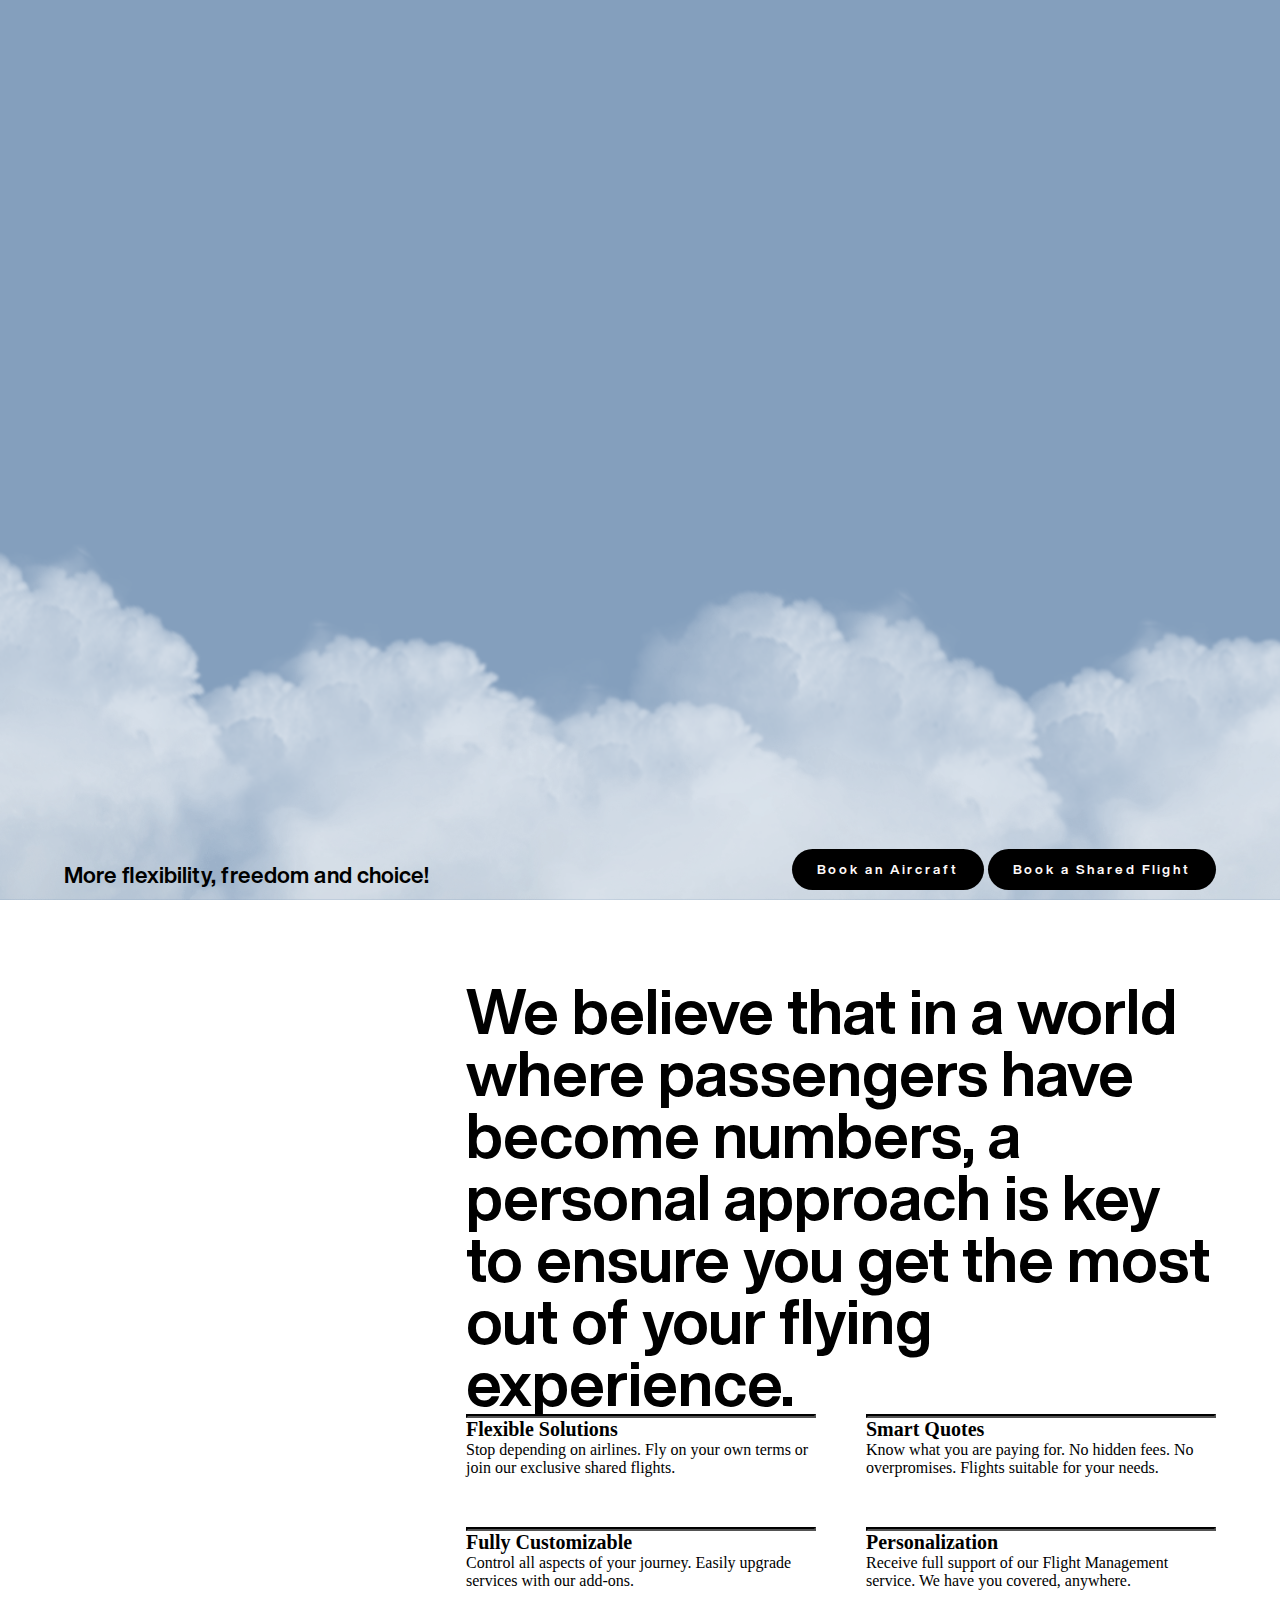
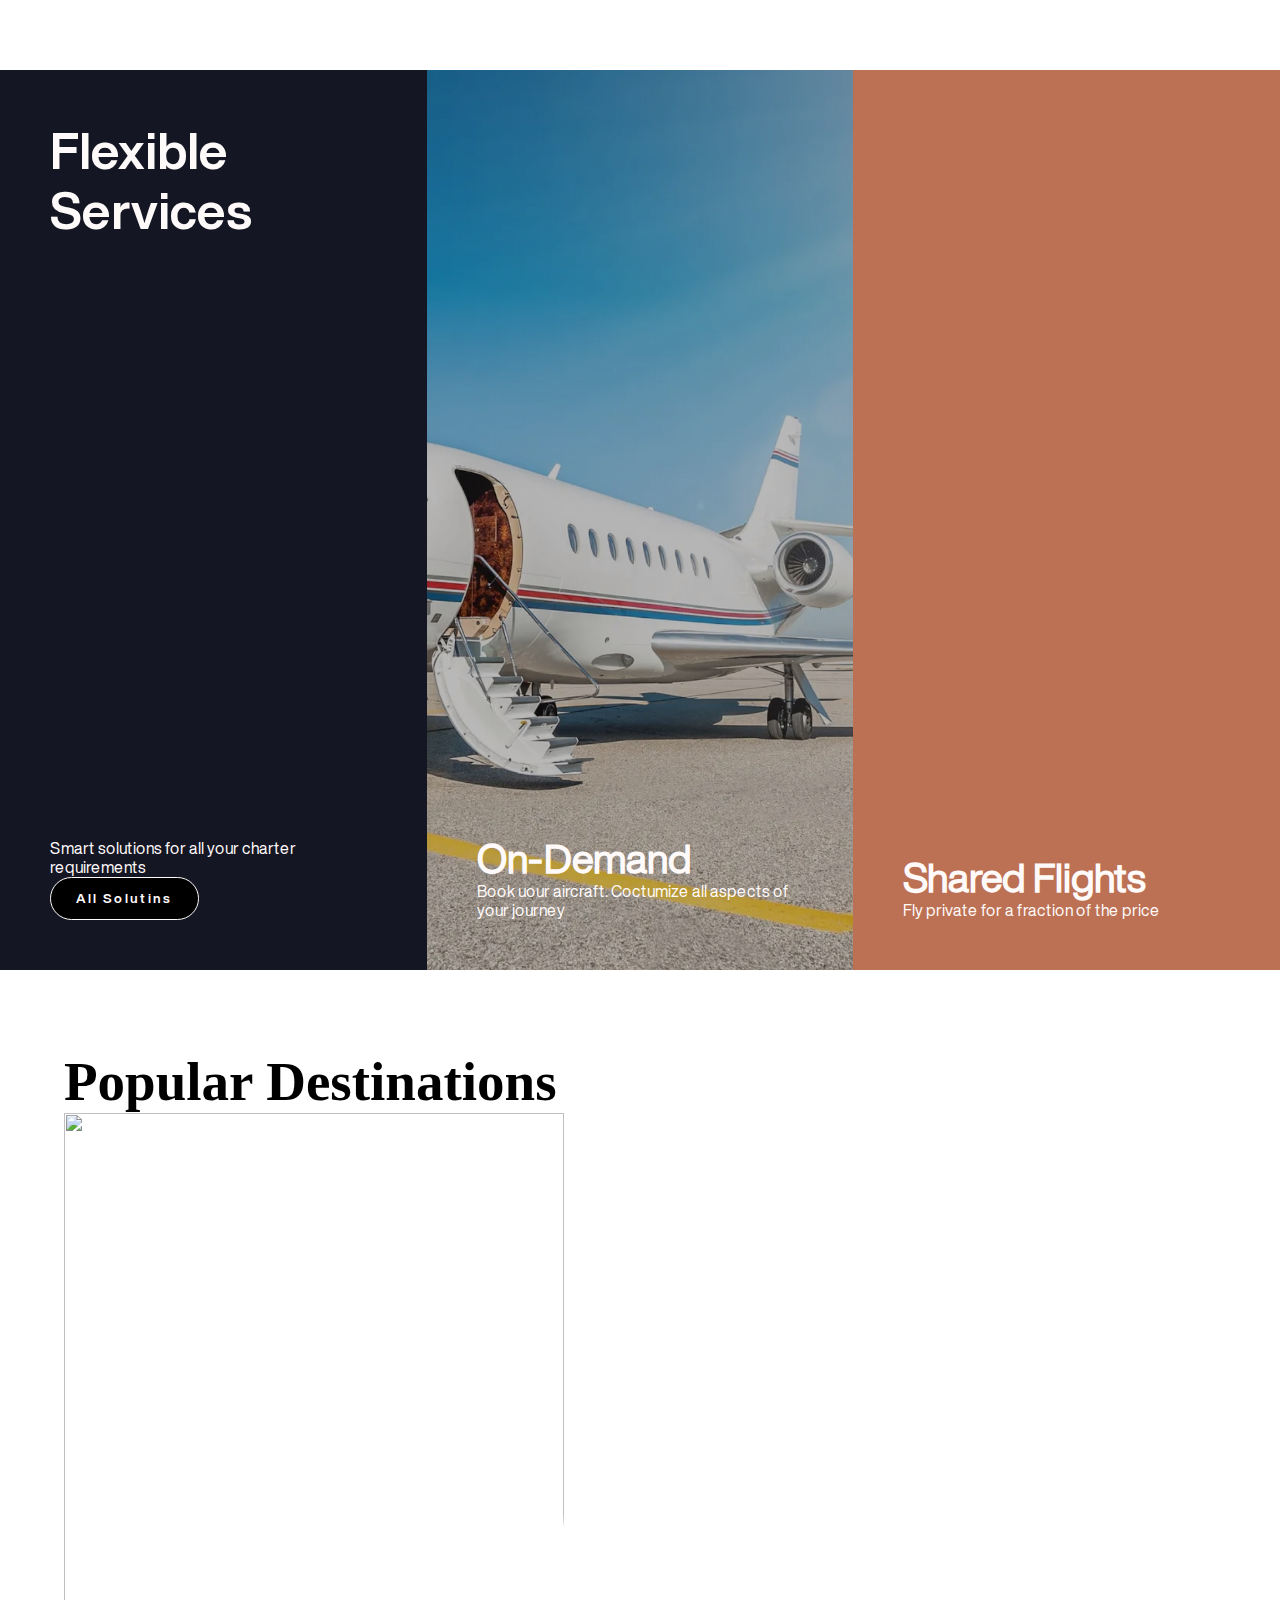
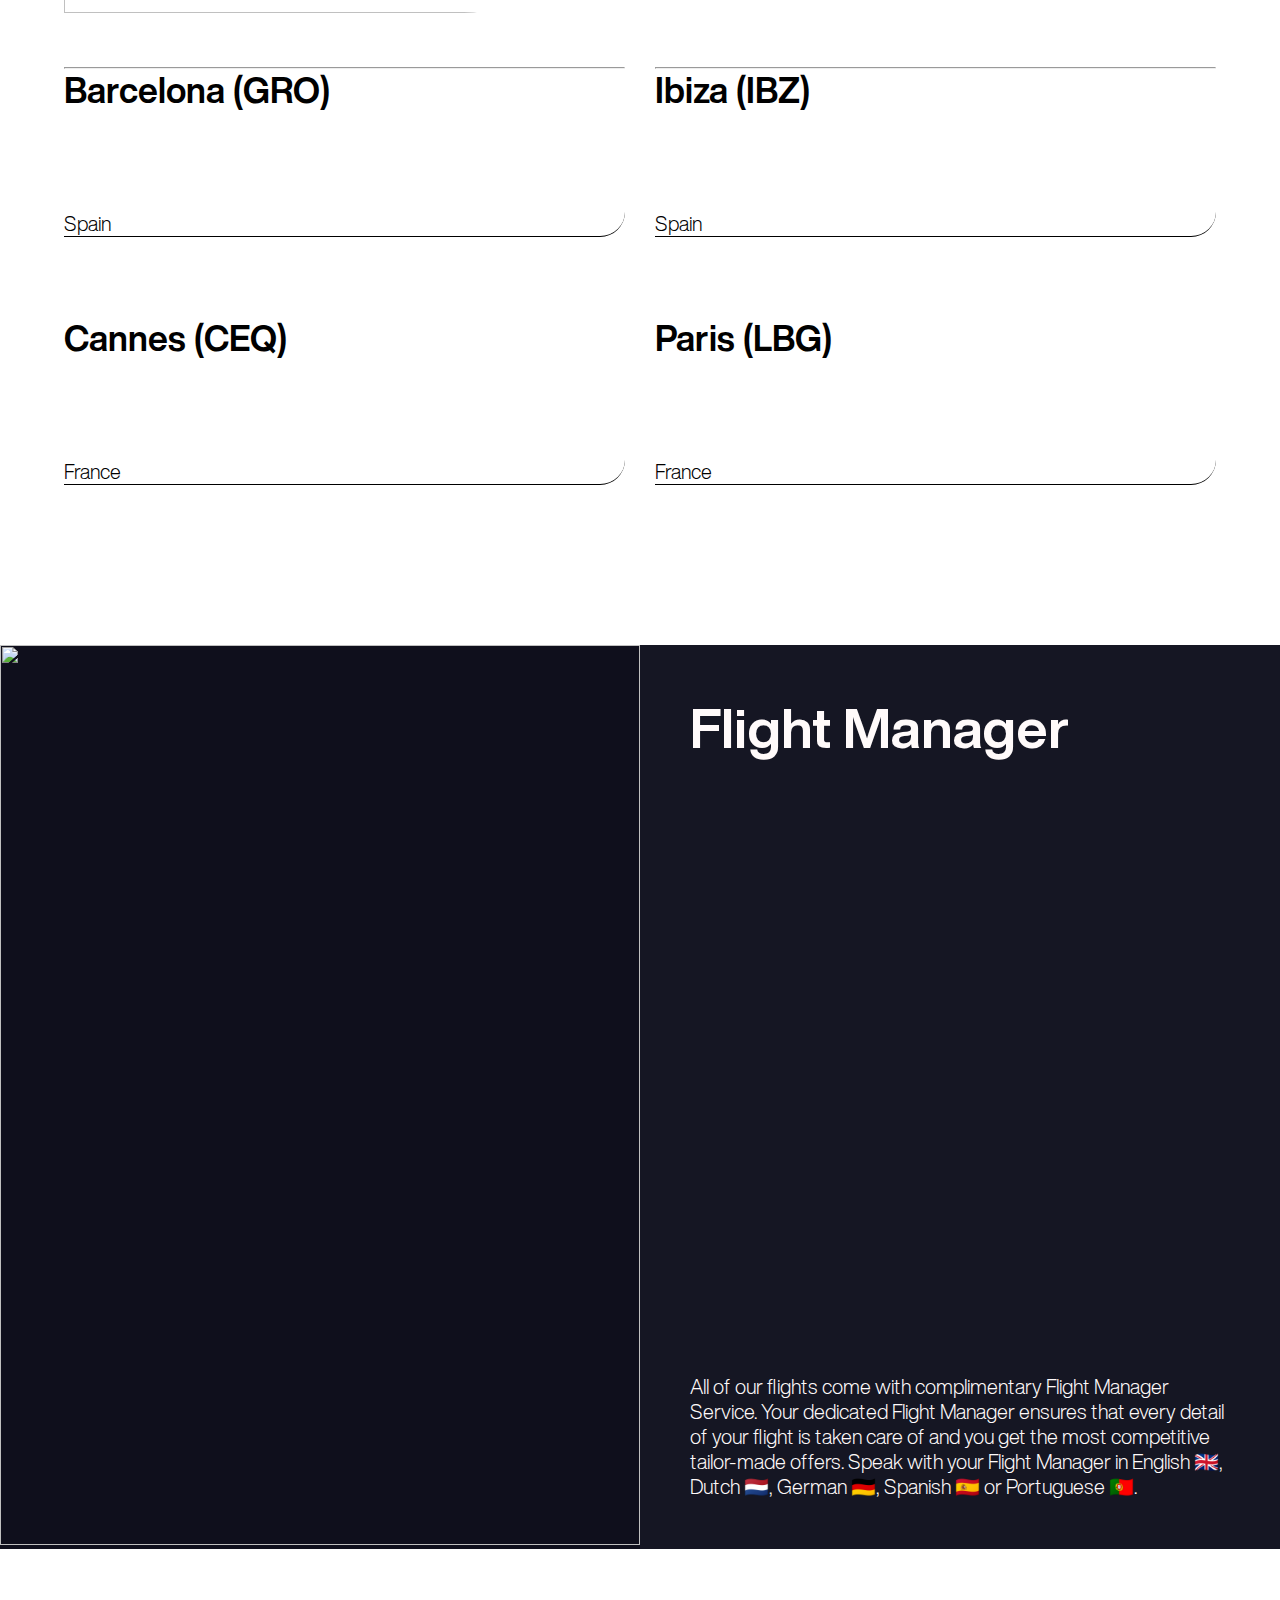
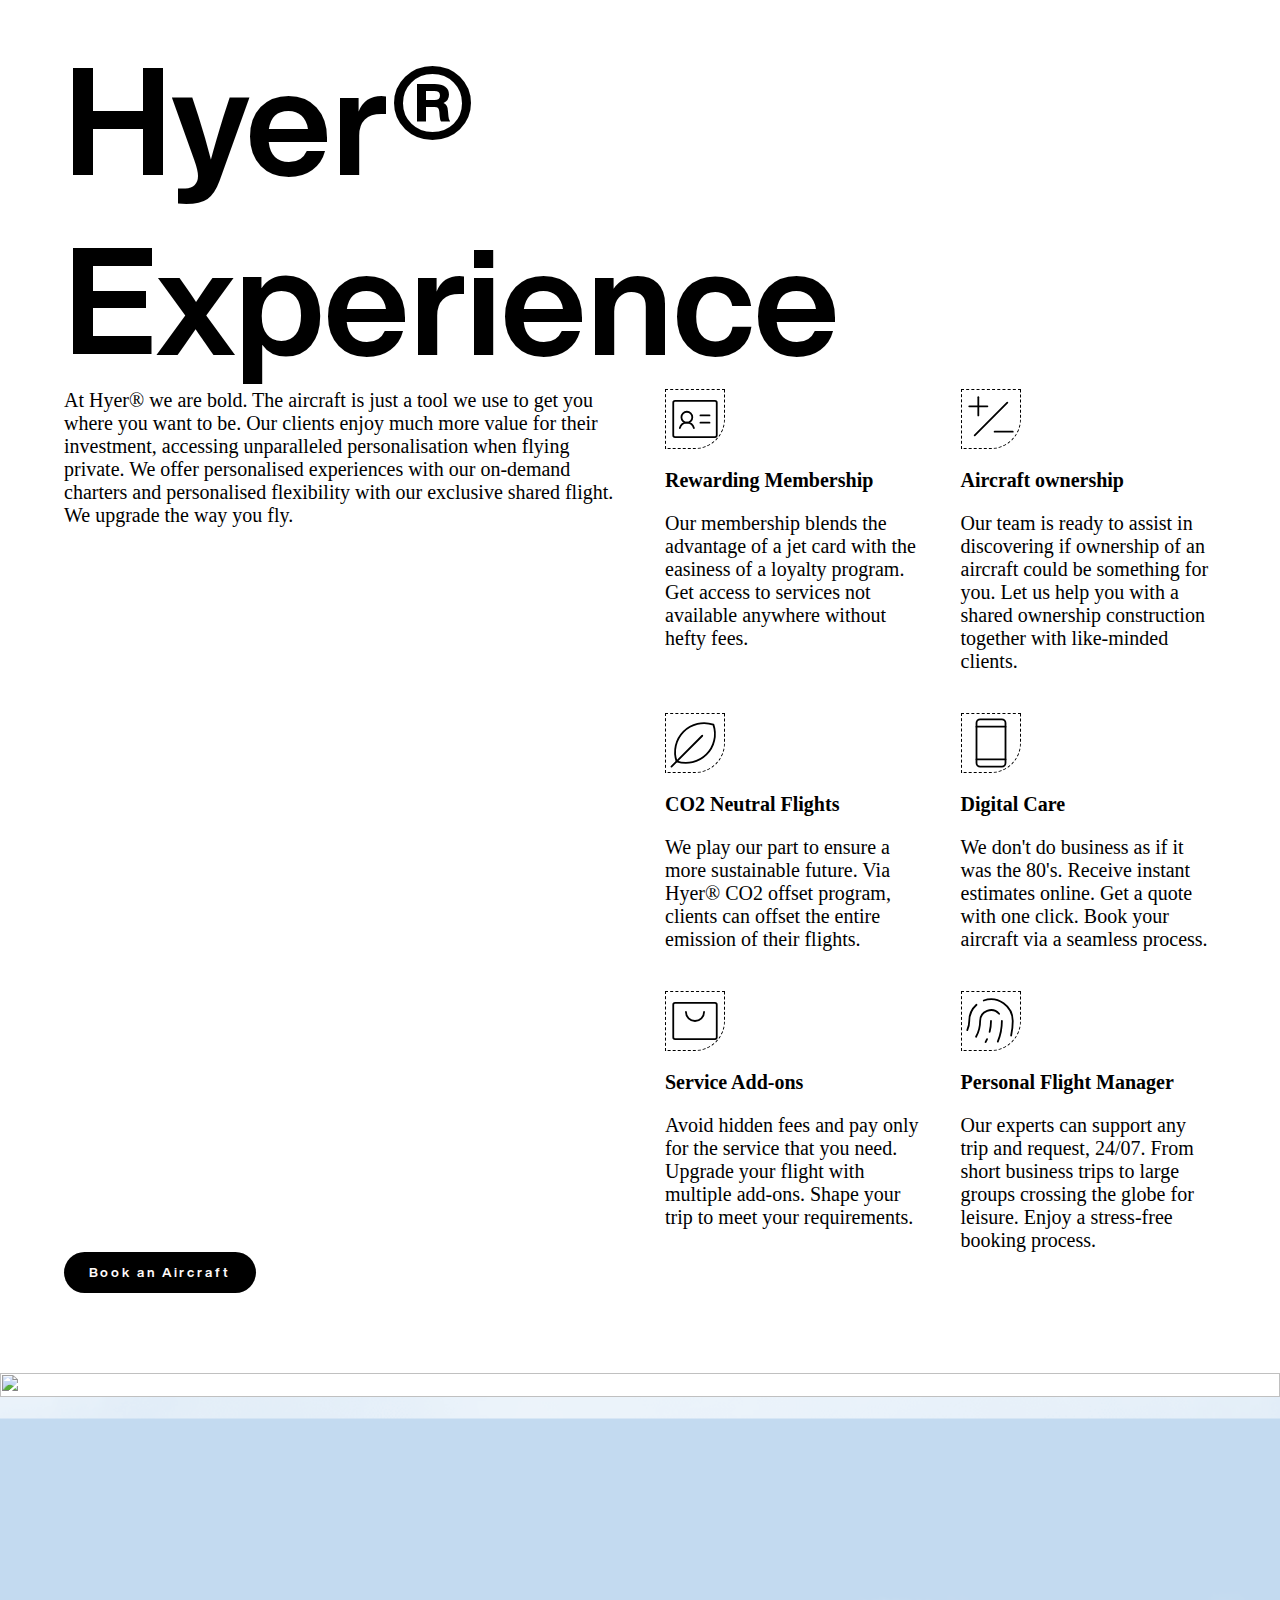
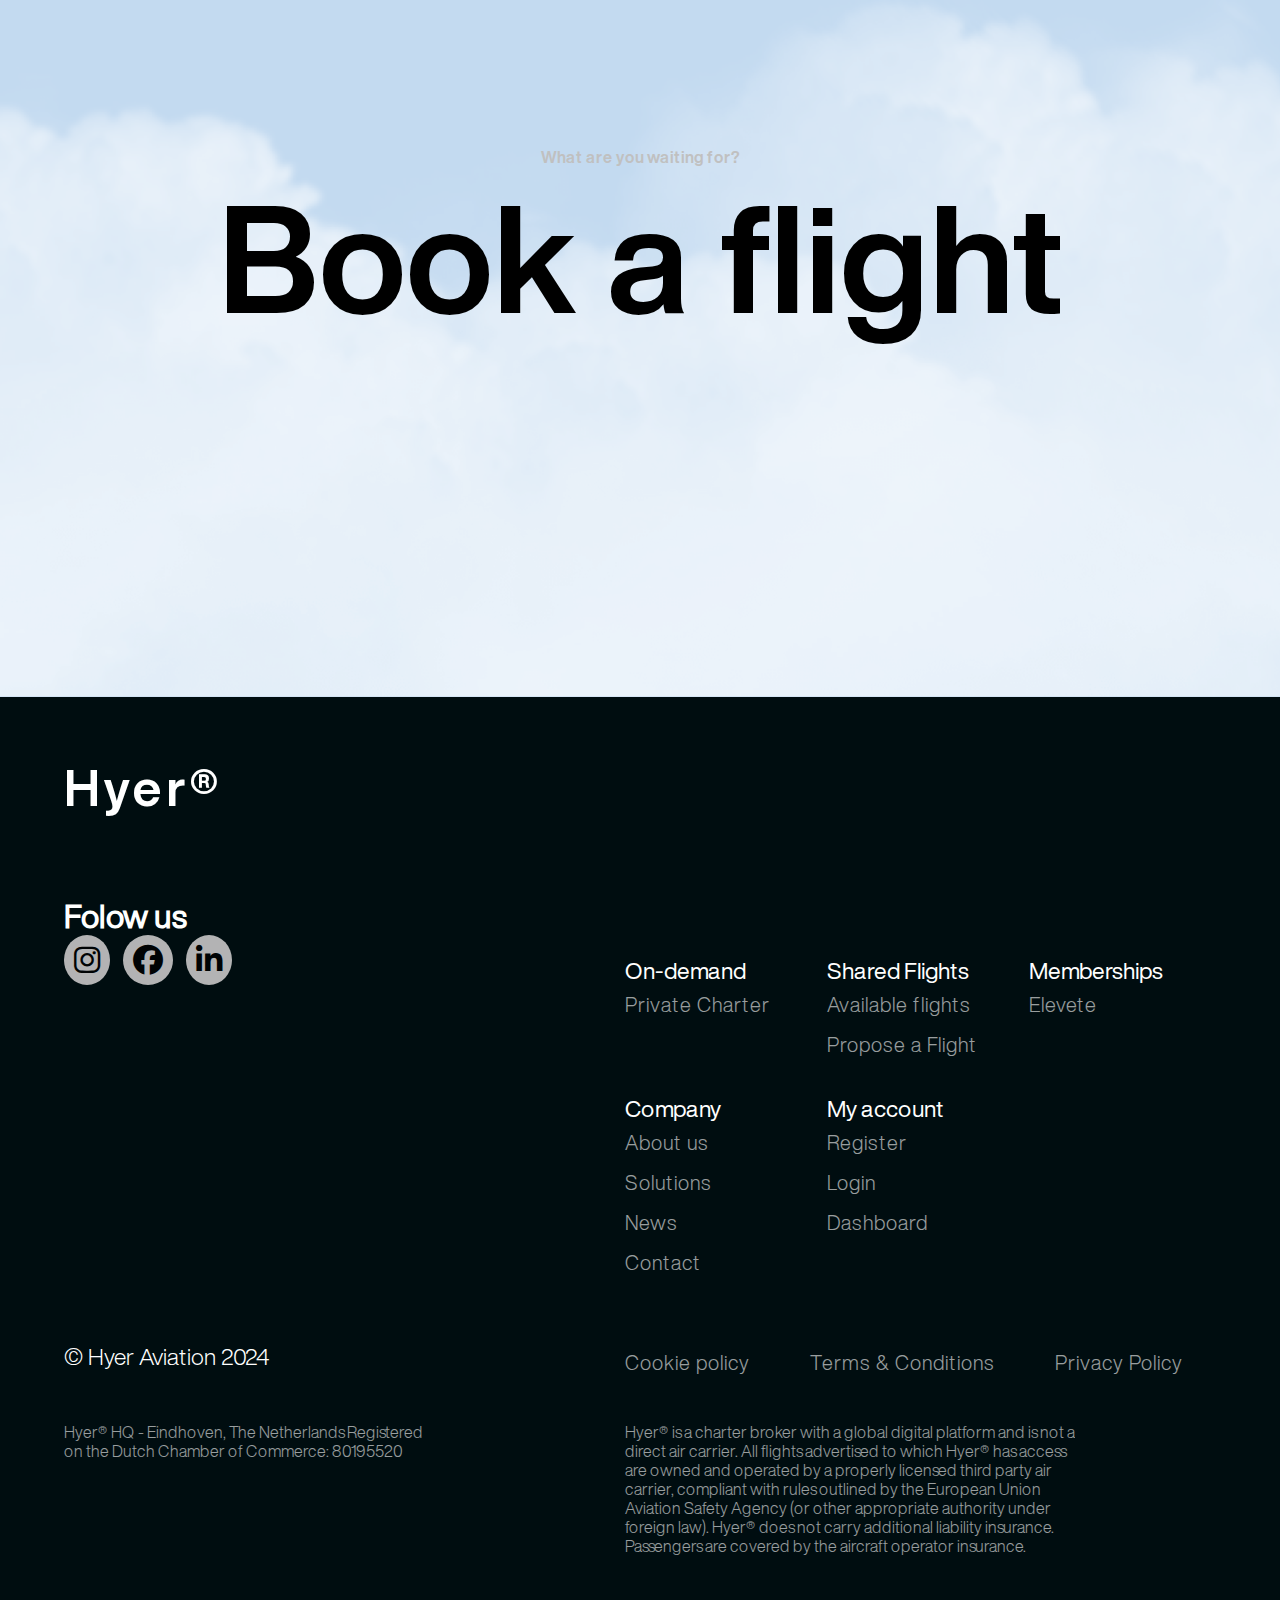
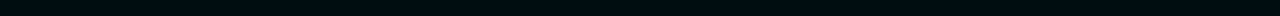
==== commit d29cb03d: "Update index.html" ====
--- a/index.html
+++ b/index.html
@@ -76,8 +76,8 @@
 		</nav>
 		<div class="sectionhero">
 			<div class="sectionhero__img">
-				<img class="sectionhero__img_img lazy" data-original="img/airplane.png" src="img/lazyload.gif" width="700px"
-					height="700px" alt="">
+				<!-- <img class="sectionhero__img_img lazy" data-original="img/airplane.png" src="img/lazyload.gif" width="700px"
+				height="700px" alt=""> -->
 			</div>
 			<div class="sectionhero__body">
 				<div class="sectionhero__desc">
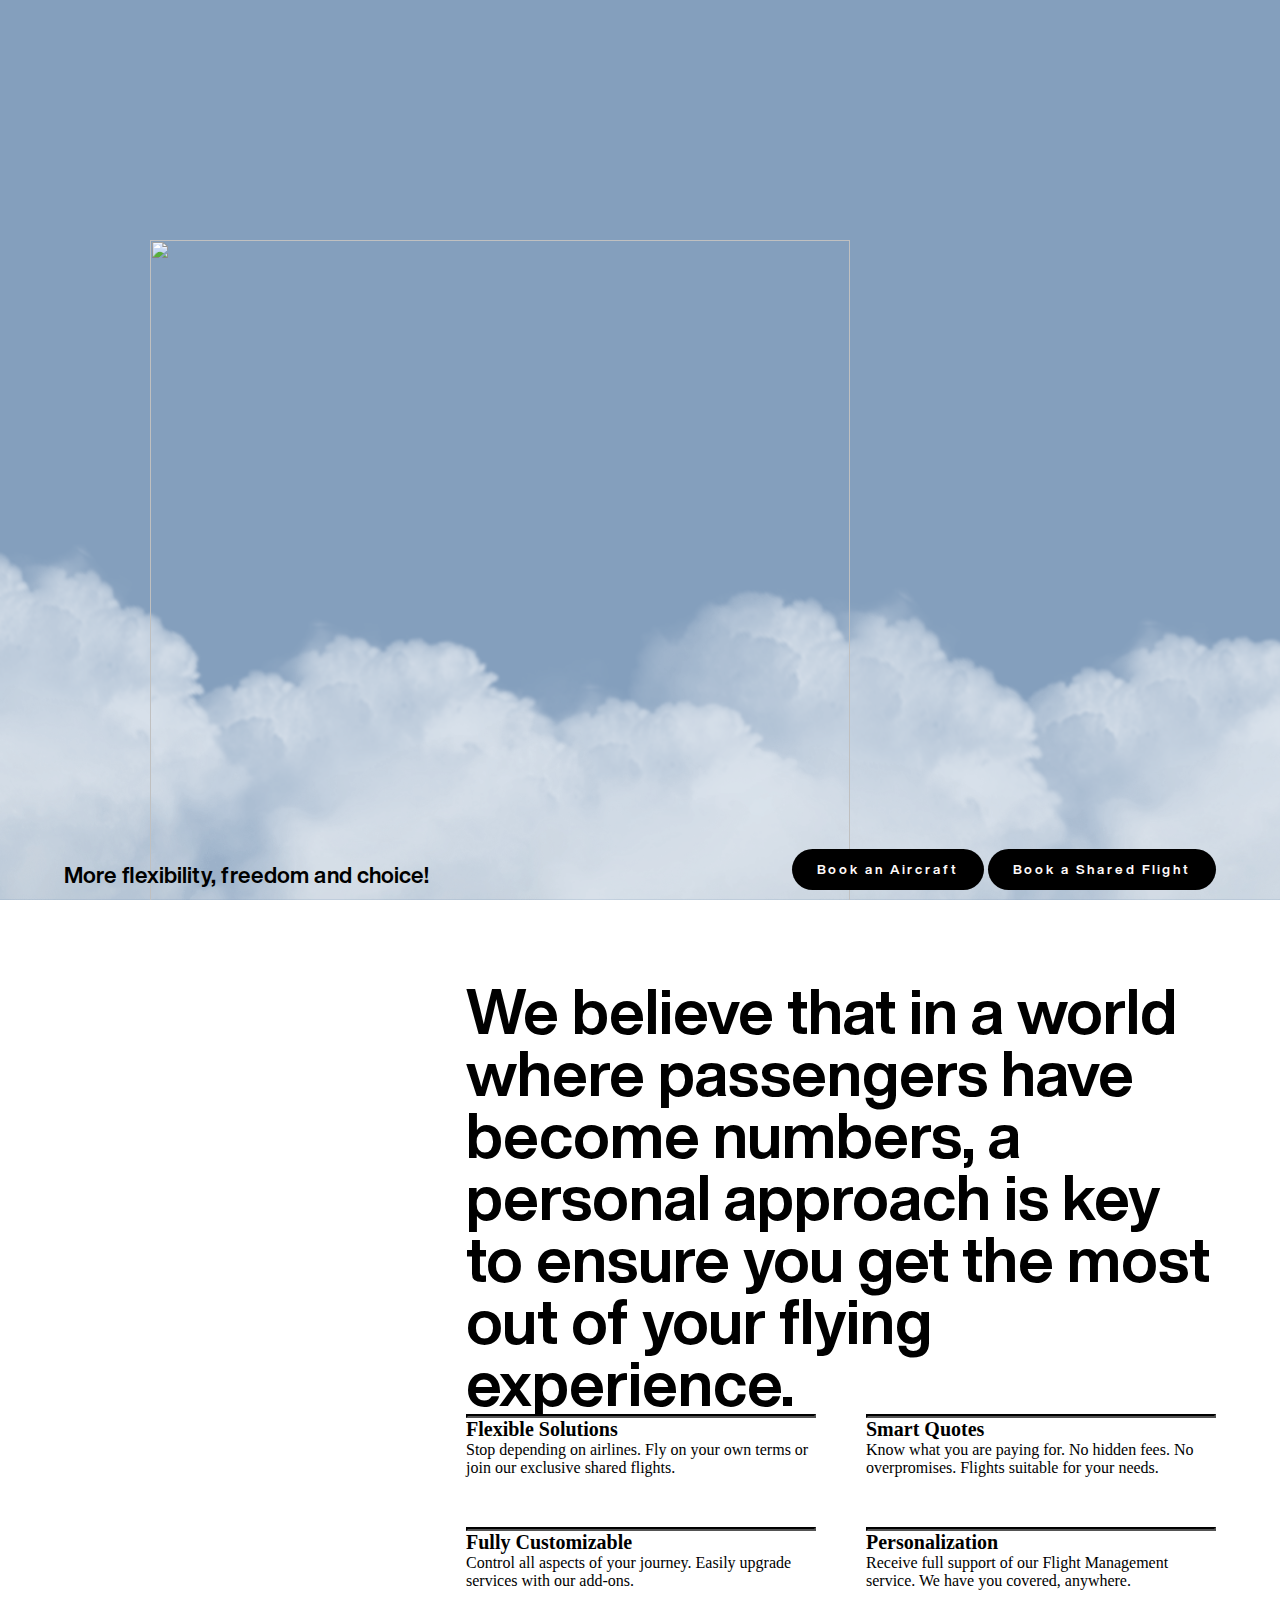
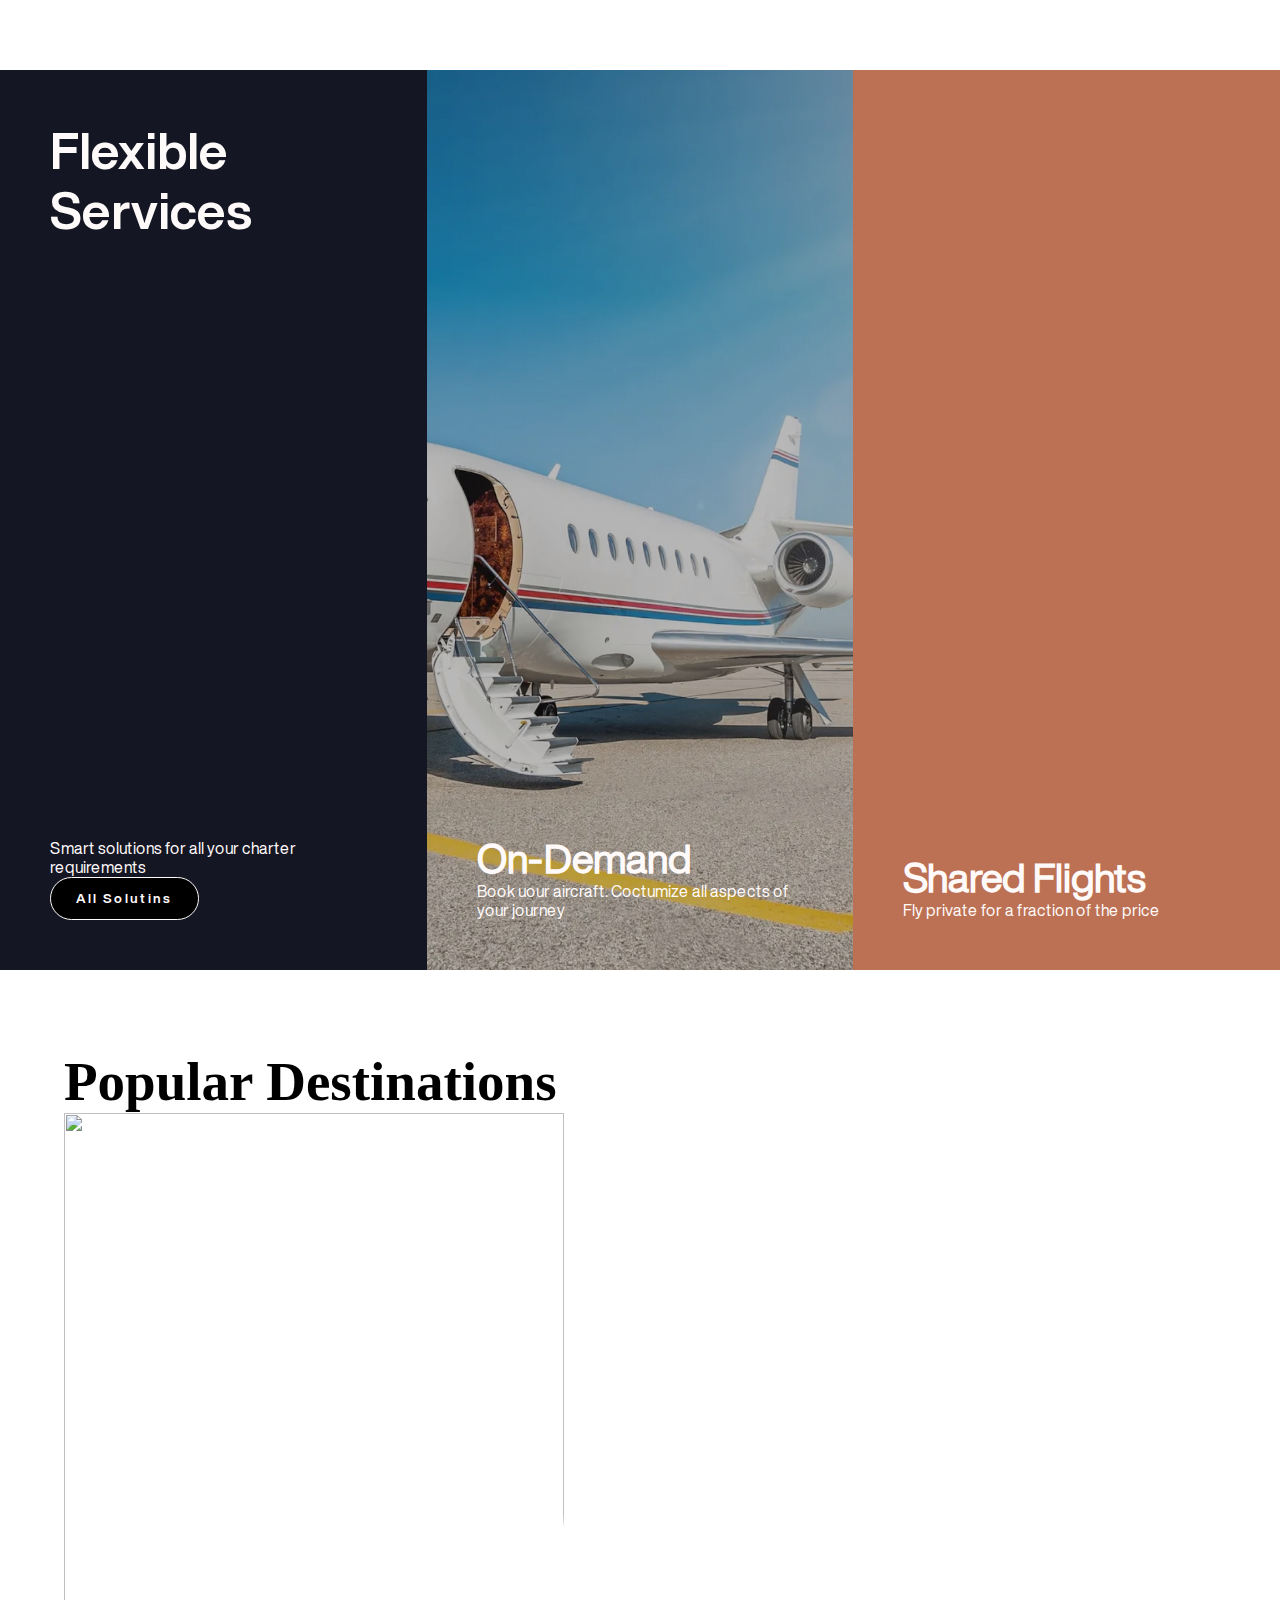
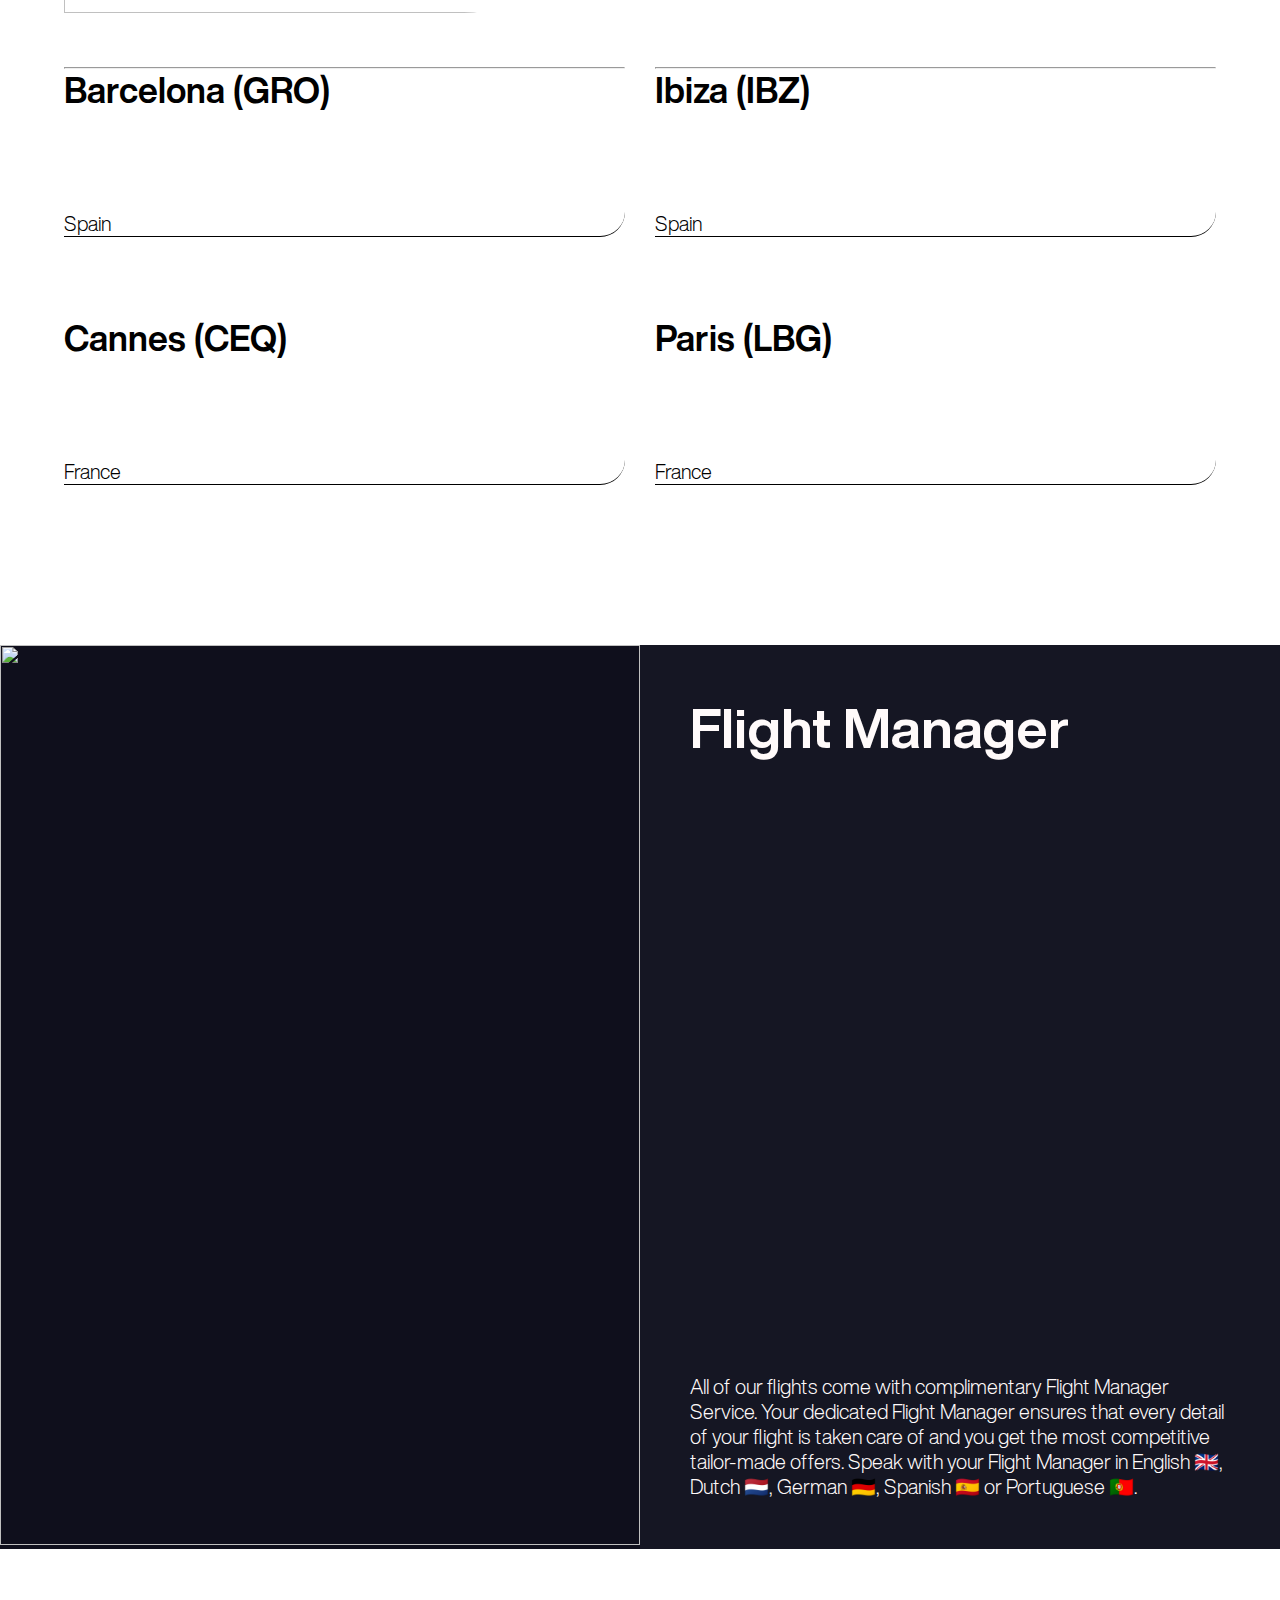
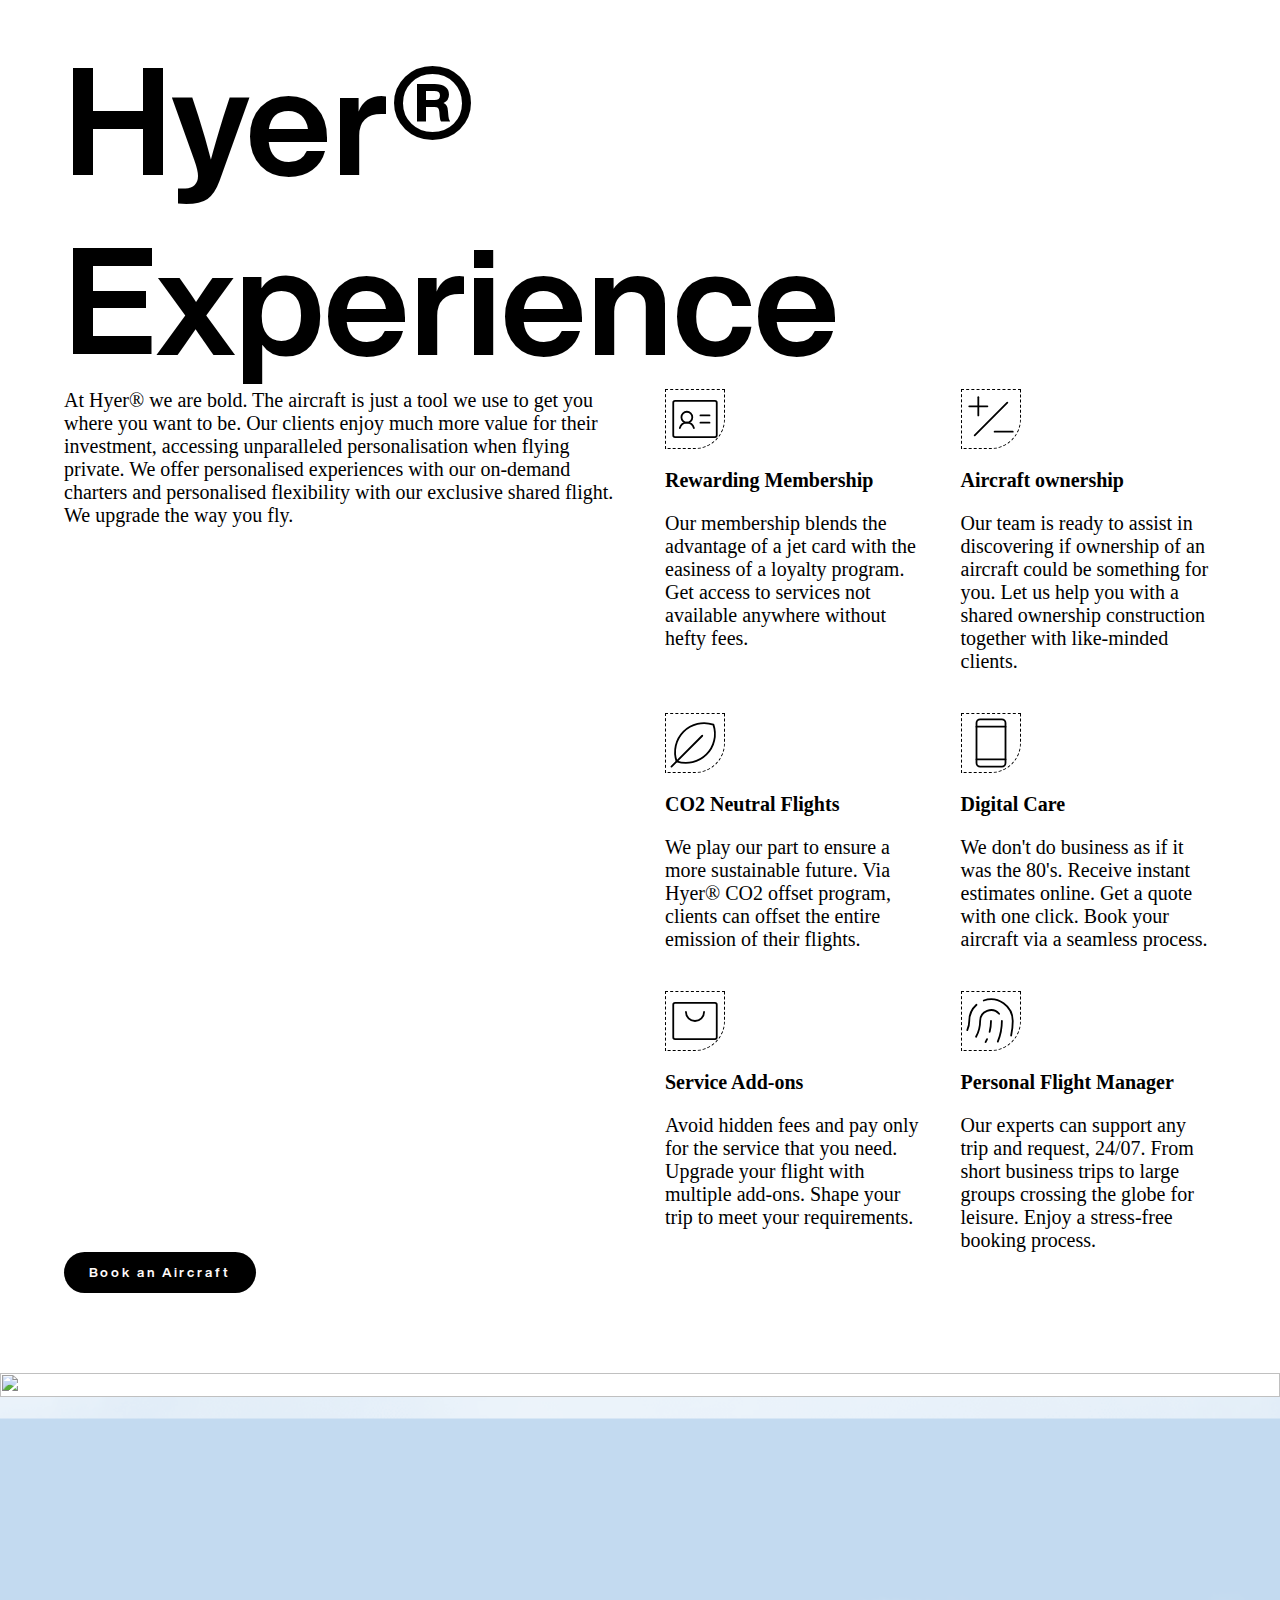
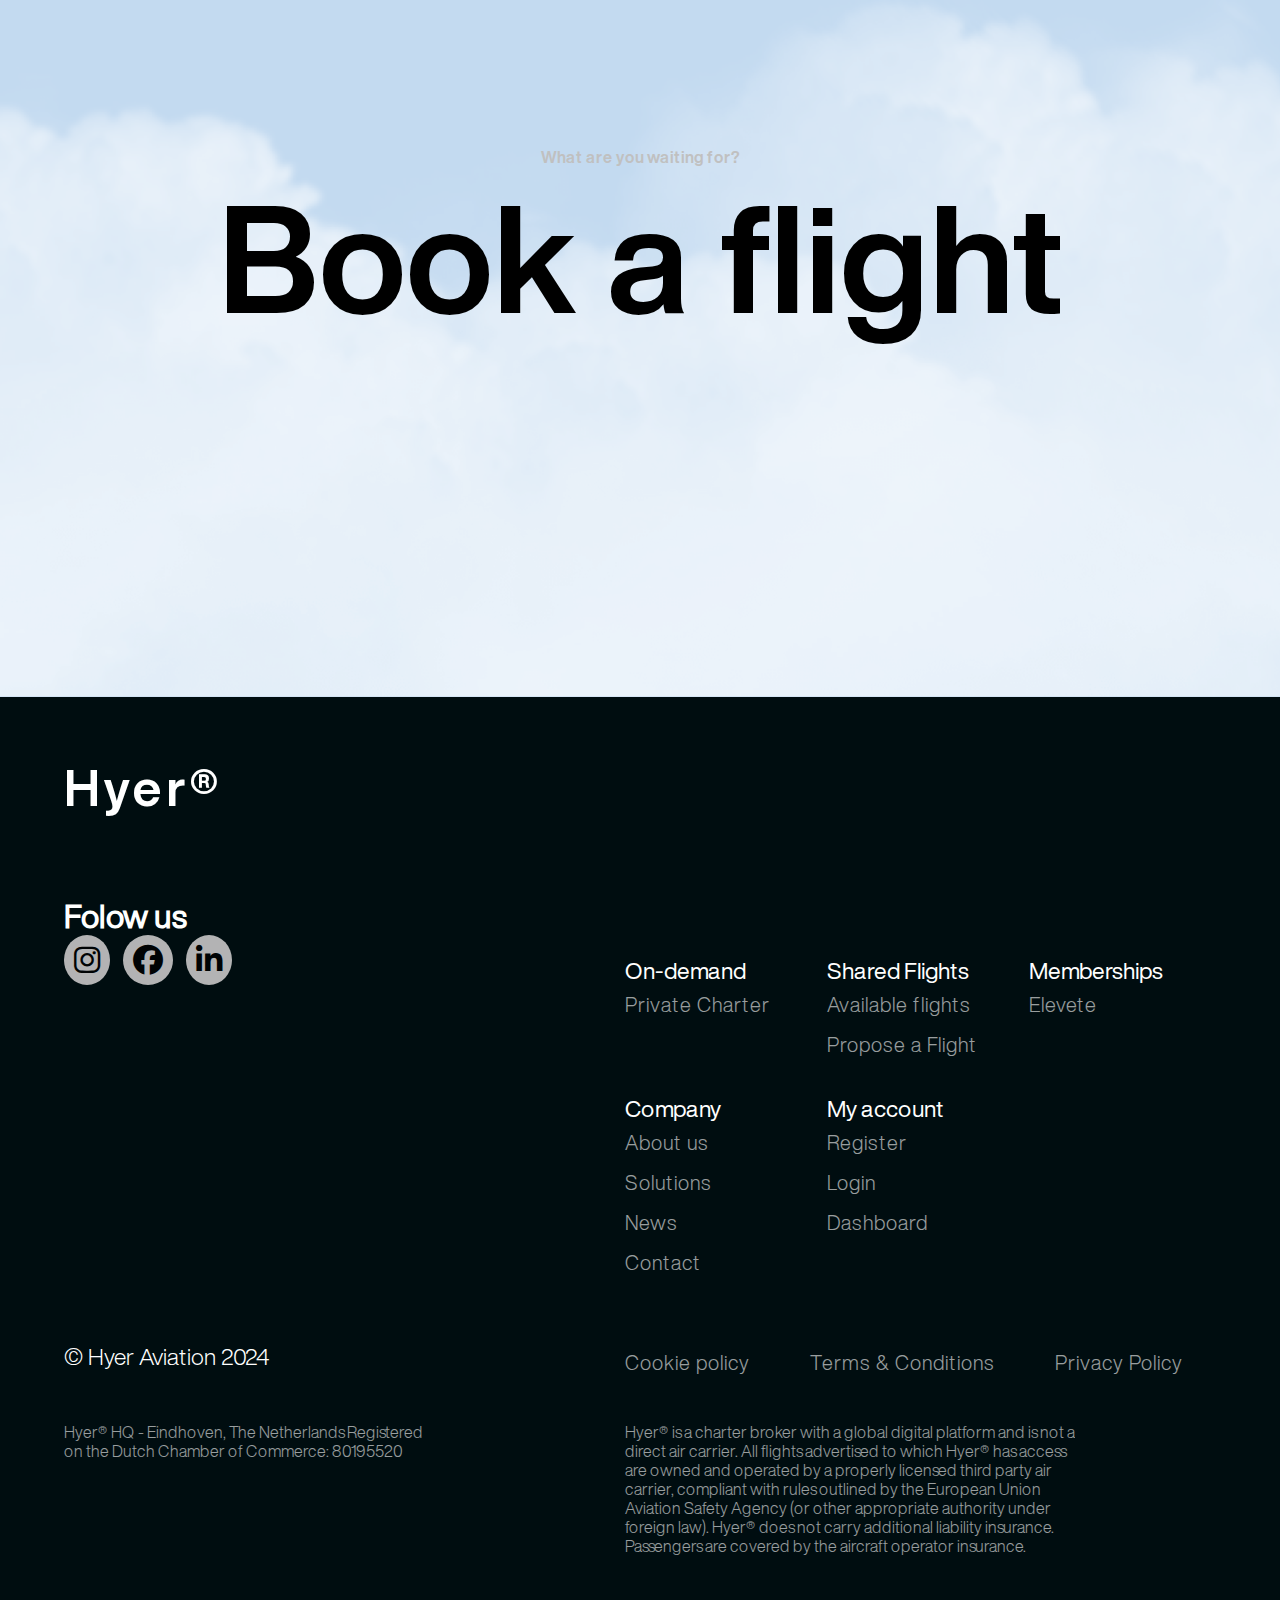
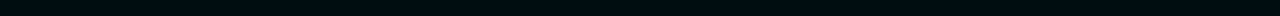
==== commit 64694fec: "t" ====
--- a/index.html
+++ b/index.html
@@ -76,8 +76,8 @@
 		</nav>
 		<div class="sectionhero">
 			<div class="sectionhero__img">
-				<!-- <img class="sectionhero__img_img lazy" data-original="img/airplane.png" src="img/lazyload.gif" width="700px"
-				height="700px" alt=""> -->
+				<img class="sectionhero__img_img lazy" data-original="img/airplane.png" src="img/lazyload.gif" width="700px"
+					height="700px" alt="">
 			</div>
 			<div class="sectionhero__body">
 				<div class="sectionhero__desc">
